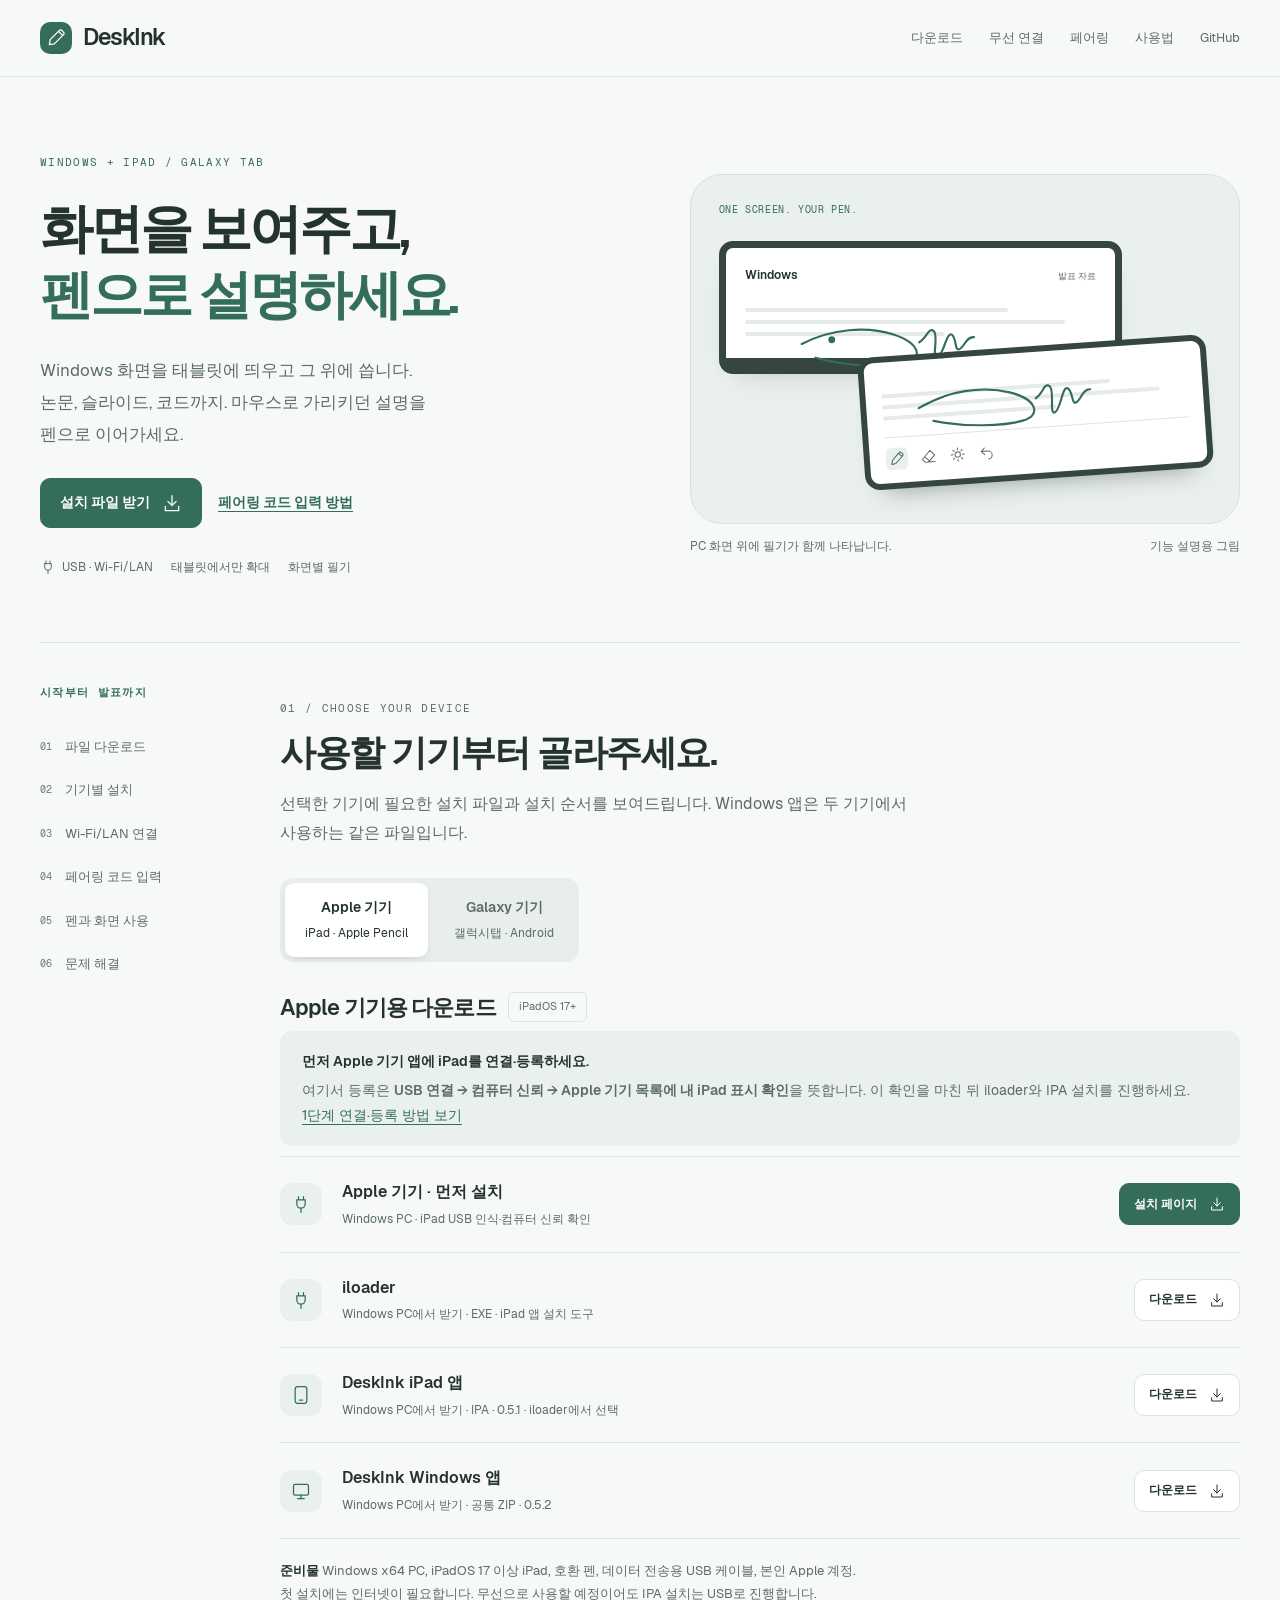
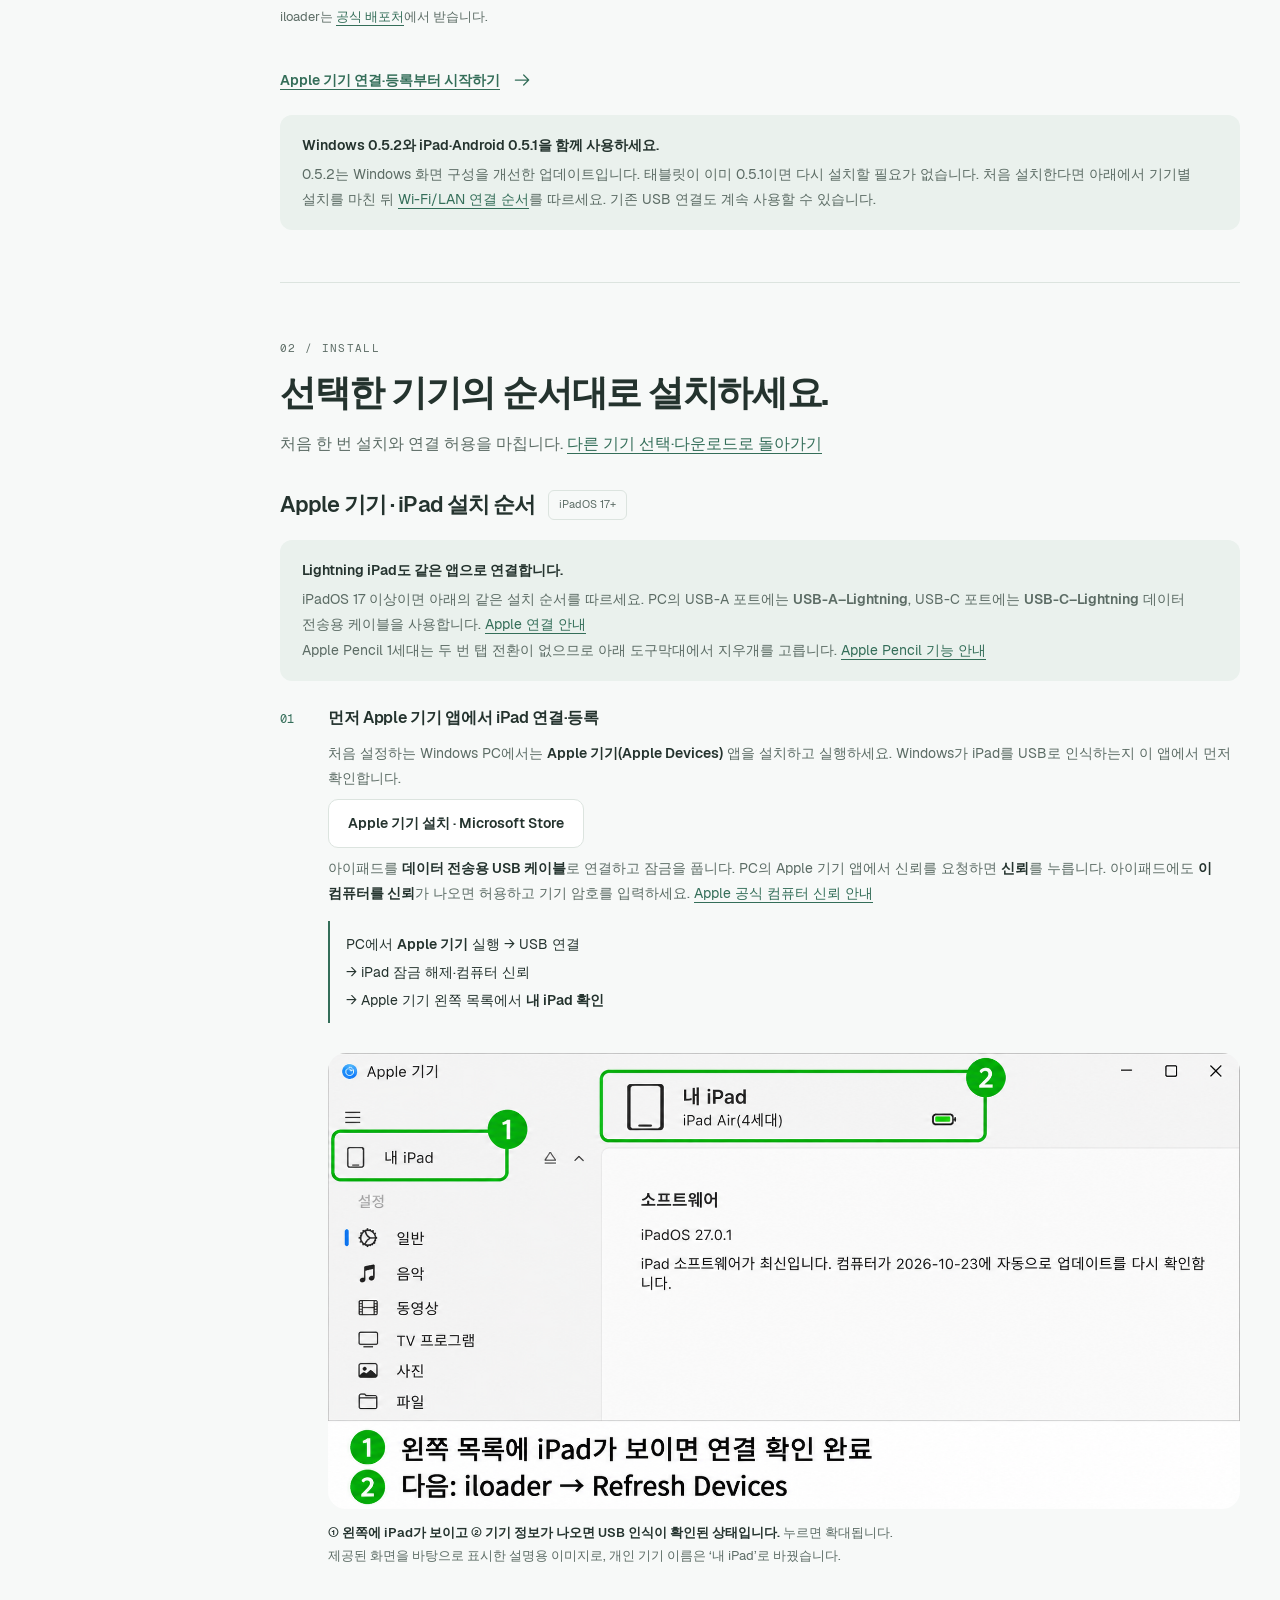
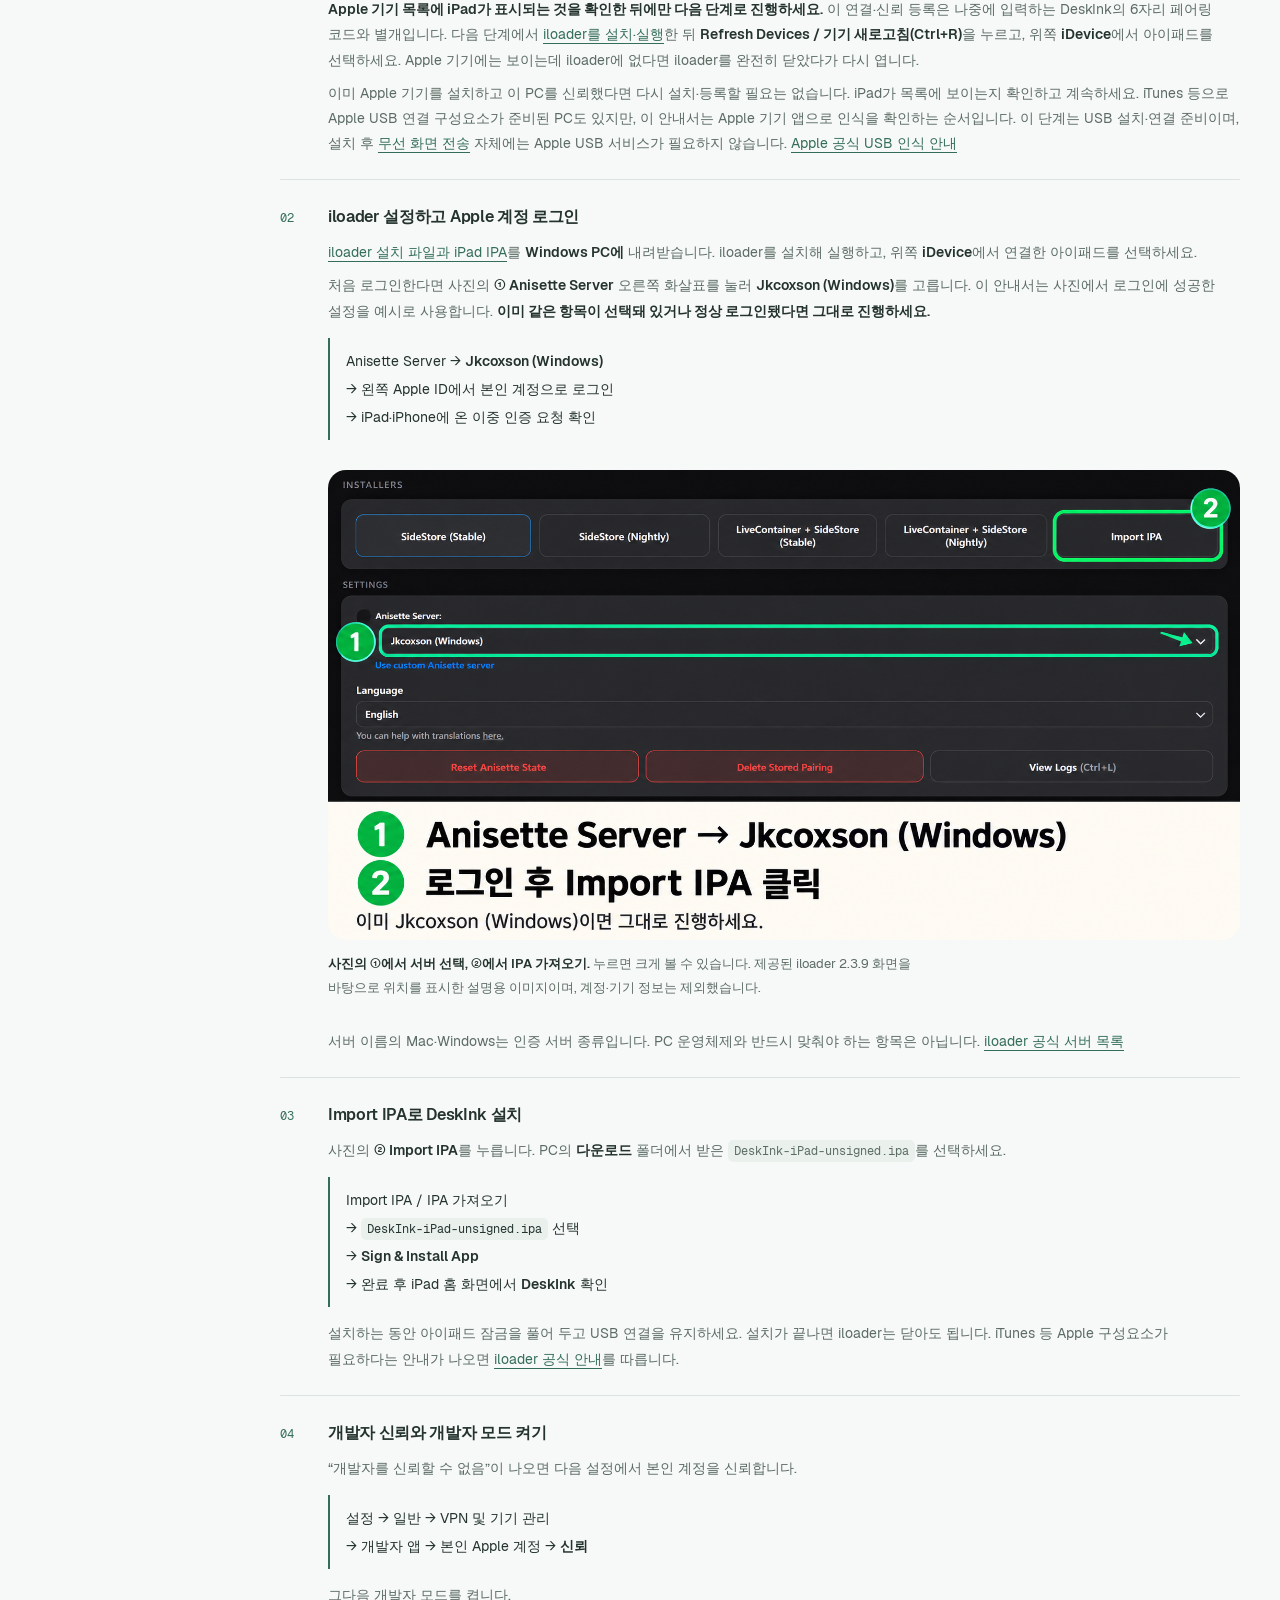
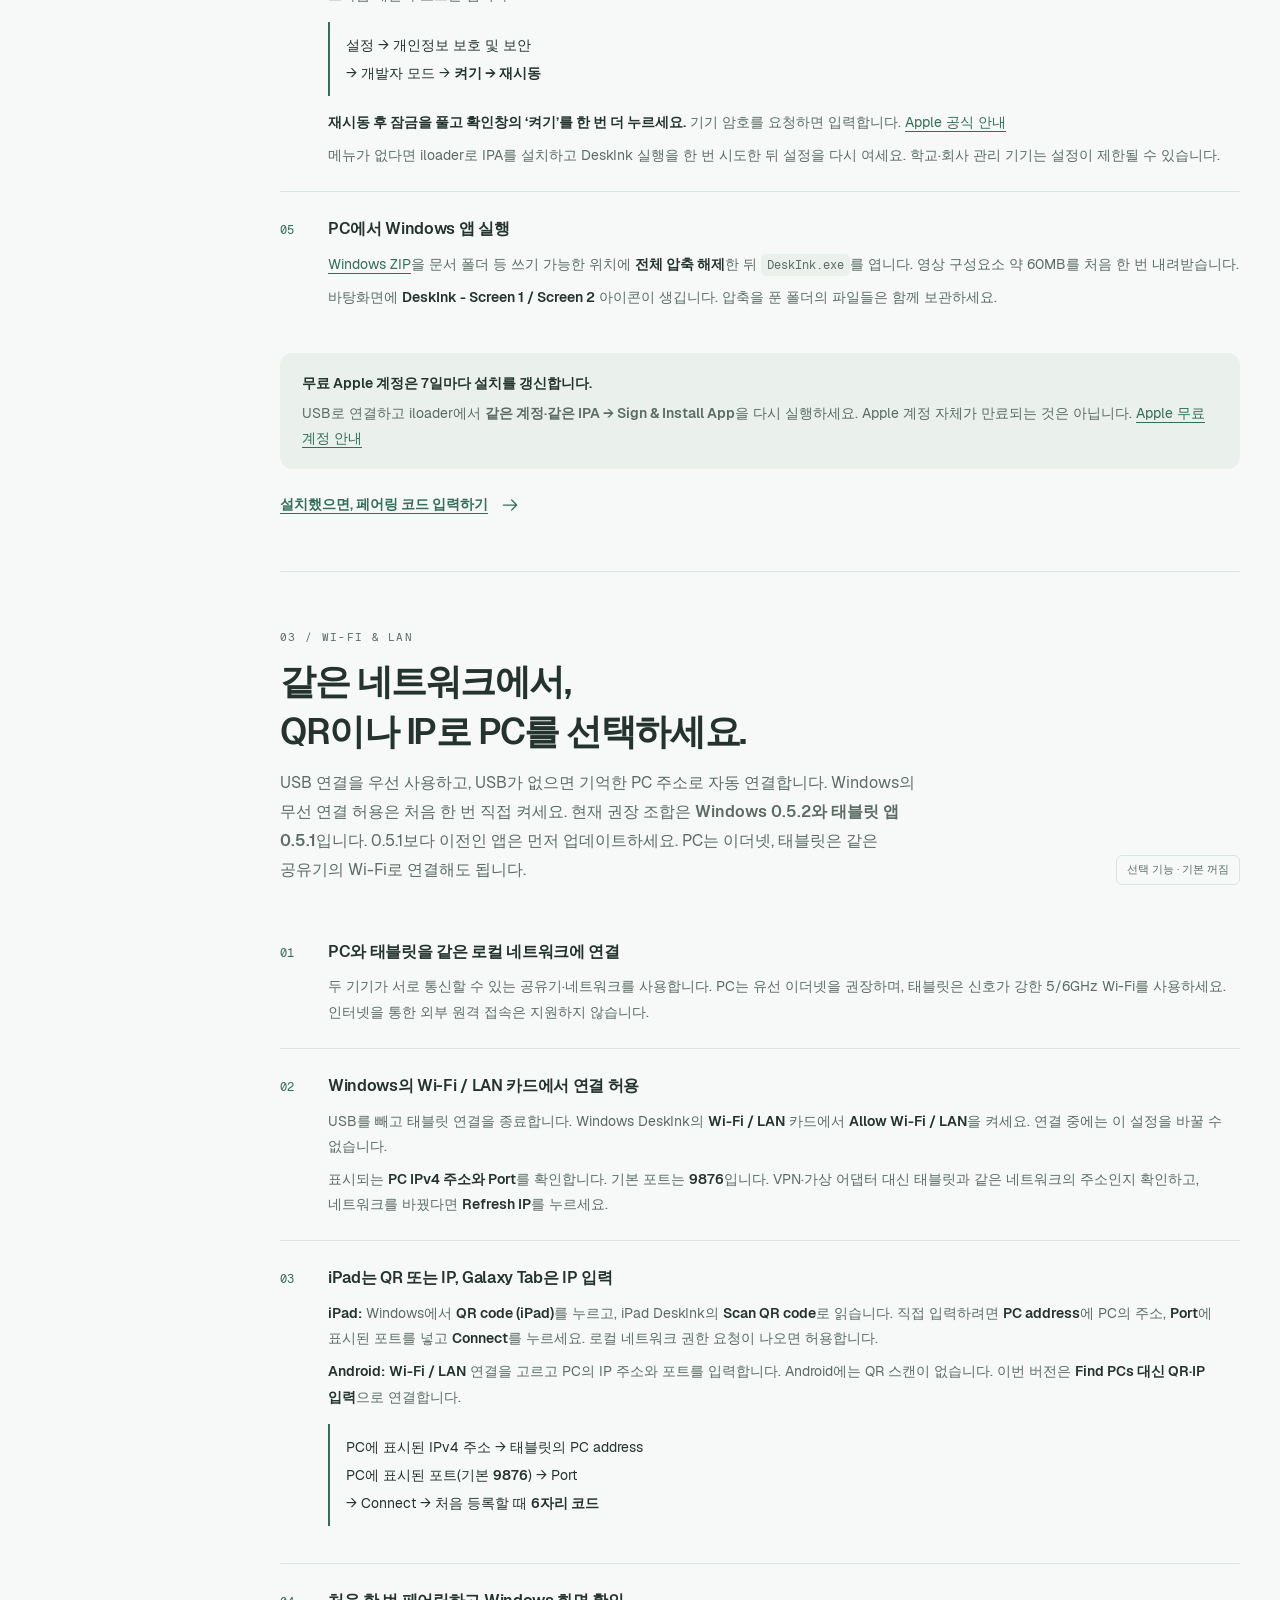
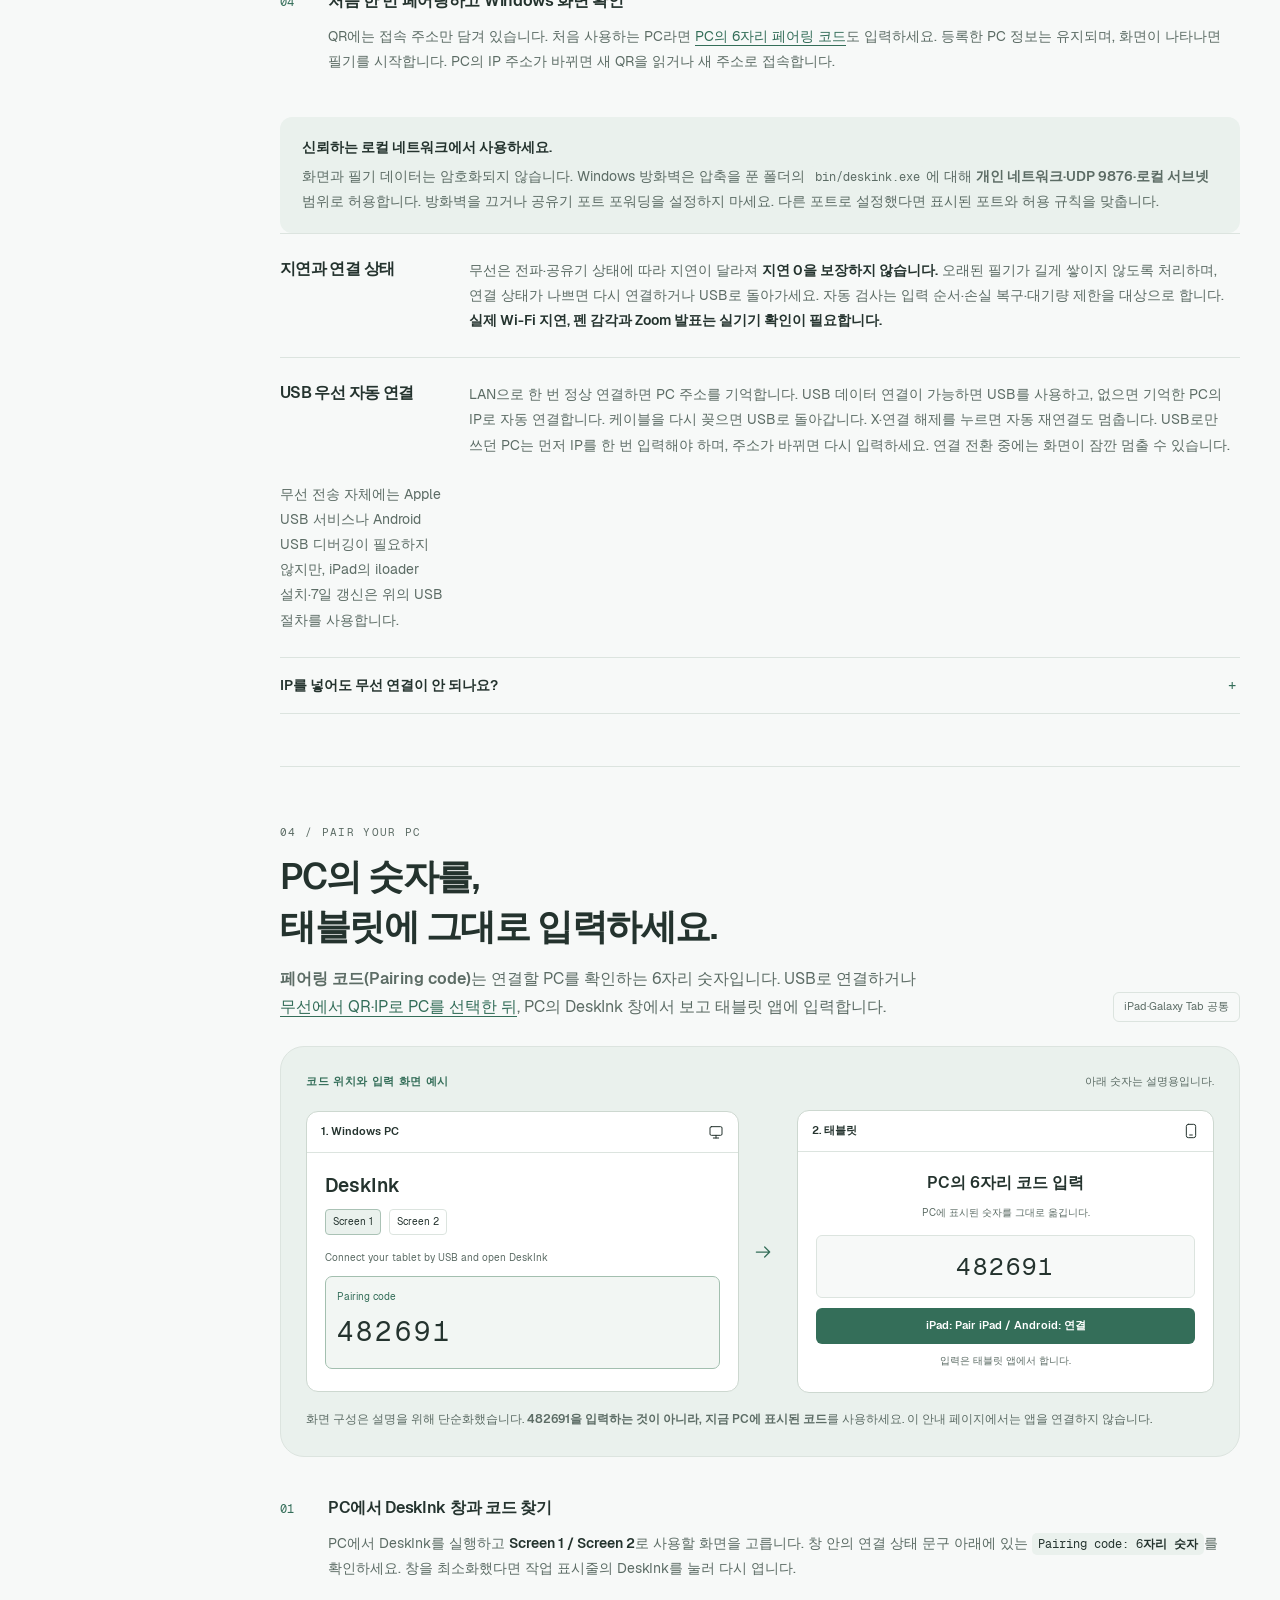
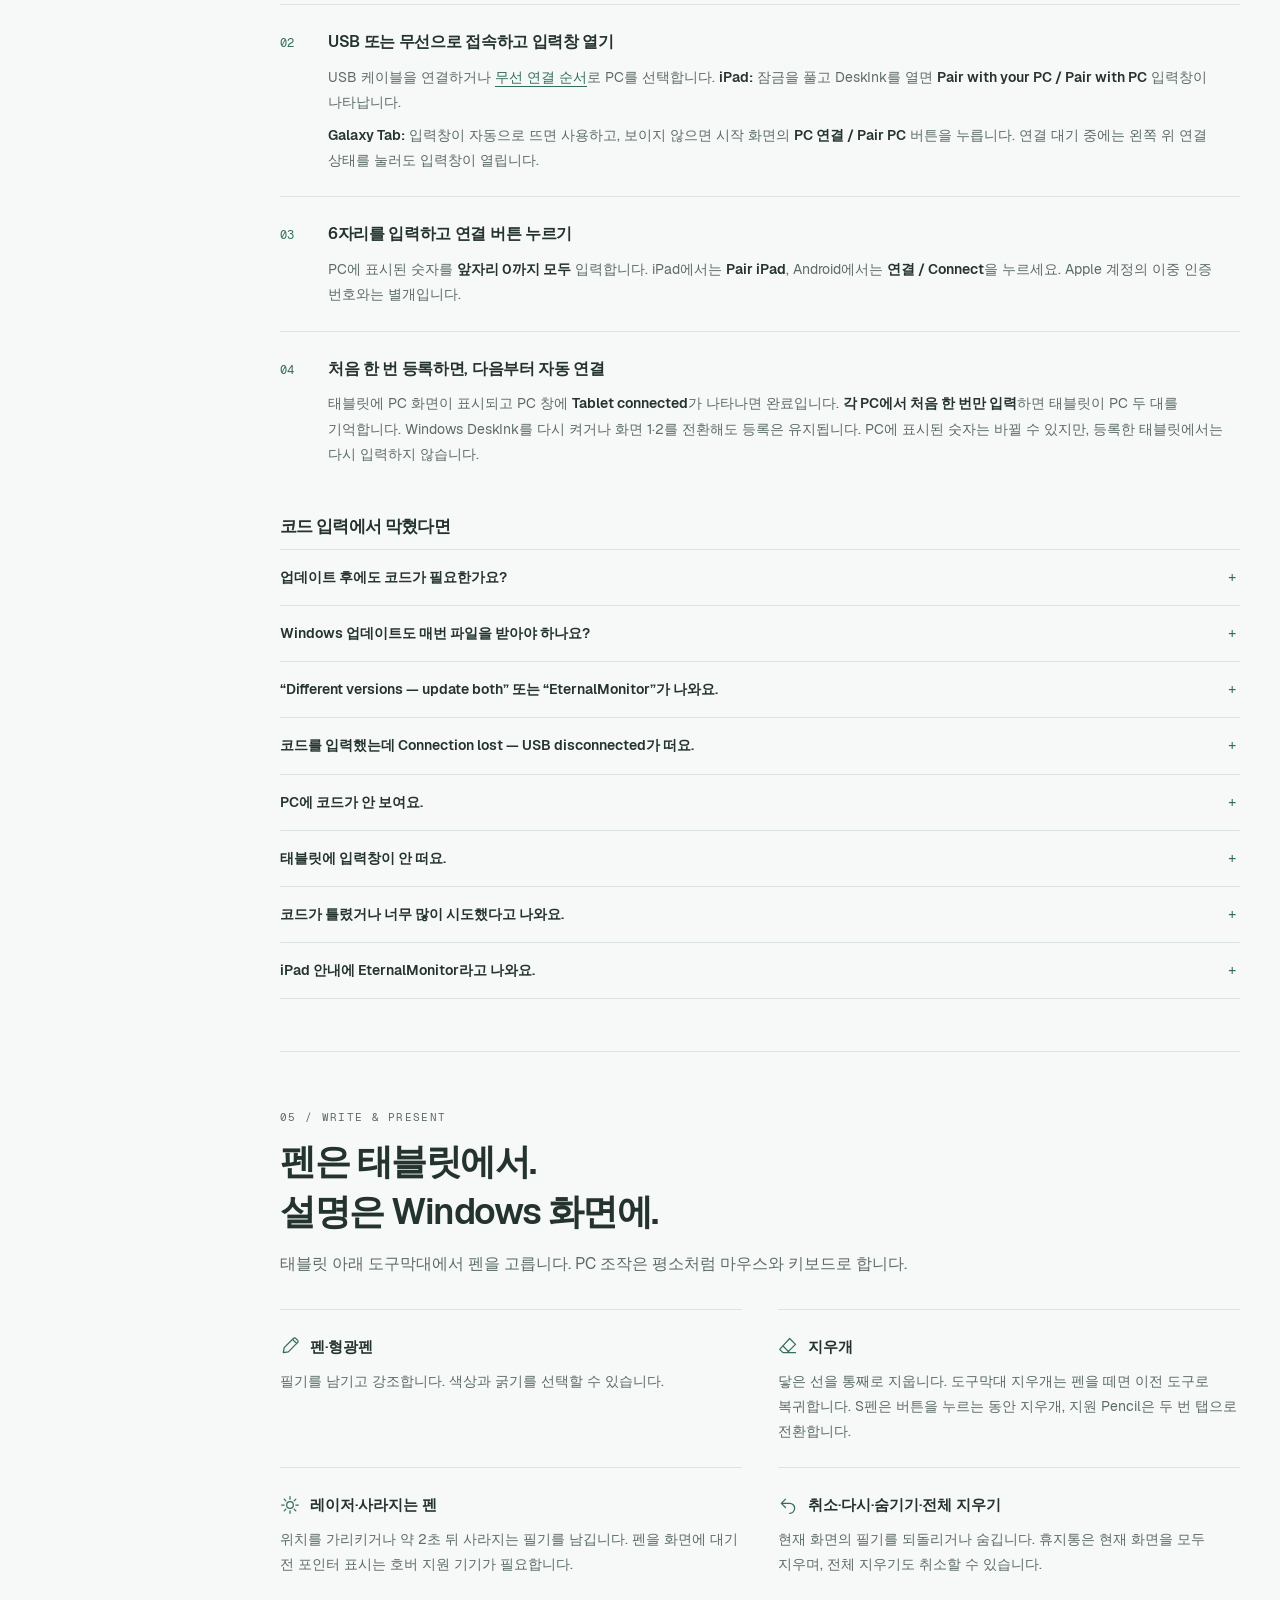
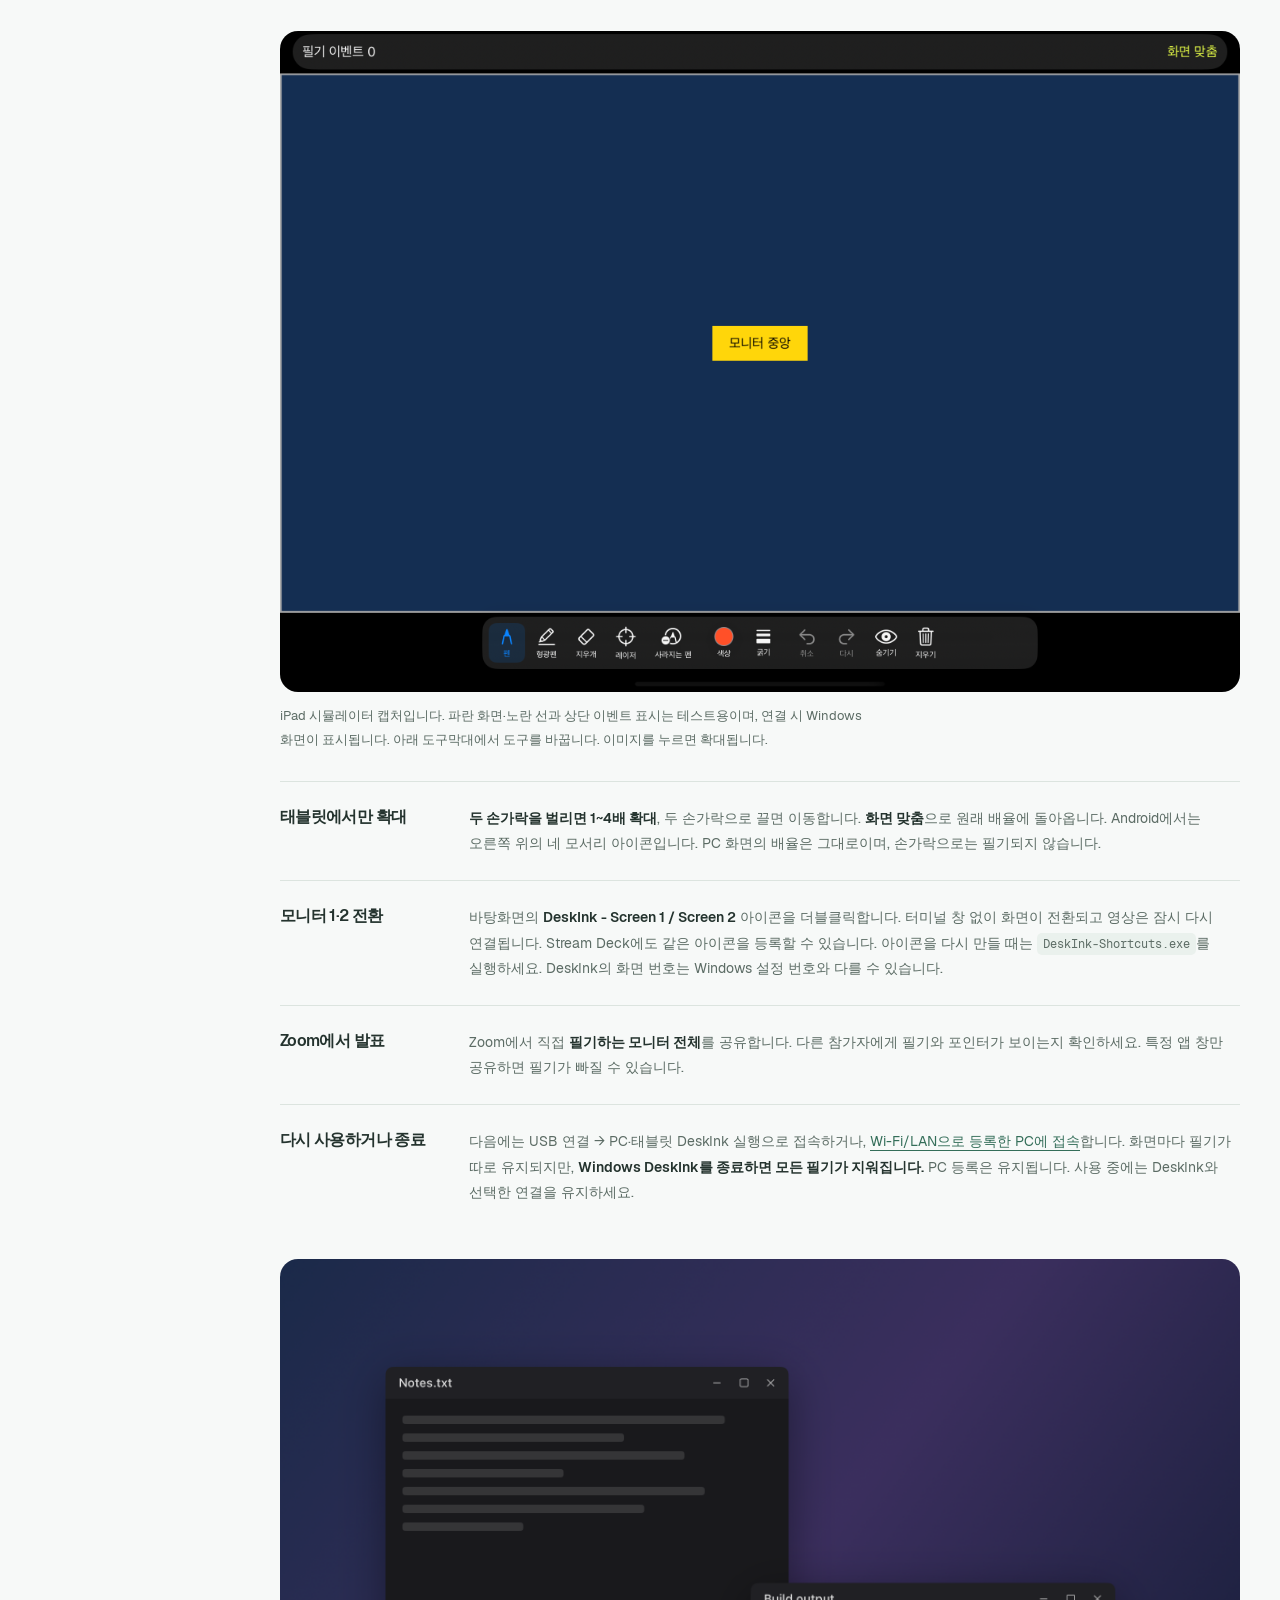
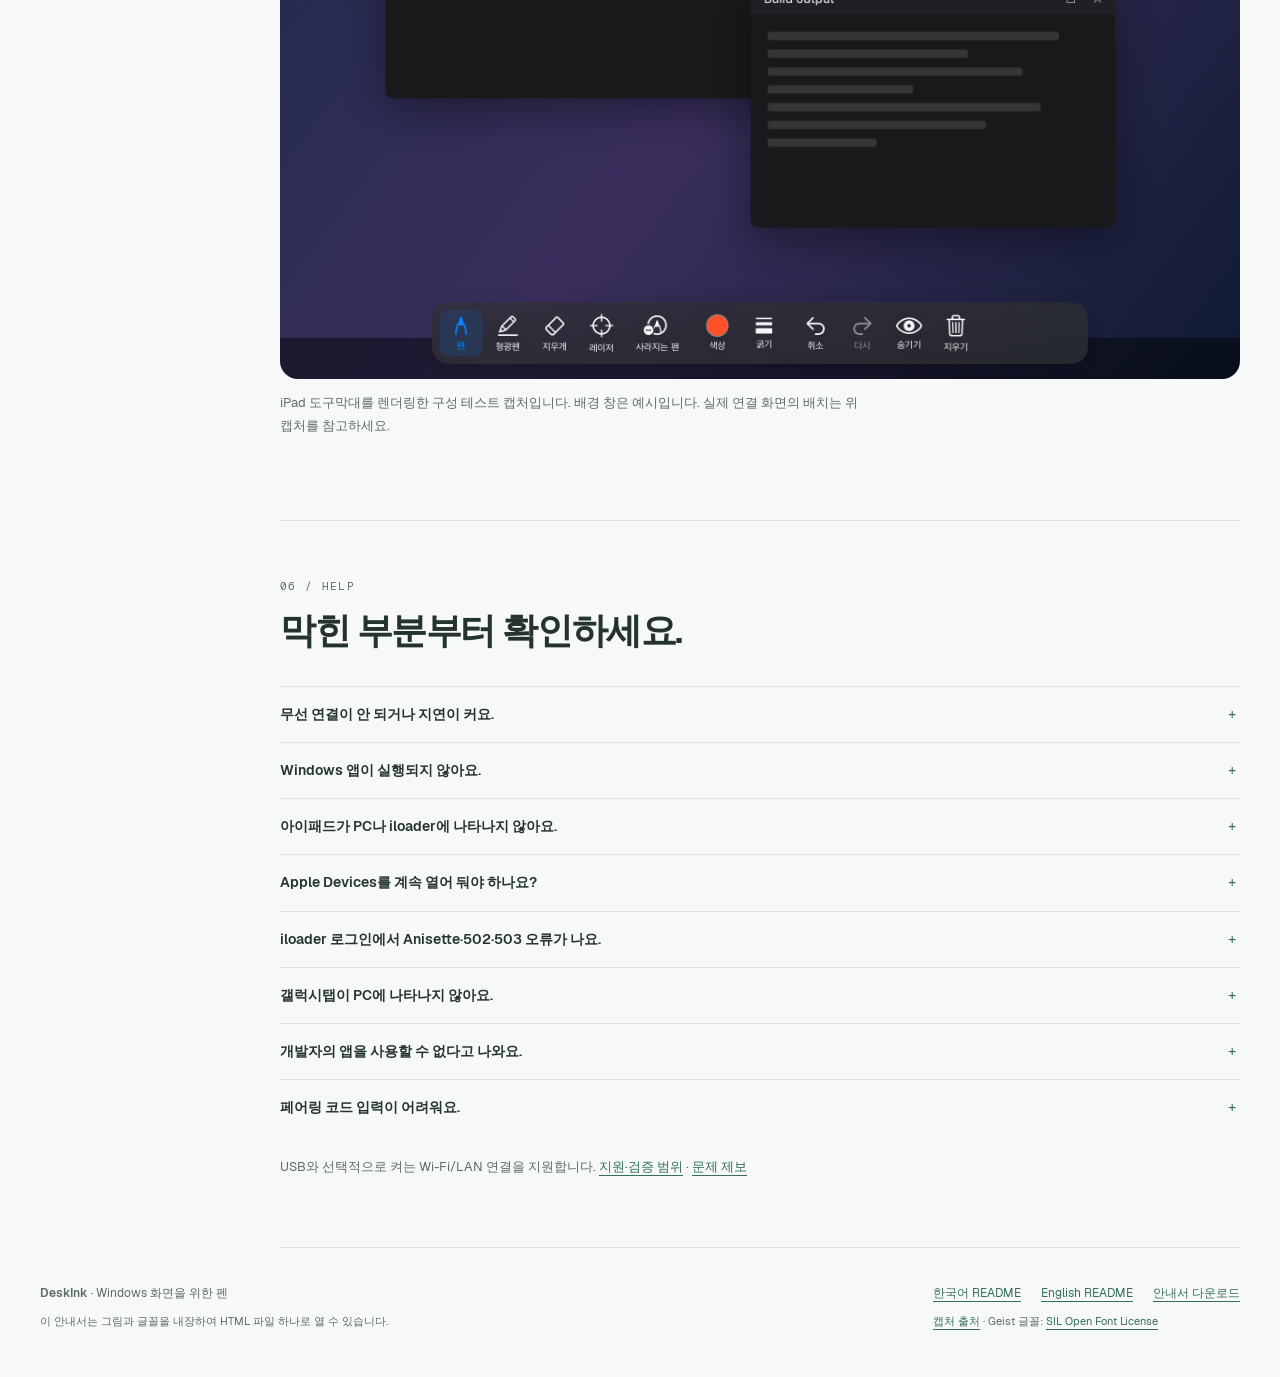
==== README.html @ dc4ff606 "Redesign the native Windows DeskInk controller" ====
<!doctype html>
<html lang="ko">
<head>
  <meta charset="utf-8">
  <meta name="viewport" content="width=device-width,initial-scale=1">
  <meta name="description" content="DeskInk 설치·사용 안내. Windows·iPad·Android 앱 다운로드, USB 또는 Wi-Fi/LAN 연결, QR·IP 주소와 6자리 페어링 코드, iloader 설치·개발자 모드, 펜 도구와 화면 전환 방법.">
  <title>DeskInk — 설치, 연결, 필기</title>
  <style>@font-face{font-family:Geist;src:url('[data-uri]') format('truetype');font-weight:400;font-display:swap}
@font-face{font-family:Geist;src:url('[data-uri]') format('truetype');font-weight:600 800;font-display:swap}
@font-face{font-family:'Geist Mono';src:url('[data-uri]') format('truetype');font-weight:400 700;font-display:swap}
:root{color-scheme:light;--paper:#f7f9f8;--surface:#fff;--ink:#24332e;--muted:#5c6c65;--line:#dce4df;--accent:#346e59;--wash:#eaf1ed;--ease:cubic-bezier(.16,1,.3,1)}
*{box-sizing:border-box}
html{scroll-behavior:smooth;scroll-padding-top:104px}
body{margin:0;background:var(--paper);color:var(--ink);font:16px/1.8 Geist,'Malgun Gothic','Apple SD Gothic Neo',sans-serif;word-break:keep-all;overflow-wrap:anywhere}
button,input{font:inherit}button,a{-webkit-tap-highlight-color:transparent;touch-action:manipulation}
button{cursor:pointer}a{color:var(--accent);text-underline-offset:4px}a:hover{text-decoration-thickness:2px}
button:focus-visible,a:focus-visible,summary:focus-visible{outline:3px solid var(--accent);outline-offset:5px}
[hidden]{display:none!important}svg{display:block}img{max-width:100%}.icon{width:20px;height:20px;fill:none;stroke:currentColor;stroke-width:1.5;stroke-linecap:round;stroke-linejoin:round;flex-shrink:0}.small-icon{width:16px;height:16px}
.wrap{width:min(1248px,calc(100% - 80px));margin-inline:auto}
.mono,code,.index,.eyebrow{font-family:'Geist Mono','Malgun Gothic',monospace}
code{font-size:.86em;background:var(--wash);border-radius:5px;padding:3px 6px;word-break:break-word}
p{margin:0 0 16px}h1,h2,h3{margin:0;line-height:1.4;letter-spacing:-.04em;font-weight:650}
h1{font-size:clamp(36px,4.15vw,58px);line-height:1.24;letter-spacing:-.06em}
h2{font-size:clamp(28px,3vw,36px)}h3{font-size:20px}
.muted,.small,figcaption{color:var(--muted)}.small,figcaption{font-size:13px;line-height:1.8}
.eyebrow{font-size:11px;font-weight:600;letter-spacing:.12em;text-transform:uppercase;color:var(--accent)}
.skip{position:absolute;transform:translateY(-180%);padding:10px;background:var(--surface);z-index:4}.skip:focus{transform:none}
.site-header{position:sticky;top:0;z-index:2;background:#f7f9f8f2;border-bottom:1px solid var(--line)}
.header-row{min-height:76px;display:flex;align-items:center;justify-content:space-between;gap:24px}
.wordmark{display:inline-flex;align-items:center;gap:11px;text-decoration:none;color:var(--ink);font-size:23px;font-weight:650;letter-spacing:-.055em}
.mark{display:grid;place-items:center;width:32px;height:32px;border-radius:10px;background:var(--accent);color:#fff}
.top-nav{display:flex;align-items:center;gap:26px;font-size:13px}.top-nav a{color:var(--muted);text-decoration:none}.top-nav a:hover{color:var(--accent)}
.hero{padding-block:76px 64px;display:grid;grid-template-columns:1.05fr 1fr;gap:72px;align-items:center}
.hero .eyebrow{margin-bottom:23px}.hero h1 em{color:var(--accent);font-style:normal}.hero .lead{font-size:17px;line-height:1.9;max-width:36ch;margin:26px 0 28px;color:var(--muted)}
.actions{display:flex;flex-wrap:wrap;align-items:center;gap:12px}
.button{display:inline-flex;align-items:center;justify-content:center;gap:12px;min-height:48px;padding:11px 19px;border:1px solid var(--line);border-radius:10px;background:var(--surface);color:var(--ink);font-size:14px;font-weight:600;text-decoration:none;transition:transform .3s var(--ease),background .3s var(--ease)}
.button.primary{background:var(--accent);border-color:var(--accent);color:#fff}.button:hover{transform:translateY(-2px)}.button:active{transform:scale(.98)}
.text-link{font-size:14px;font-weight:600;padding:10px 4px}
.hero-tags{display:flex;flex-wrap:wrap;gap:10px 18px;margin-top:29px;font-size:12px;color:var(--muted)}.hero-tags span{display:flex;align-items:center;gap:6px}
.hero-art{margin:0;min-width:0}.art-stage{position:relative;border:1px solid #d7e2da;background:#eaf0ec;border-radius:32px;min-height:350px;padding:26px 28px 31px;overflow:hidden}
.art-label{font-family:'Geist Mono',monospace;font-size:10px;letter-spacing:.06em;color:var(--accent);margin-bottom:22px}
.art-screen{position:relative;width:82%;background:#fff;border:7px solid #34463e;border-bottom-width:16px;border-radius:14px;padding:17px 19px 22px;box-shadow:0 12px 28px -20px #34463e66}
.art-screen-top{display:flex;justify-content:space-between;align-items:center;font-size:12px;font-weight:600;margin-bottom:22px}.art-screen-top span{font-size:9px;font-weight:400;color:var(--muted)}
.art-lines{display:grid;gap:8px}.art-lines i{height:4px;border-radius:2px;background:#e5ebe7;width:75%}.art-lines i:nth-child(2){width:91%}.art-lines i:nth-child(3){width:57%}
.ink-path{position:absolute;left:22px;top:72px;width:76%;height:60px;color:var(--accent)}
.art-tablet{position:relative;margin:-28px 0 0 29%;width:71%;background:#fff;border:6px solid #34463e;border-radius:15px;padding:17px 16px 13px;box-shadow:0 20px 25px -20px #34463e80;transform:rotate(-4deg)}
.art-tablet .art-lines{gap:7px;margin:15px 0 17px}.art-tablet .ink-path{top:24px;left:15px;width:78%;height:60px}
.art-toolbar{display:flex;align-items:center;gap:13px;padding-top:10px;border-top:1px solid var(--line);color:var(--muted)}.art-toolbar .selected{background:var(--wash);border-radius:5px;color:var(--accent);padding:3px}
.art-caption{display:flex;justify-content:space-between;gap:10px;margin-top:12px}.art-caption span{font-size:12px;color:var(--muted)}
.pen-dot{animation:pen-move 5s var(--ease) infinite;transform-origin:center;transform-box:fill-box}.usb-dot{display:inline-block;width:6px;height:6px;border-radius:50%;background:var(--accent);animation:breathe 3s var(--ease) infinite}
.motion-off *{animation-play-state:paused!important}
.guide-layout{display:grid;grid-template-columns:164px minmax(0,1fr);column-gap:76px;border-top:1px solid var(--line)}
.side-nav{align-self:start;position:sticky;top:108px;padding-block:40px 24px;font-size:13px}.side-nav .eyebrow{margin-bottom:22px}.side-nav a{display:flex;gap:13px;color:var(--muted);text-decoration:none;padding:10px 0}.side-nav a:hover{color:var(--accent)}.side-nav .index{font-size:10px;padding-top:3px;color:#6a7b72}
.guide-content{min-width:0}section{padding-block:44px 52px;border-bottom:1px solid var(--line)}
.section-heading{display:grid;grid-template-columns:minmax(0,1fr) auto;align-items:end;gap:20px;margin-bottom:30px}.section-heading .eyebrow{margin-bottom:9px}.section-heading p{margin:12px 0 0;color:var(--muted);max-width:60ch}
.label{display:inline-flex;align-items:center;gap:6px;padding:4px 10px;border:1px solid var(--line);border-radius:6px;font-size:11px;color:var(--muted);white-space:nowrap}
.download-list{border-top:1px solid var(--line)}.download-row{display:grid;grid-template-columns:45px minmax(0,1fr) auto;align-items:center;gap:17px;padding:21px 0;border-bottom:1px solid var(--line)}
.download-icon{width:42px;height:42px;display:grid;place-items:center;background:var(--wash);color:var(--accent);border-radius:12px}.download-name{font-size:16px;font-weight:650}.download-desc{font-size:12px;color:var(--muted);margin-top:2px}.download-row .button{min-height:42px;padding:8px 14px;font-size:12px}
.requirements{font-size:13px;color:var(--muted);margin-top:20px;max-width:65ch}.requirements strong{font-weight:600;color:var(--ink)}
.platform-controls{display:flex;gap:6px;padding:5px;background:#e8eeea;border-radius:13px;width:fit-content;margin-bottom:30px}
.device-tab{border:0;background:transparent;border-radius:9px;padding:12px 20px;font-weight:600;font-size:14px;color:var(--muted);transition:background .3s var(--ease),transform .3s var(--ease)}
.device-tab[aria-selected=true]{background:#fff;color:var(--ink);box-shadow:0 3px 8px -5px #34463e66}.device-tab:active{transform:scale(.98)}
.platform-panel{min-width:0}.platform-heading{display:flex;align-items:center;gap:12px;margin-bottom:8px}.platform-heading h3{font-size:22px}
.steps{margin:0;padding:0;list-style:none;counter-reset:step}.steps>li{counter-increment:step;display:grid;grid-template-columns:32px minmax(0,1fr);gap:16px;padding:23px 0;border-bottom:1px solid var(--line)}.steps>li:last-child{border-bottom:0}
.steps>li:before{content:counter(step,decimal-leading-zero);font-family:'Geist Mono',monospace;font-size:12px;color:var(--accent);padding-top:5px}
.steps h4{font-size:16px;margin:0 0 8px;font-weight:650;letter-spacing:-.02em}.steps p{font-size:14px;margin:8px 0;color:var(--muted)}.steps strong{font-weight:600;color:var(--ink)}.steps p:last-child{margin-bottom:0}
.setting-path{border-left:2px solid var(--accent);padding:9px 0 9px 16px;margin-block:14px!important;color:var(--ink)!important;line-height:2}
.callout{padding:18px 22px;background:var(--wash);border-radius:12px;margin-top:20px;font-size:14px}.callout strong{display:block;margin-bottom:4px}.callout p{margin:0;color:var(--muted)}
.next-link{display:inline-flex;align-items:center;gap:12px;margin-top:23px;font-size:14px;font-weight:600}
.pairing-section .section-heading{margin-bottom:24px}.pairing-demo{background:var(--wash);border:1px solid var(--line);padding:25px;border-radius:24px}
.demo-caption{display:flex;align-items:center;justify-content:space-between;gap:12px;font-size:11px;color:var(--muted);margin-bottom:18px}.demo-caption b{color:var(--accent);font-weight:600;letter-spacing:.06em}
.pairing-screens{display:grid;grid-template-columns:minmax(0,1.04fr) 30px minmax(0,1fr);gap:14px;align-items:center}.demo-window{background:#fff;border:1px solid #cdd8d0;border-radius:12px;overflow:hidden;min-width:0}
.window-bar{padding:10px 14px;border-bottom:1px solid var(--line);font-size:11px;display:flex;justify-content:space-between;align-items:center}.window-body{padding:20px 18px 22px}.window-title{font-size:19px;font-weight:650;margin-bottom:10px;line-height:1.4}.screen-chips{display:flex;gap:8px;margin-bottom:14px;font-size:10px}.screen-chips span{padding:3px 7px;border-radius:4px;border:1px solid var(--line)}.screen-chips span:first-child{background:var(--wash);border-color:#aac2b5}
.window-hint{font-size:10px;color:var(--muted);line-height:1.7;margin:0 0 10px}.pair-code{padding:11px;border:1px solid #a3bfaf;background:#f2f6f3;border-radius:7px}.pair-code span{font-size:10px;display:block;color:var(--accent);margin-bottom:2px}.pair-code b{font-family:'Geist Mono',monospace;font-size:27px;font-weight:500;letter-spacing:.12em;white-space:nowrap}
.transfer-arrow{color:var(--accent)}.demo-tablet .window-body{text-align:center}.demo-tablet .window-title{font-size:16px}.demo-digits{font-family:'Geist Mono',monospace;font-size:24px;letter-spacing:.1em;border:1px solid var(--line);border-radius:6px;padding:9px 5px;margin:14px 0 10px;background:var(--paper);white-space:nowrap}.demo-submit{background:var(--accent);color:#fff;font-size:11px;font-weight:600;padding:8px 4px;border-radius:6px}.demo-target-label{font-size:10px;color:var(--muted);margin-top:8px}
.pairing-demo>p{margin:16px 0 0;font-size:12px;color:var(--muted)}.pairing-steps{margin-top:14px}
.pairing-fixes{margin-top:25px}.pairing-fixes h3{font-size:17px;margin-bottom:10px}
details{border-top:1px solid var(--line);padding:15px 0}details:last-child{border-bottom:1px solid var(--line)}summary{cursor:pointer;list-style:none;position:relative;padding-right:28px;font-size:14px;font-weight:600}summary::-webkit-details-marker{display:none}summary:after{content:'+';position:absolute;right:4px;top:0;color:var(--accent);font-family:'Geist Mono',monospace}details[open]>summary:after{content:'−'}details p{font-size:14px;color:var(--muted);margin:12px 25px 2px 0;max-width:65ch}
.figure{margin:30px 0}.media-frame{position:relative;border-radius:18px;overflow:hidden;background:#e3eae5}.enlarge{display:block;border:0;background:transparent;padding:0;width:100%;cursor:zoom-in;transition:transform .35s var(--ease)}.enlarge img{display:block;width:100%;height:auto}.enlarge:active{transform:scale(.99)}
.figure figcaption{margin-top:12px;max-width:65ch}.media-frame.is-loading:before{content:'';position:absolute;inset:0;pointer-events:none;background:#e3eae5;animation:breathe 1.6s var(--ease) infinite}.image-error{display:none;padding:24px;font-size:14px}.media-frame.has-error .image-error{display:block}.media-frame.has-error .enlarge{display:none}.image-error p{margin-bottom:12px}.retry-image{border:1px solid var(--line);border-radius:7px;background:#fff;padding:7px 12px;font-size:12px}
.tool-list{display:grid;grid-template-columns:1fr 1fr;gap:0 36px}.tool{padding:23px 0;border-top:1px solid var(--line)}.tool-title{display:flex;align-items:center;gap:10px;font-size:15px;font-weight:650}.tool-title svg{color:var(--accent);flex-shrink:0}.tool p{font-size:14px;color:var(--muted);margin:9px 0 0}
.usage-row{display:grid;grid-template-columns:165px minmax(0,1fr);gap:24px;border-top:1px solid var(--line);padding:24px 0}.usage-row h3{font-size:16px}.usage-row p{font-size:14px;color:var(--muted);margin:0}.usage-row strong{color:var(--ink);font-weight:600}
.site-footer{display:grid;grid-template-columns:1fr auto;gap:24px;padding-block:35px 45px;font-size:12px;color:var(--muted)}.footer-links{display:flex;gap:20px;flex-wrap:wrap}.site-footer p{margin:8px 0 0;font-size:11px}
dialog{width:min(1120px,calc(100vw - 32px));max-height:94dvh;border:1px solid var(--line);border-radius:18px;padding:15px;background:var(--paper);color:var(--ink)}dialog::backdrop{background:#192a23d9}dialog img{display:block;margin:auto;max-height:77dvh;max-width:100%;width:auto;height:auto}.viewer-top{display:flex;align-items:center;justify-content:space-between;gap:16px;margin-bottom:14px}.viewer-top p{font-size:12px;margin:0;color:var(--muted)}.viewer-top button{border:1px solid var(--line);border-radius:7px;background:#fff;padding:6px 12px;font-size:12px;white-space:nowrap}
.reveal{animation:enter .8s var(--ease) both;animation-delay:calc(var(--index,0)*90ms)}
@keyframes enter{from{opacity:0;transform:translateY(12px)}to{opacity:1;transform:none}}
@keyframes breathe{0%,100%{opacity:1}50%{opacity:.45}}
@keyframes pen-move{0%,15%,100%{transform:translate(0,0);opacity:0}25%,75%{opacity:1}80%{transform:translate(100px,-5px);opacity:0}}
@media(min-width:1400px){.hero{gap:96px;padding-block:86px 74px}.guide-layout{column-gap:96px}}
@media(max-width:1023px){.wrap{width:calc(100% - 48px)}.hero{gap:32px;padding-block:52px}.hero h1{font-size:40px}.art-stage{padding:22px;min-height:318px}.guide-layout{grid-template-columns:minmax(0,1fr)}.side-nav{display:none}.hero .lead{font-size:16px}.top-nav{gap:18px}.pairing-demo{max-width:760px}}
@media(max-width:767px){html{scroll-padding-top:85px}.wrap{width:calc(100% - 32px)}.header-row{min-height:65px;gap:14px}.wordmark{font-size:21px;gap:8px}.mark{width:29px;height:29px}.top-nav{gap:15px;font-size:12px}.top-nav .desktop-link{display:none}.hero{grid-template-columns:minmax(0,1fr);padding-block:40px 32px;gap:32px}.hero h1{font-size:38px}.hero .lead{font-size:15px;max-width:36ch;margin-block:21px}.hero .eyebrow{margin-bottom:17px}.hero-tags{margin-top:22px;font-size:11px}.art-stage{min-height:330px;max-width:460px;margin:auto;padding:24px}.art-caption{max-width:460px;margin:10px auto 0}.hero-art{max-width:100%}.section-heading{grid-template-columns:minmax(0,1fr);gap:12px;margin-bottom:22px}.section-heading .label{justify-self:start}.section-heading p{font-size:14px}.section-heading h2{font-size:28px}section{padding-block:32px 36px}.download-row{grid-template-columns:36px minmax(0,1fr) auto;gap:11px;padding-block:19px}.download-icon{width:35px;height:35px;border-radius:10px}.download-name{font-size:14px}.download-desc{font-size:11px}.download-row .button{padding:8px 10px;font-size:11px;gap:6px}.requirements{font-size:12px}.platform-controls{width:100%}.device-tab{flex:1;padding:11px 7px;font-size:13px}.steps>li{grid-template-columns:24px minmax(0,1fr);gap:12px;padding-block:21px}.steps p{font-size:14px}.callout{padding:16px;font-size:13px}.pairing-demo{padding:18px;border-radius:18px}.demo-caption{align-items:start;font-size:10px;gap:6px}.pairing-screens{grid-template-columns:minmax(0,1fr);gap:13px;max-width:320px;margin:auto}.transfer-arrow{transform:rotate(90deg);justify-self:center}.window-body{padding:17px}.demo-tablet .window-body{padding:18px 25px}.pair-code b{font-size:27px}.pairing-demo>p{font-size:11px}.tool-list{grid-template-columns:minmax(0,1fr)}.tool{padding-block:18px}.usage-row{grid-template-columns:minmax(0,1fr);gap:9px}.figure{margin-block:24px}.figure figcaption{font-size:12px}.site-footer{grid-template-columns:minmax(0,1fr);padding-block:28px 35px;gap:14px}.footer-links{gap:16px}.viewer-top p{display:none}.viewer-top{justify-content:end}}
@media(max-width:374px){.hero h1{font-size:33px}.top-nav{gap:10px;font-size:11px}.art-stage{padding:18px;min-height:300px}.art-screen{width:89%}.art-tablet{margin-left:22%;width:78%}.download-row{grid-template-columns:minmax(0,1fr) auto}.download-icon{display:none}.demo-caption{flex-direction:column}}
@media(prefers-reduced-motion:reduce){html{scroll-behavior:auto}*,*:before,*:after{animation:none!important;transition:none!important}}
@media print{.site-header,.side-nav,.actions,.platform-controls,dialog,.next-link,.download-row .button{display:none!important}.wrap{width:100%}.hero,.guide-layout,.site-footer{display:block}.hero-art{max-width:420px}.hero{padding-block:16px}body{background:#fff;font-size:10pt}.platform-panel[hidden]{display:block!important}section{padding-block:20px;break-inside:avoid}.figure img{max-height:320px;object-fit:contain}.pairing-demo{max-width:650px}*{animation:none!important}}

/* One device choice controls both downloads and installation instructions. */
.device-tab span{display:block;font-size:12px;font-weight:400;margin-top:3px}.download-panel .platform-heading{margin-top:8px}.download-panel .callout{margin:0 0 10px}.category-intro{font-size:14px;color:var(--muted)}
@media print{[data-device-panel][hidden]{display:block!important}}
</style>
</head>
<body>
<svg width="0" height="0" aria-hidden="true" style="position:absolute;pointer-events:none"><defs>
  <symbol id="i-pen" viewBox="0 0 24 24"><path d="m15 4 5 5M4 20l1-6L16 3a2 2 0 0 1 3 0l2 2a2 2 0 0 1 0 3L10 19l-6 1Z"/></symbol>
  <symbol id="i-screen" viewBox="0 0 24 24"><rect x="3" y="4" width="18" height="13" rx="2"/><path d="M8 21h8m-4-4v4"/></symbol>
  <symbol id="i-tablet" viewBox="0 0 24 24"><rect x="5" y="2" width="14" height="20" rx="3"/><path d="M10 18h4"/></symbol>
  <symbol id="i-down" viewBox="0 0 24 24"><path d="M12 3v12m-5-5 5 5 5-5M4 16v5h16v-5"/></symbol>
  <symbol id="i-arrow" viewBox="0 0 24 24"><path d="M4 12h16m-6-6 6 6-6 6"/></symbol>
  <symbol id="i-usb" viewBox="0 0 24 24"><path d="M9 3v4m6-4v4M7 7h10v5a5 5 0 0 1-10 0V7Zm5 10v5"/></symbol>
  <symbol id="i-erase" viewBox="0 0 24 24"><path d="m14 3 7 7-10 10H6l-4-4L14 3Zm-8 9 7 7m-2 1h10"/></symbol>
  <symbol id="i-laser" viewBox="0 0 24 24"><circle cx="12" cy="12" r="4"/><path d="M12 2v3m0 14v3M2 12h3m14 0h3M5 5l2 2m10 10 2 2M5 19l2-2M17 7l2-2"/></symbol>
  <symbol id="i-undo" viewBox="0 0 24 24"><path d="M4 10h10a6 6 0 0 1 0 12M4 10l5-5m-5 5 5 5"/></symbol>
</defs></svg>
<a class="skip" href="#main">본문으로 이동</a>
<header class="site-header">
  <div class="wrap header-row">
    <a class="wordmark" href="#top" aria-label="DeskInk 처음으로"><span class="mark"><svg class="icon" aria-hidden="true"><use href="#i-pen"/></svg></span>DeskInk</a>
    <nav class="top-nav" aria-label="주요 메뉴"><a href="#downloads">다운로드</a><a href="#wireless">무선 연결</a><a href="#pairing">페어링</a><a class="desktop-link" href="#use">사용법</a><a class="desktop-link" href="https://github.com/zkdlwuthwo1-hash/deskink">GitHub</a></nav>
  </div>
</header>
<main id="main">
  <div class="wrap hero" id="top">
    <div class="reveal">
      <p class="eyebrow">Windows + iPad / Galaxy Tab</p>
      <h1>화면을 보여주고,<br><em>펜으로 설명하세요.</em></h1>
      <p class="lead">Windows 화면을 태블릿에 띄우고 그 위에 씁니다. 논문, 슬라이드, 코드까지. 마우스로 가리키던 설명을 펜으로 이어가세요.</p>
      <div class="actions"><a class="button primary" href="#downloads">설치 파일 받기<svg class="icon" aria-hidden="true"><use href="#i-down"/></svg></a><a class="text-link" href="#pairing">페어링 코드 입력 방법</a></div>
      <div class="hero-tags"><span><svg class="icon small-icon" aria-hidden="true"><use href="#i-usb"/></svg>USB · Wi-Fi/LAN</span><span>태블릿에서만 확대</span><span>화면별 필기</span></div>
    </div>
    <figure class="hero-art reveal" style="--index:2" aria-label="Windows 화면과 태블릿에 같은 필기가 나타나는 기능 설명 그림">
      <div class="art-stage" aria-hidden="true">
        <div class="art-label">ONE SCREEN. YOUR PEN.</div>
        <div class="art-screen"><div class="art-screen-top">Windows<span>발표 자료</span></div><div class="art-lines"><i></i><i></i><i></i></div><svg class="ink-path" viewBox="0 0 240 70" fill="none" stroke="currentColor" stroke-width="2.5" stroke-linecap="round"><path d="M10 28C45 10 86 7 117 17S153 46 130 51 63 54 26 44M147 26c9-5 11-18 17-13s-3 33 4 31 11-31 17-27 3 20 9 17 8-15 17-14"/><circle class="pen-dot" cx="45" cy="23" r="4" fill="currentColor" stroke="none"/></svg></div>
        <div class="art-tablet"><div class="art-lines"><i></i><i></i><i></i></div><svg class="ink-path" viewBox="0 0 240 70" fill="none" stroke="currentColor" stroke-width="2.5" stroke-linecap="round"><path d="M10 28C45 10 86 7 117 17S153 46 130 51 63 54 26 44M147 26c9-5 11-18 17-13s-3 33 4 31 11-31 17-27 3 20 9 17 8-15 17-14"/></svg><div class="art-toolbar"><span class="selected"><svg class="icon small-icon"><use href="#i-pen"/></svg></span><svg class="icon small-icon"><use href="#i-erase"/></svg><svg class="icon small-icon"><use href="#i-laser"/></svg><svg class="icon small-icon"><use href="#i-undo"/></svg></div></div>
      </div>
      <figcaption class="art-caption"><span>PC 화면 위에 필기가 함께 나타납니다.</span><span>기능 설명용 그림</span></figcaption>
    </figure>
  </div>

  <div class="wrap guide-layout">
    <aside class="side-nav" aria-label="안내 목차">
      <p class="eyebrow">시작부터 발표까지</p>
      <a href="#downloads"><span class="index">01</span>파일 다운로드</a>
      <a href="#setup"><span class="index">02</span>기기별 설치</a>
      <a href="#wireless"><span class="index">03</span>Wi-Fi/LAN 연결</a>
      <a href="#pairing"><span class="index">04</span>페어링 코드 입력</a>
      <a href="#use"><span class="index">05</span>펜과 화면 사용</a>
      <a href="#help"><span class="index">06</span>문제 해결</a>
    </aside>
    <div class="guide-content">
      <section id="downloads">
        <div class="section-heading"><div><p class="eyebrow">01 / Choose your device</p><h2>사용할 기기부터 골라주세요.</h2><p>선택한 기기에 필요한 설치 파일과 설치 순서를 보여드립니다. Windows 앱은 두 기기에서 사용하는 같은 파일입니다.</p></div></div>
        <div class="platform-controls" role="tablist" aria-label="기기별 다운로드와 설치 안내" hidden>
          <button type="button" class="device-tab" id="tab-ipad" role="tab" aria-selected="true" aria-controls="downloads-ipad install" data-device-tab="ipad">Apple 기기<span>iPad · Apple Pencil</span></button>
          <button type="button" class="device-tab" id="tab-android" role="tab" aria-selected="false" aria-controls="downloads-android android" data-device-tab="android" tabindex="-1">Galaxy 기기<span>갤럭시탭 · Android</span></button>
        </div>
        <div class="download-panel" id="downloads-ipad" role="tabpanel" aria-labelledby="tab-ipad" data-device-panel="ipad">
          <div class="platform-heading"><h3>Apple 기기용 다운로드</h3><span class="label">iPadOS 17+</span></div>
          <div class="callout"><strong>먼저 Apple 기기 앱에 iPad를 연결·등록하세요.</strong><p>여기서 등록은 <b>USB 연결 → 컴퓨터 신뢰 → Apple 기기 목록에 내 iPad 표시 확인</b>을 뜻합니다. 이 확인을 마친 뒤 iloader와 IPA 설치를 진행하세요. <a href="#apple-devices">1단계 연결·등록 방법 보기</a></p></div>
          <div class="download-list">
            <div class="download-row"><span class="download-icon"><svg class="icon" aria-hidden="true"><use href="#i-usb"/></svg></span><div><div class="download-name">Apple 기기 · 먼저 설치</div><div class="download-desc">Windows PC · iPad USB 인식·컴퓨터 신뢰 확인</div></div><a class="button primary" aria-label="Apple 기기 Microsoft Store 설치 페이지" href="https://apps.microsoft.com/detail/9np83lwlpz9k?hl=ko-KR&amp;gl=KR">설치 페이지<svg class="icon small-icon" aria-hidden="true"><use href="#i-down"/></svg></a></div>
            <div class="download-row"><span class="download-icon"><svg class="icon" aria-hidden="true"><use href="#i-usb"/></svg></span><div><div class="download-name">iloader</div><div class="download-desc">Windows PC에서 받기 · EXE · iPad 앱 설치 도구</div></div><a class="button" aria-label="iloader 다운로드" href="https://github.com/nab138/iloader/releases/latest/download/iloader-windows-x64.exe">다운로드<svg class="icon small-icon" aria-hidden="true"><use href="#i-down"/></svg></a></div>
            <div class="download-row"><span class="download-icon"><svg class="icon" aria-hidden="true"><use href="#i-tablet"/></svg></span><div><div class="download-name">DeskInk iPad 앱</div><div class="download-desc">Windows PC에서 받기 · IPA · 0.5.1 · iloader에서 선택</div></div><a class="button" aria-label="DeskInk iPad 앱 다운로드" href="https://github.com/zkdlwuthwo1-hash/deskink/releases/download/v0.5.1/DeskInk-iPad-unsigned.ipa?v=0.5.1">다운로드<svg class="icon small-icon" aria-hidden="true"><use href="#i-down"/></svg></a></div>
            <div class="download-row"><span class="download-icon"><svg class="icon" aria-hidden="true"><use href="#i-screen"/></svg></span><div><div class="download-name">DeskInk Windows 앱</div><div class="download-desc">Windows PC에서 받기 · 공통 ZIP · 0.5.2</div></div><a class="button" aria-label="DeskInk Windows 앱 다운로드" href="https://github.com/zkdlwuthwo1-hash/deskink/releases/download/v0.5.2/DeskInk-Windows-x64.zip?v=0.5.2">다운로드<svg class="icon small-icon" aria-hidden="true"><use href="#i-down"/></svg></a></div>
          </div>
          <p class="requirements"><strong>준비물</strong> Windows x64 PC, iPadOS 17 이상 iPad, 호환 펜, 데이터 전송용 USB 케이블, 본인 Apple 계정. 첫 설치에는 인터넷이 필요합니다. 무선으로 사용할 예정이어도 IPA 설치는 USB로 진행합니다. iloader는 <a href="https://iloader.app/">공식 배포처</a>에서 받습니다.</p>
          <a class="next-link" href="#apple-devices">Apple 기기 연결·등록부터 시작하기<svg class="icon" aria-hidden="true"><use href="#i-arrow"/></svg></a>
        </div>
        <div class="download-panel" id="downloads-android" role="tabpanel" aria-labelledby="tab-android" data-device-panel="android">
          <div class="platform-heading"><h3>Galaxy 기기용 다운로드</h3><span class="label">Android 8+</span></div>
          <p class="category-intro">갤럭시탭에는 APK를, Windows PC에는 ZIP을 받으세요. 다른 Android 태블릿도 같은 설치 파일을 사용합니다.</p>
          <div class="download-list">
            <div class="download-row"><span class="download-icon"><svg class="icon" aria-hidden="true"><use href="#i-tablet"/></svg></span><div><div class="download-name">DeskInk Android 앱</div><div class="download-desc">갤럭시탭에서 받기 · APK · 0.5.1 · 열어서 설치</div></div><a class="button primary" aria-label="DeskInk Android 앱 다운로드" href="https://github.com/zkdlwuthwo1-hash/deskink/releases/download/v0.5.1/DeskInk-Android.apk?v=0.5.1">다운로드<svg class="icon small-icon" aria-hidden="true"><use href="#i-down"/></svg></a></div>
            <div class="download-row"><span class="download-icon"><svg class="icon" aria-hidden="true"><use href="#i-screen"/></svg></span><div><div class="download-name">DeskInk Windows 앱</div><div class="download-desc">Windows PC에서 받기 · 공통 ZIP · 0.5.2</div></div><a class="button" aria-label="DeskInk Windows 앱 다운로드" href="https://github.com/zkdlwuthwo1-hash/deskink/releases/download/v0.5.2/DeskInk-Windows-x64.zip?v=0.5.2">다운로드<svg class="icon small-icon" aria-hidden="true"><use href="#i-down"/></svg></a></div>
          </div>
          <p class="requirements"><strong>준비물</strong> Windows x64 PC, Android 8 이상 태블릿, S펜 또는 호환 펜. USB로 연결할 때는 데이터 케이블과 USB 디버깅 허용이 필요합니다. 무선만 사용한다면 같은 공유기에 연결하세요. 첫 PC 설정에는 인터넷이 필요합니다.</p>
          <a class="next-link" href="#android">Galaxy 기기 설치 순서 보기<svg class="icon" aria-hidden="true"><use href="#i-arrow"/></svg></a>
        </div>
        <div class="callout"><strong>Windows 0.5.2와 iPad·Android 0.5.1을 함께 사용하세요.</strong><p>0.5.2는 Windows 화면 구성을 개선한 업데이트입니다. 태블릿이 이미 0.5.1이면 다시 설치할 필요가 없습니다. 처음 설치한다면 아래에서 기기별 설치를 마친 뒤 <a href="#wireless">Wi-Fi/LAN 연결 순서</a>를 따르세요. 기존 USB 연결도 계속 사용할 수 있습니다.</p></div>
      </section>

      <section id="setup">
        <div class="section-heading"><div><p class="eyebrow">02 / Install</p><h2>선택한 기기의 순서대로 설치하세요.</h2><p>처음 한 번 설치와 연결 허용을 마칩니다. <a href="#downloads">다른 기기 선택·다운로드로 돌아가기</a></p></div></div>
        <div class="platform-panel" id="install" role="tabpanel" aria-labelledby="tab-ipad" data-device-panel="ipad">
          <div class="platform-heading"><h3>Apple 기기 · iPad 설치 순서</h3><span class="label">iPadOS 17+</span></div>
          <div class="callout" id="lightning"><strong>Lightning iPad도 같은 앱으로 연결합니다.</strong><p>iPadOS 17 이상이면 아래의 같은 설치 순서를 따르세요. PC의 USB-A 포트에는 <b>USB-A–Lightning</b>, USB-C 포트에는 <b>USB-C–Lightning</b> 데이터 전송용 케이블을 사용합니다. <a href="https://support.apple.com/ko-kr/guide/ipad/ipad756c56a8/17.0/ipados/17.0">Apple 연결 안내</a></p><p>Apple Pencil 1세대는 두 번 탭 전환이 없으므로 아래 도구막대에서 지우개를 고릅니다. <a href="https://support.apple.com/ko-kr/guide/ipad/ipad63913965/ipados">Apple Pencil 기능 안내</a></p></div>
          <ol class="steps">
            <li id="apple-devices"><div>
              <h4>먼저 Apple 기기 앱에서 iPad 연결·등록</h4>
              <p>처음 설정하는 Windows PC에서는 <strong>Apple 기기(Apple Devices)</strong> 앱을 설치하고 실행하세요. Windows가 iPad를 USB로 인식하는지 이 앱에서 먼저 확인합니다.</p>
              <p><a class="button" href="https://apps.microsoft.com/detail/9np83lwlpz9k?hl=ko-KR&amp;gl=KR">Apple 기기 설치 · Microsoft Store</a></p>
              <p>아이패드를 <strong>데이터 전송용 USB 케이블</strong>로 연결하고 잠금을 풉니다. PC의 Apple 기기 앱에서 신뢰를 요청하면 <strong>신뢰</strong>를 누릅니다. 아이패드에도 <strong>이 컴퓨터를 신뢰</strong>가 나오면 허용하고 기기 암호를 입력하세요. <a href="https://support.apple.com/ko-kr/109054">Apple 공식 컴퓨터 신뢰 안내</a></p>
              <p class="setting-path">PC에서 <strong>Apple 기기</strong> 실행 → USB 연결<br>→ iPad 잠금 해제·컴퓨터 신뢰<br>→ Apple 기기 왼쪽 목록에서 <strong>내 iPad 확인</strong></p>
              <figure class="figure" id="apple-devices-image"><div class="media-frame"><button type="button" class="enlarge" aria-label="Apple 기기 앱에서 연결된 iPad 확인 위치 확대"><img src="[data-uri]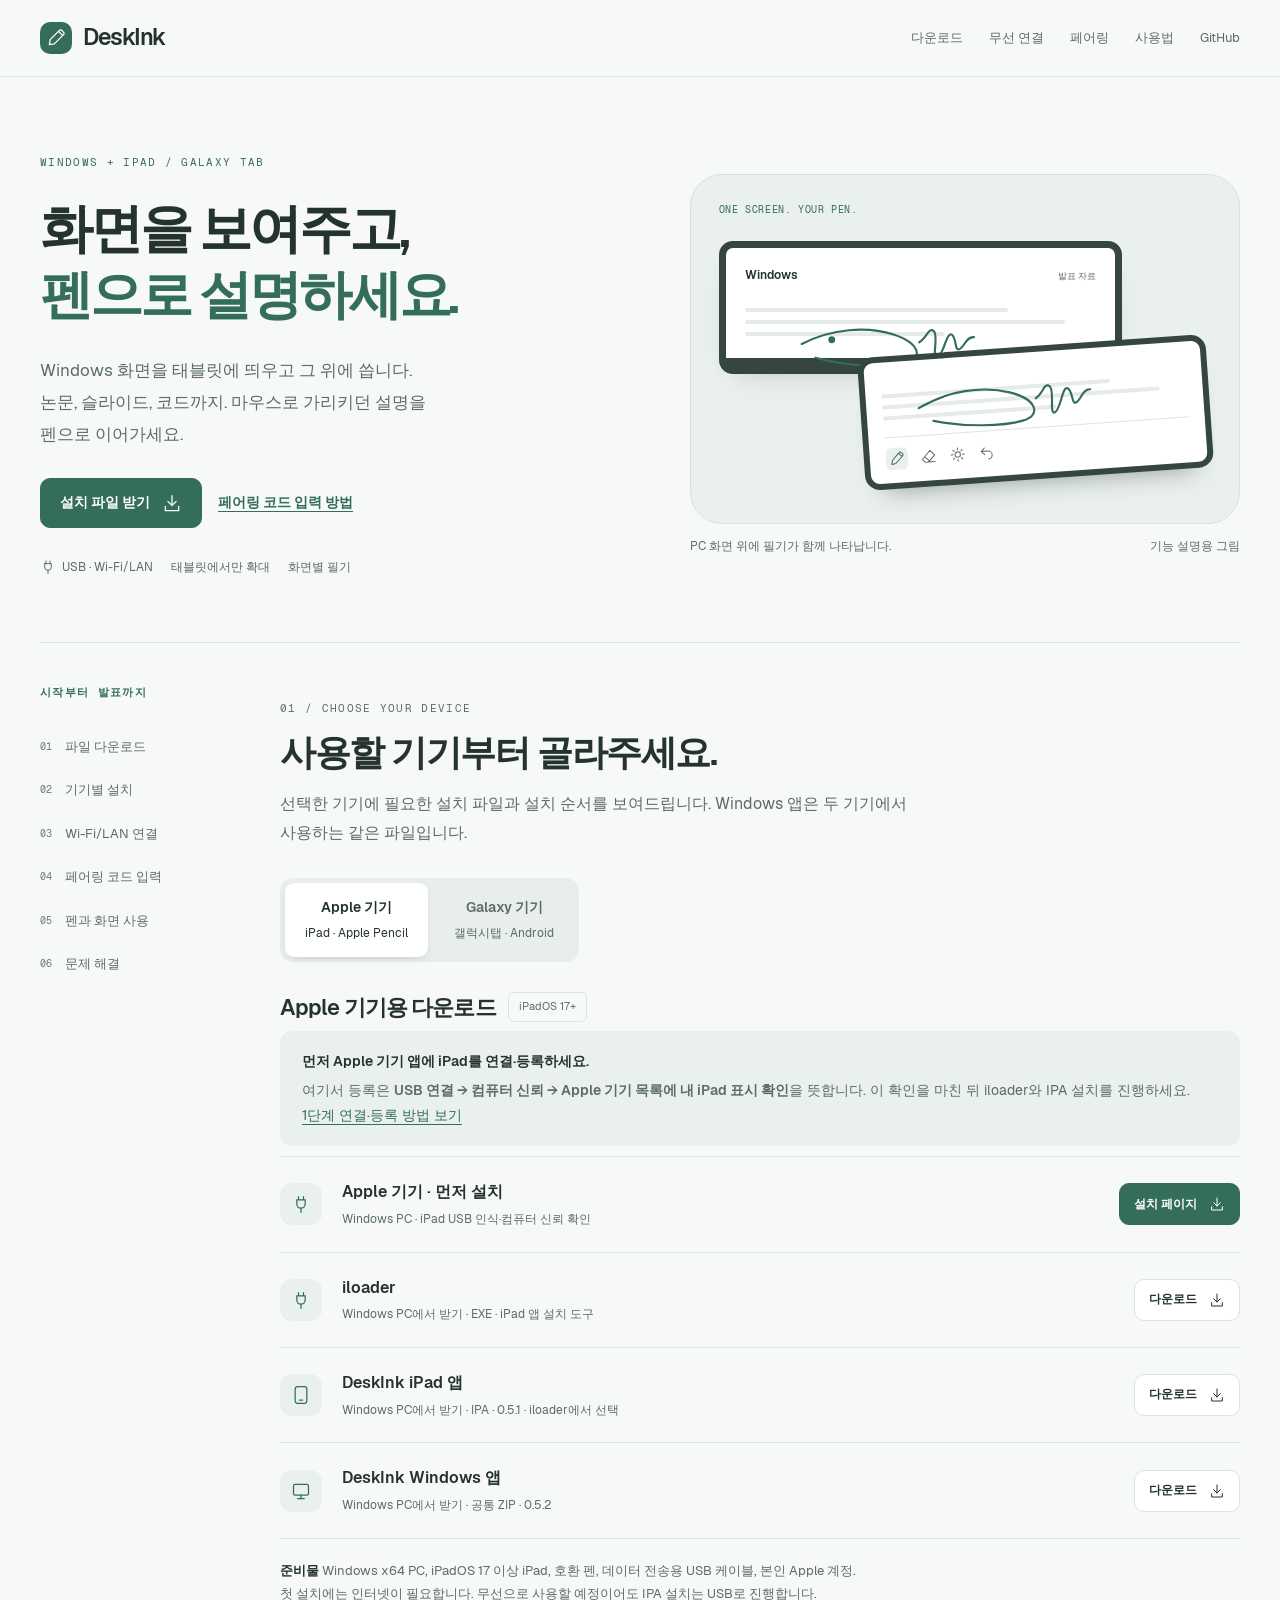
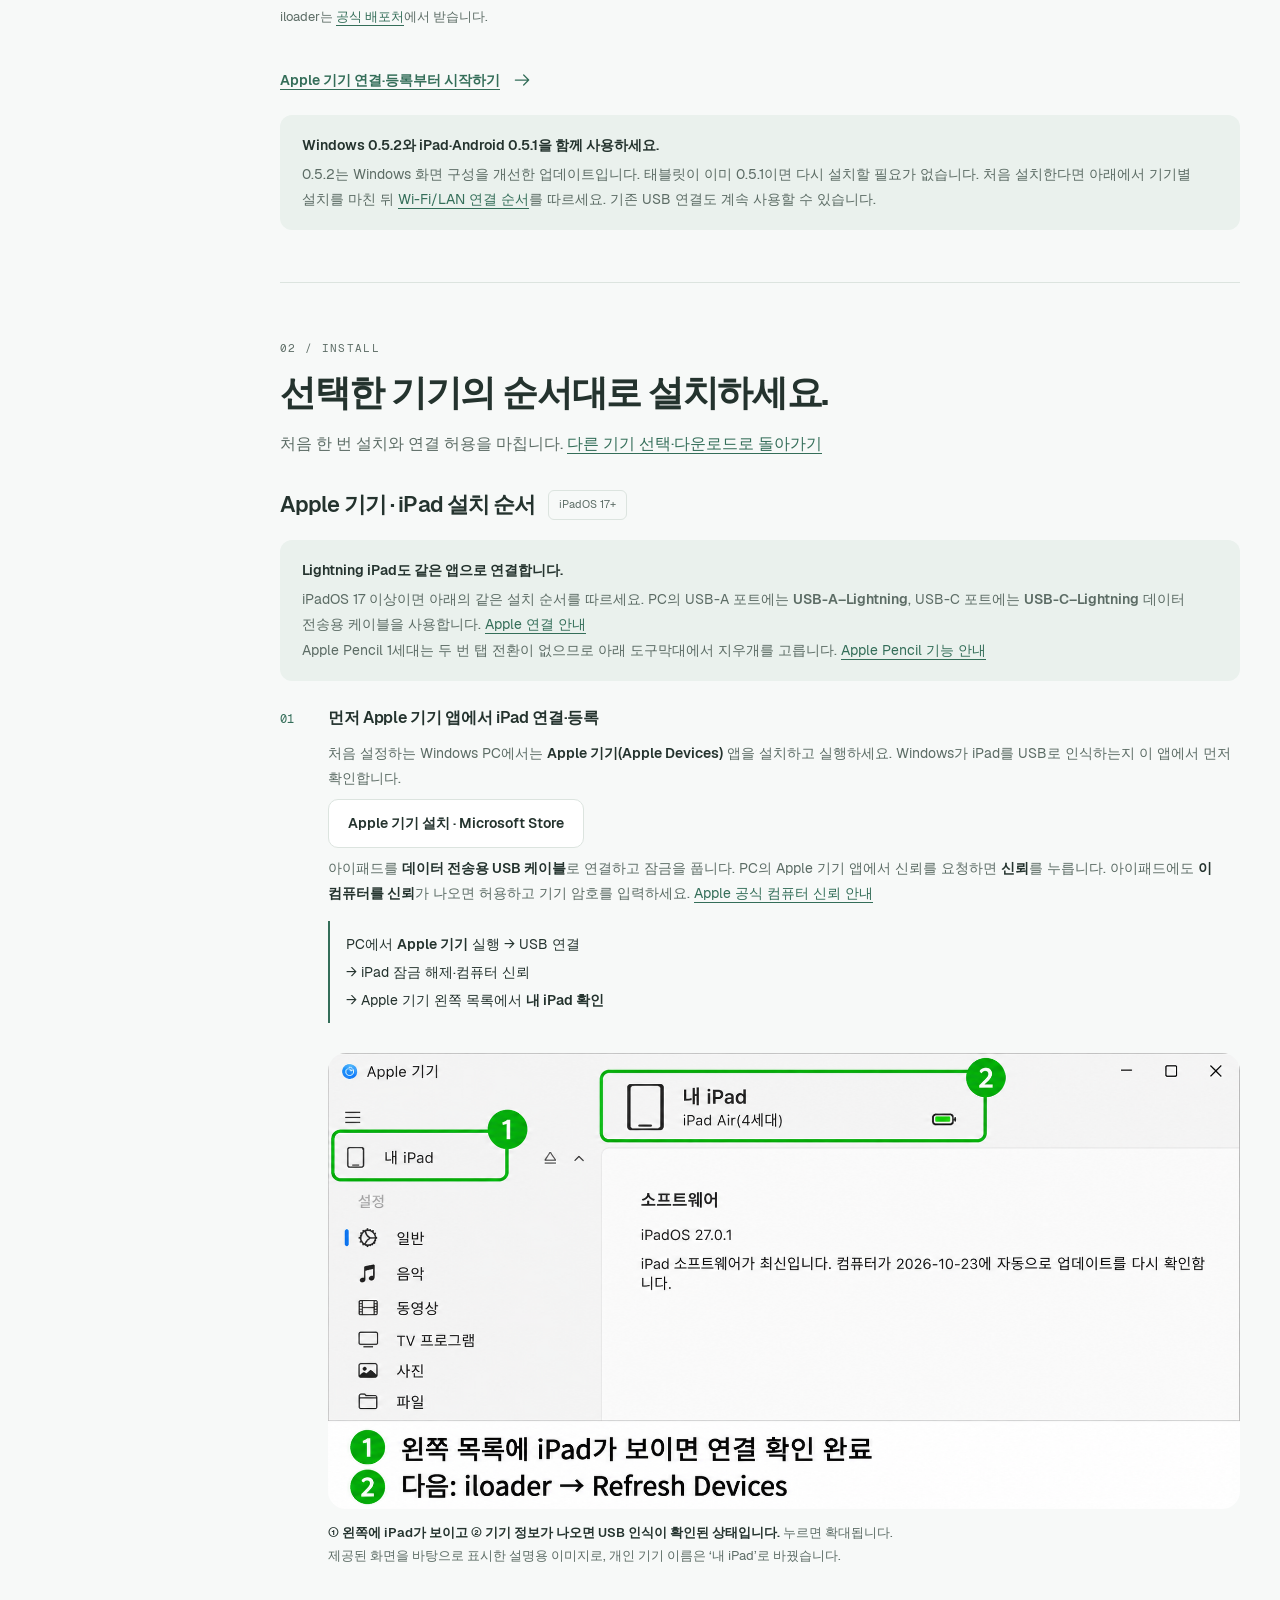
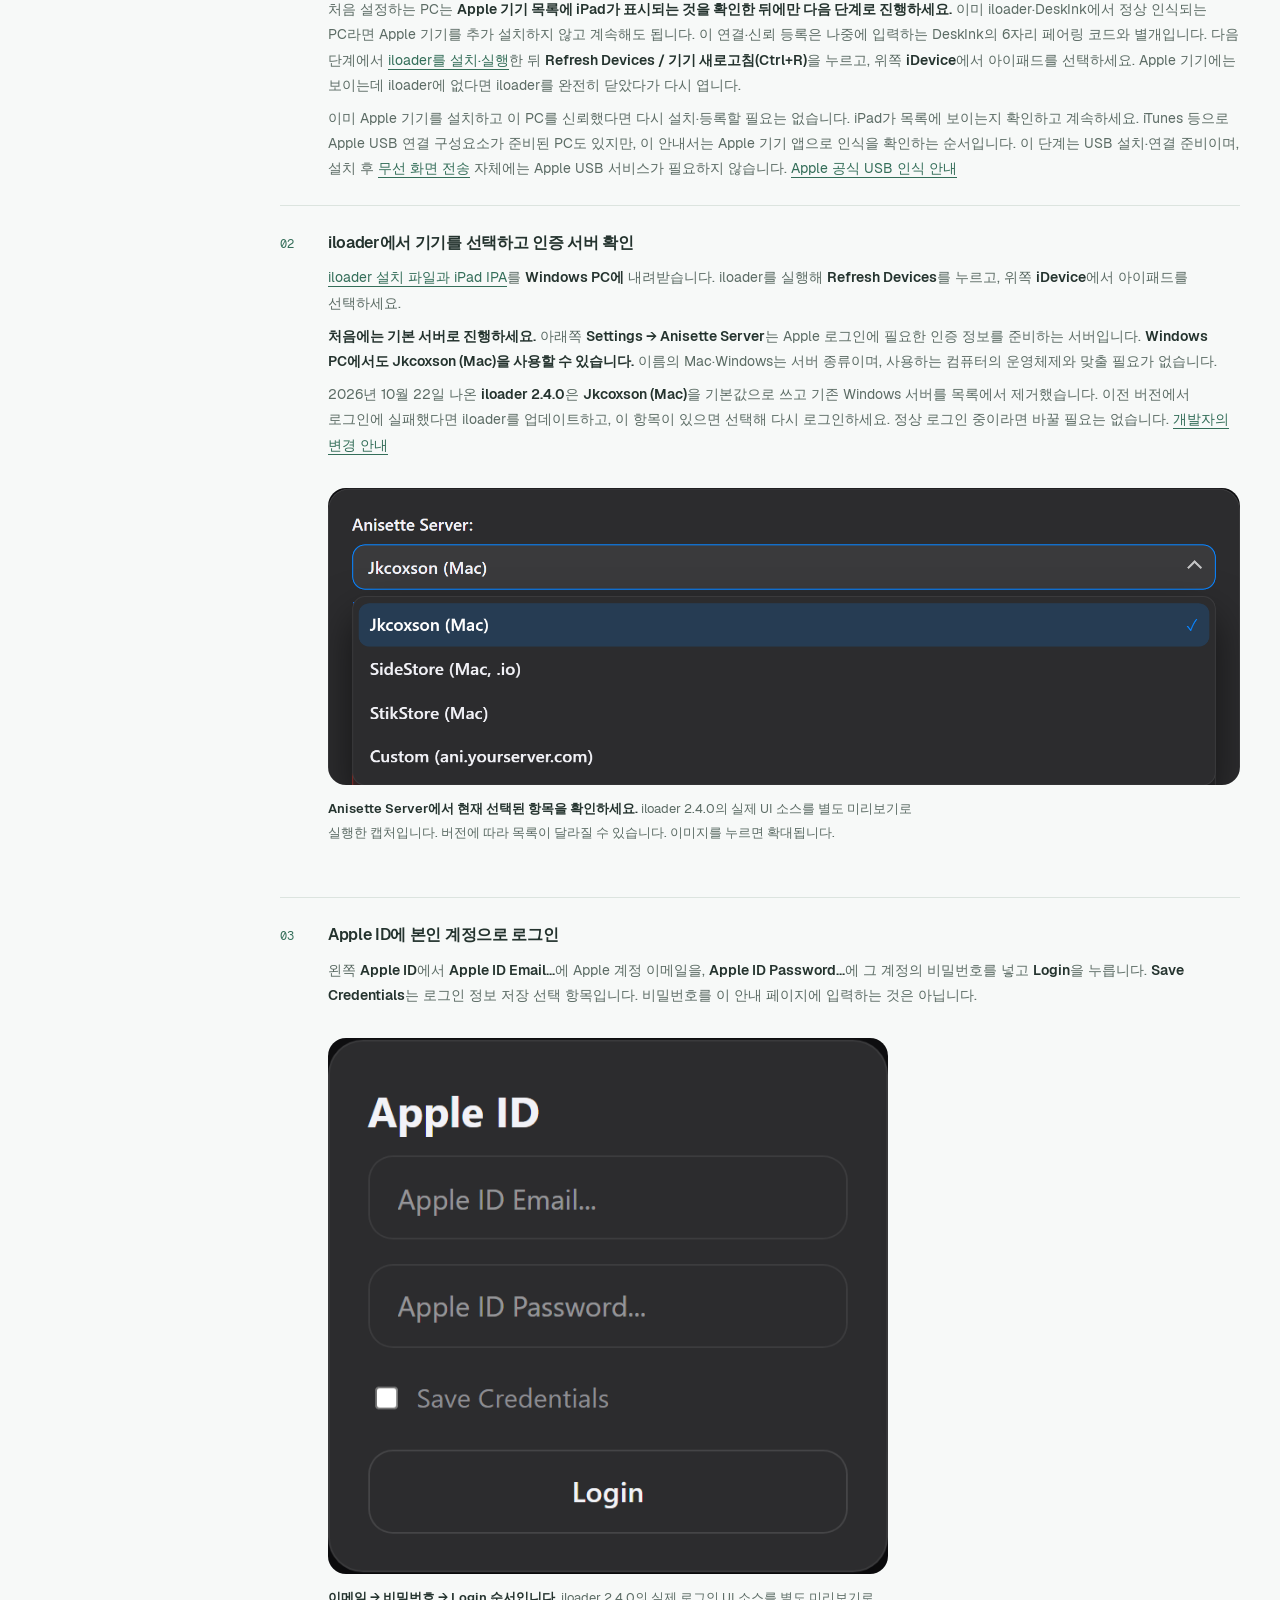
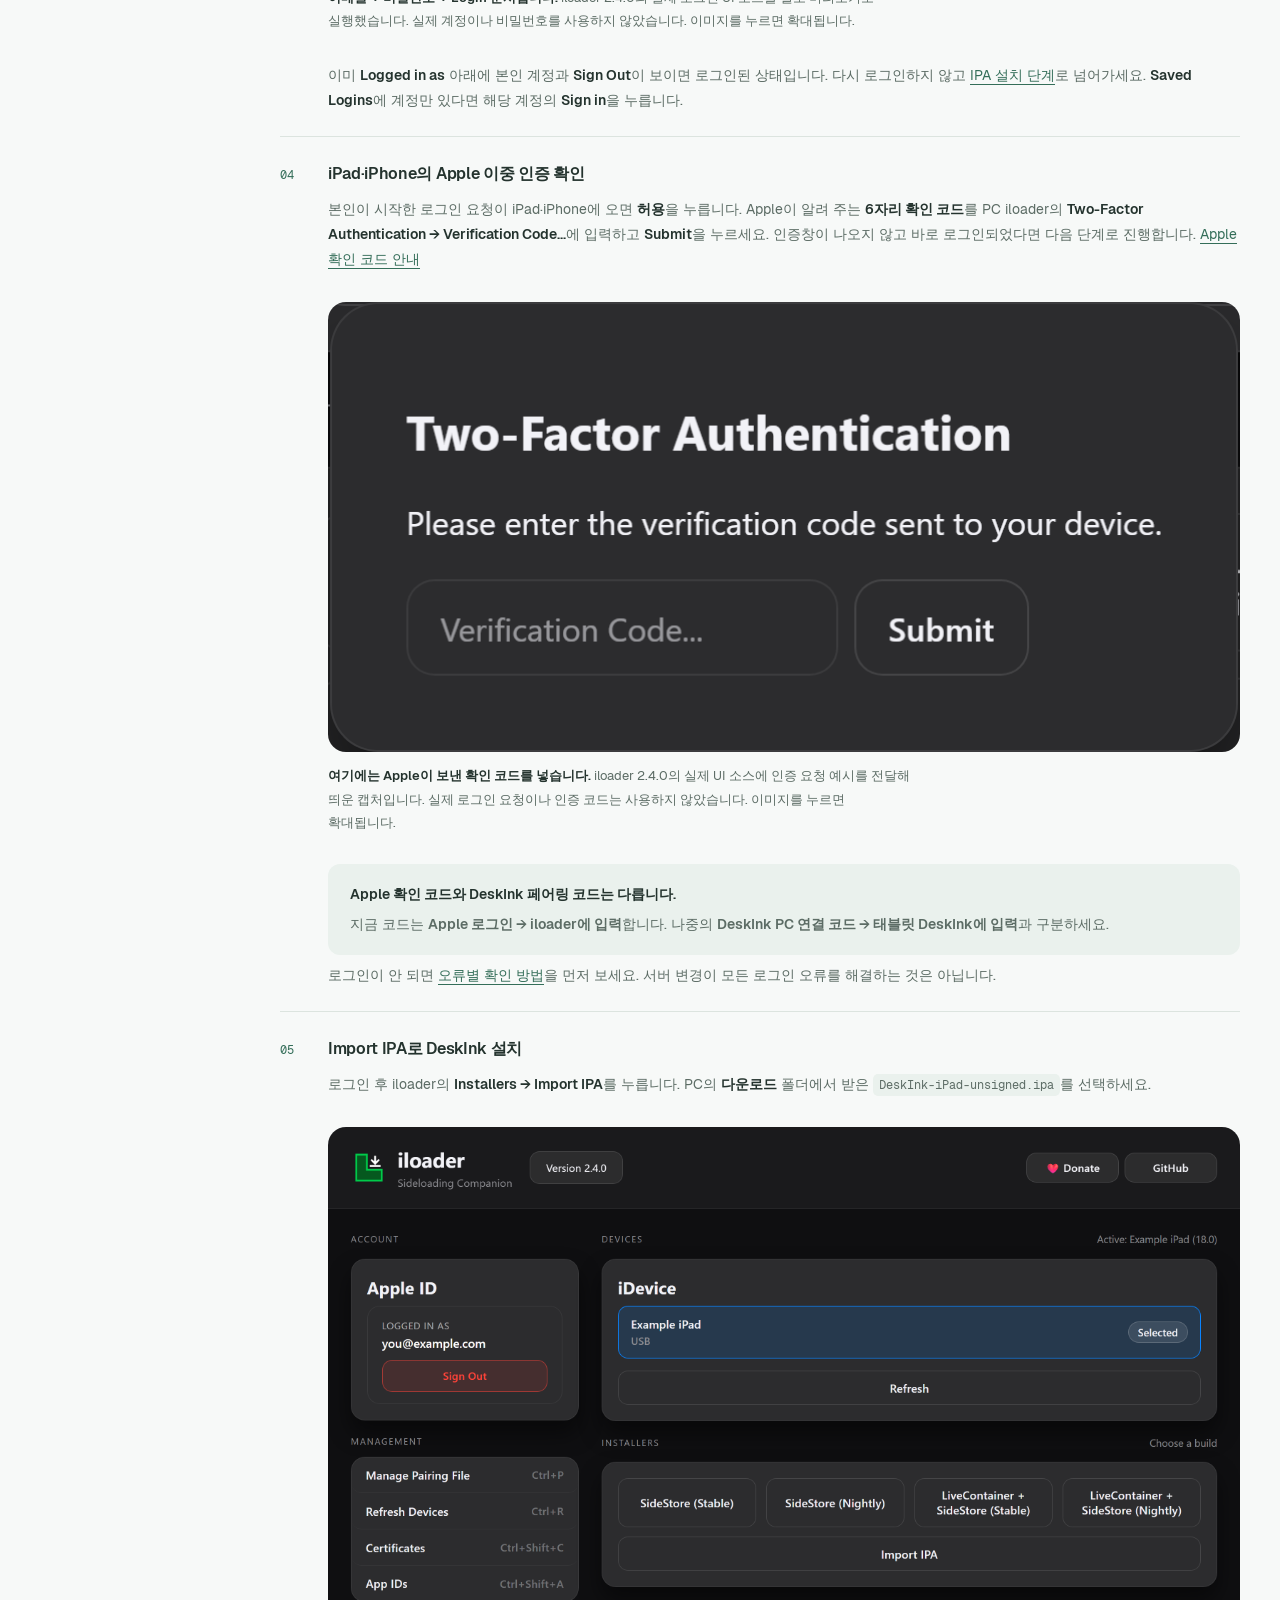
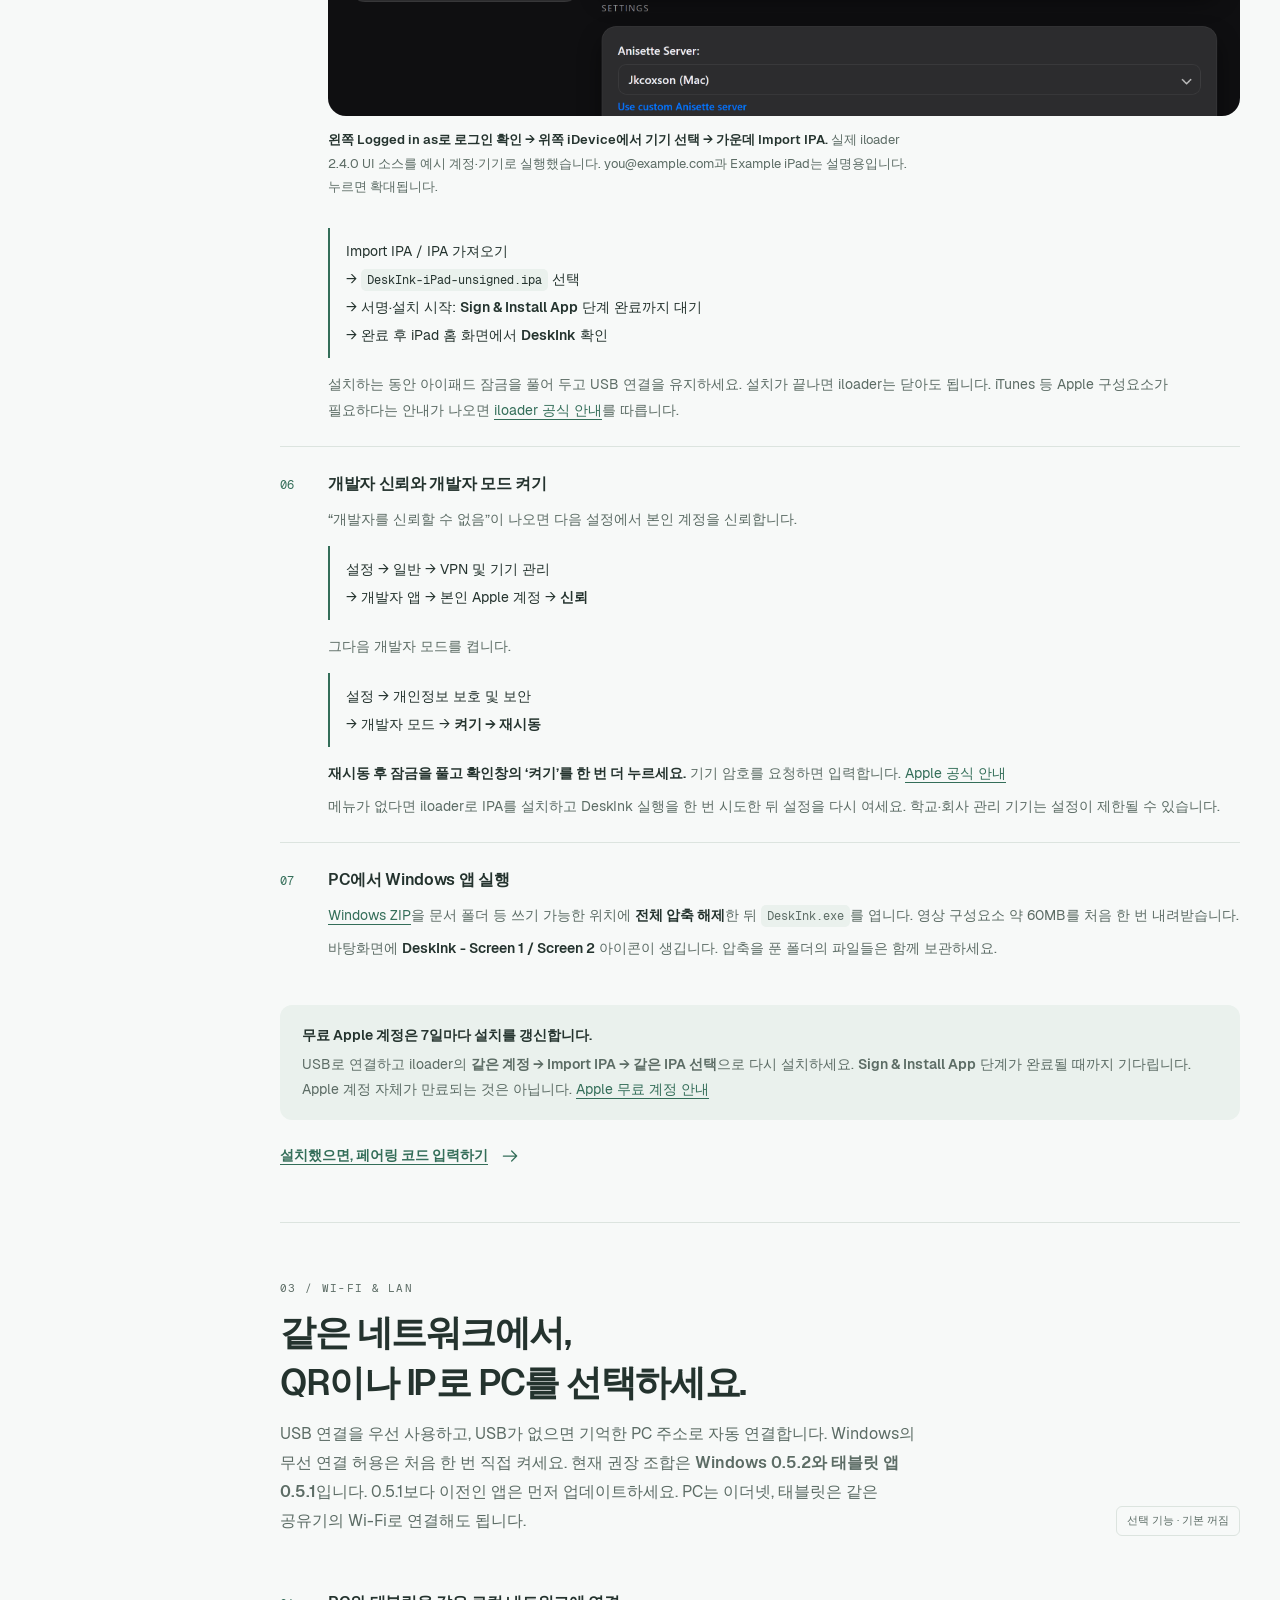
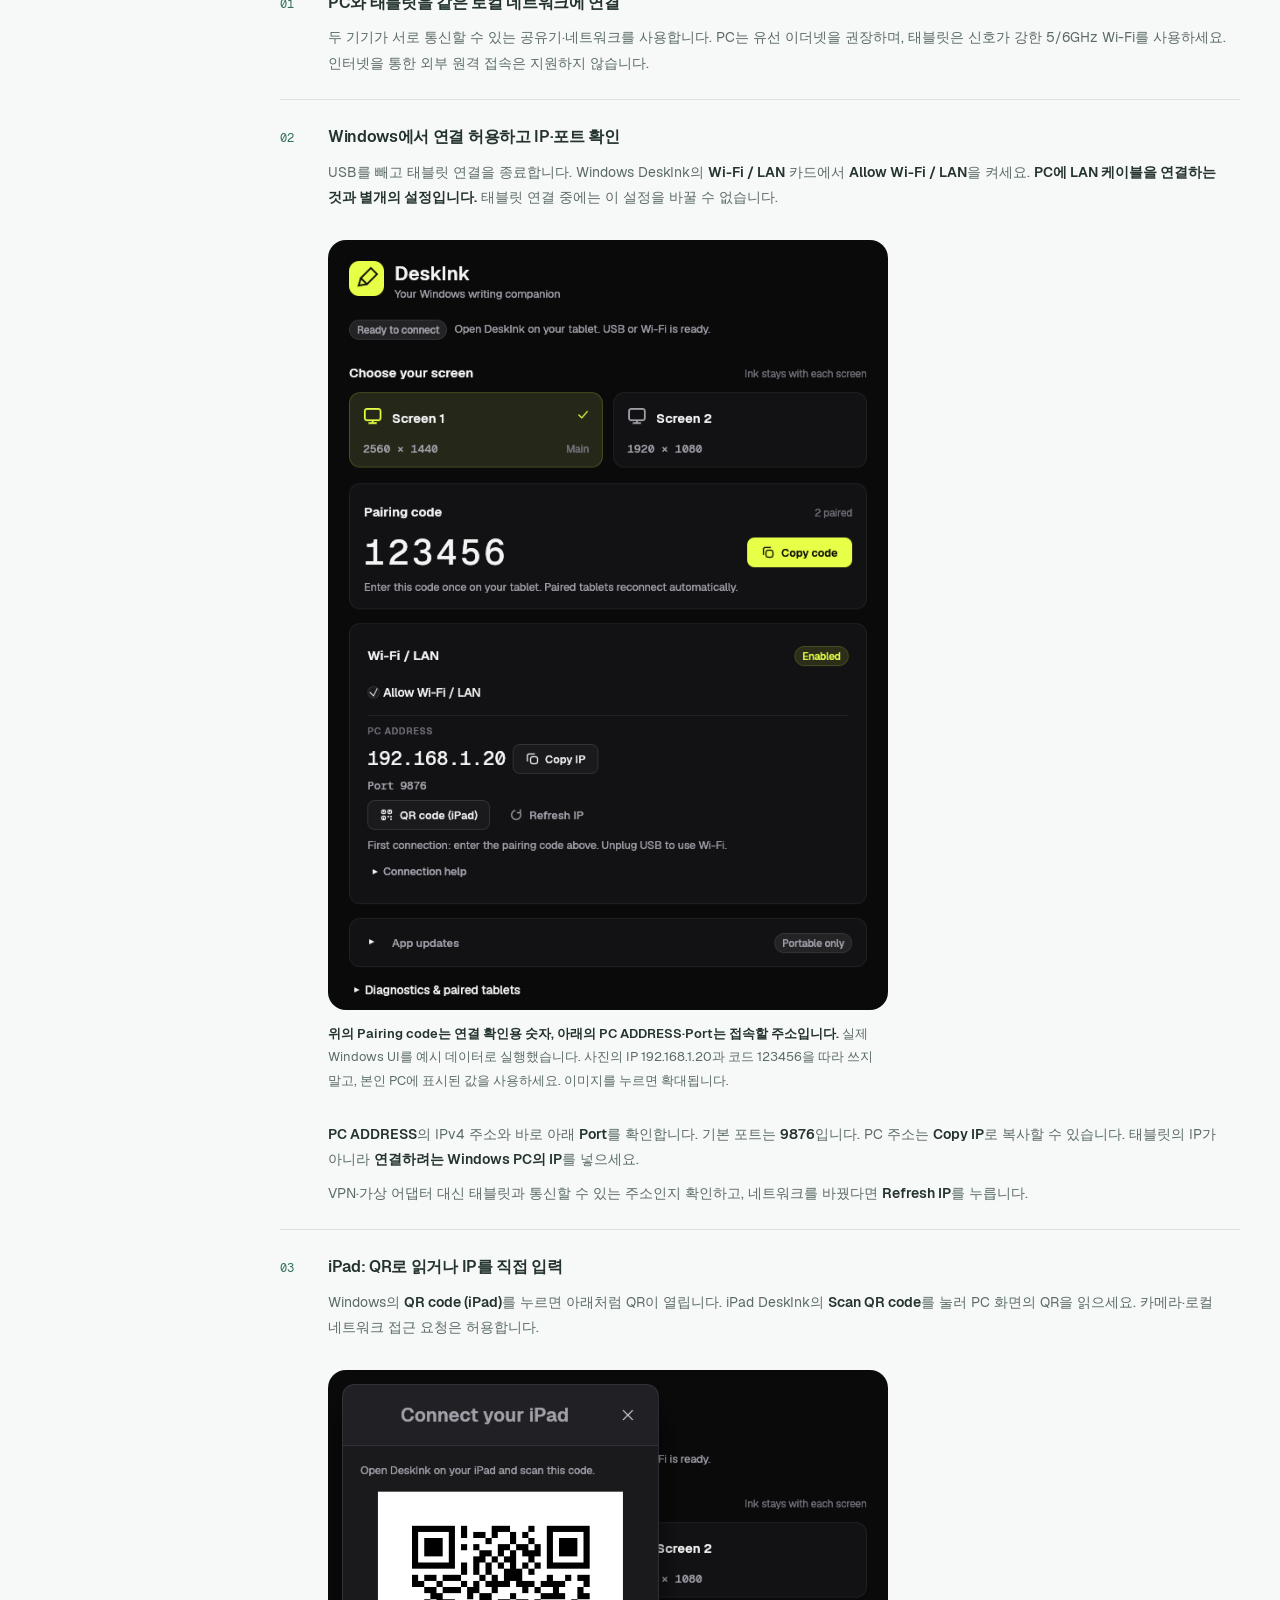
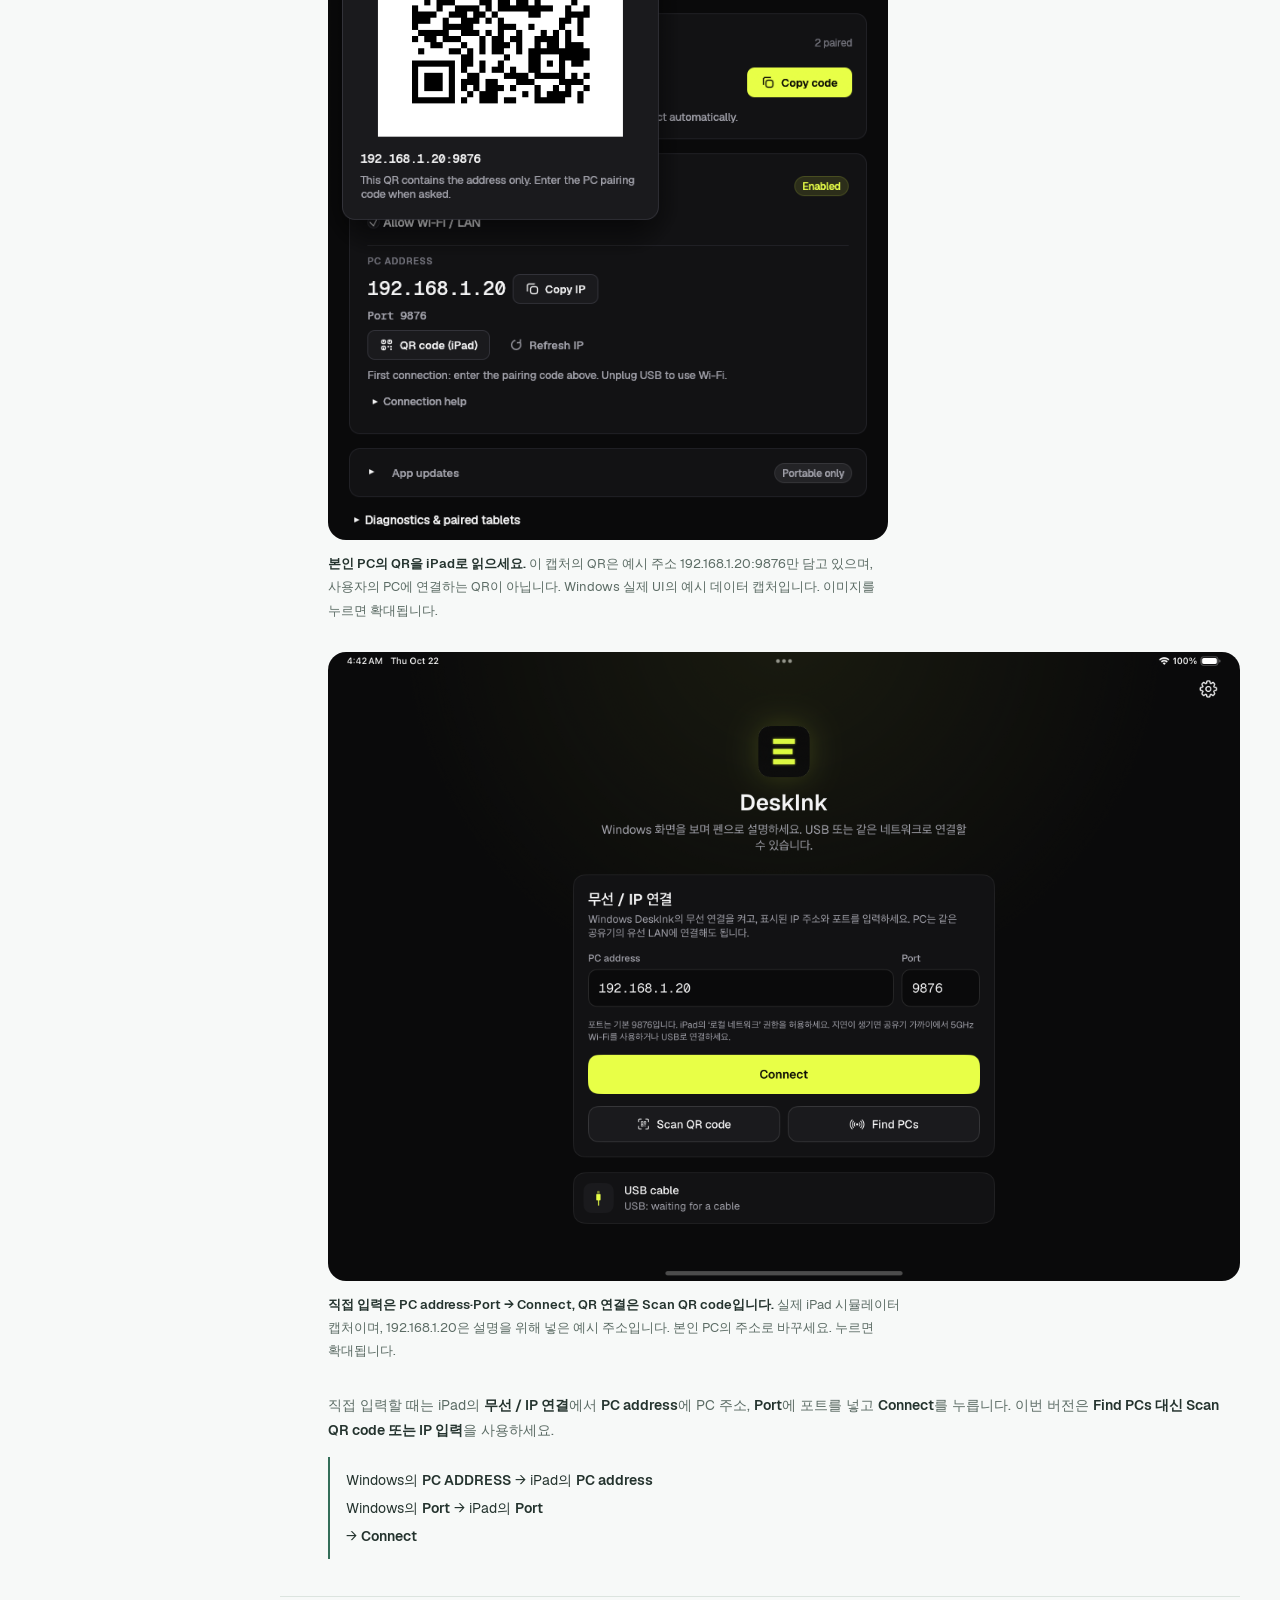
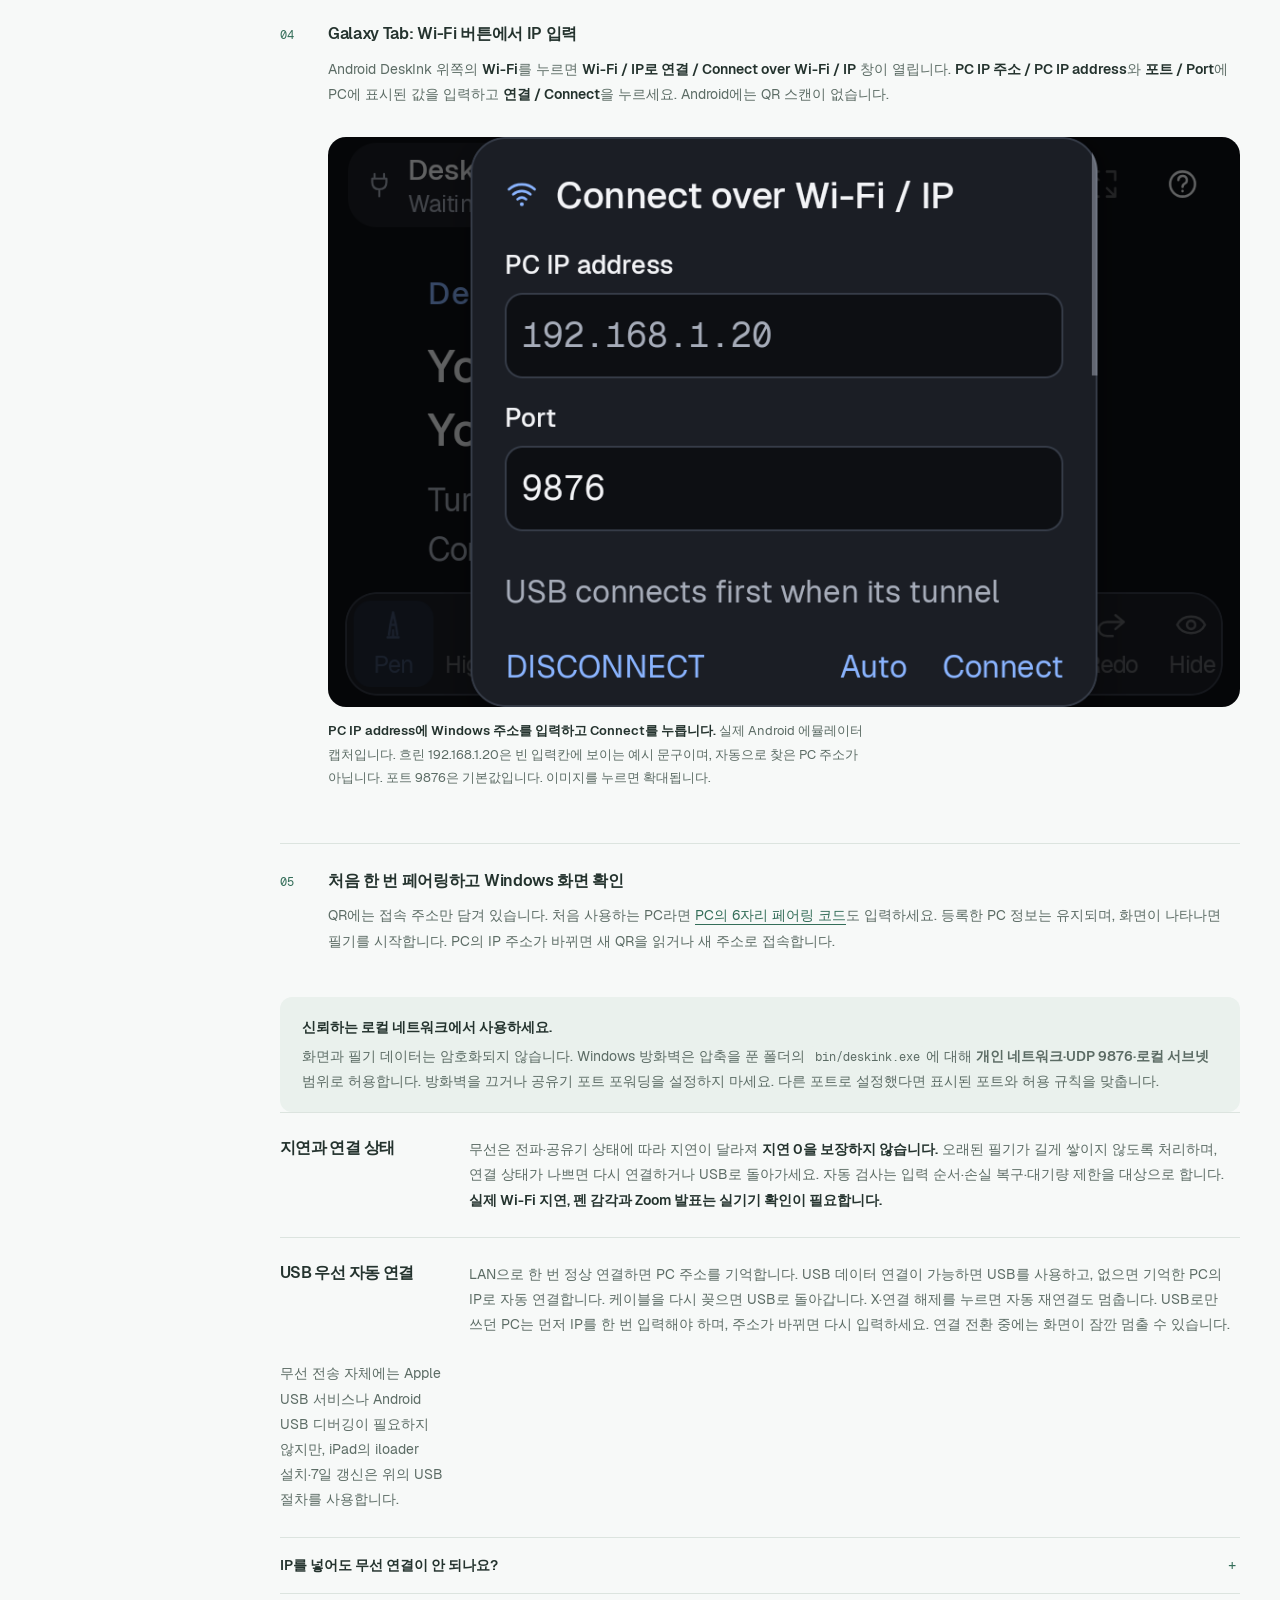
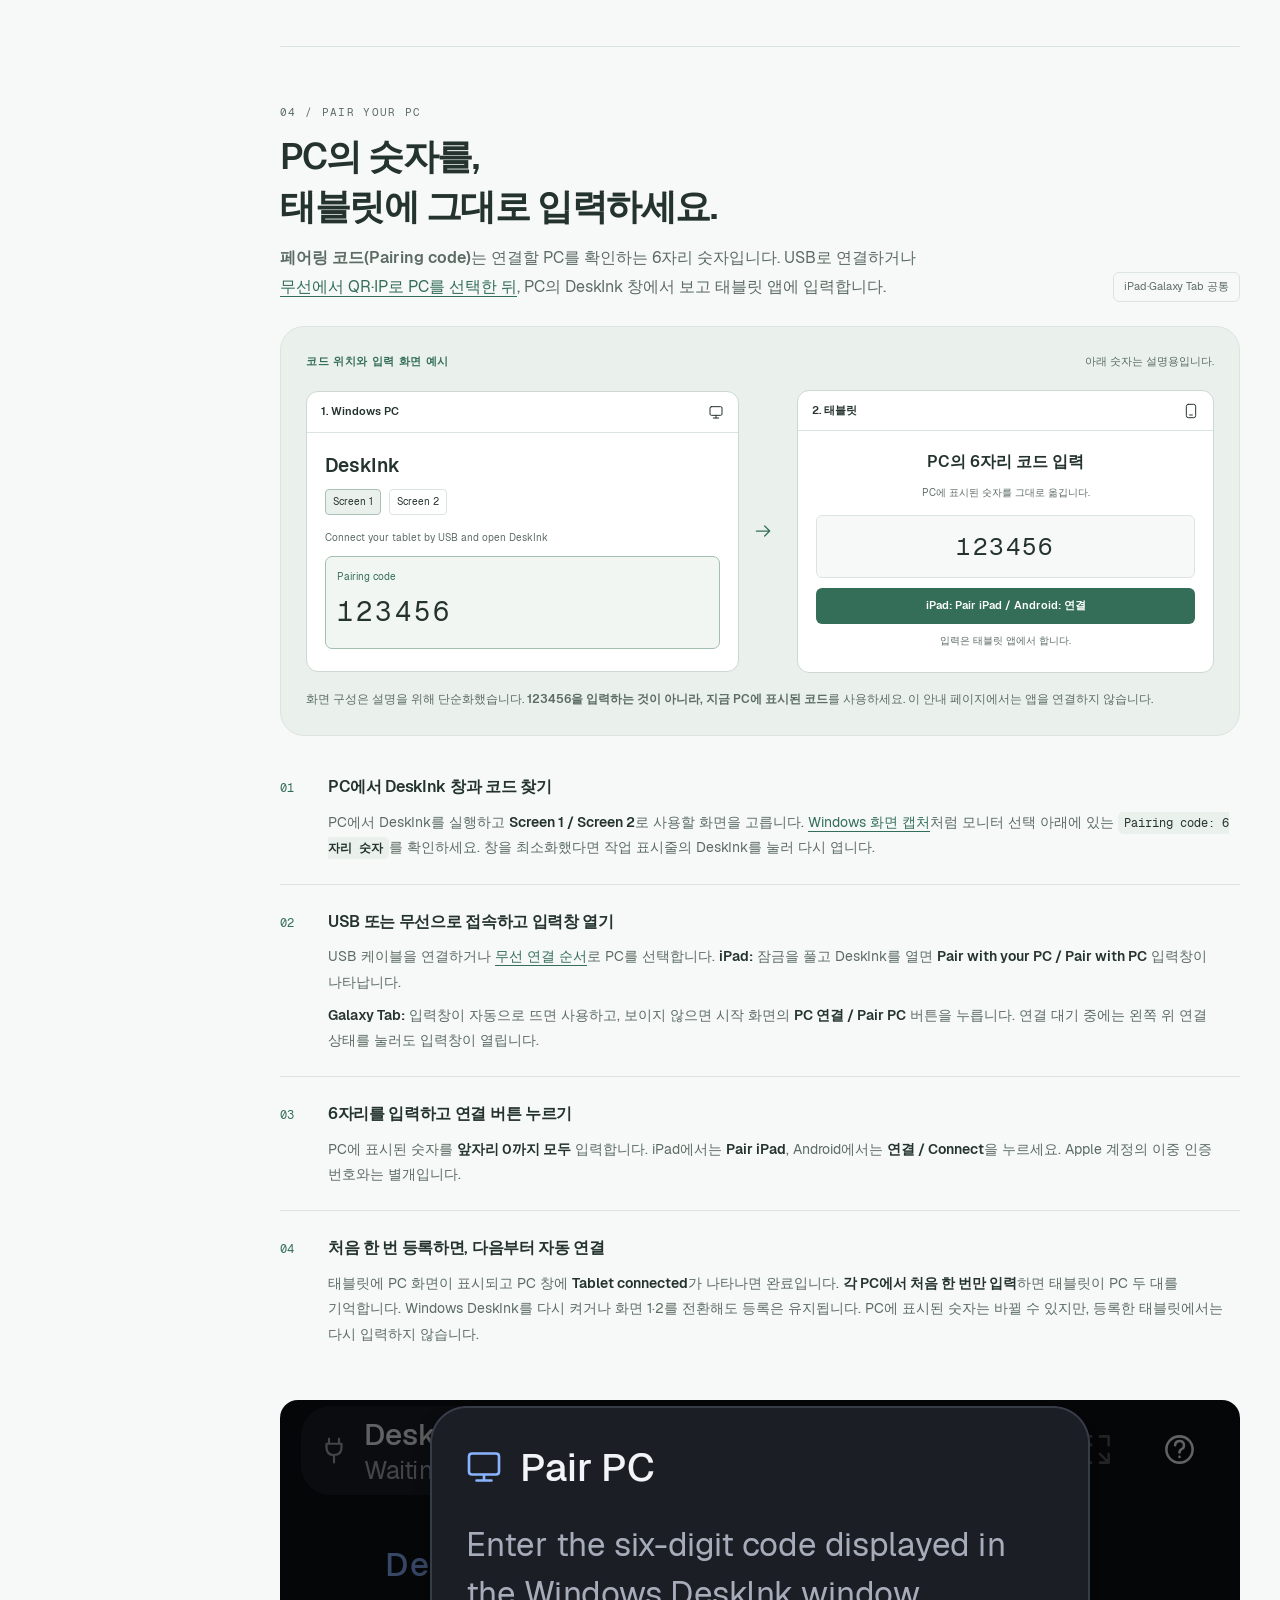
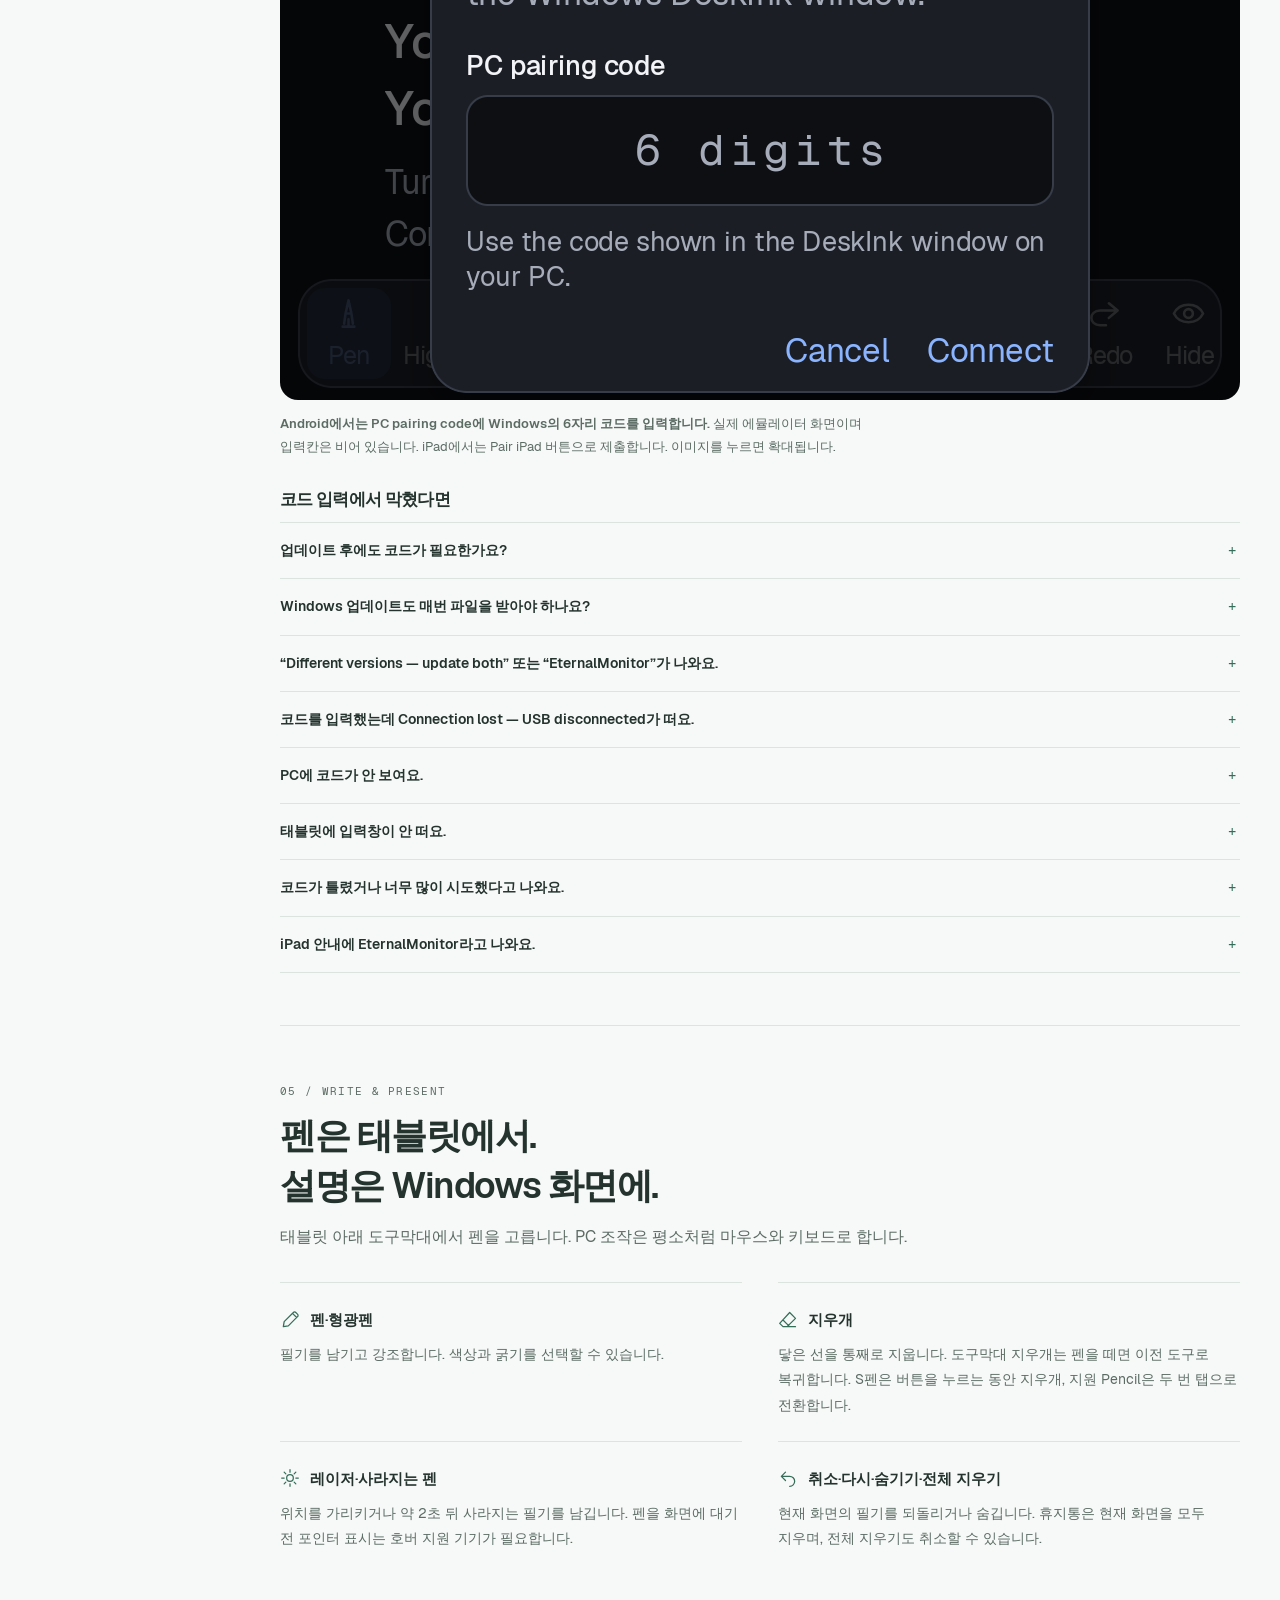
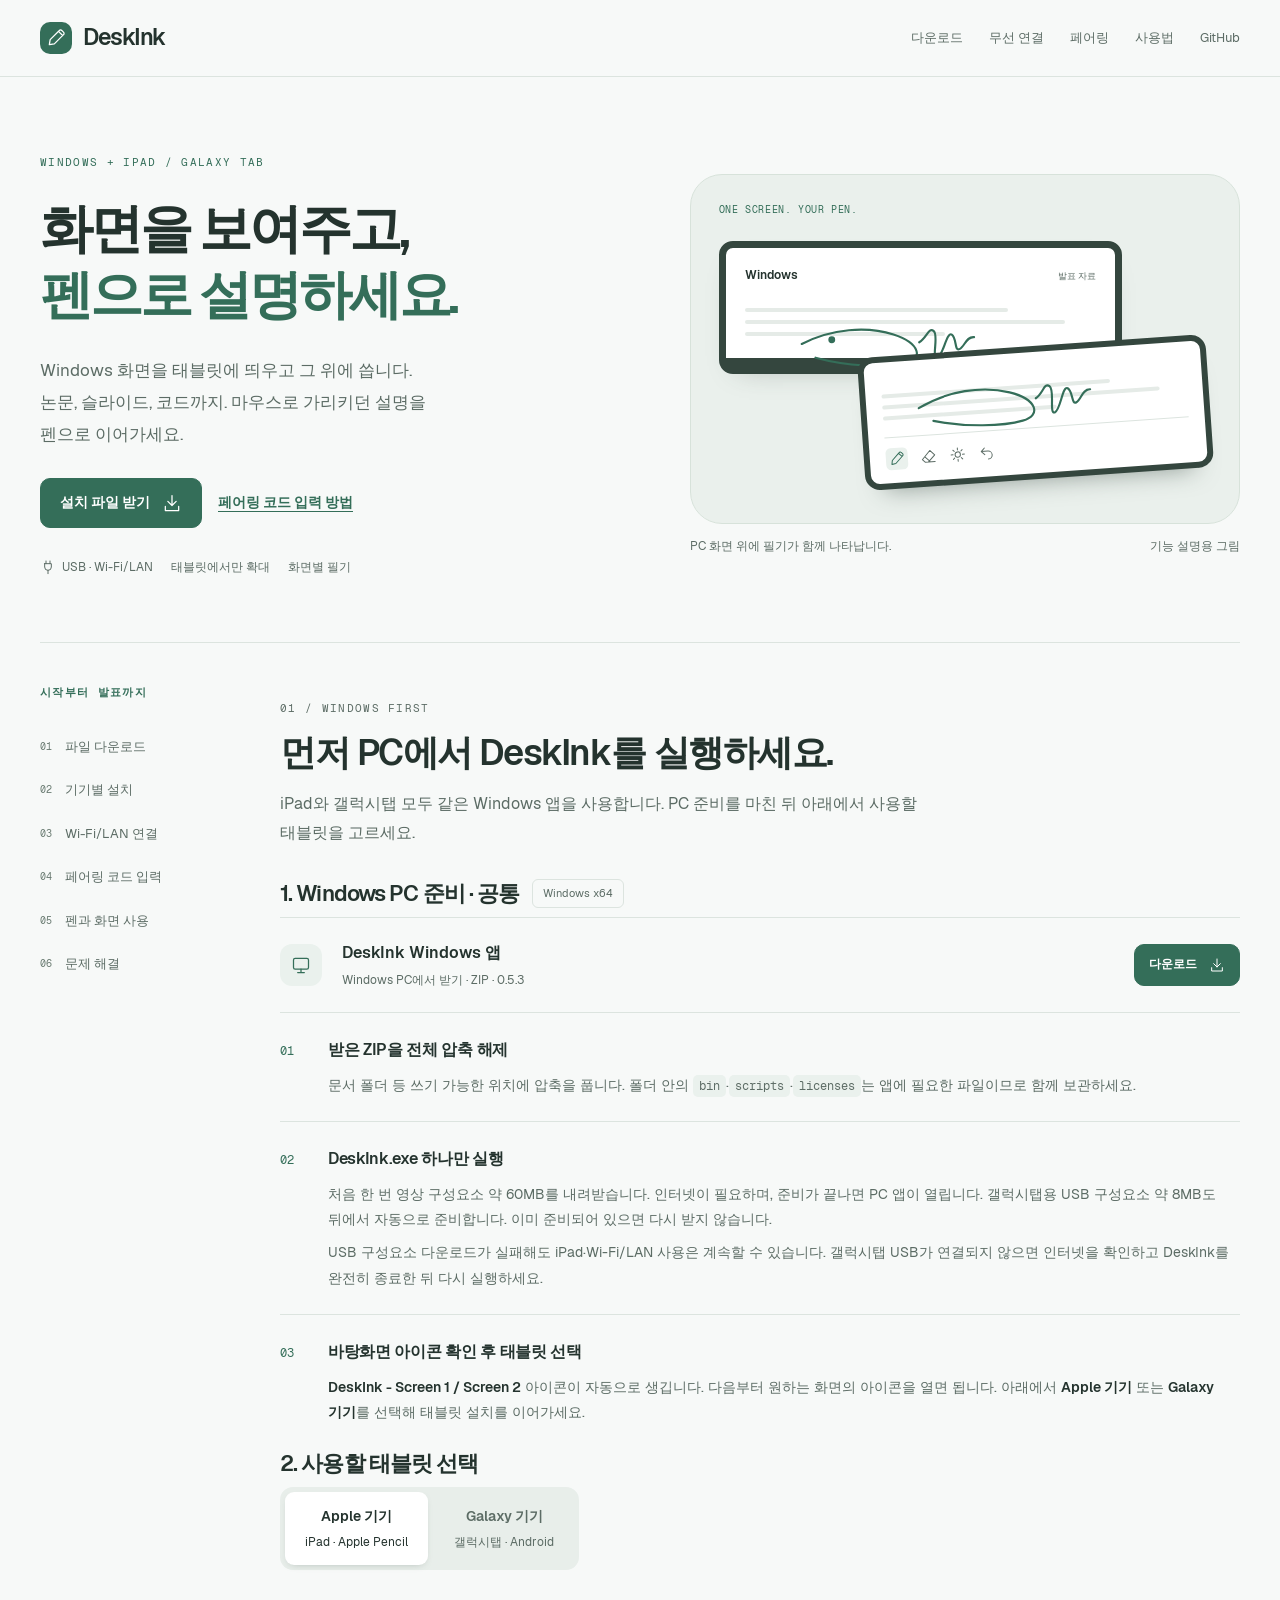
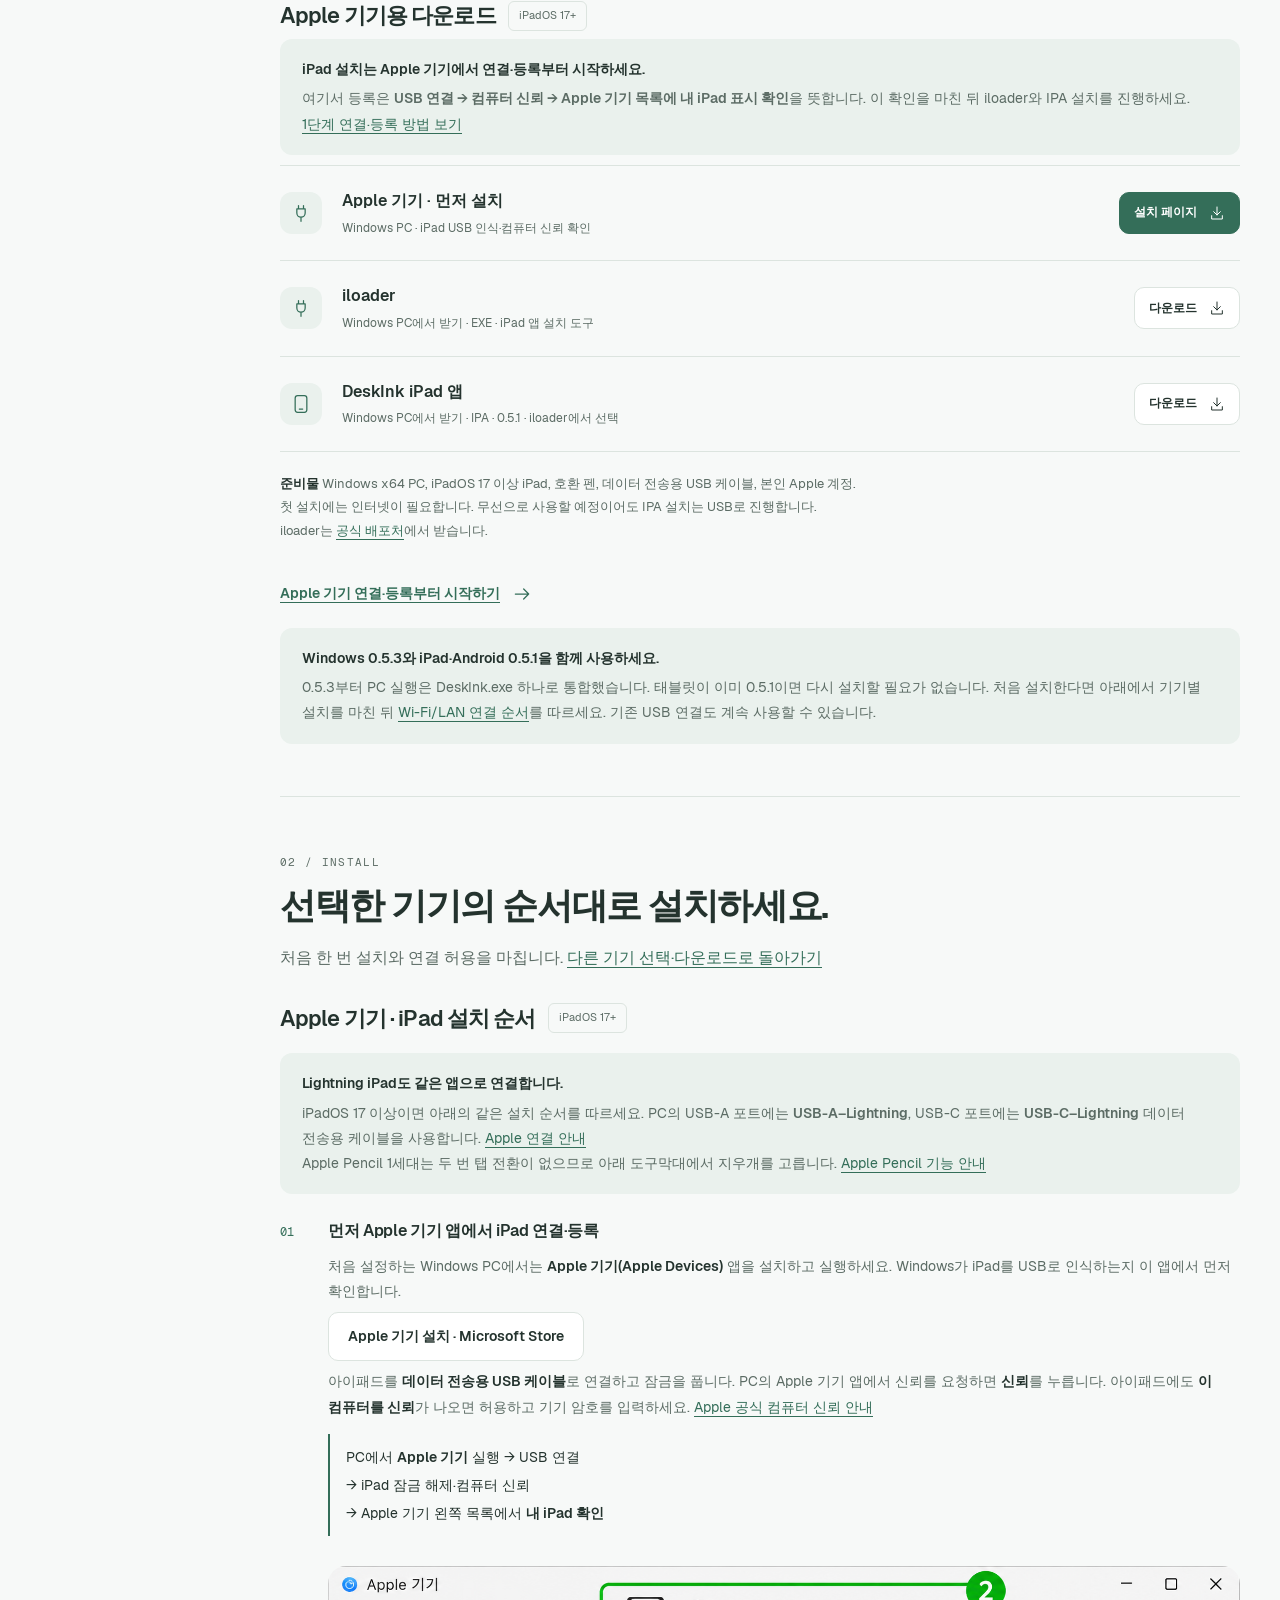
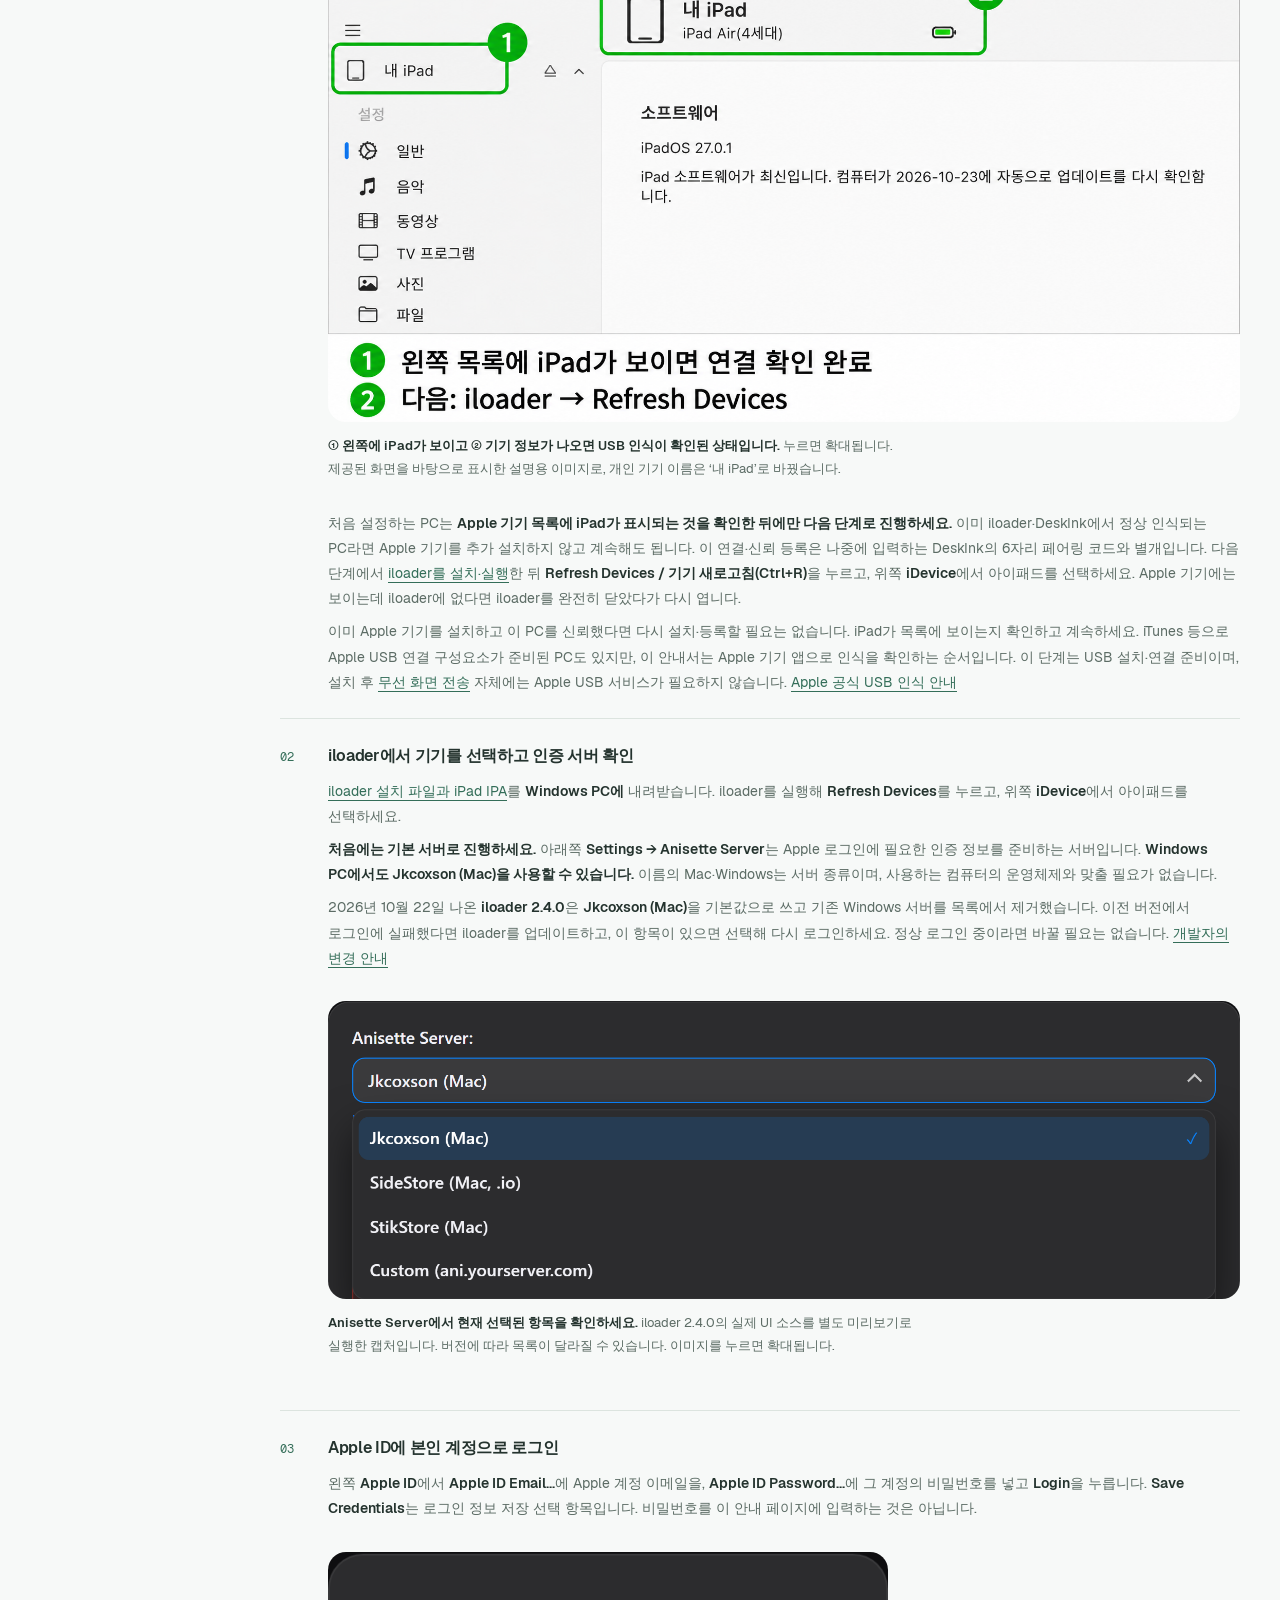
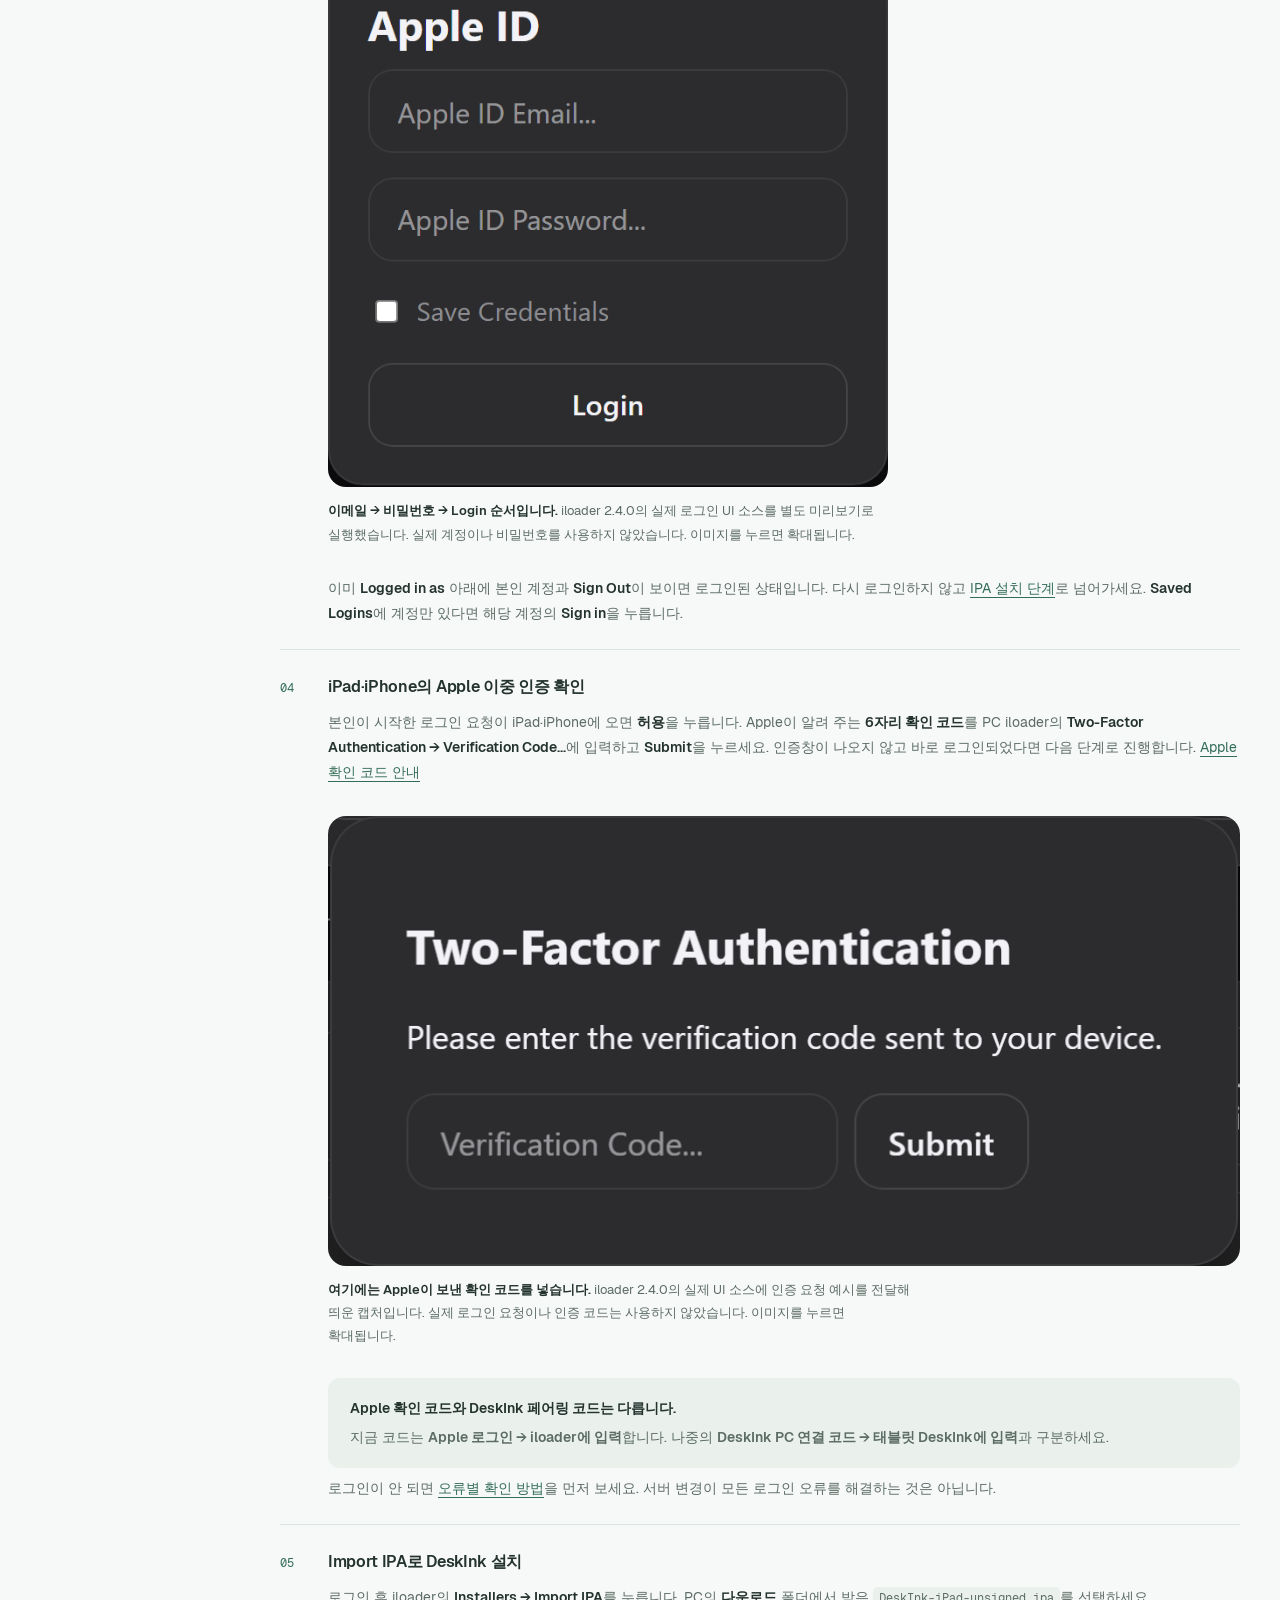
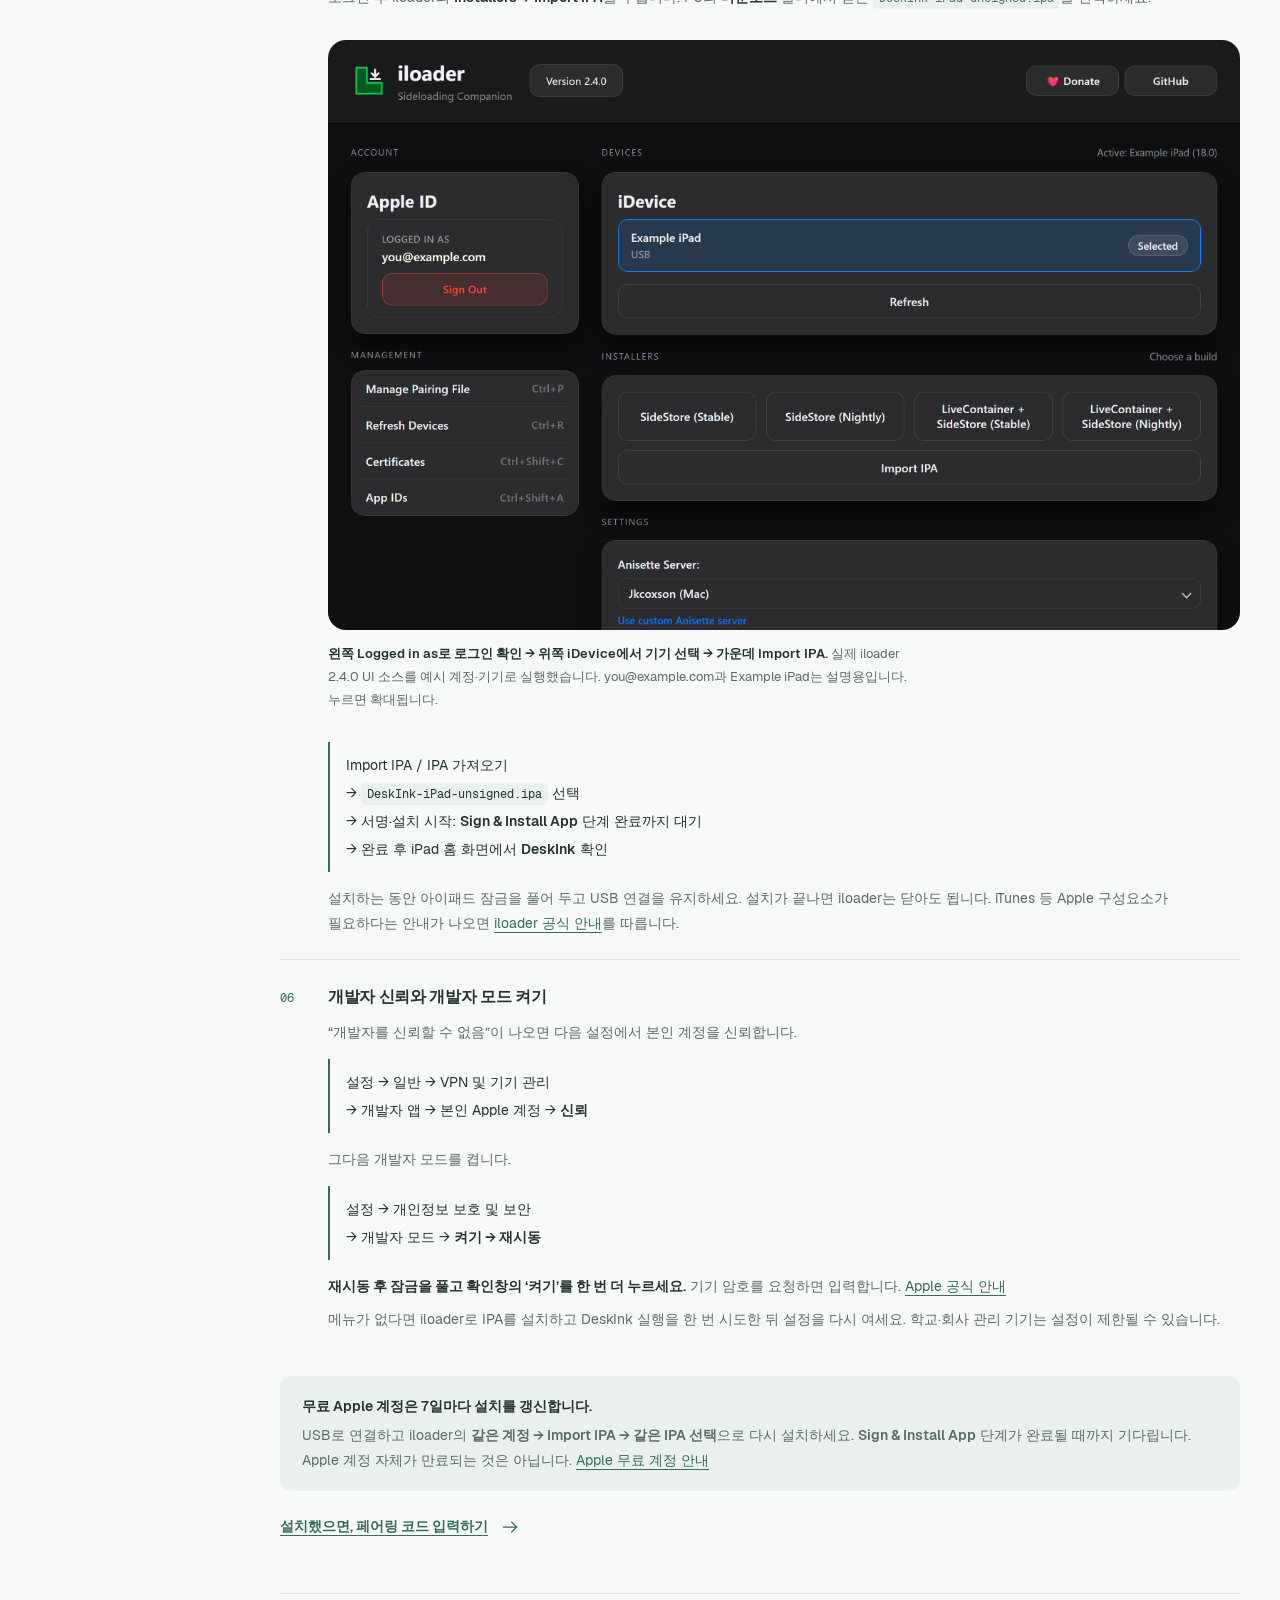
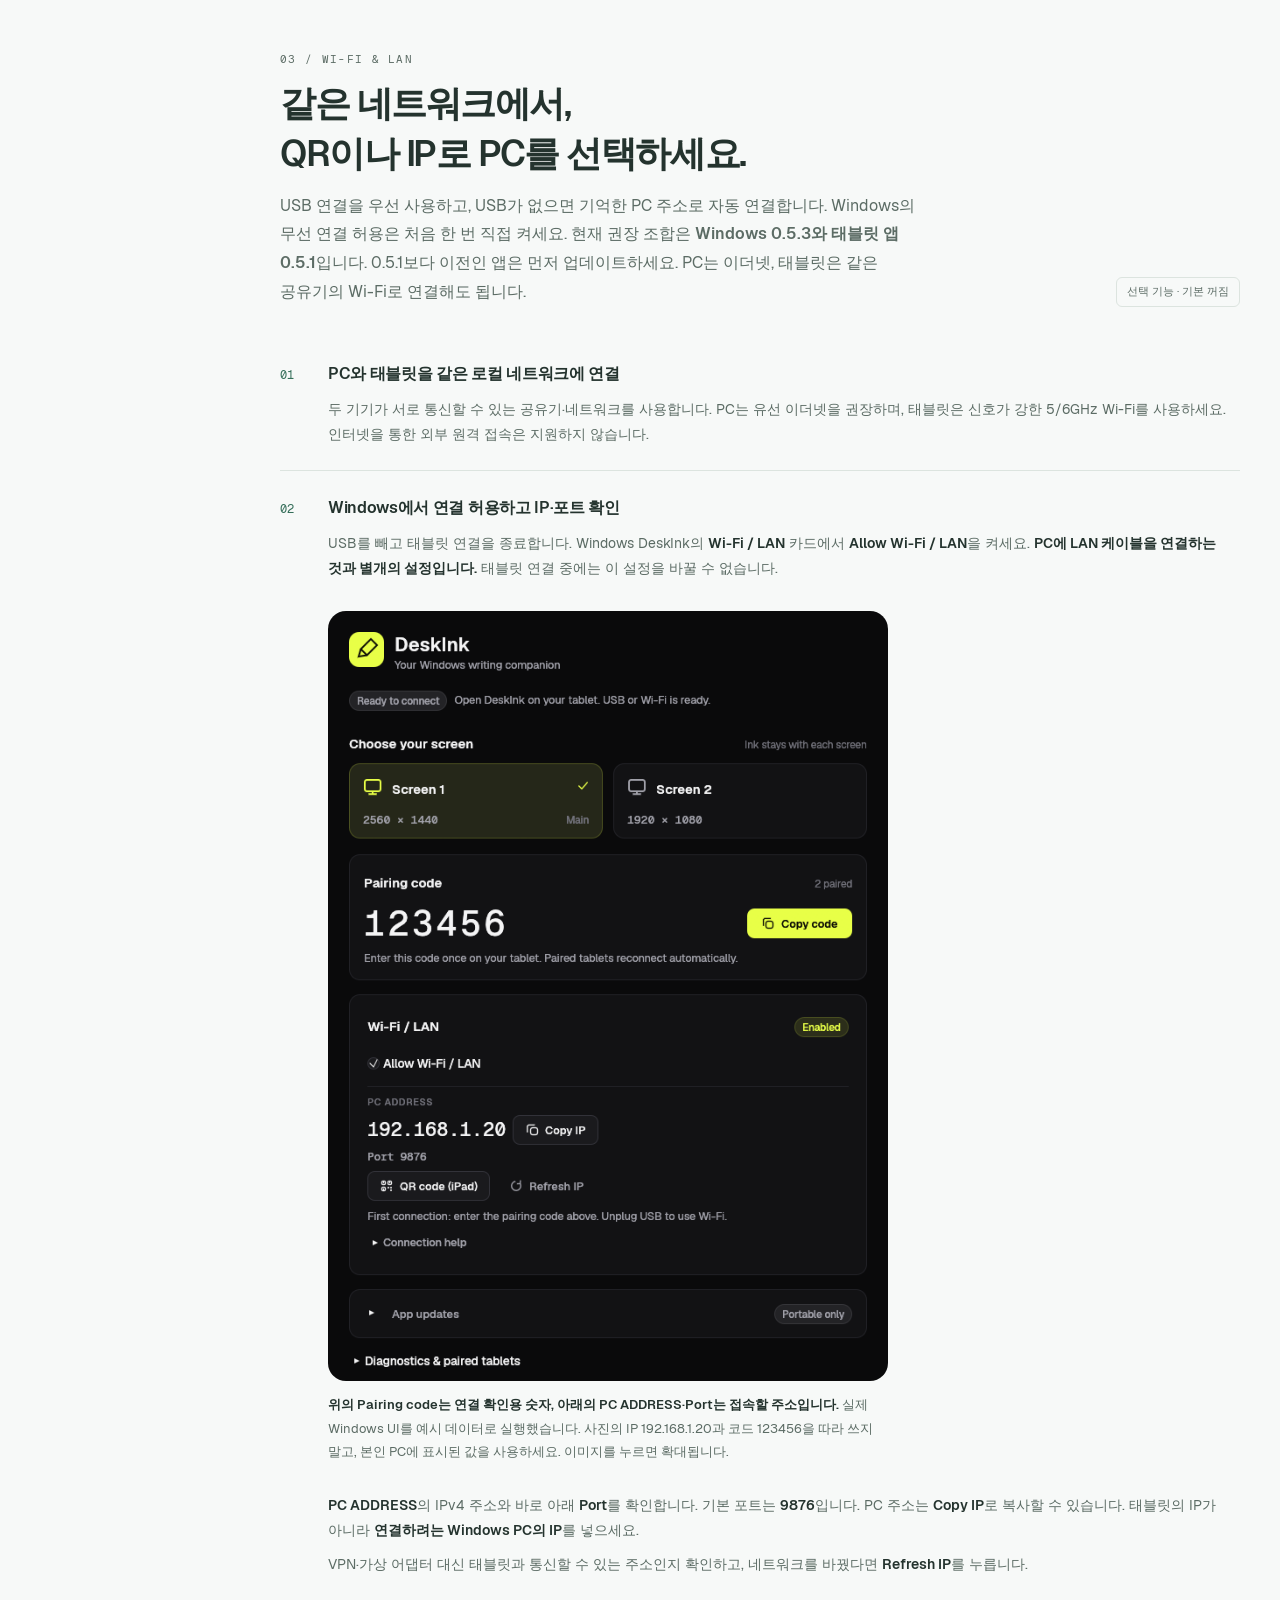
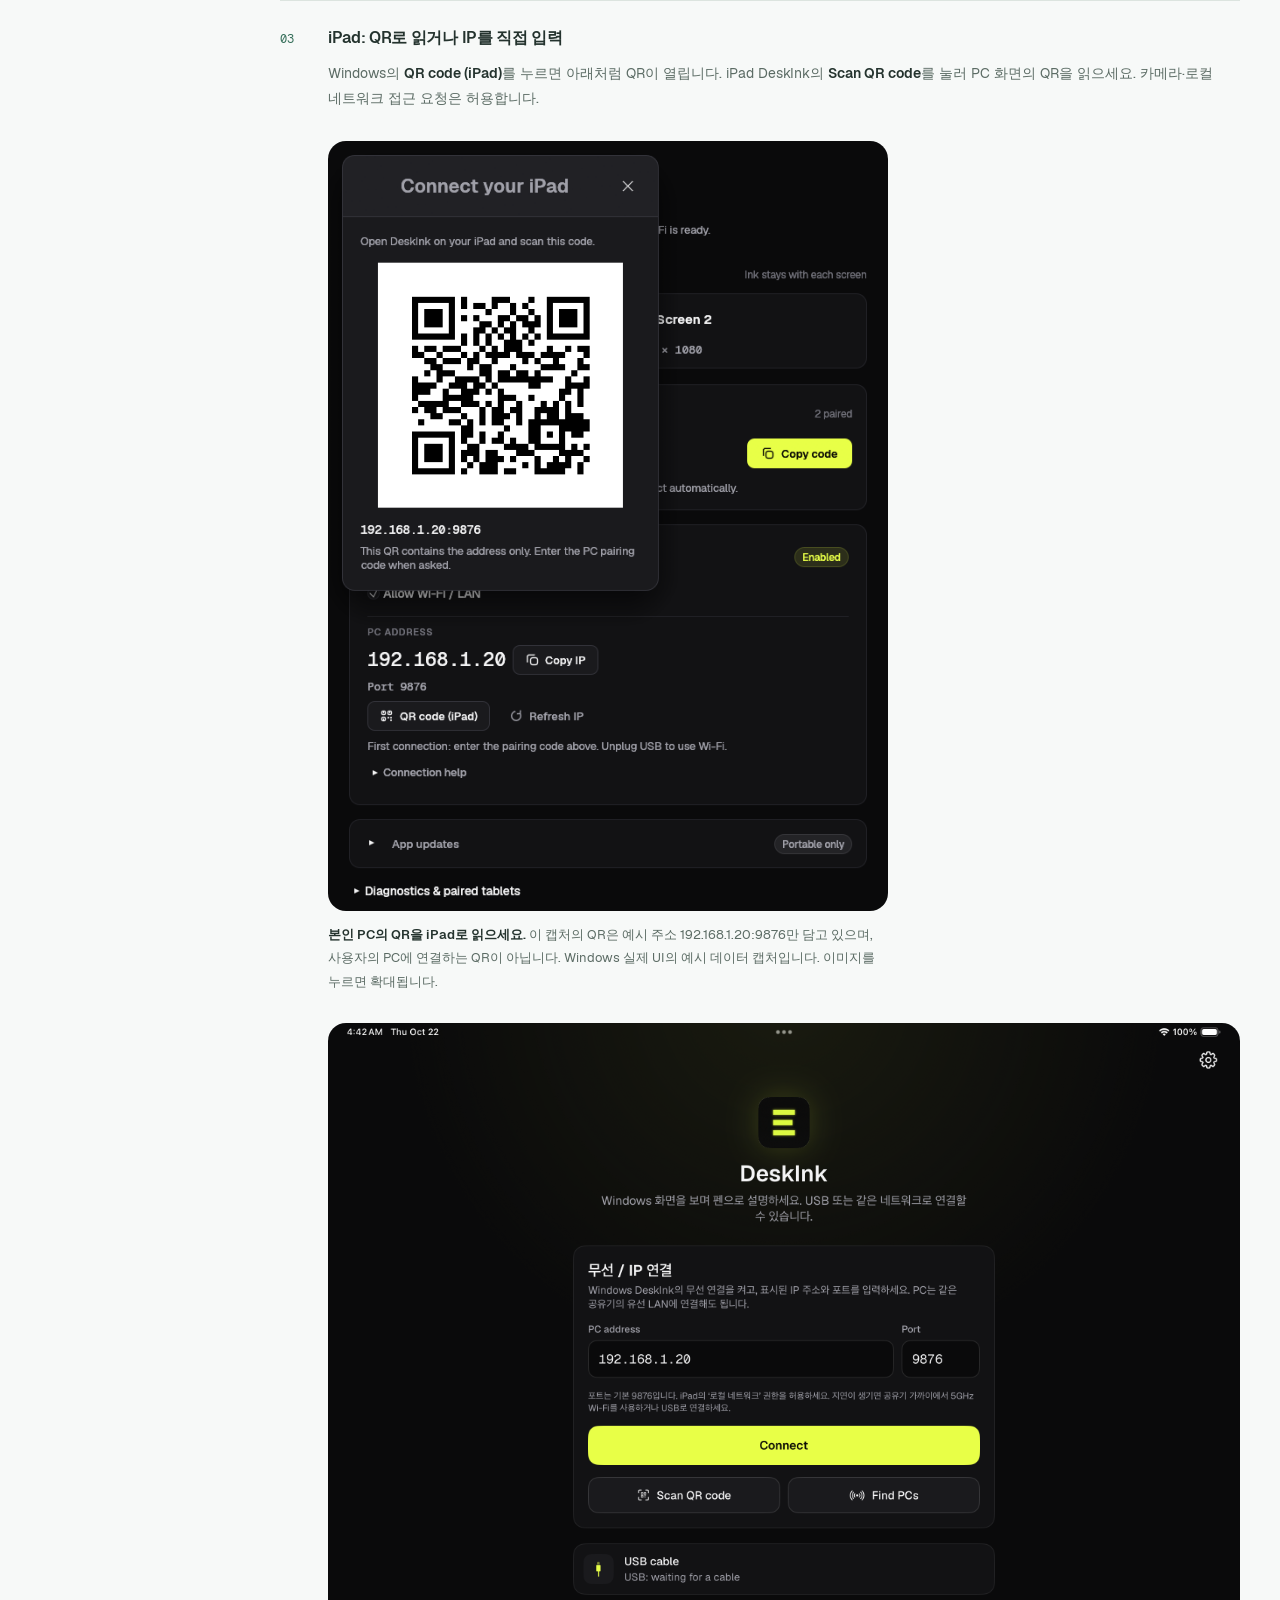
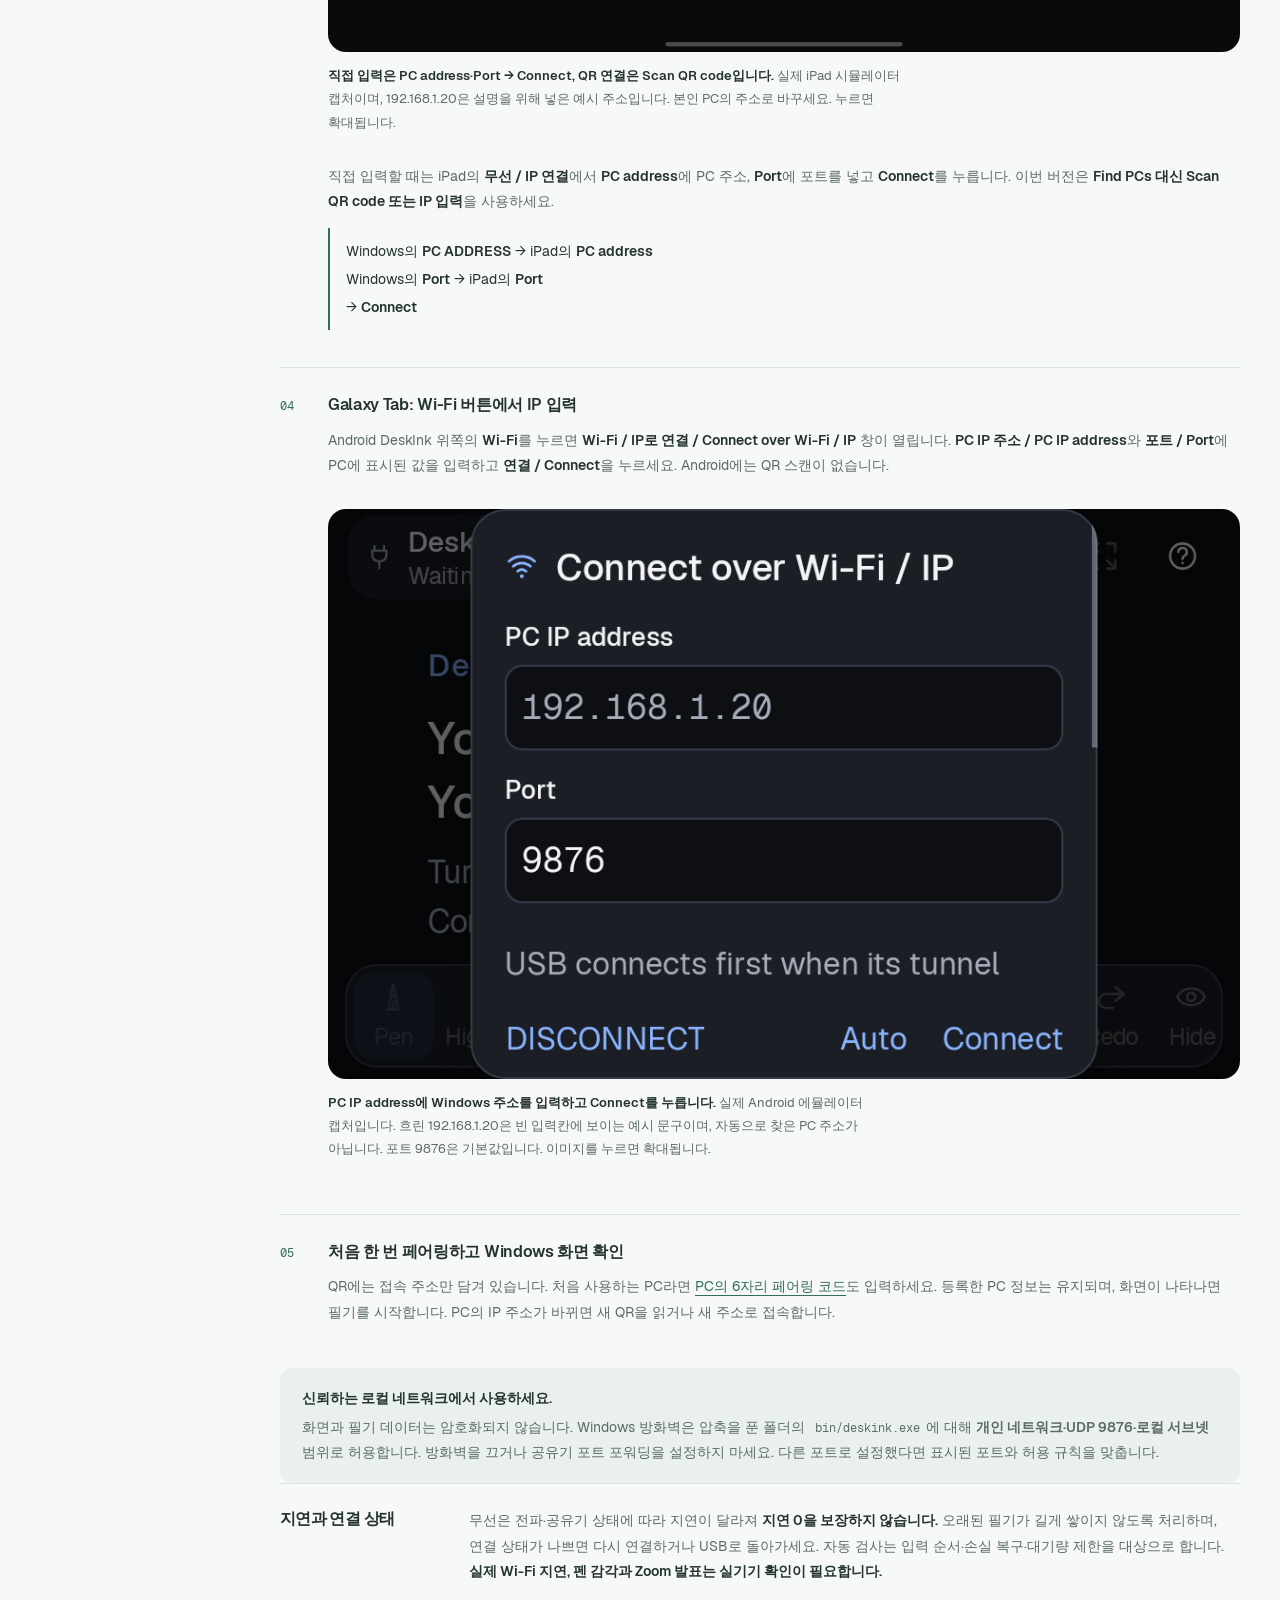
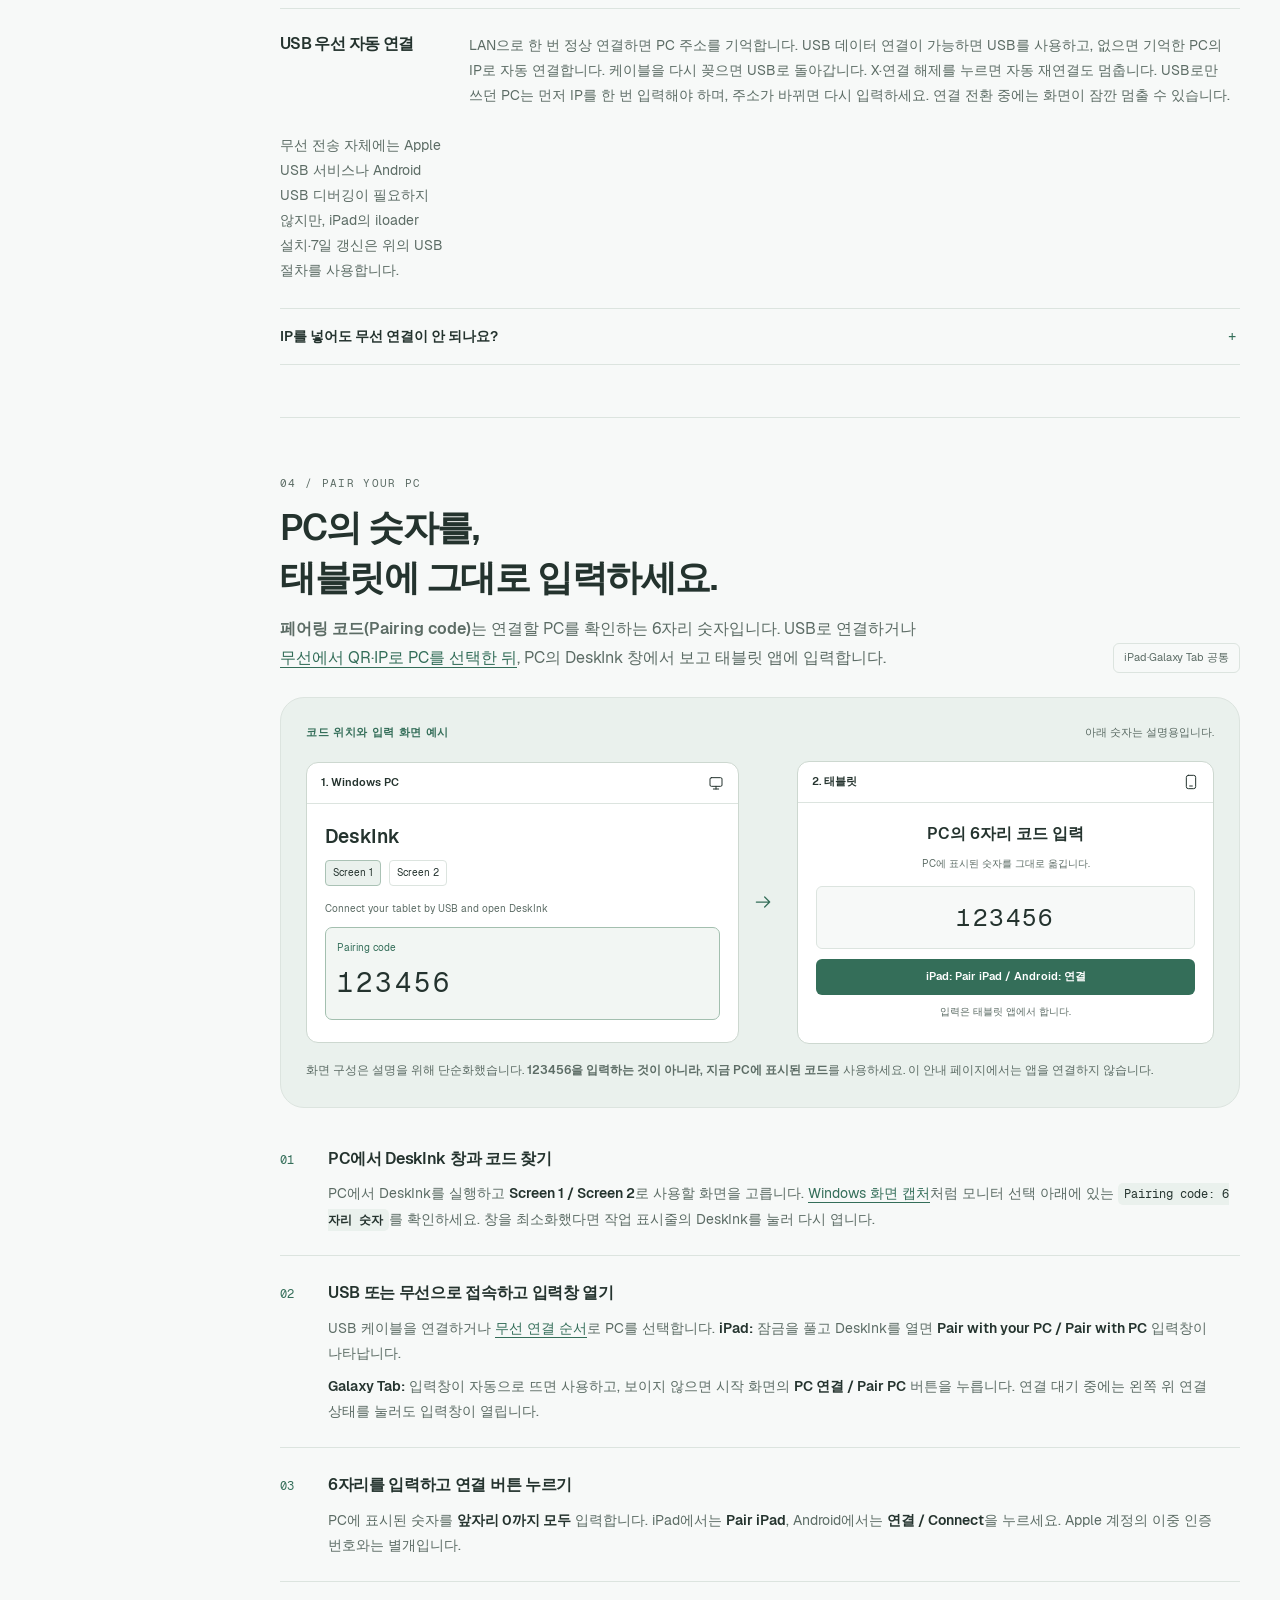
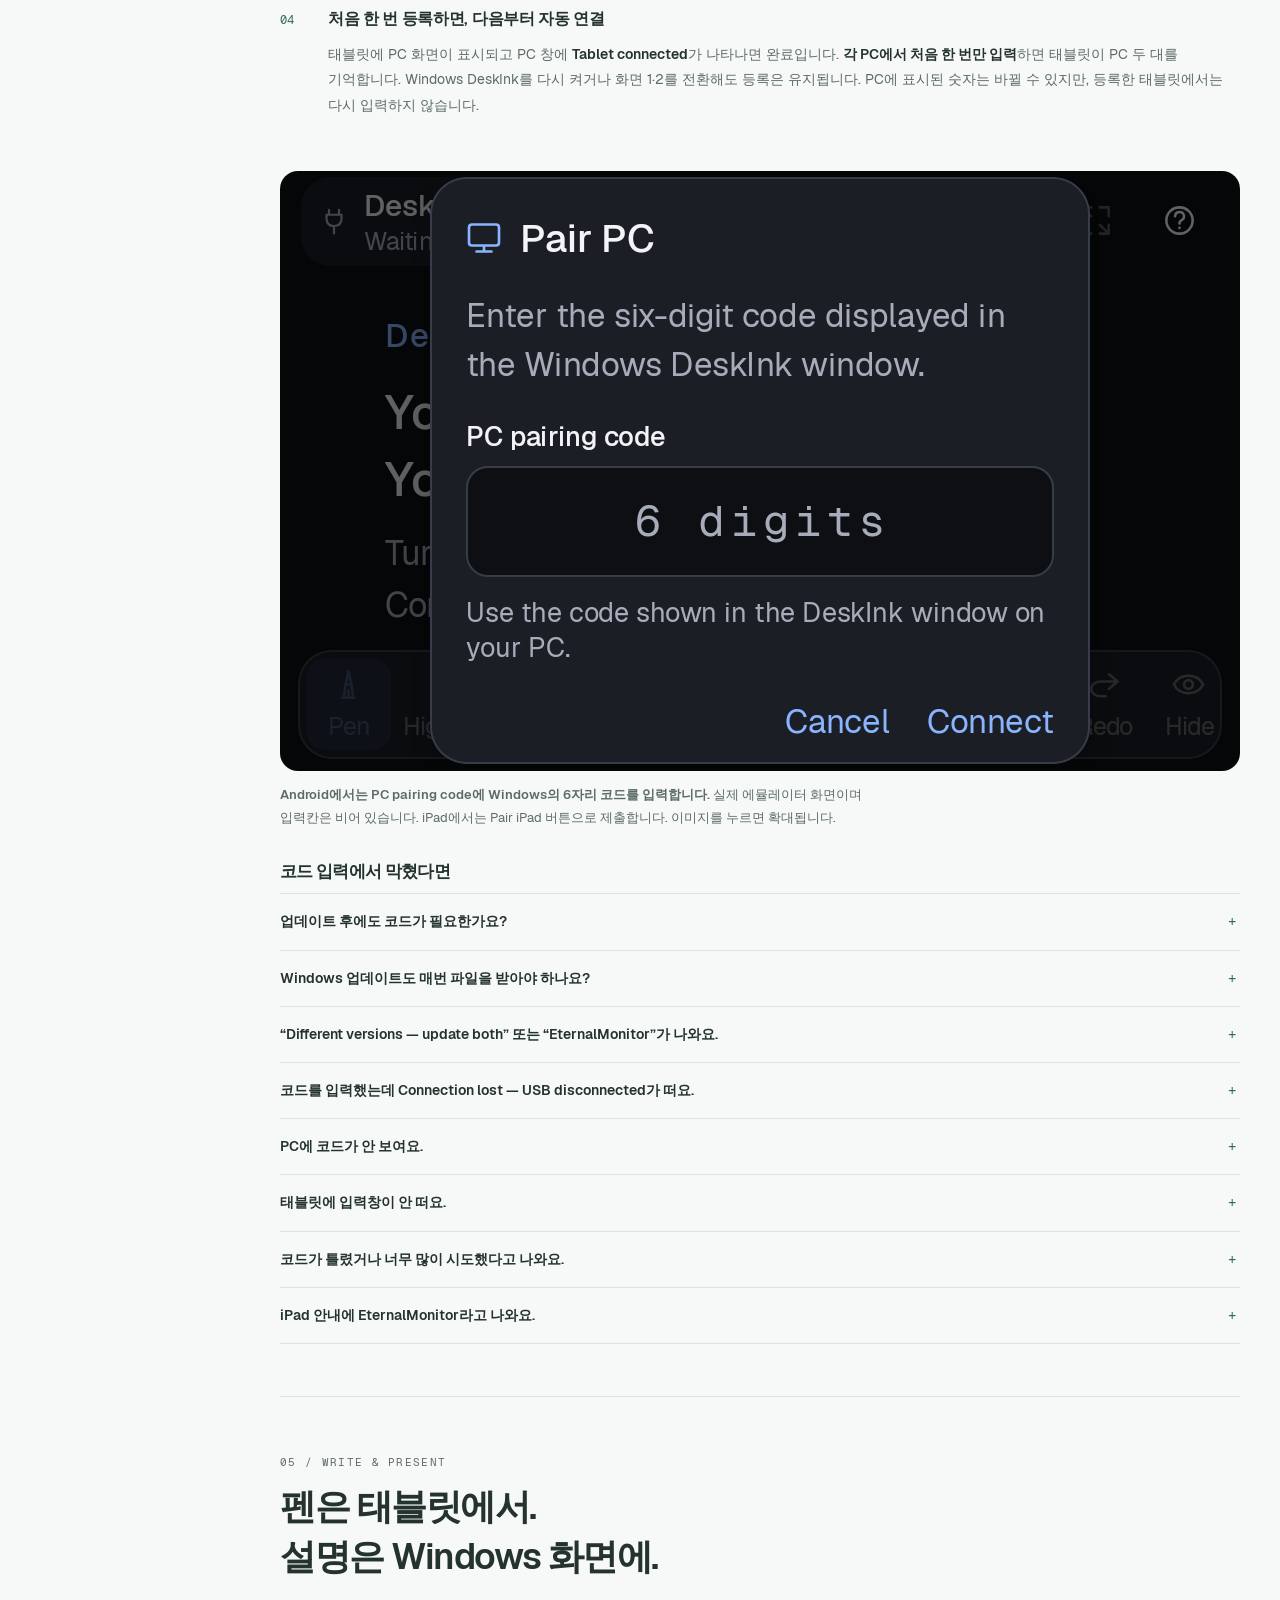
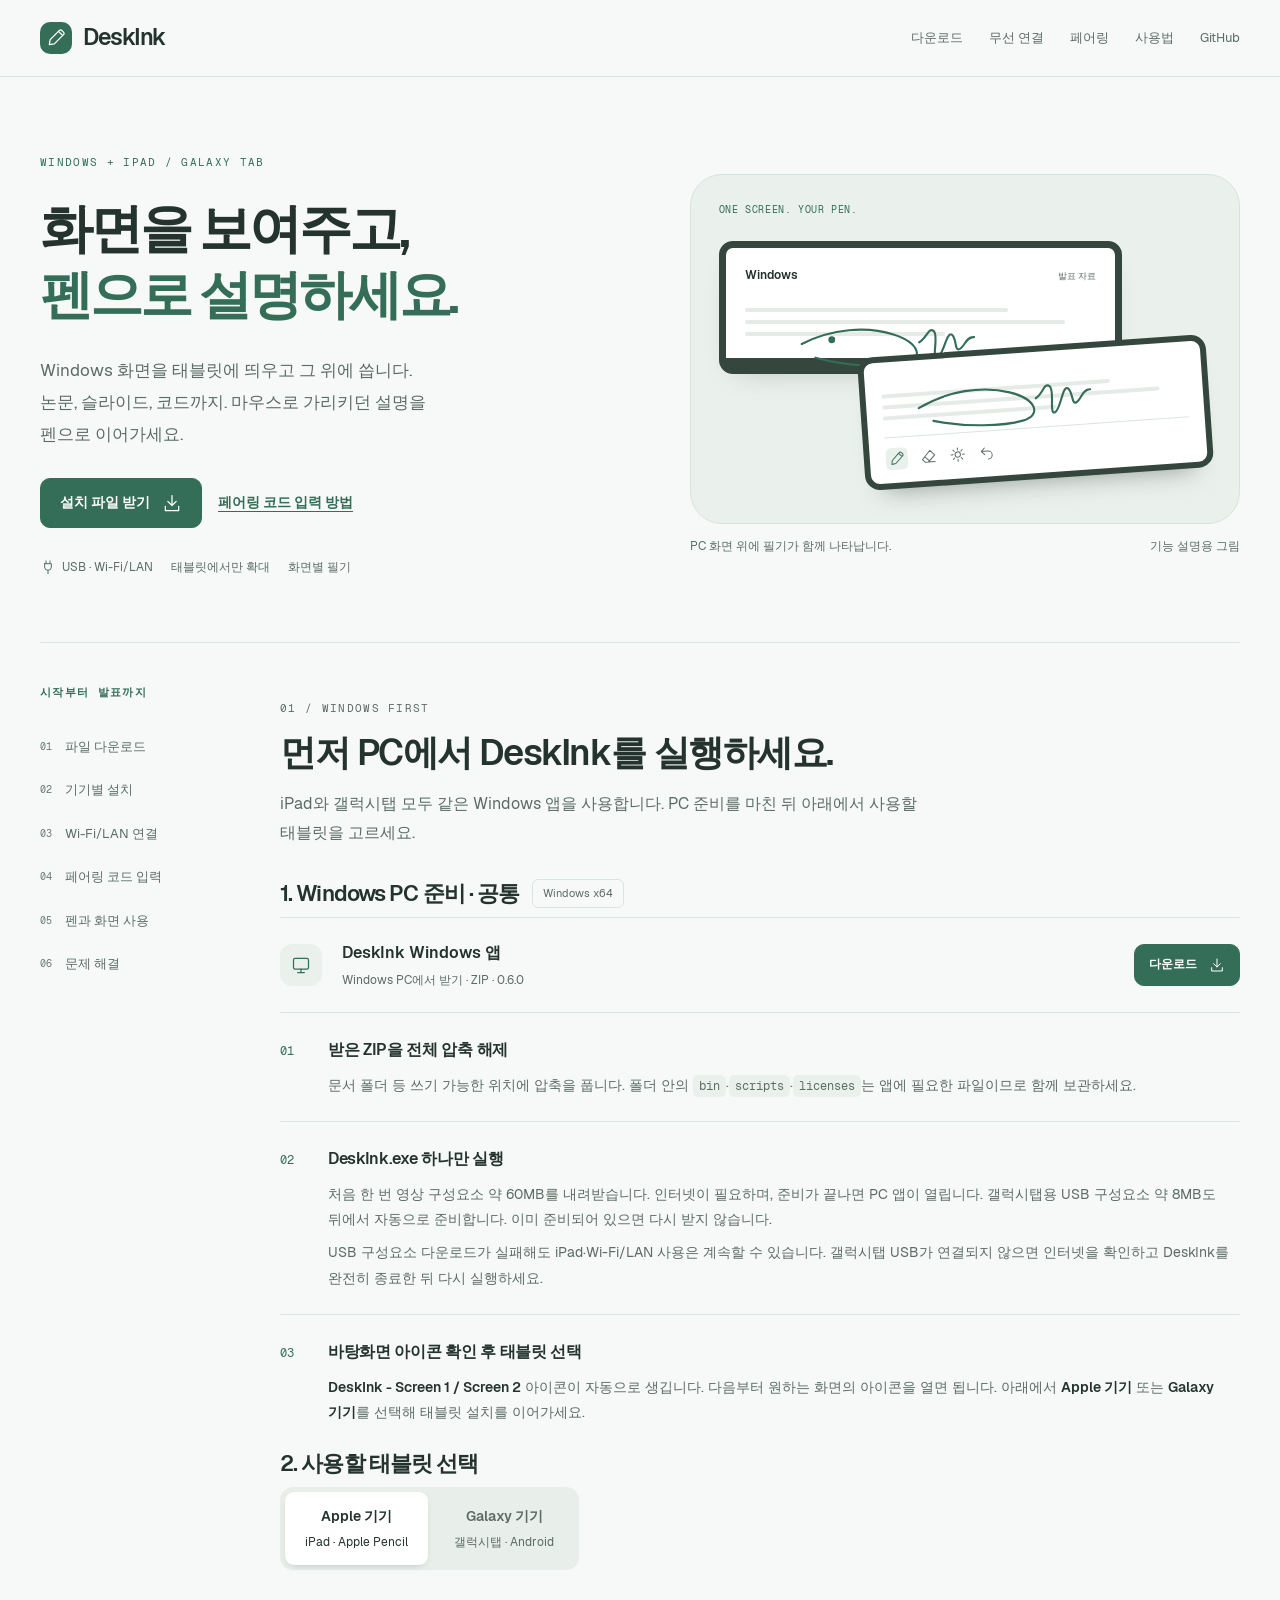
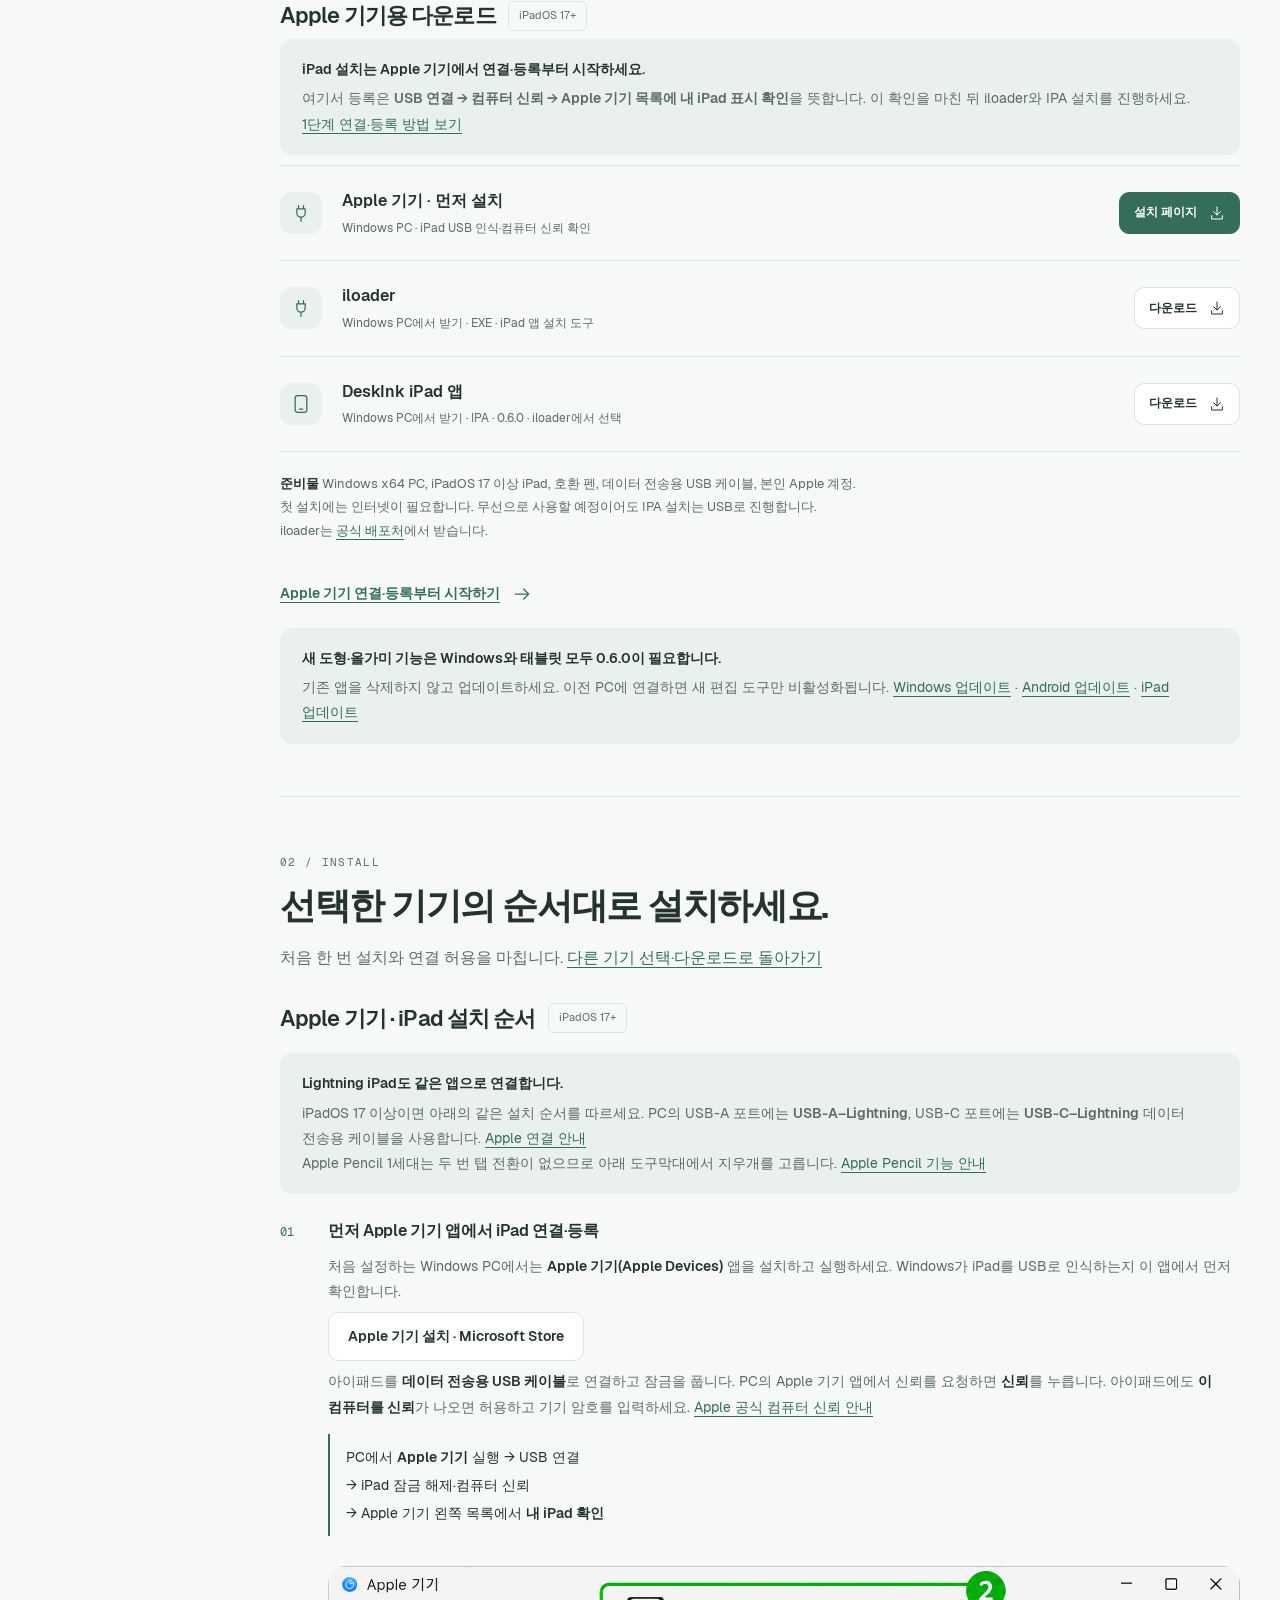
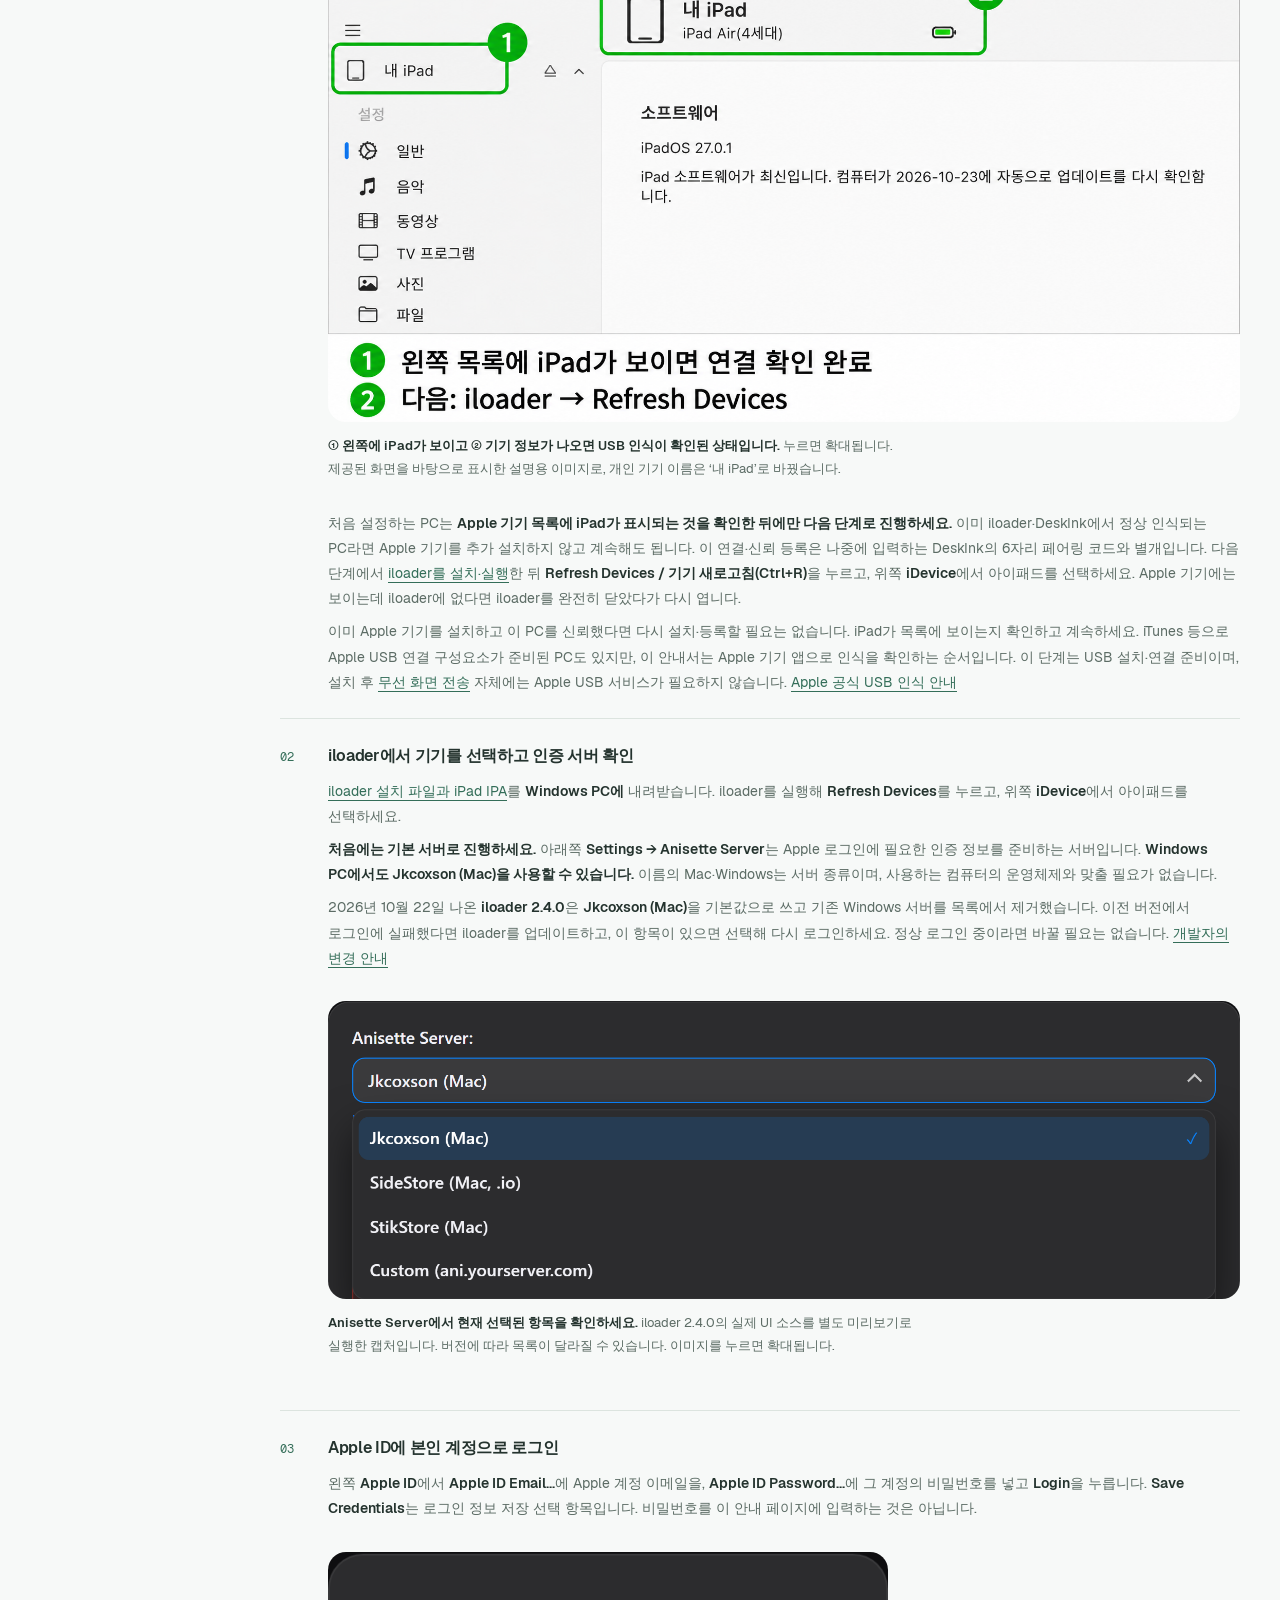
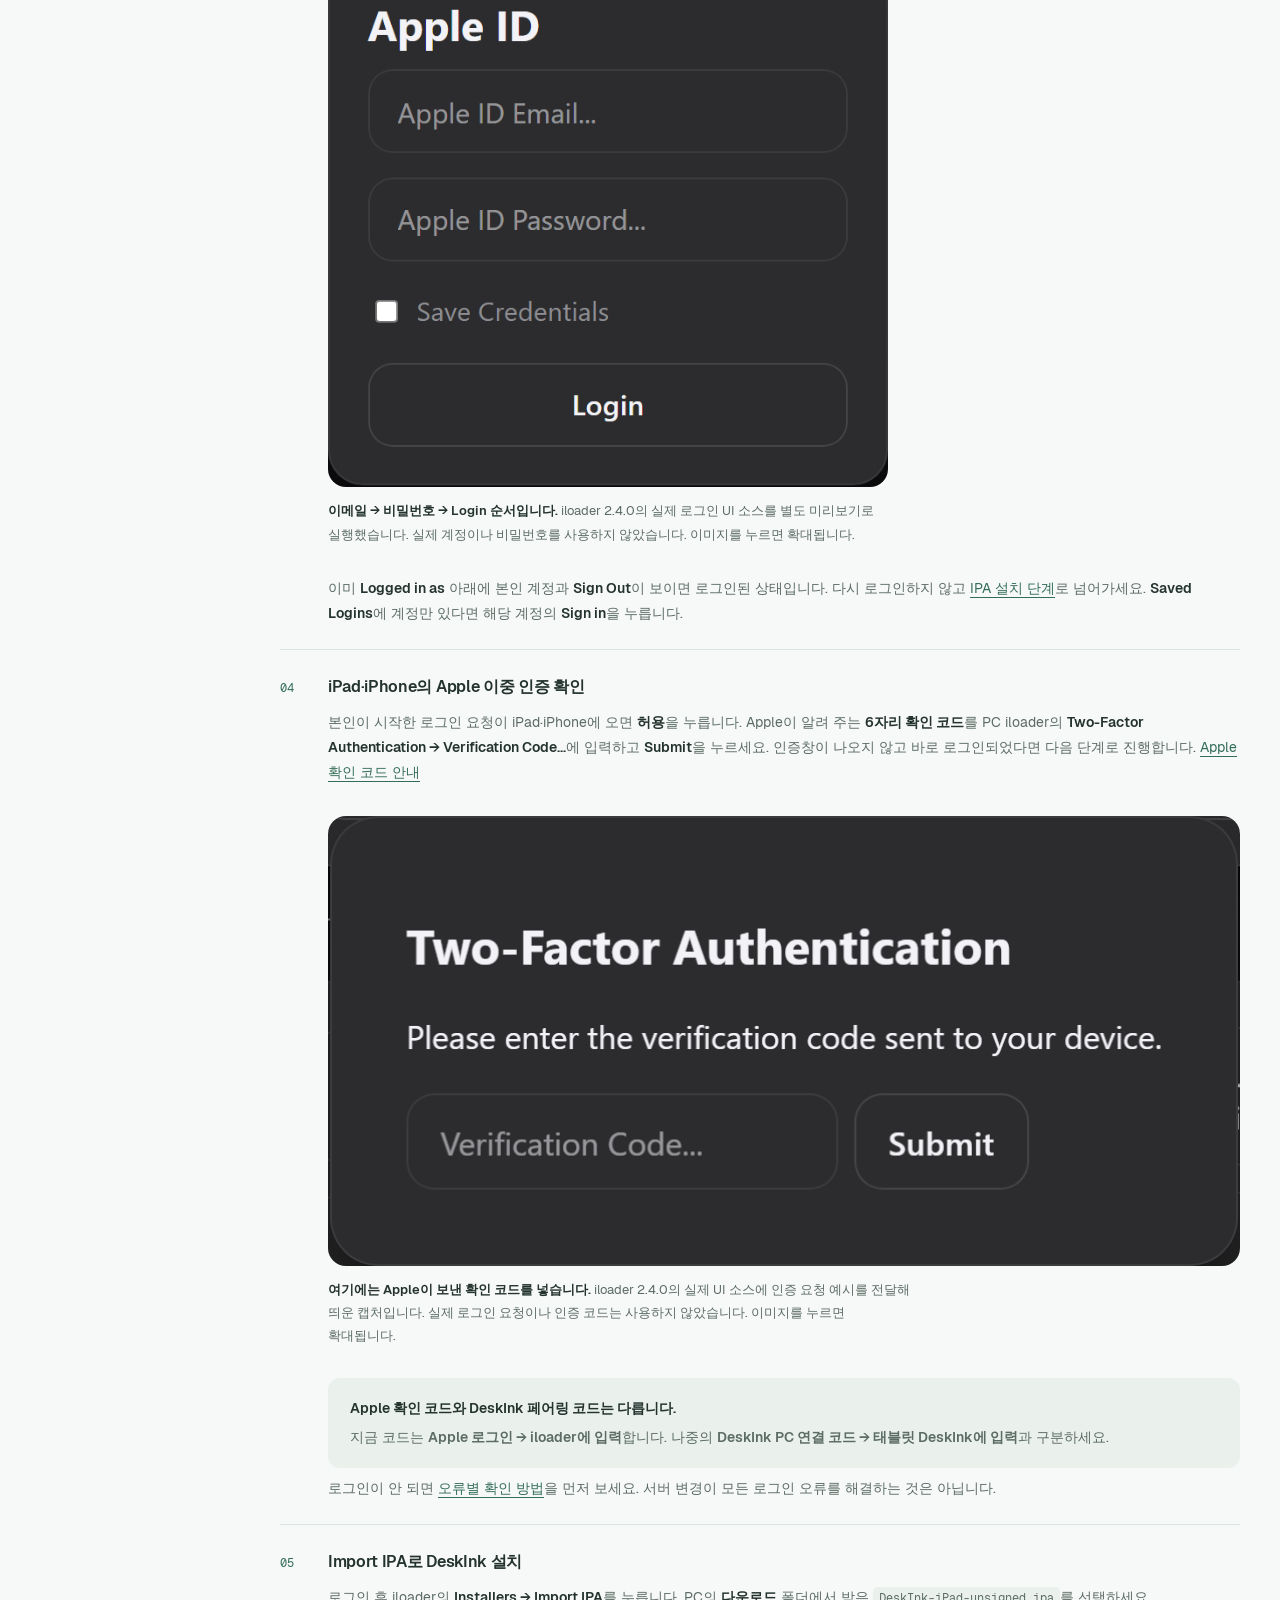
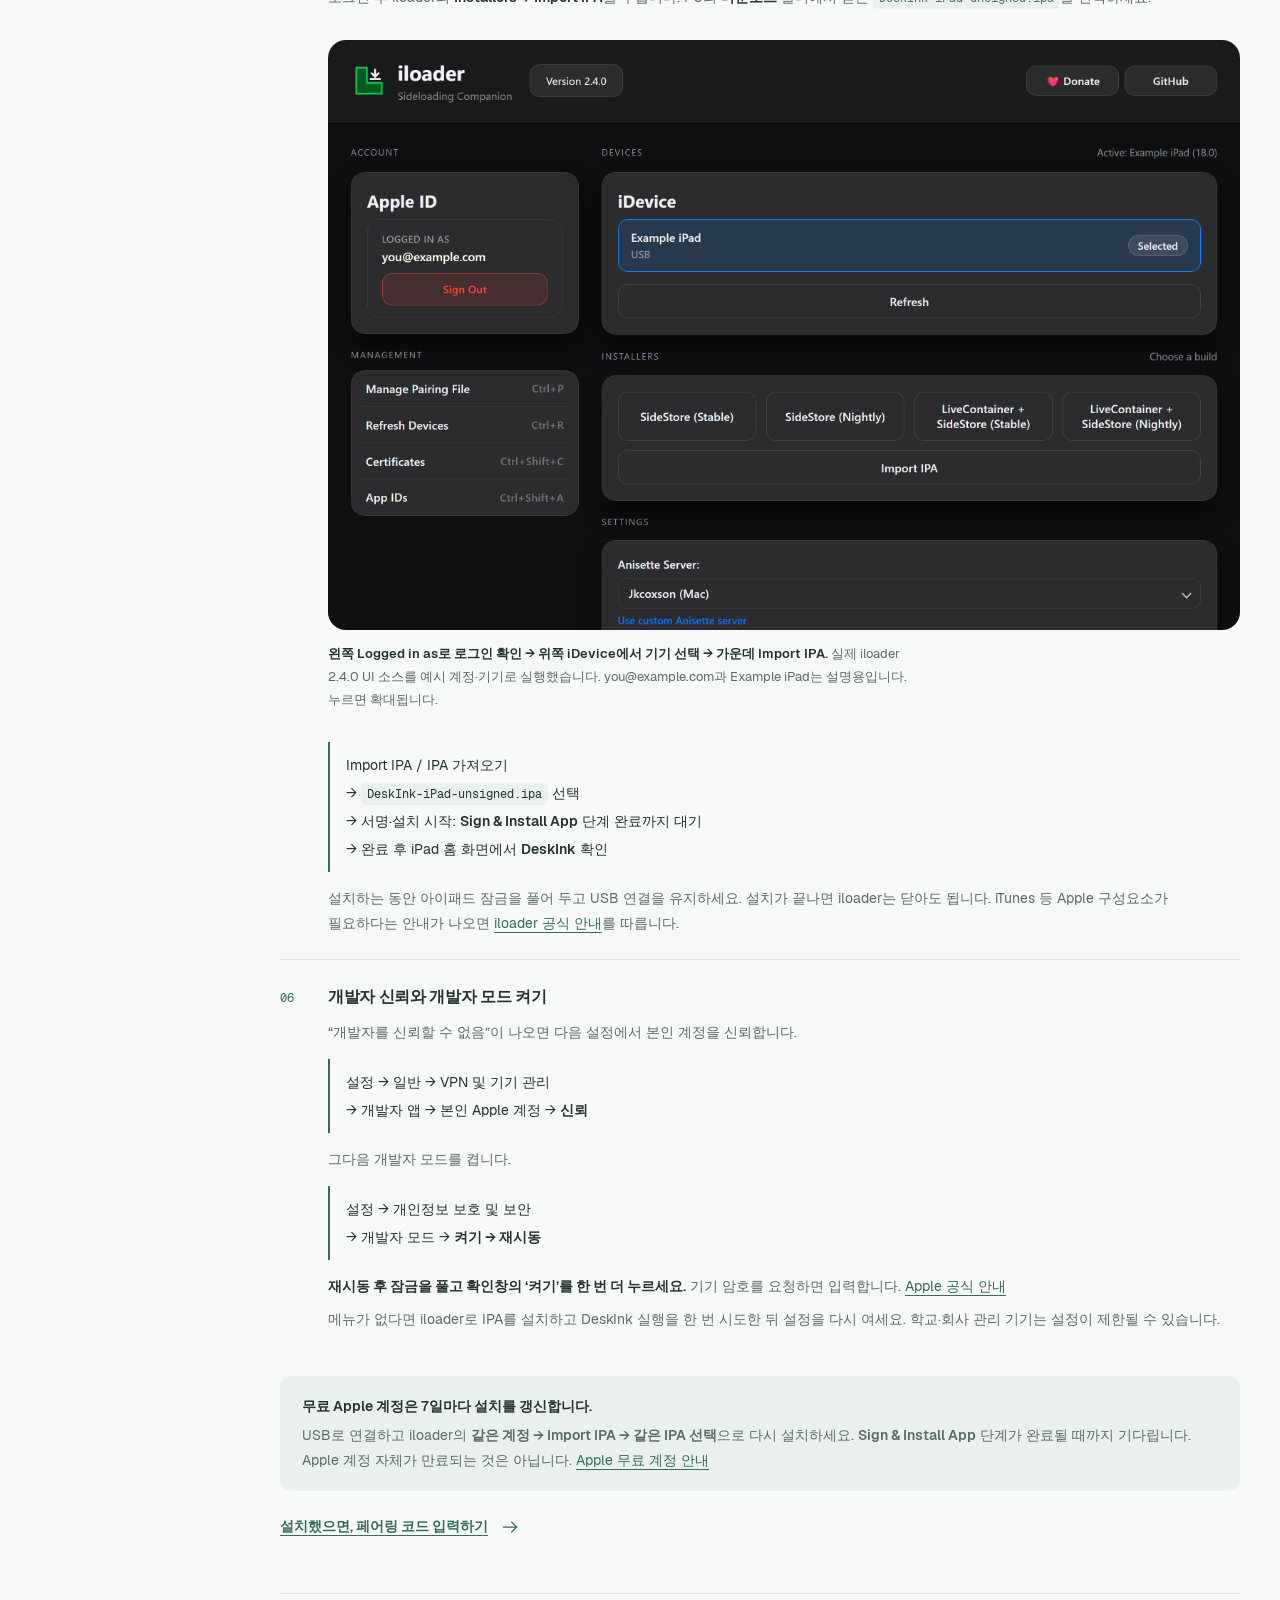
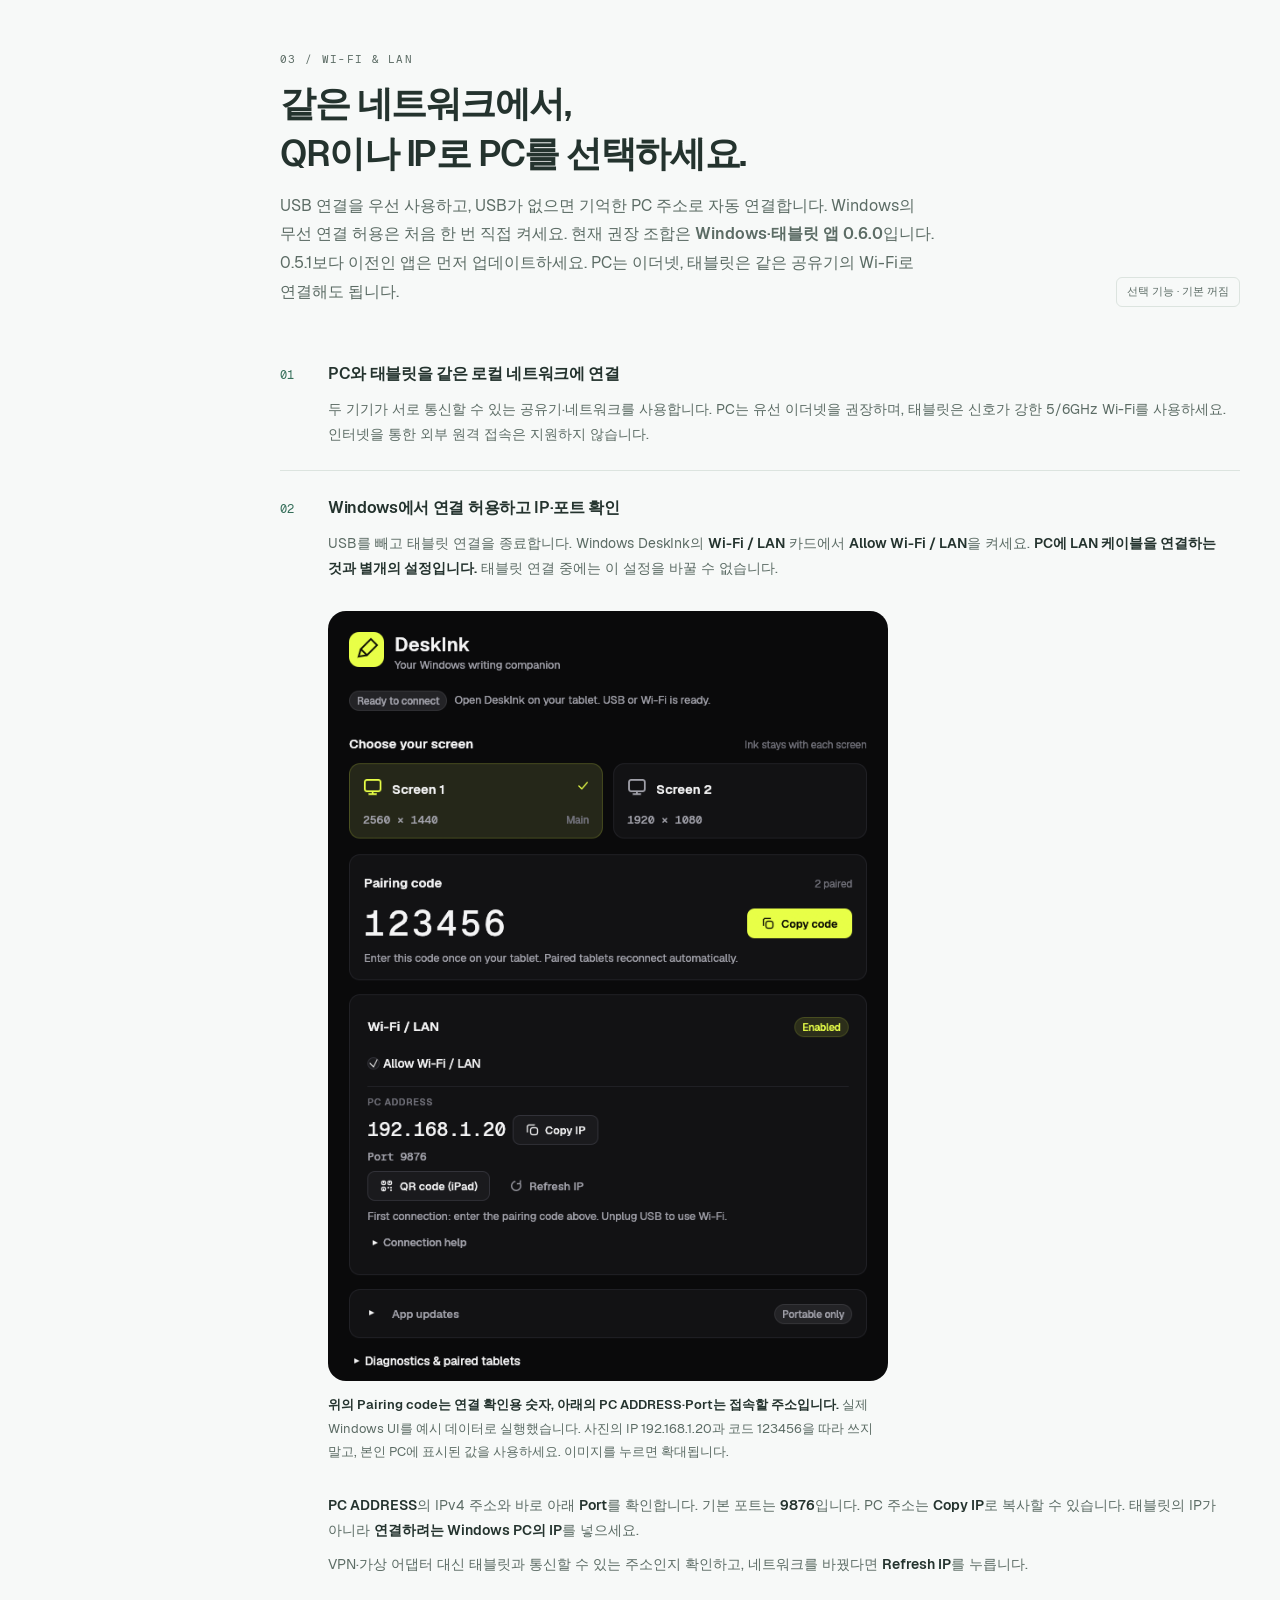
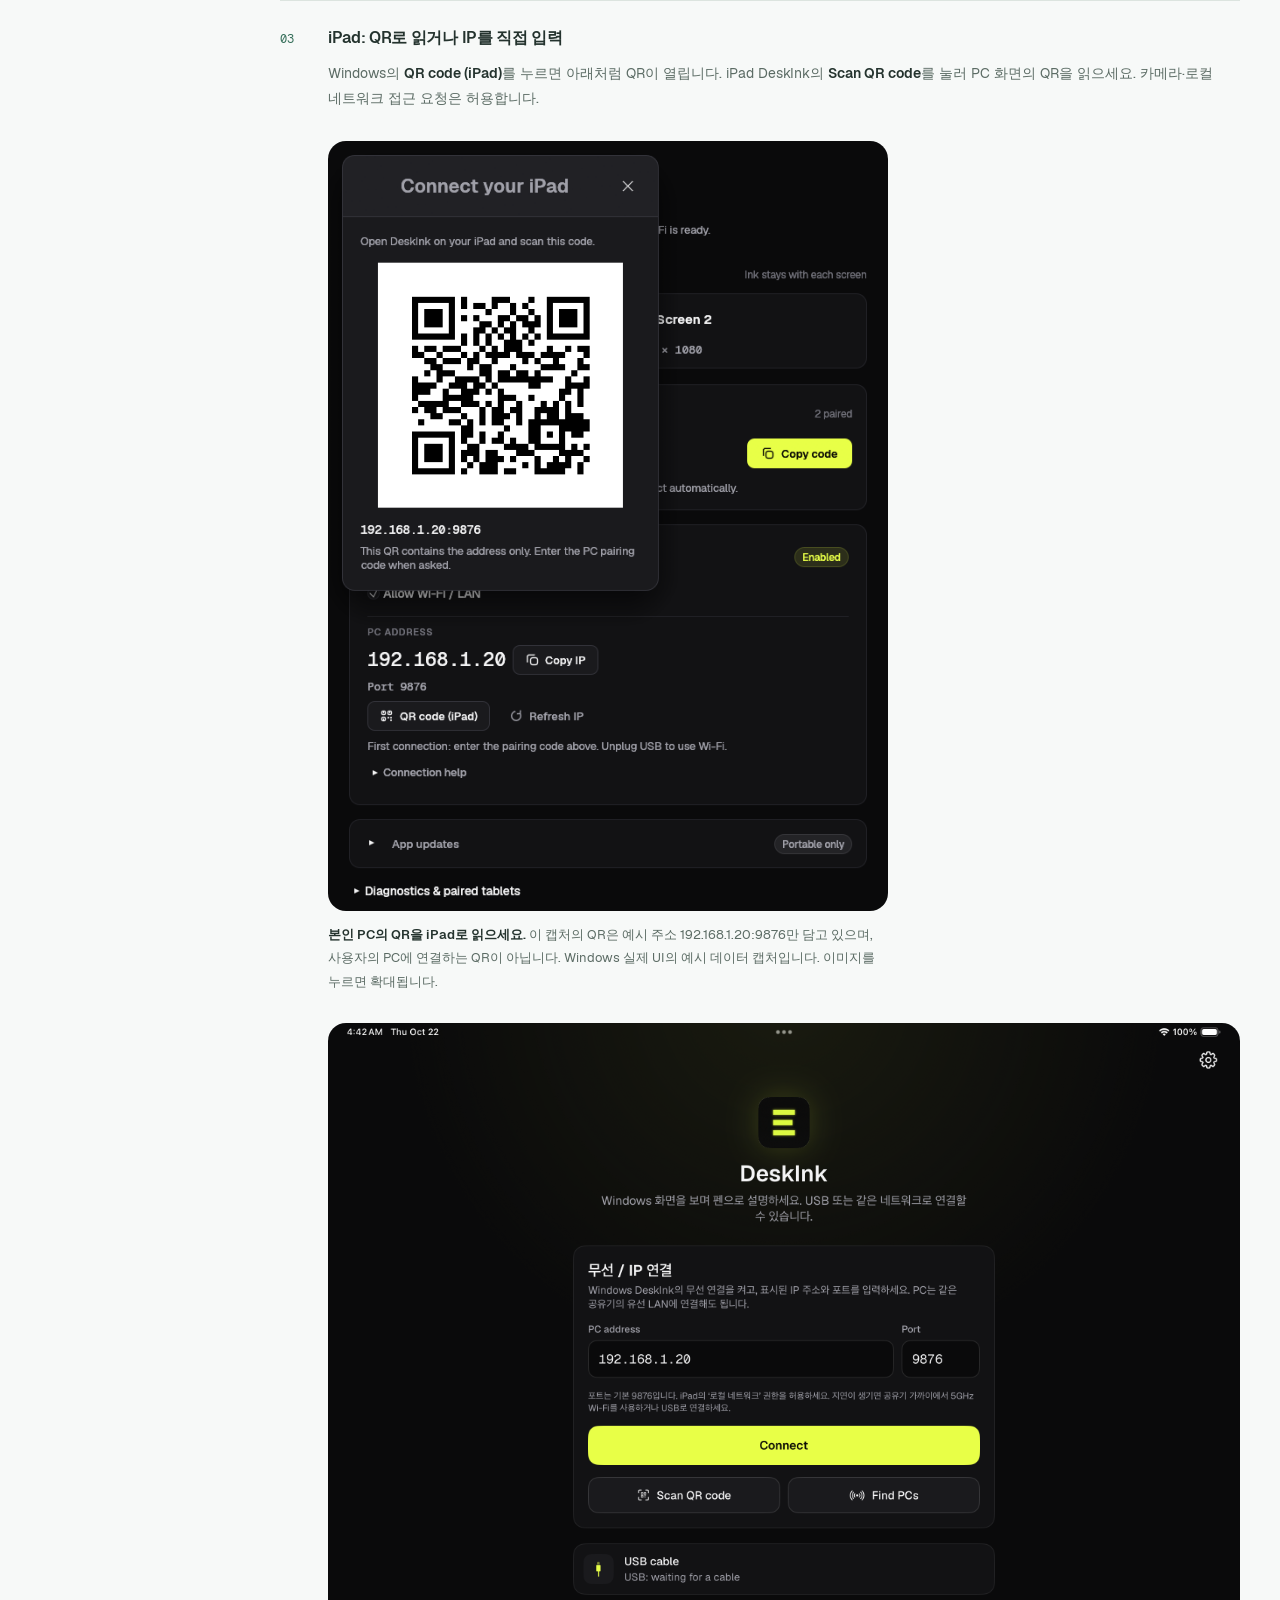
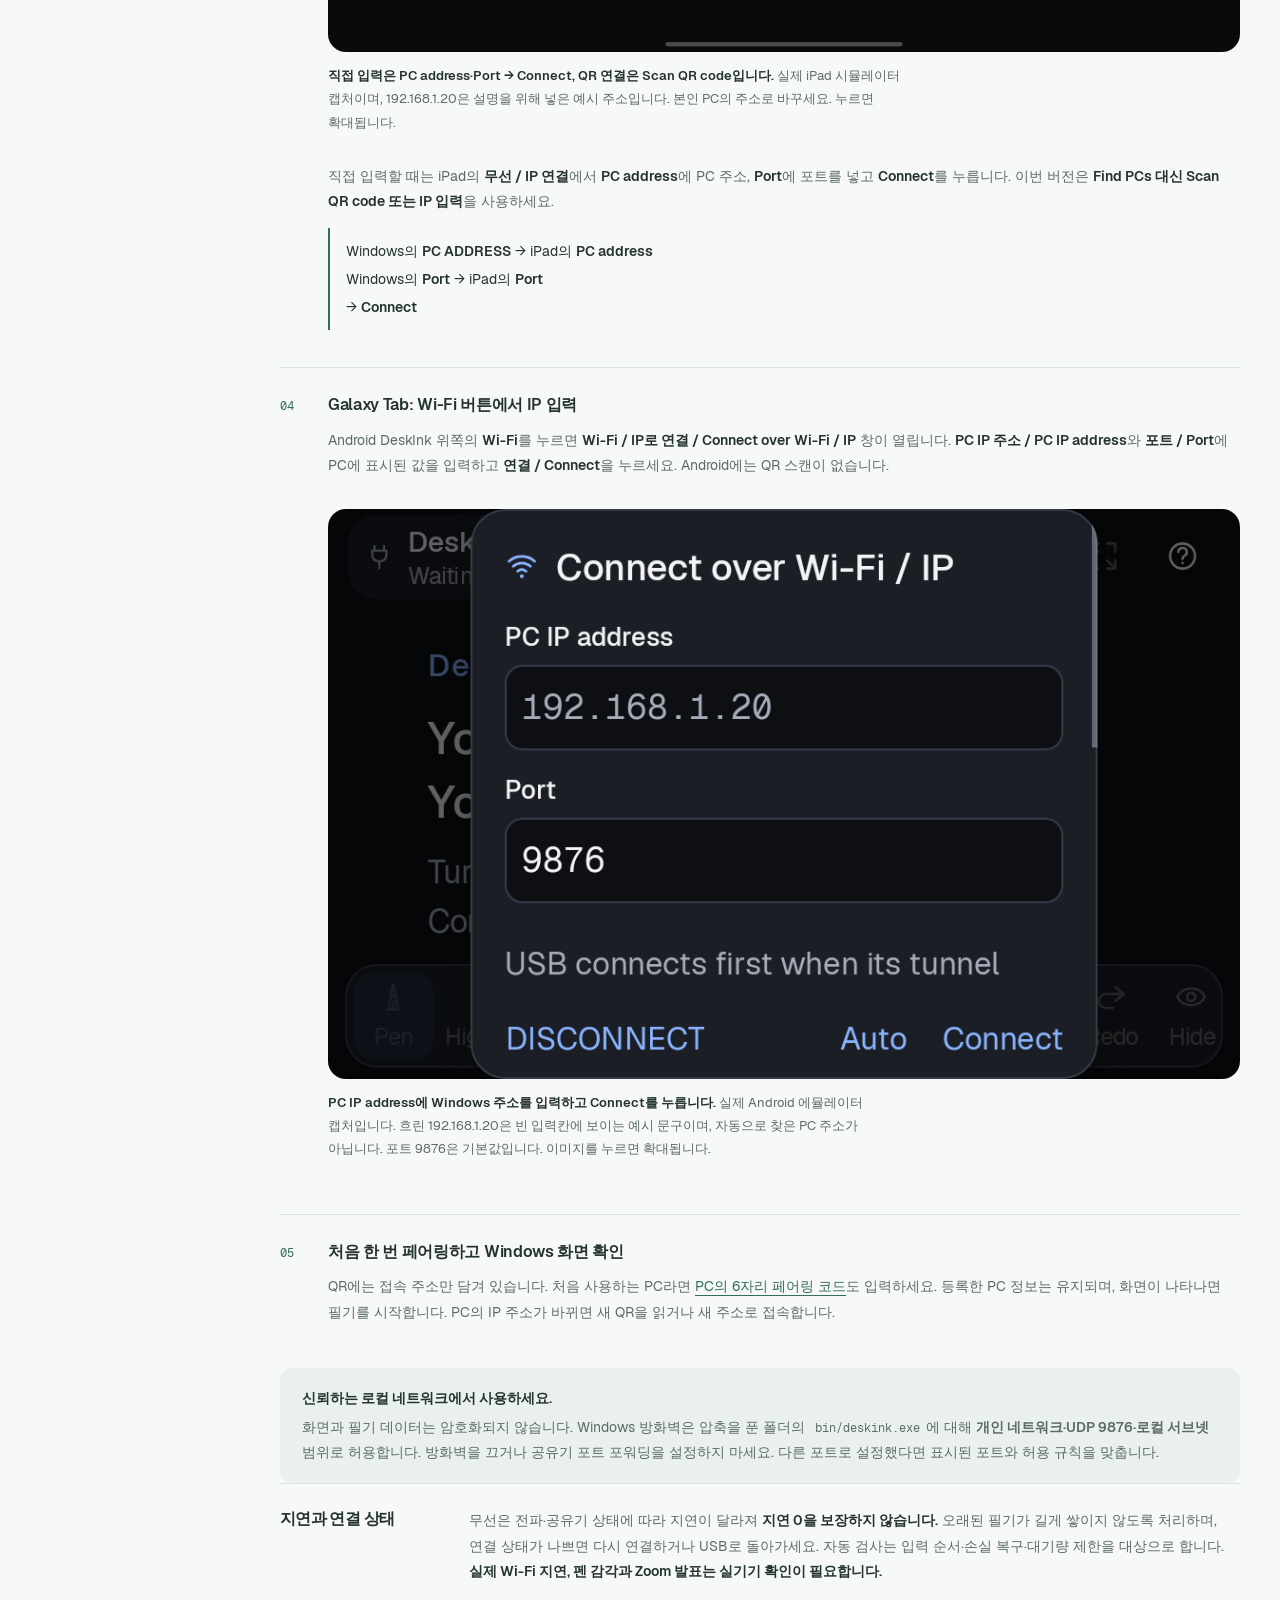
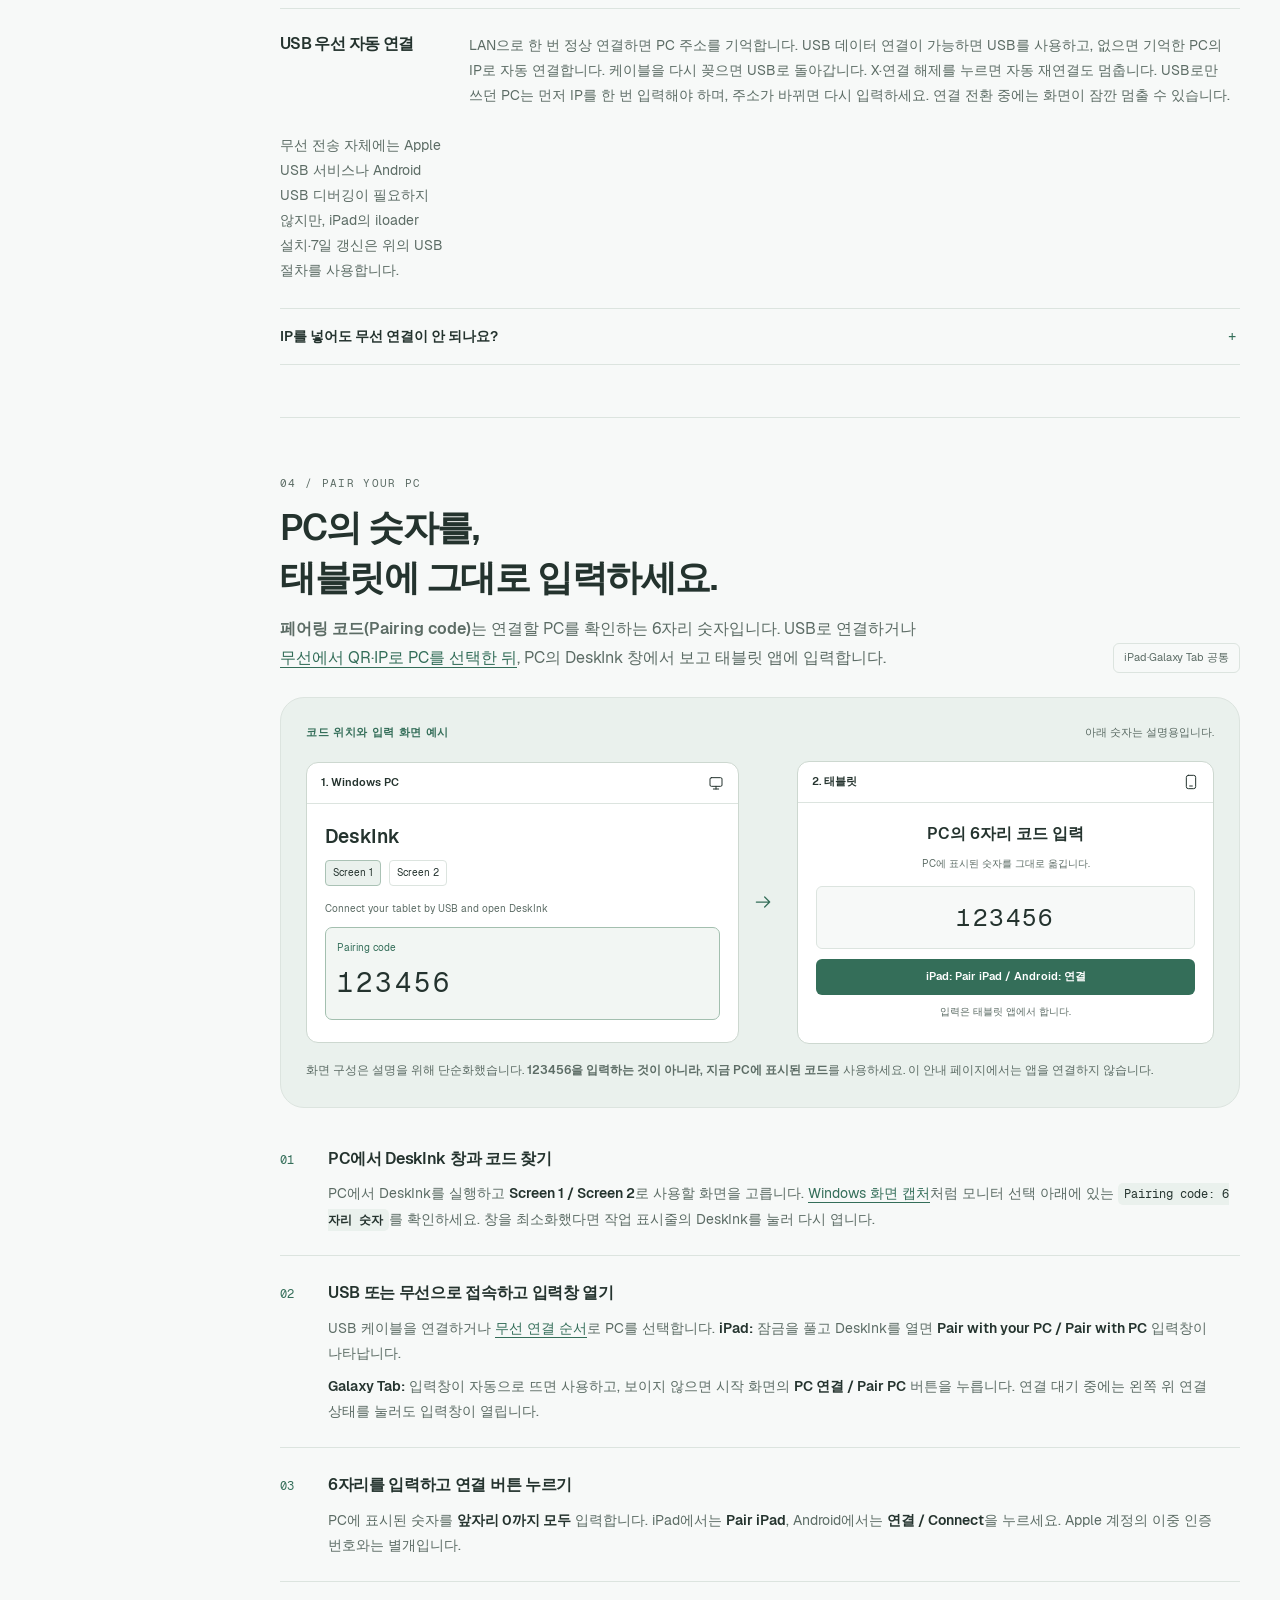
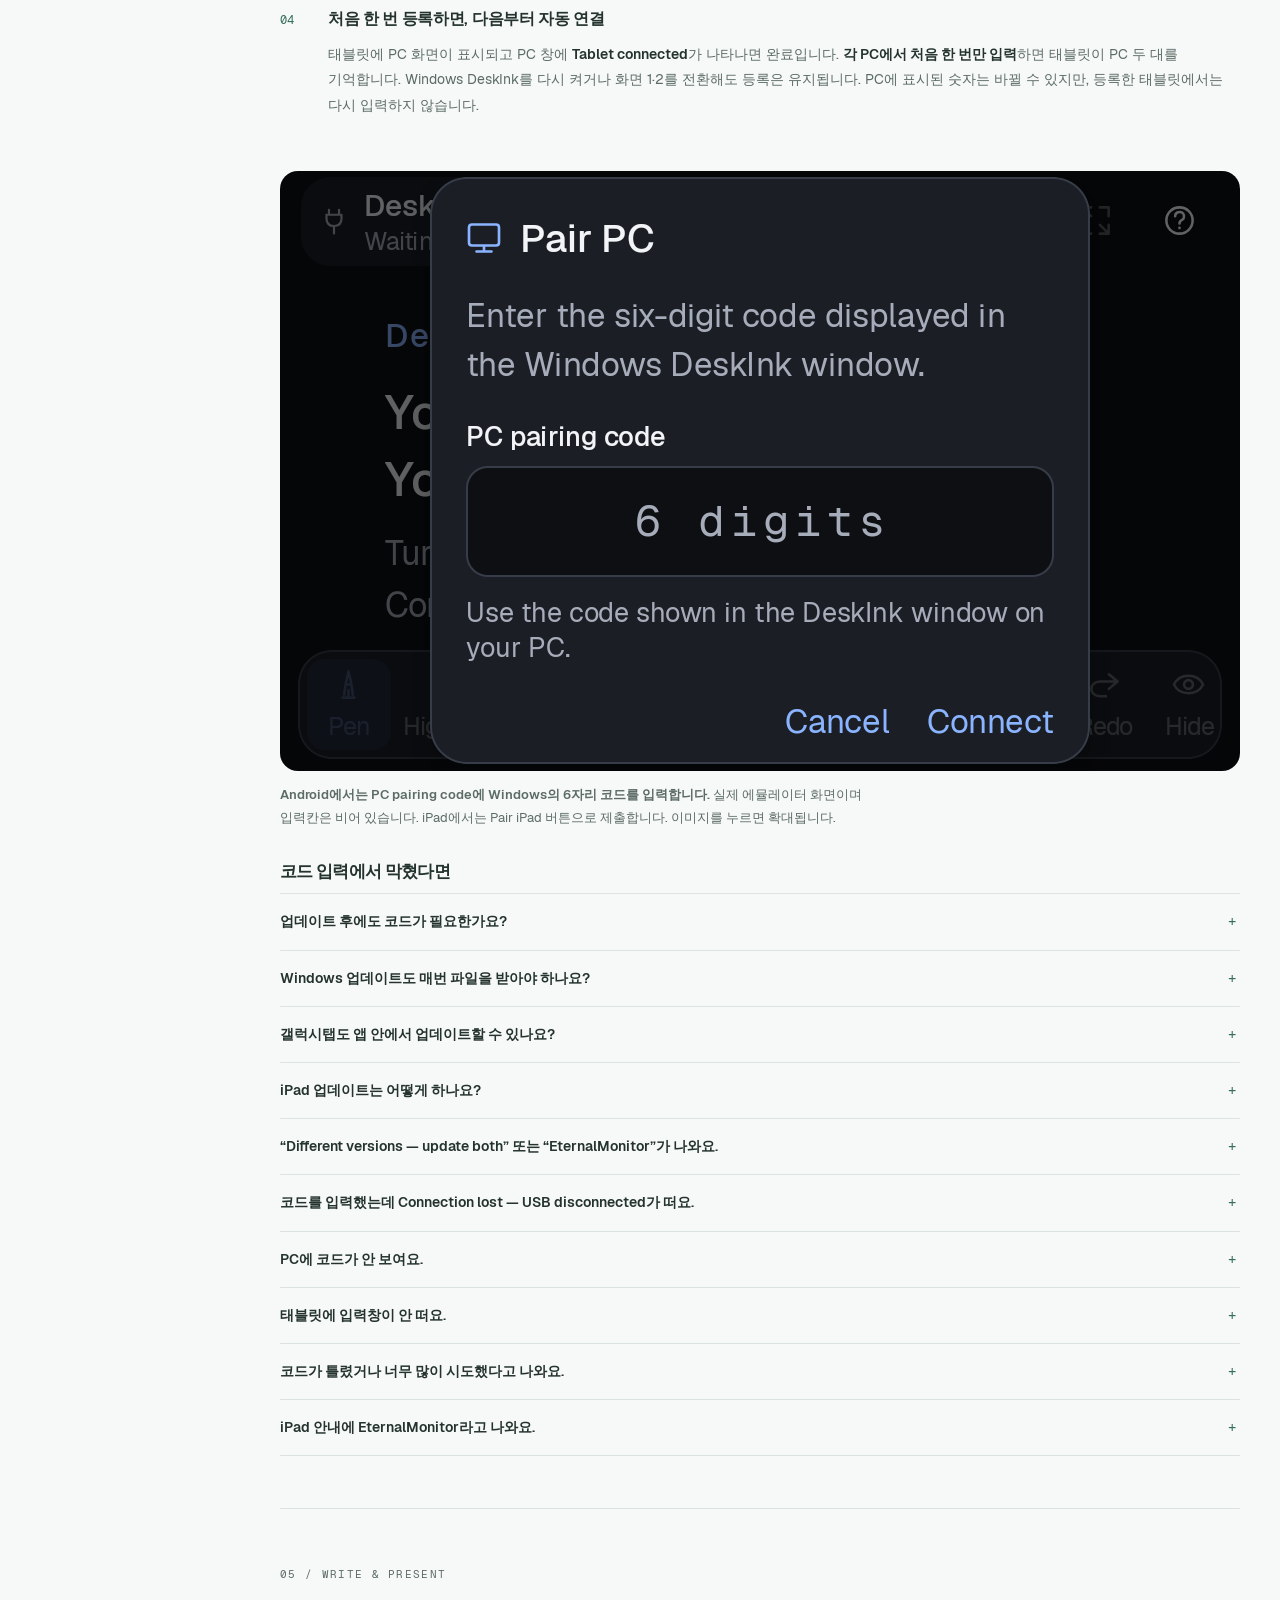
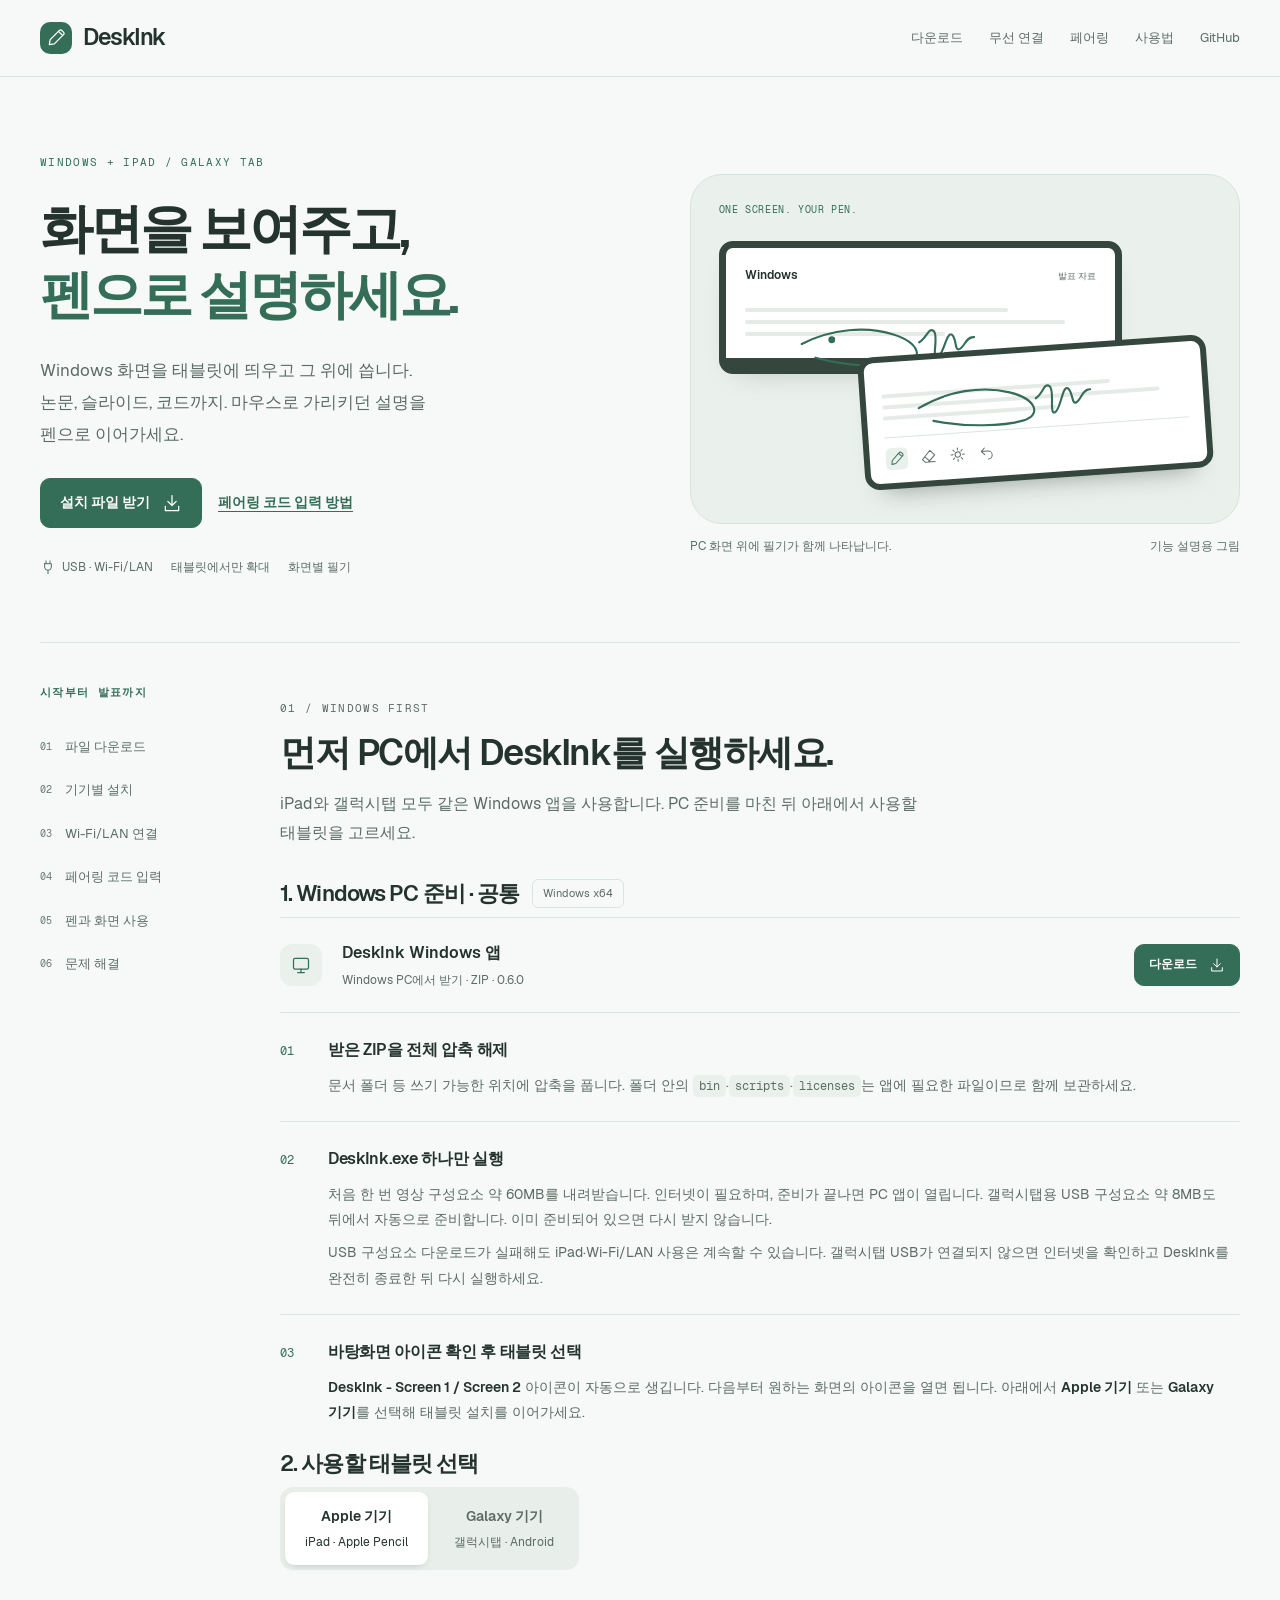
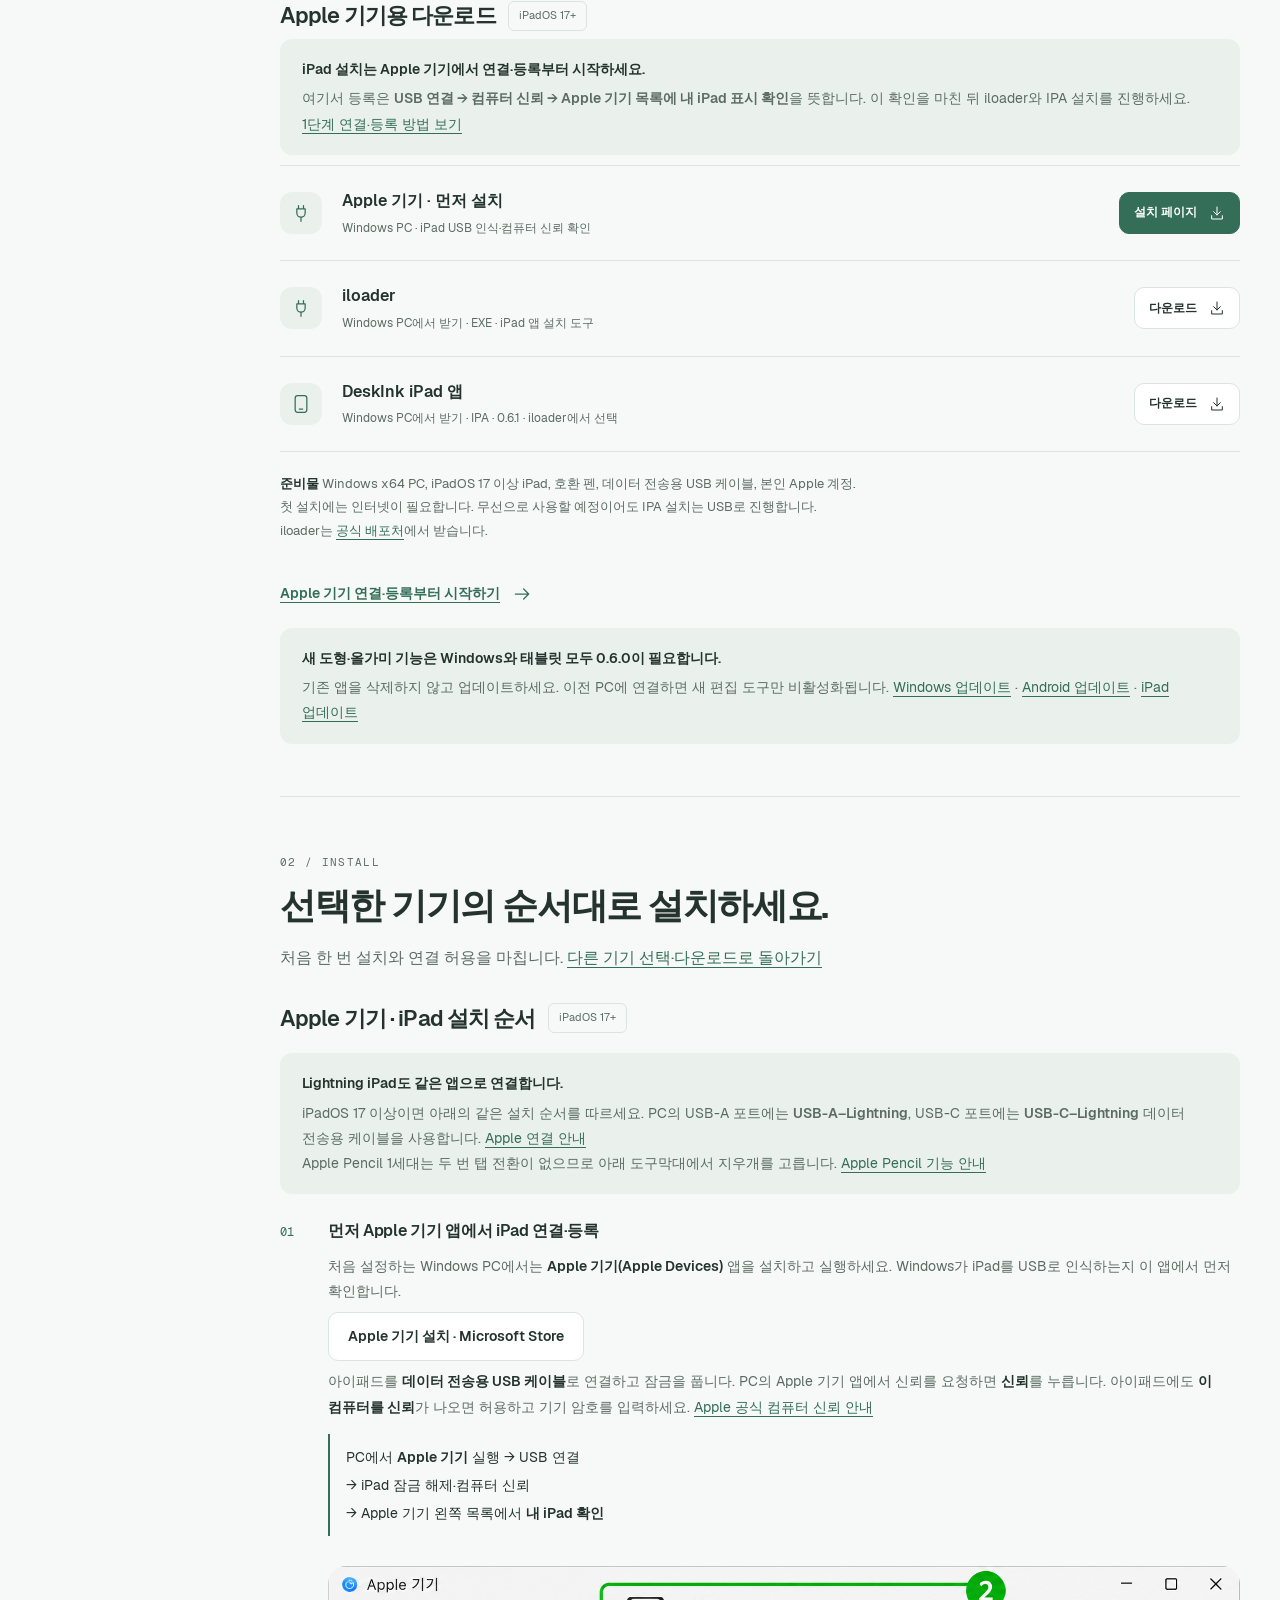
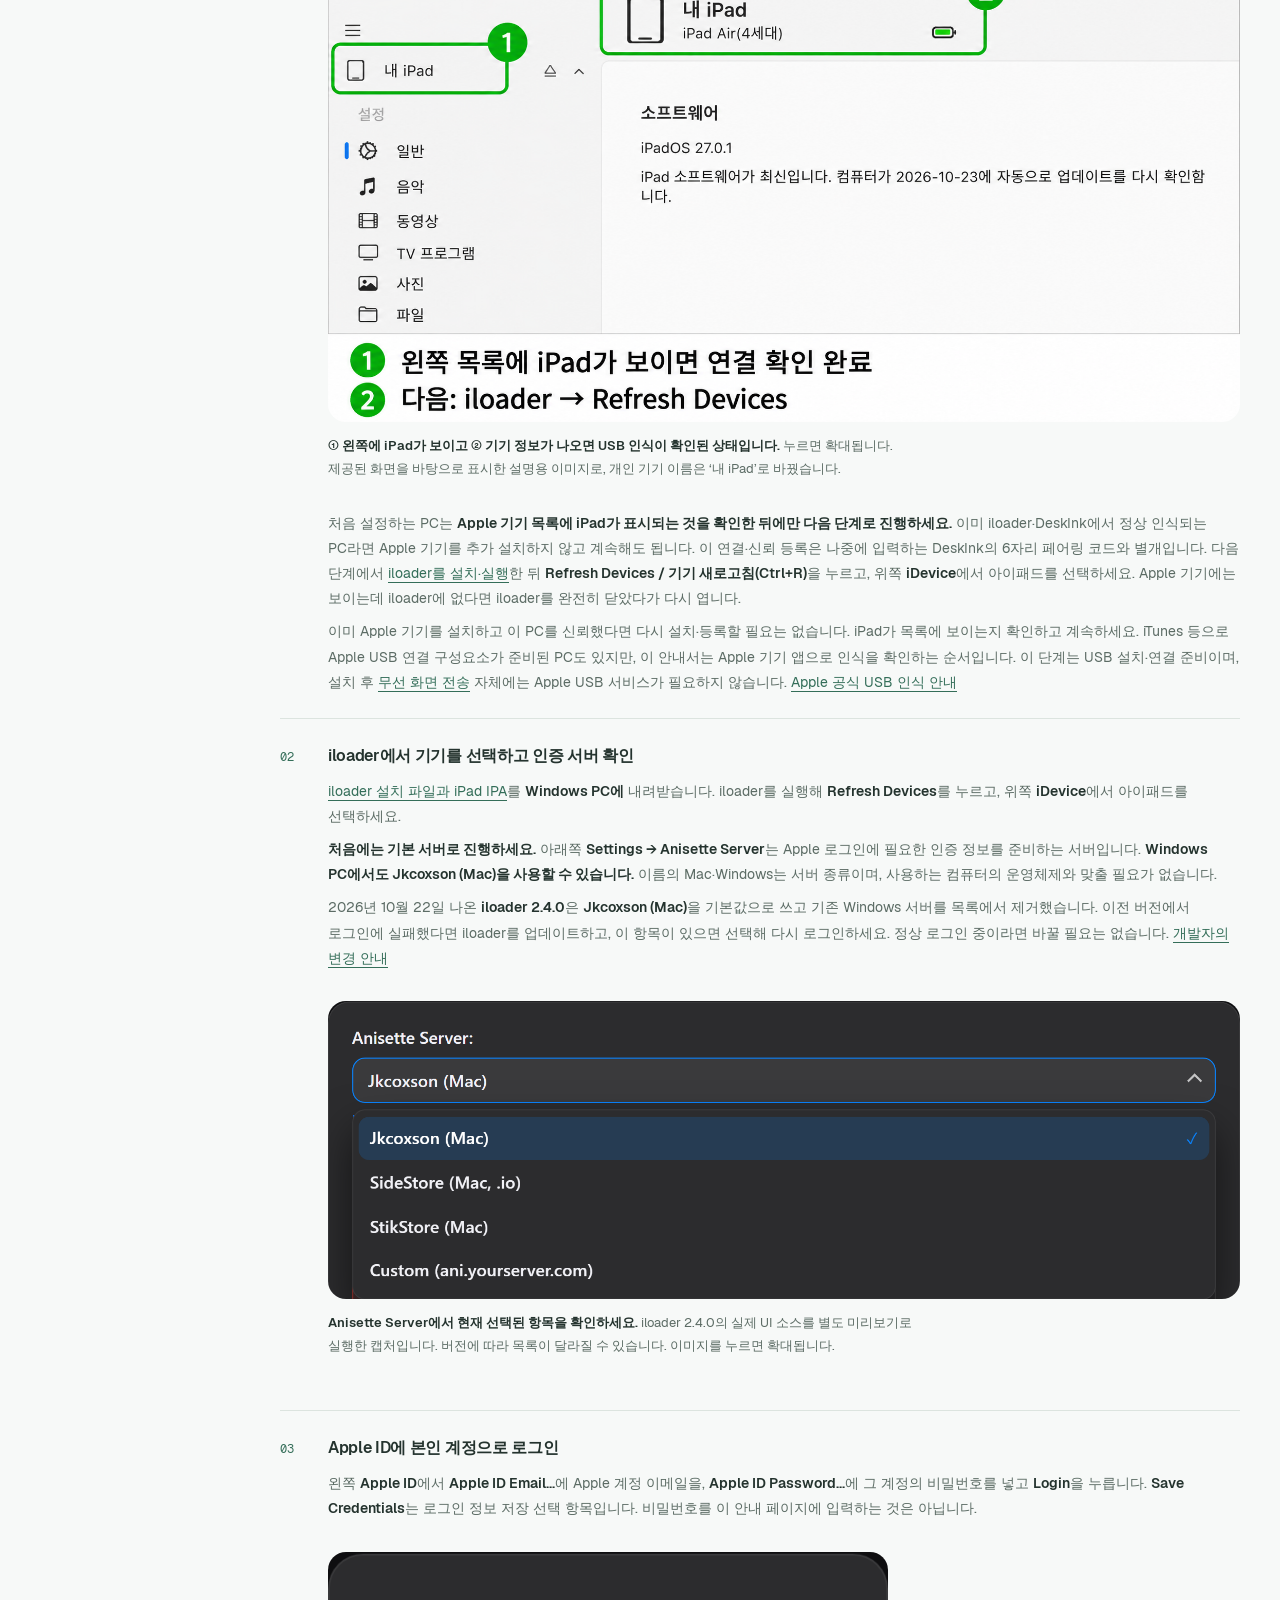
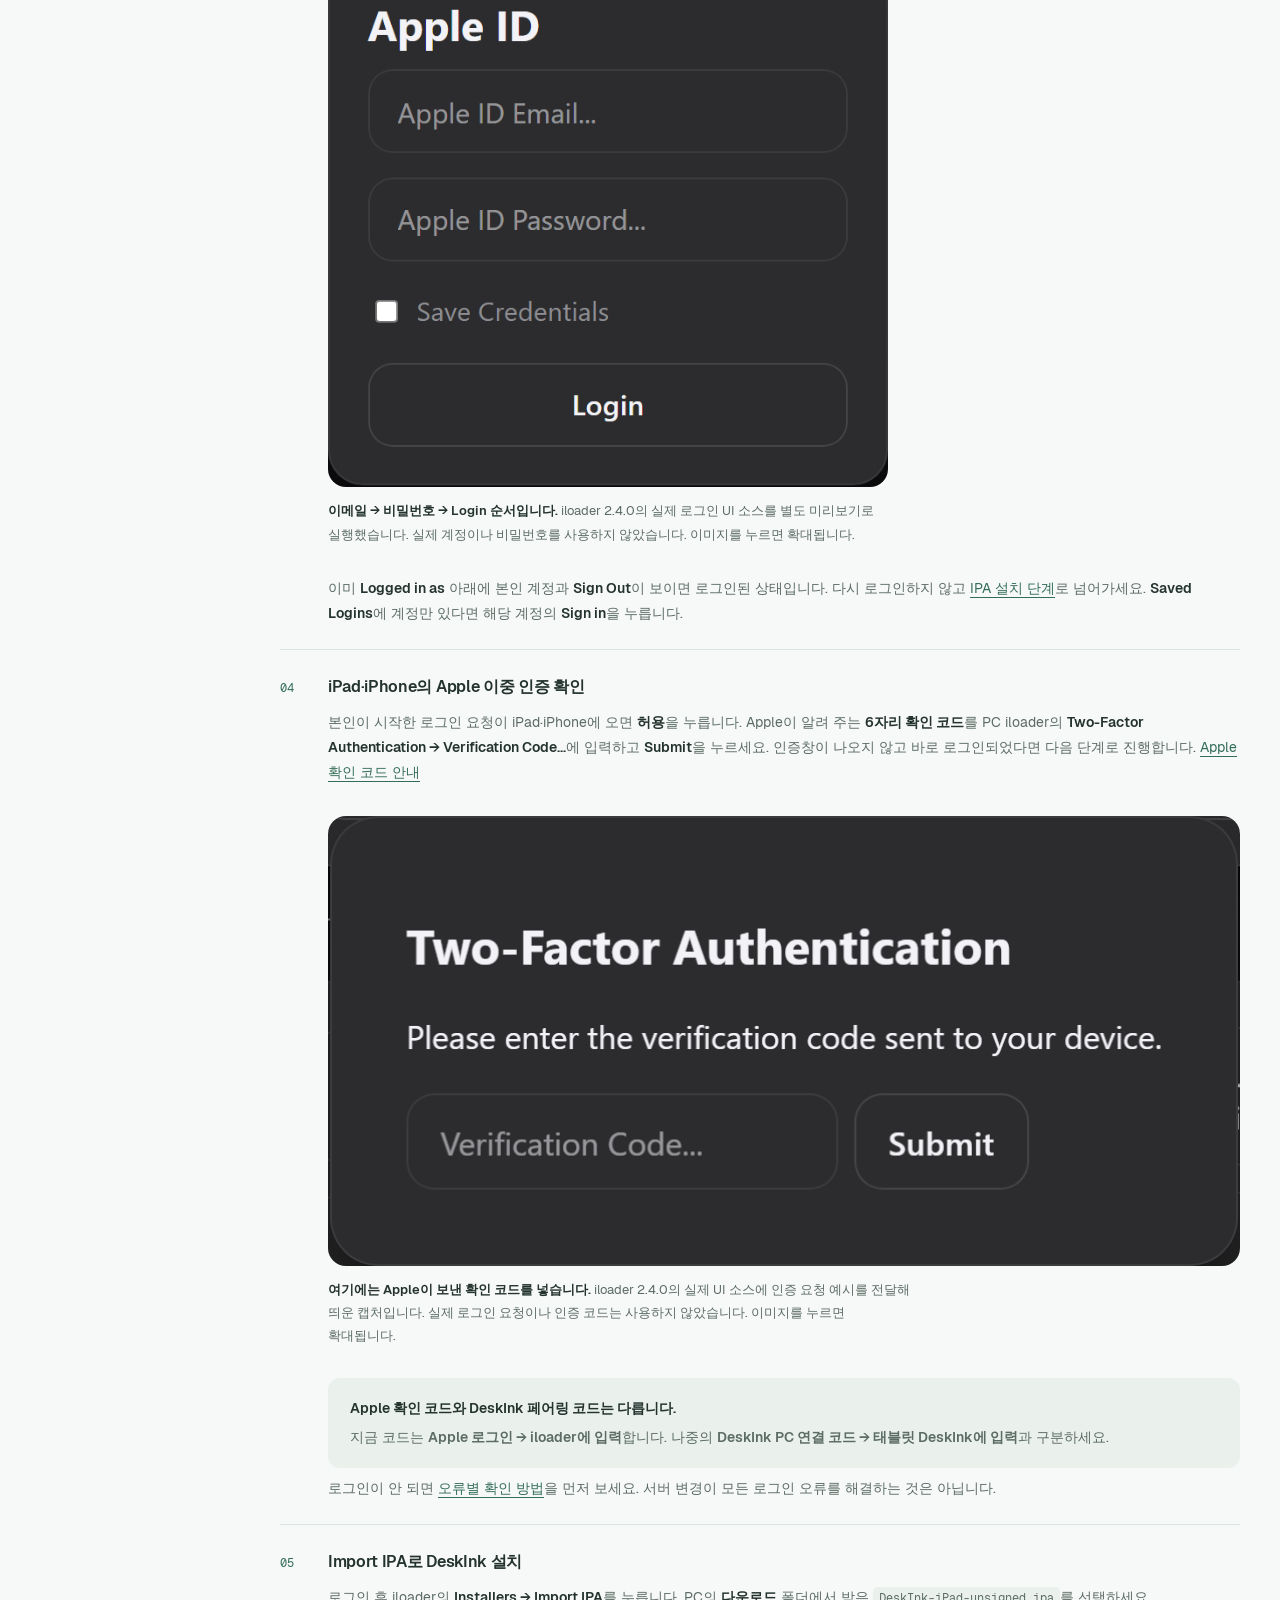
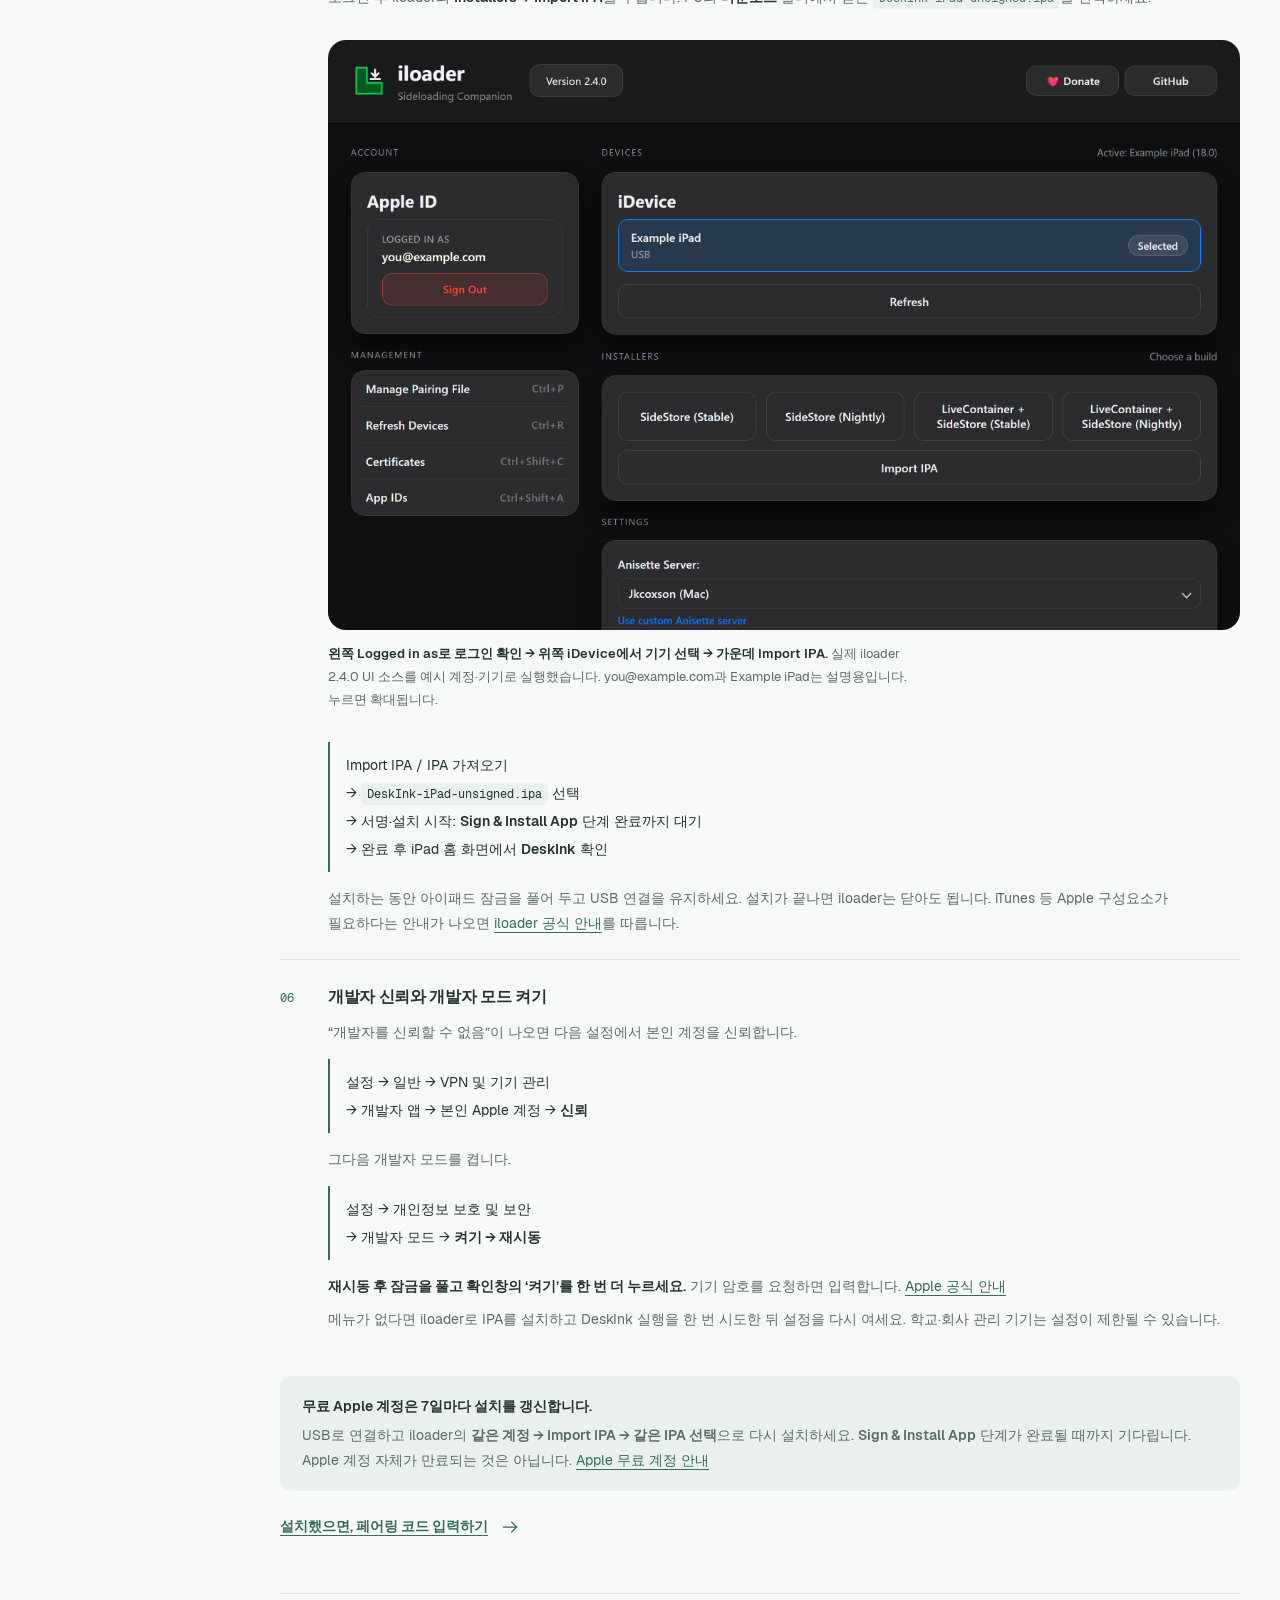
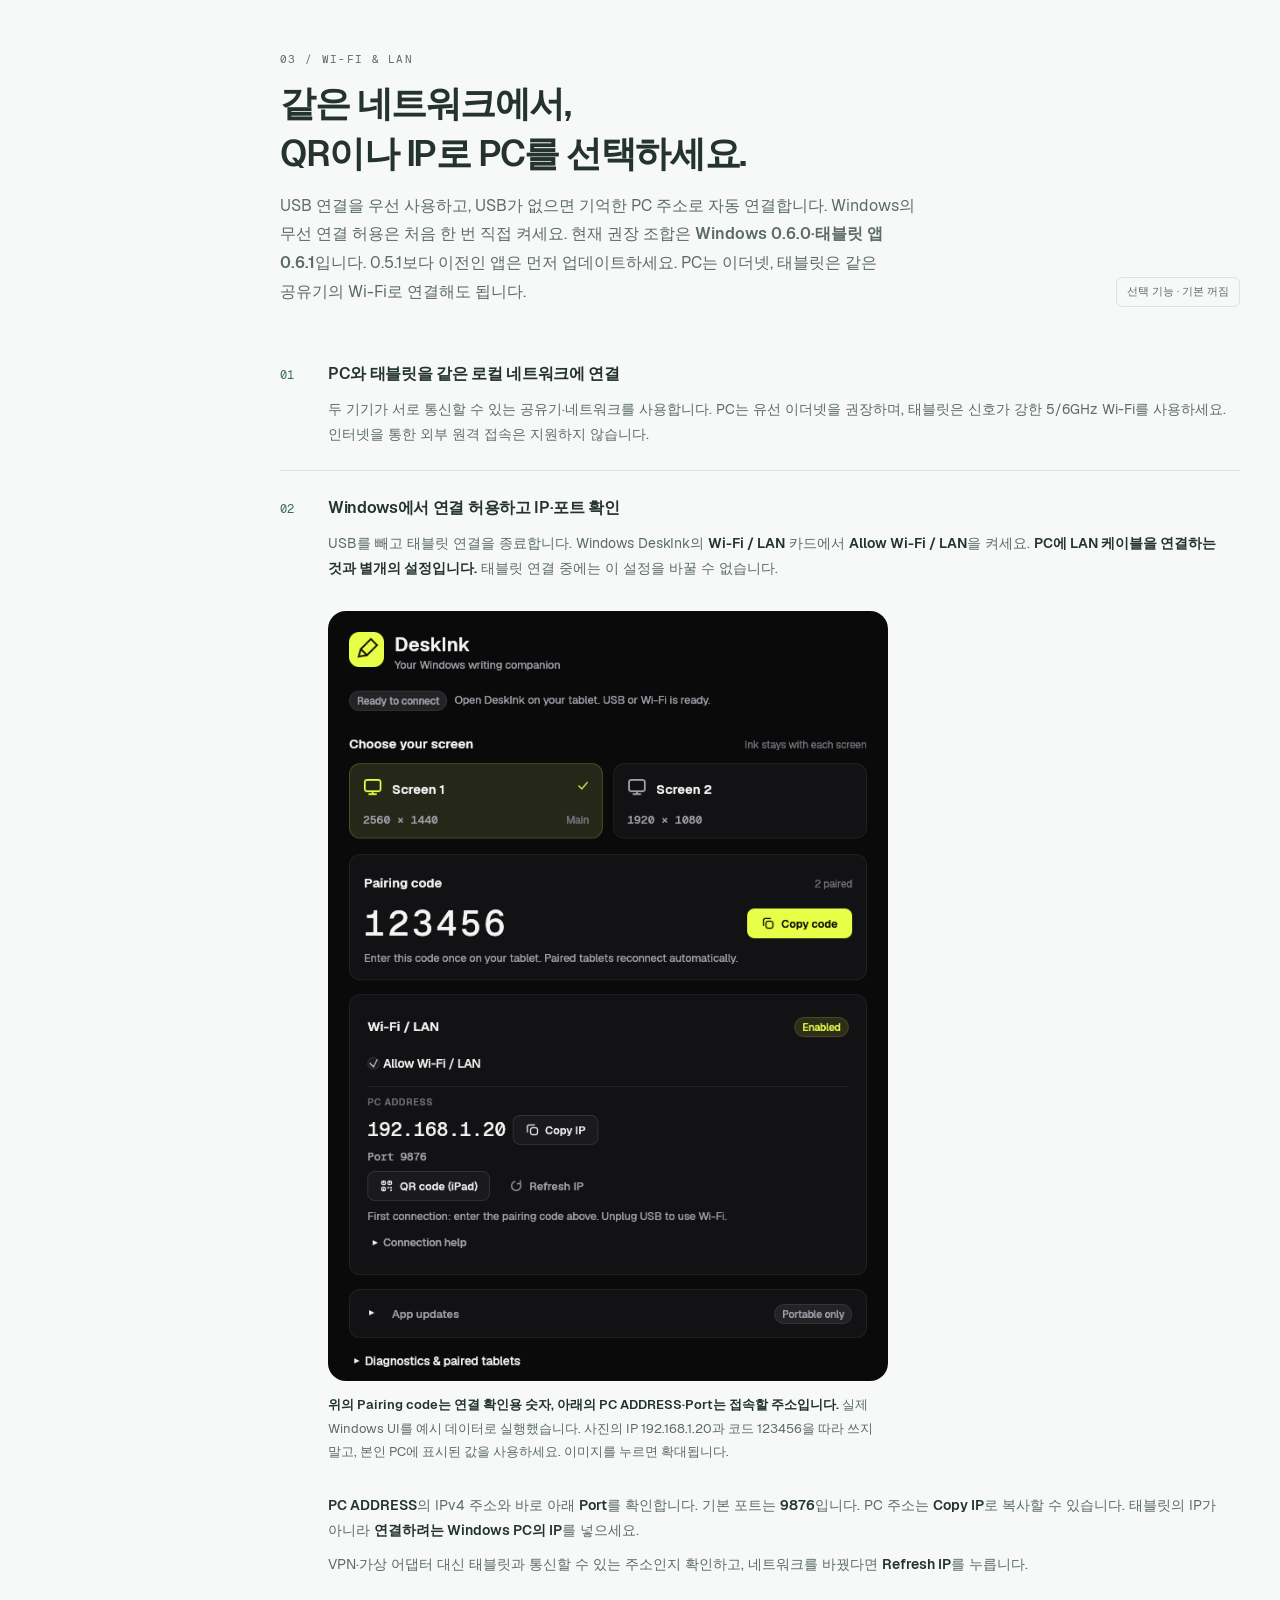
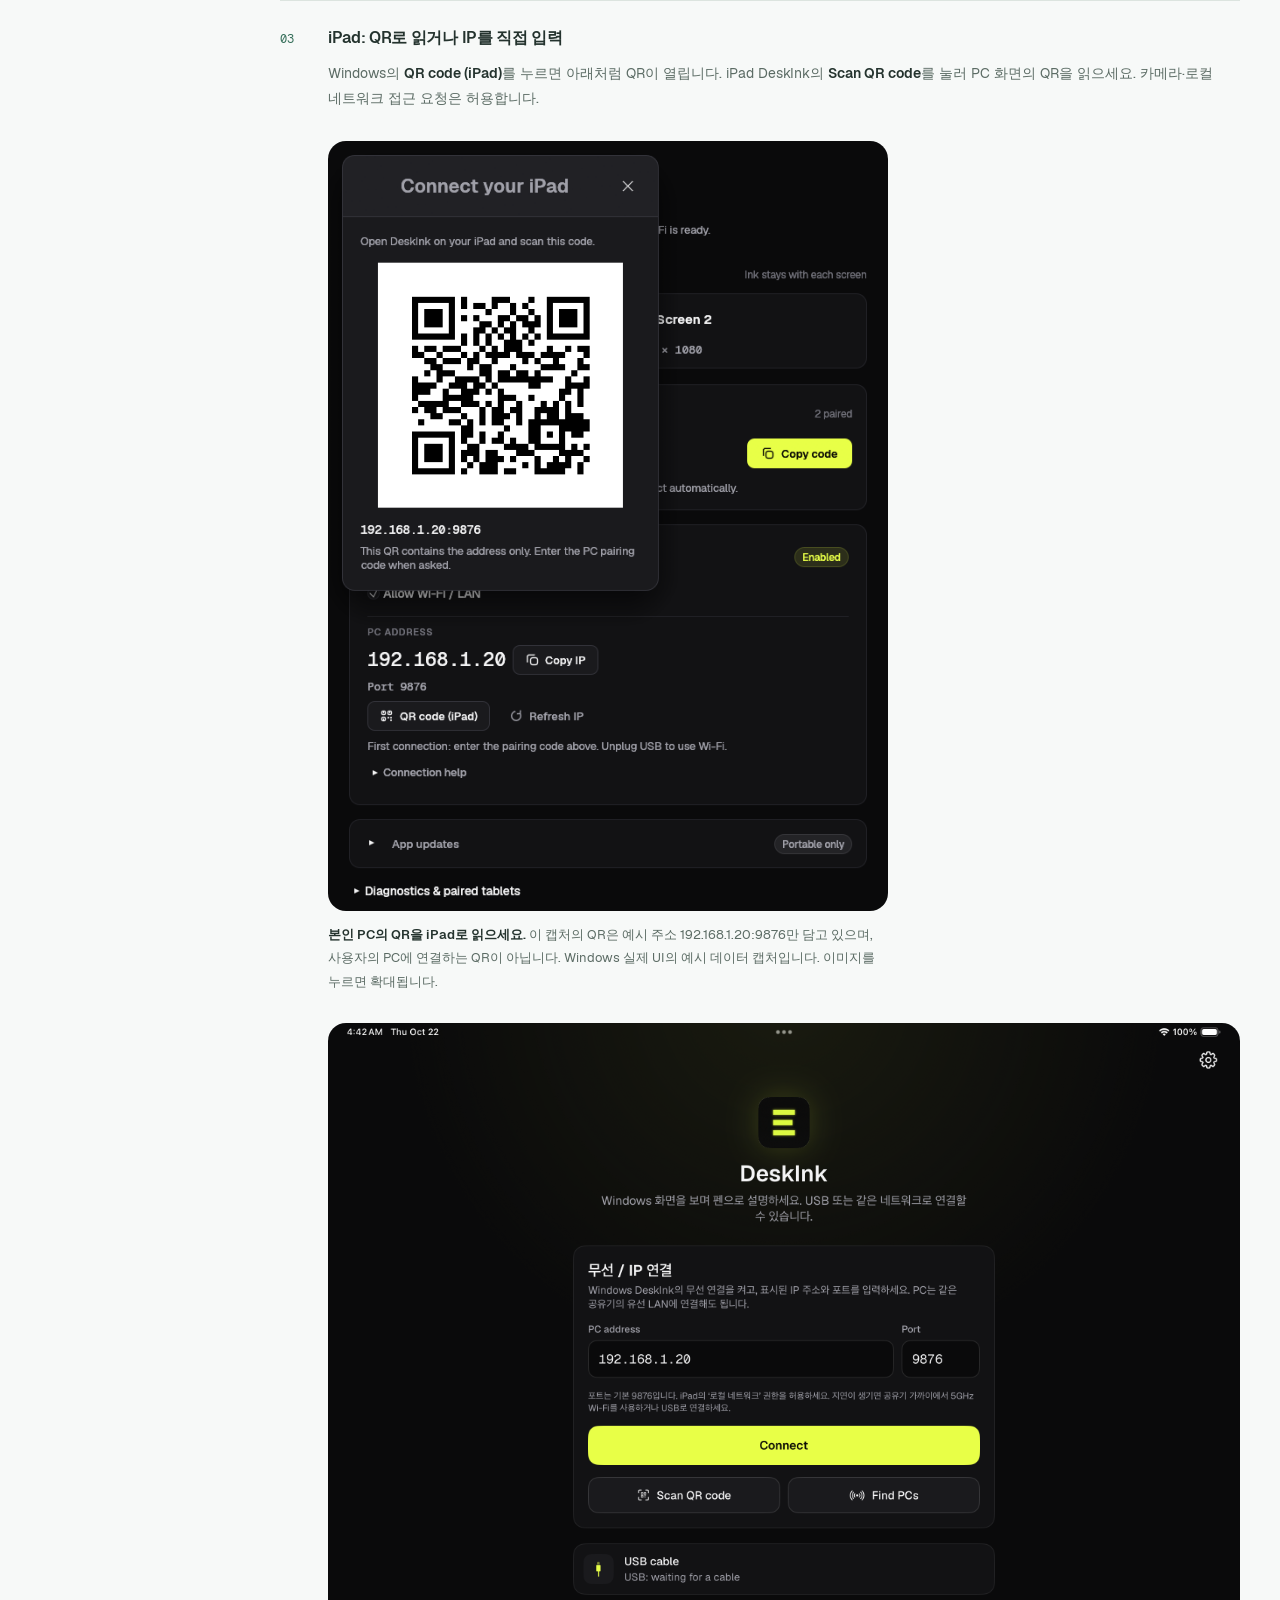
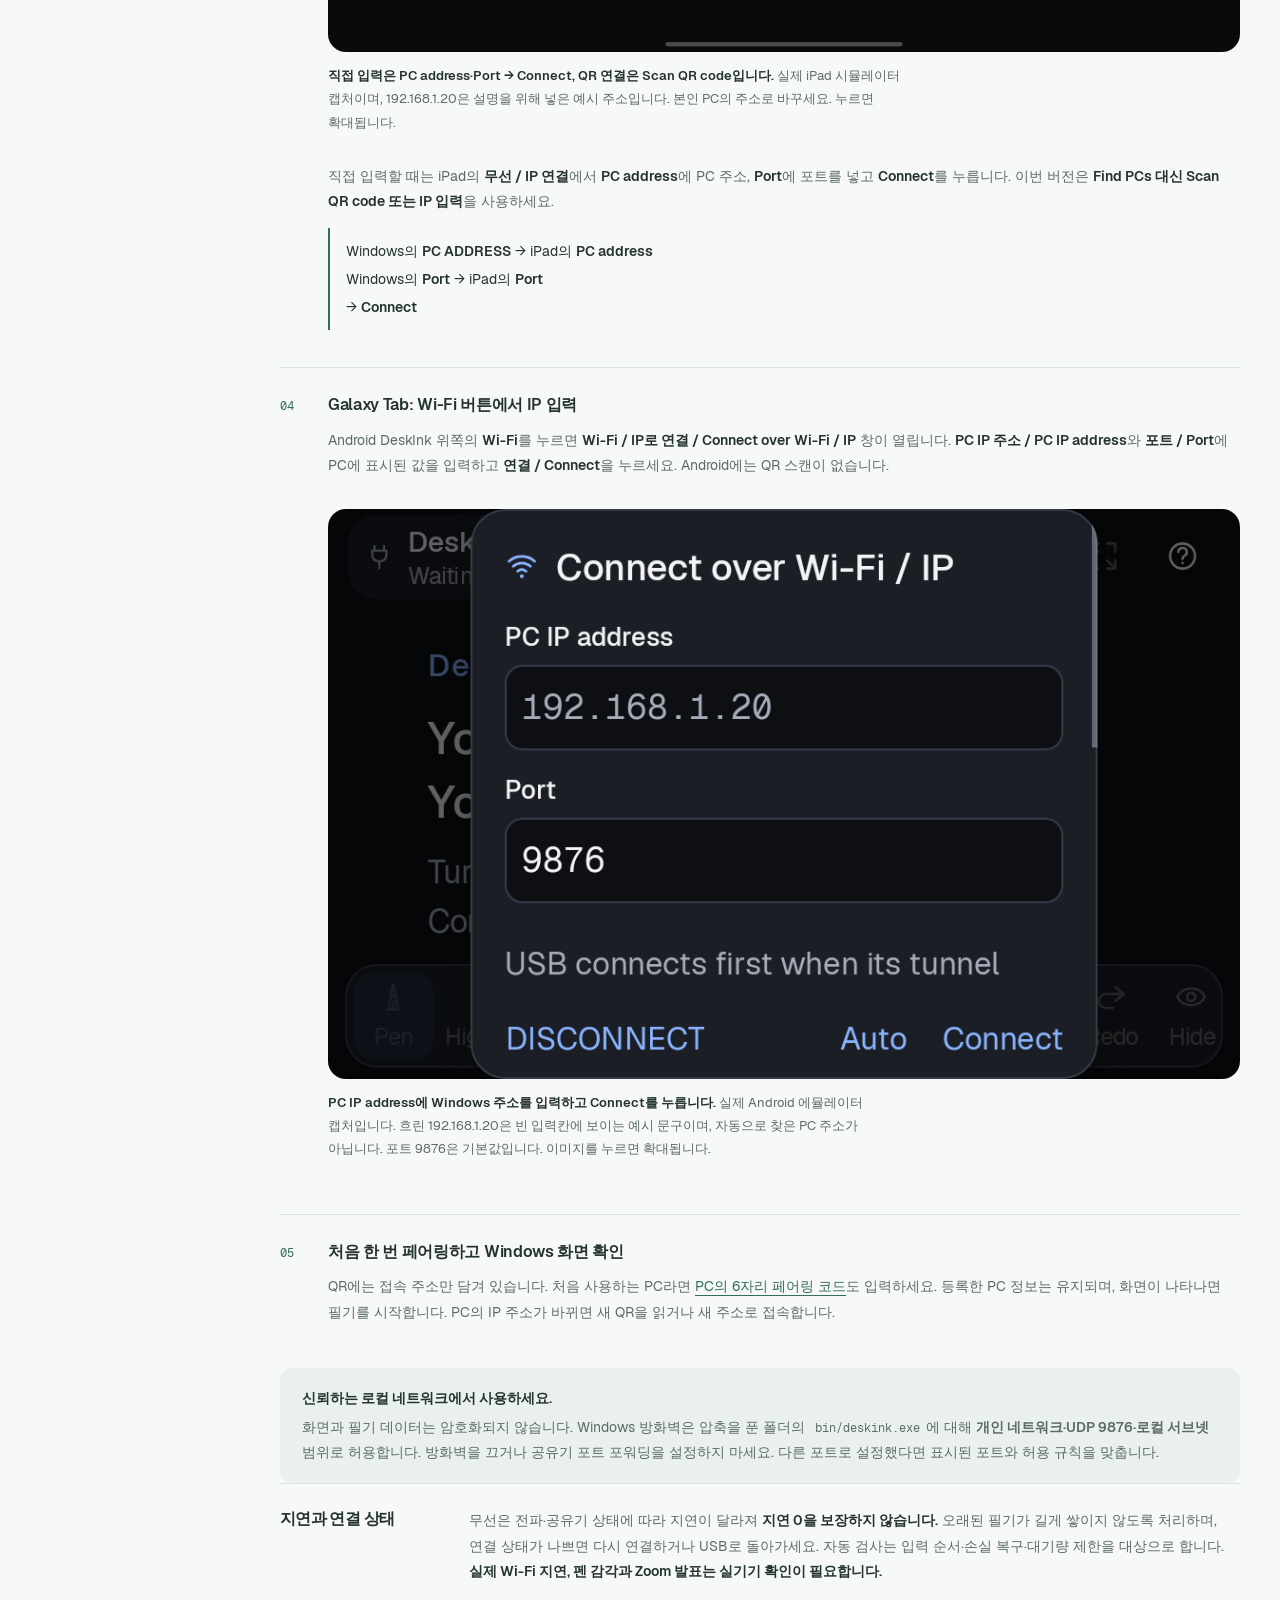
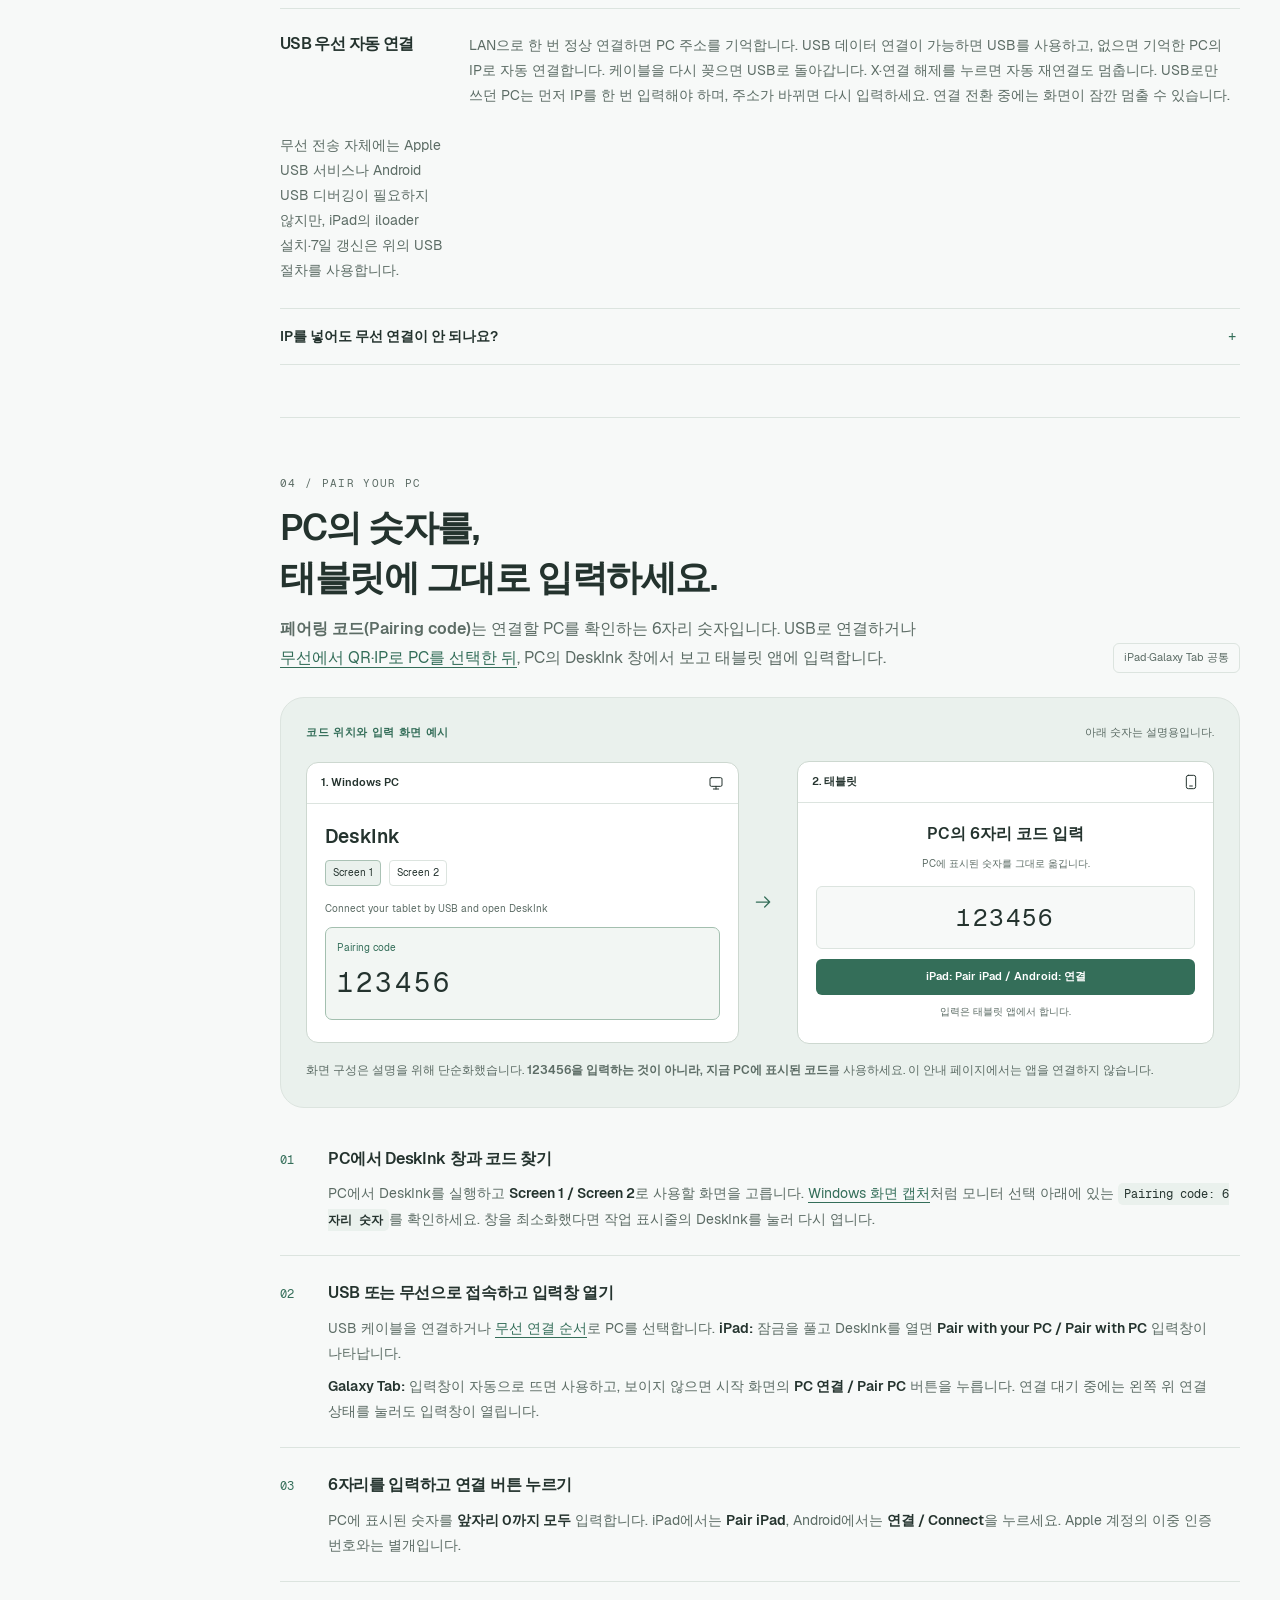
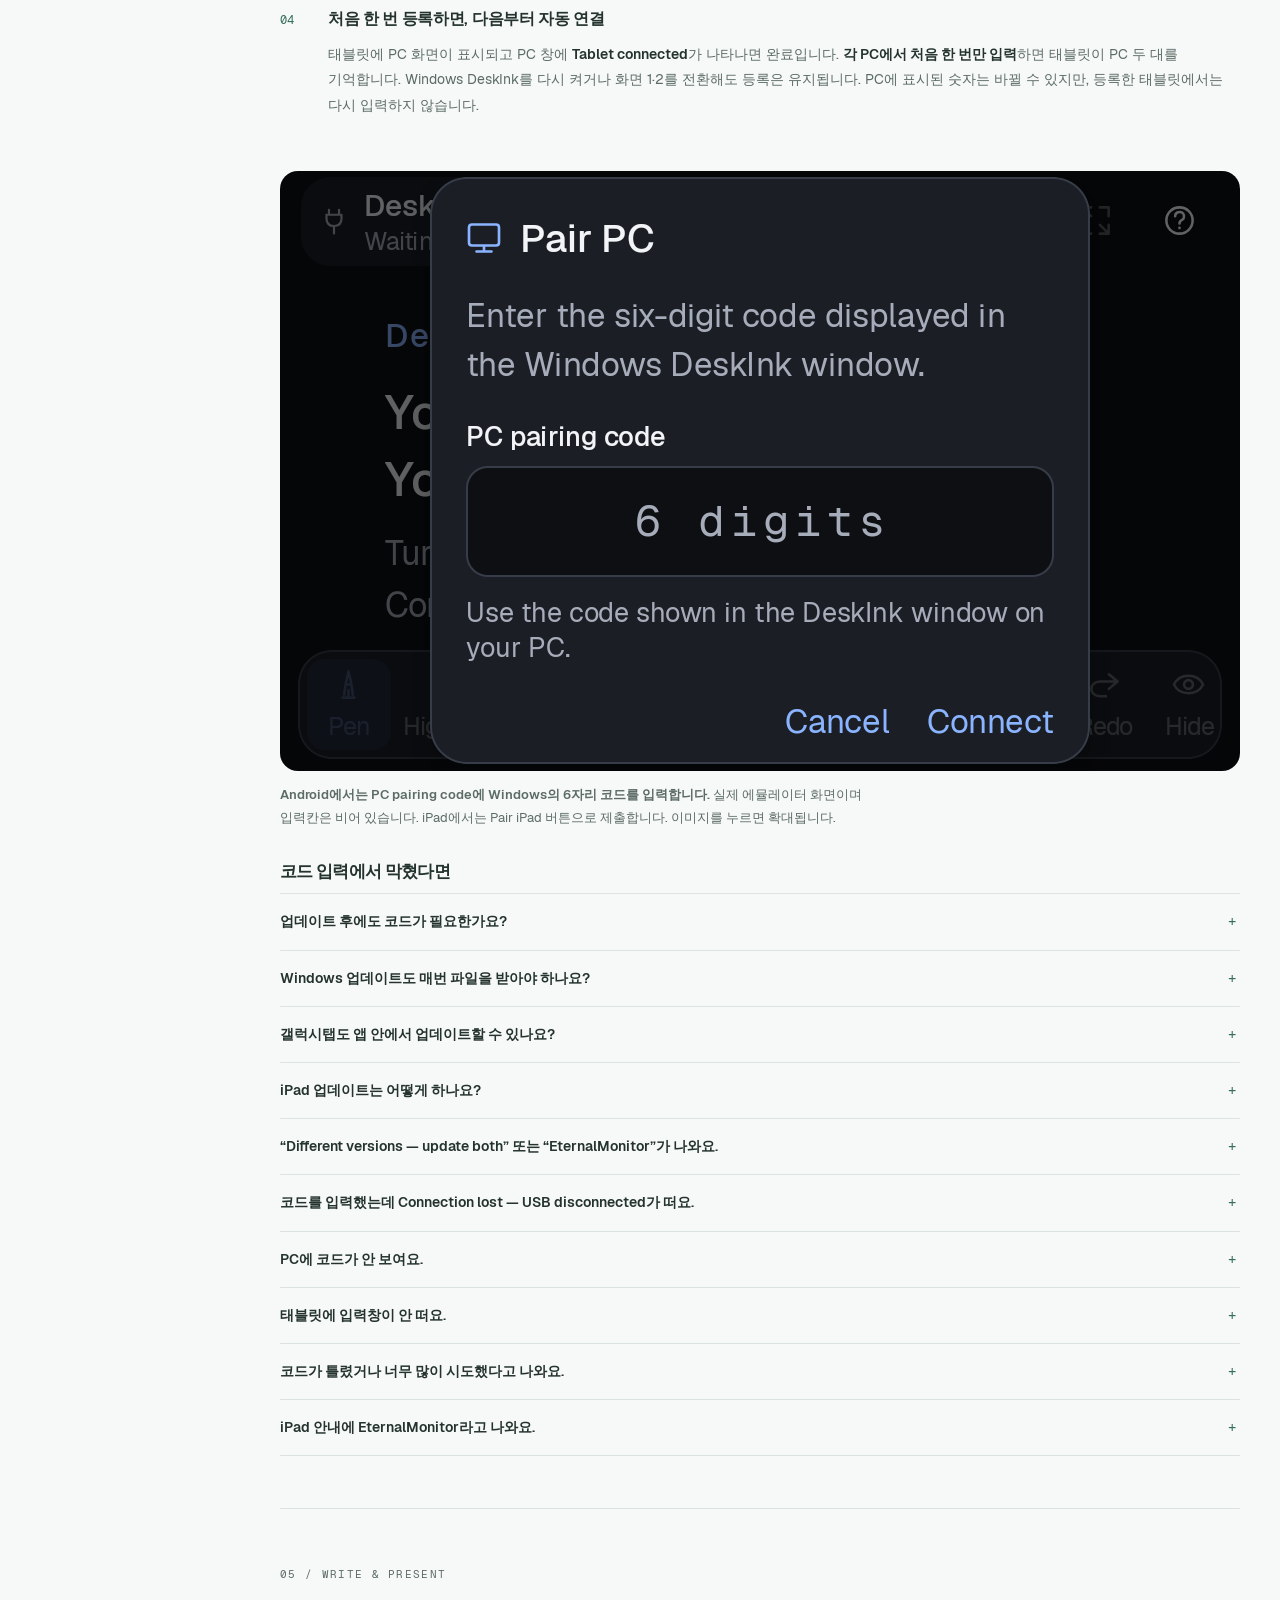
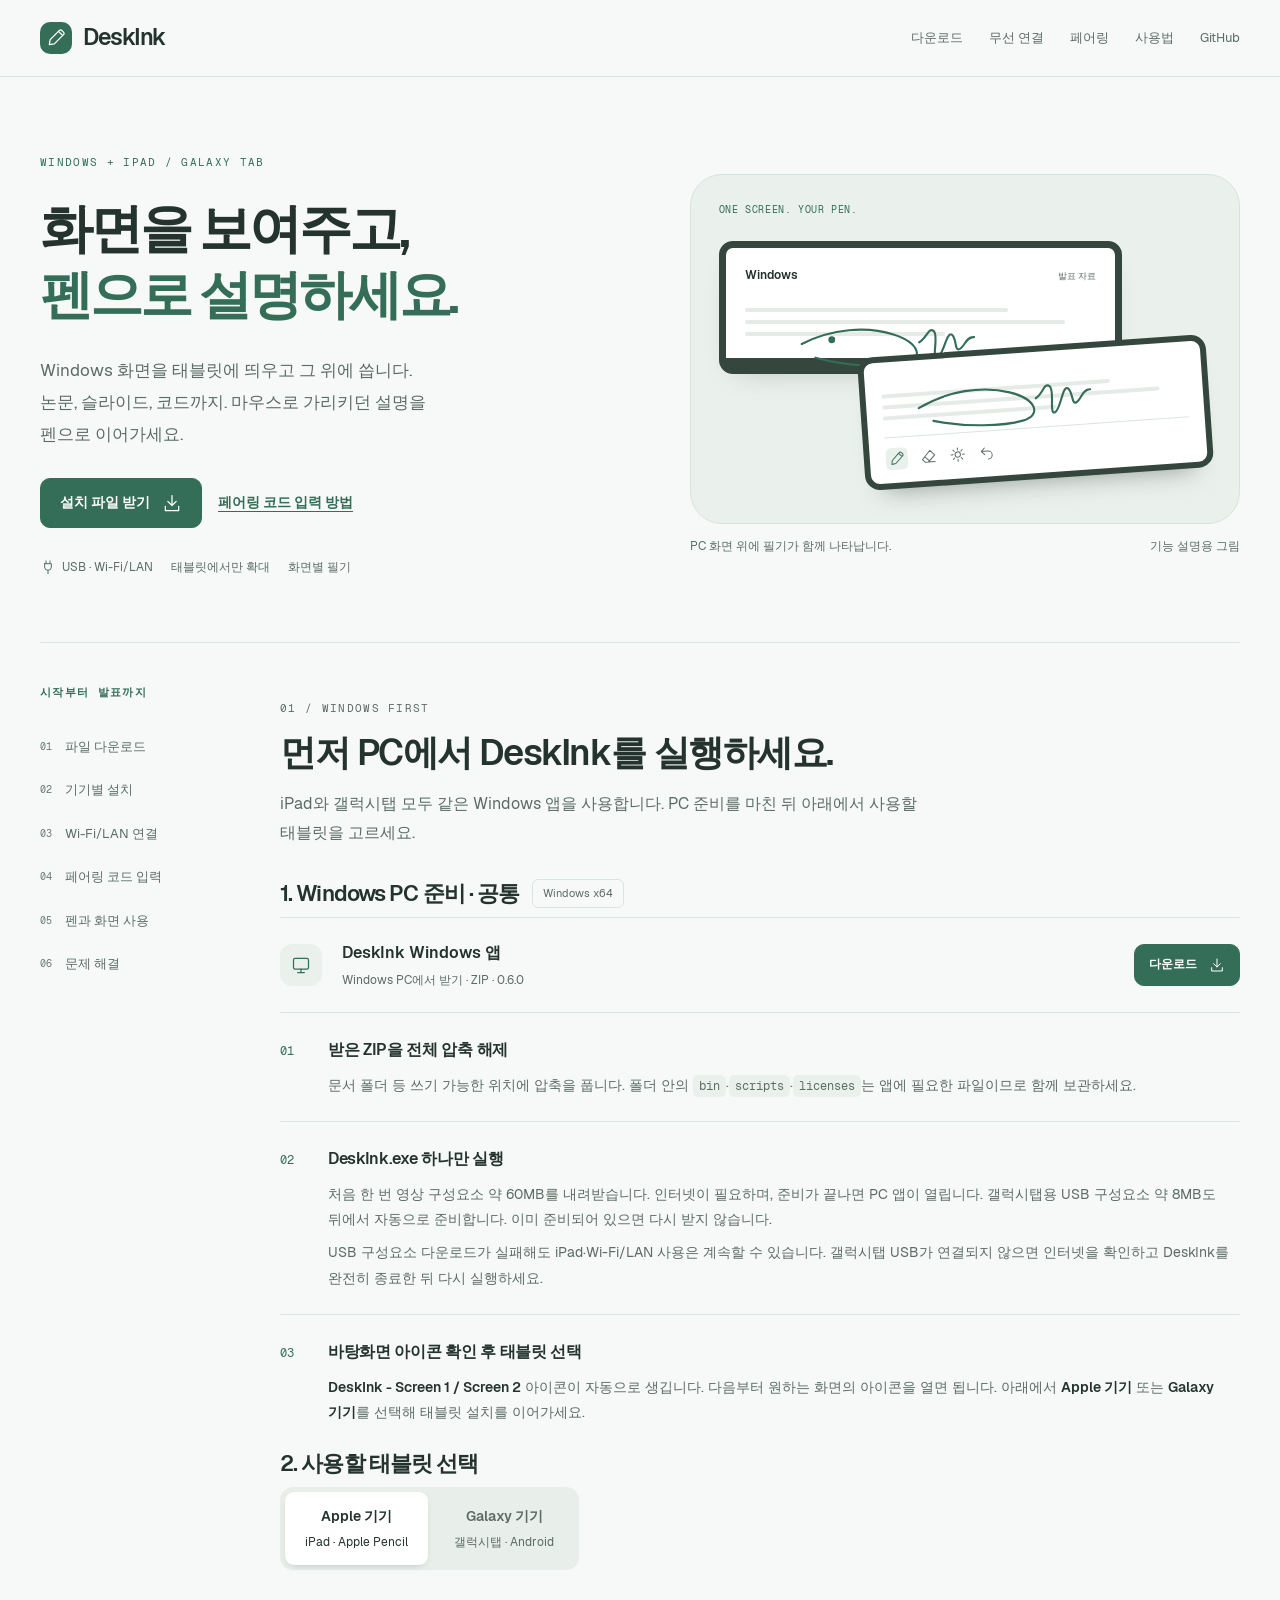
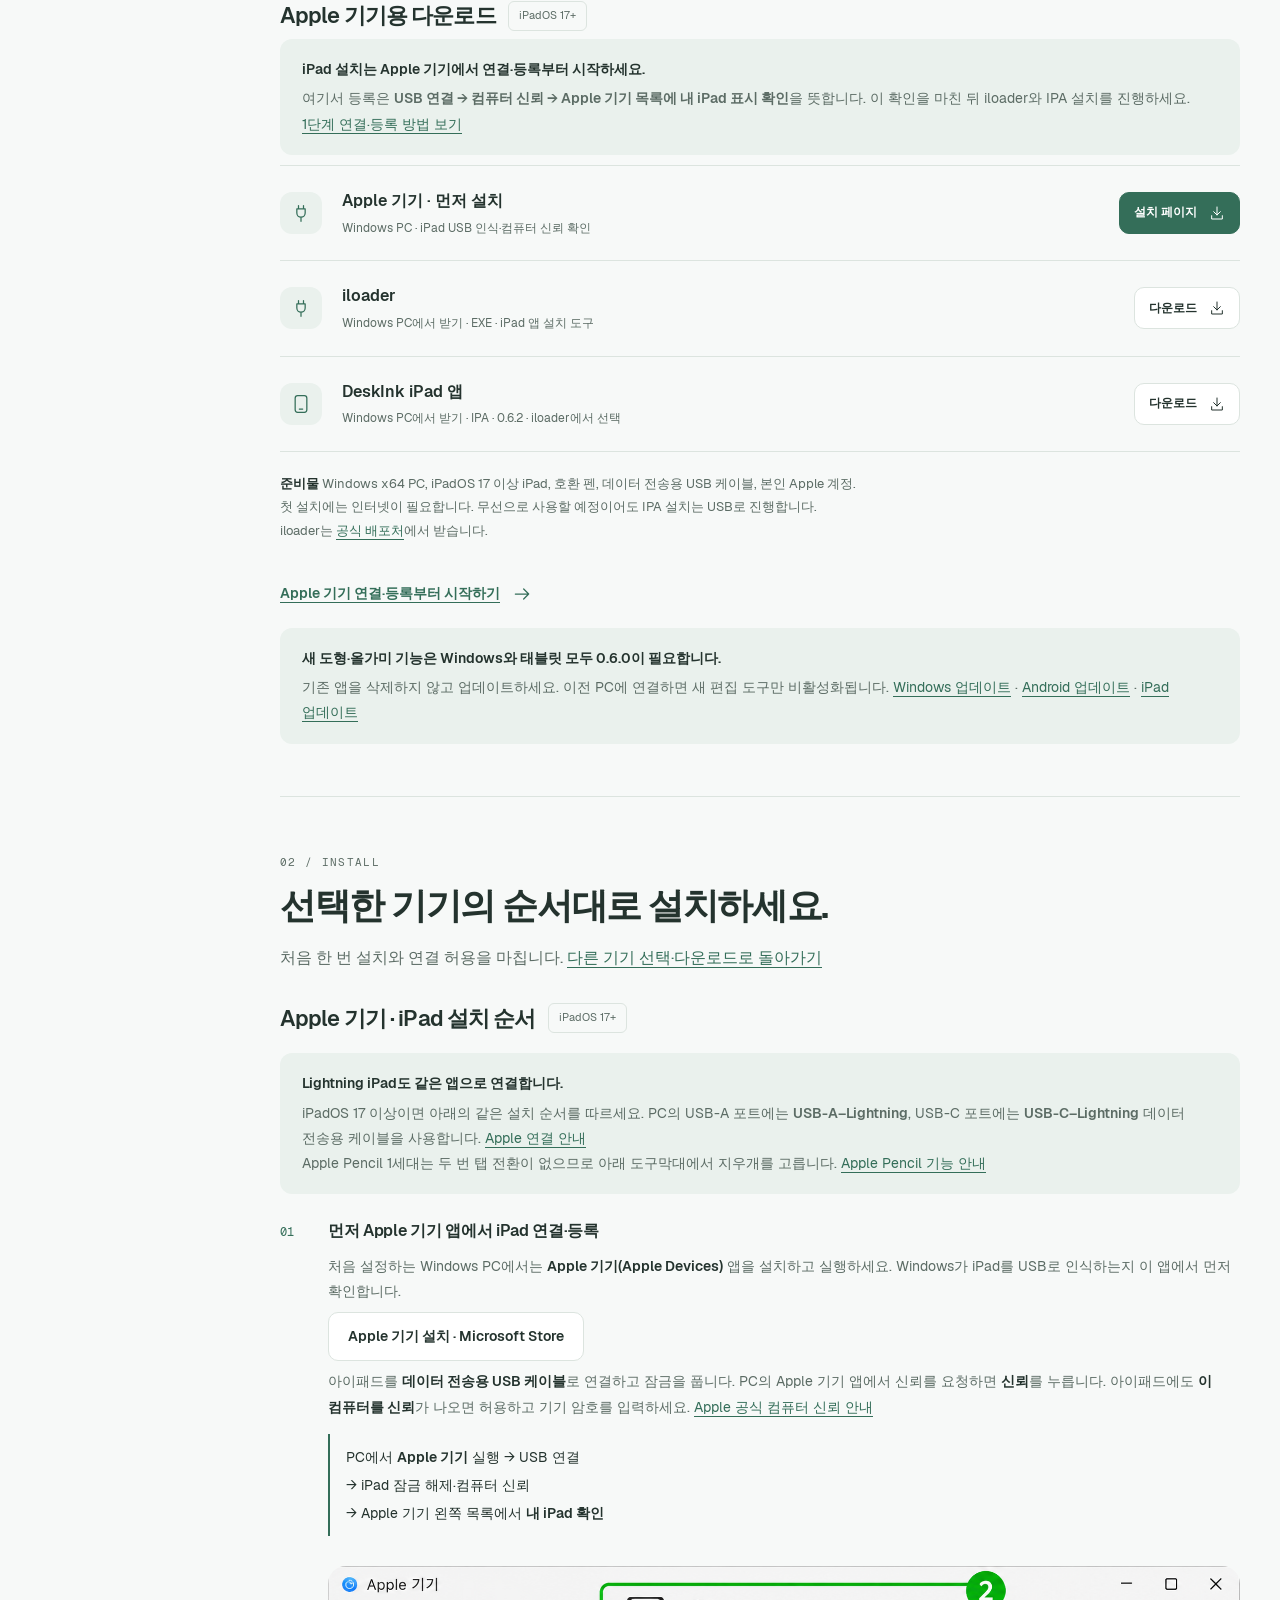
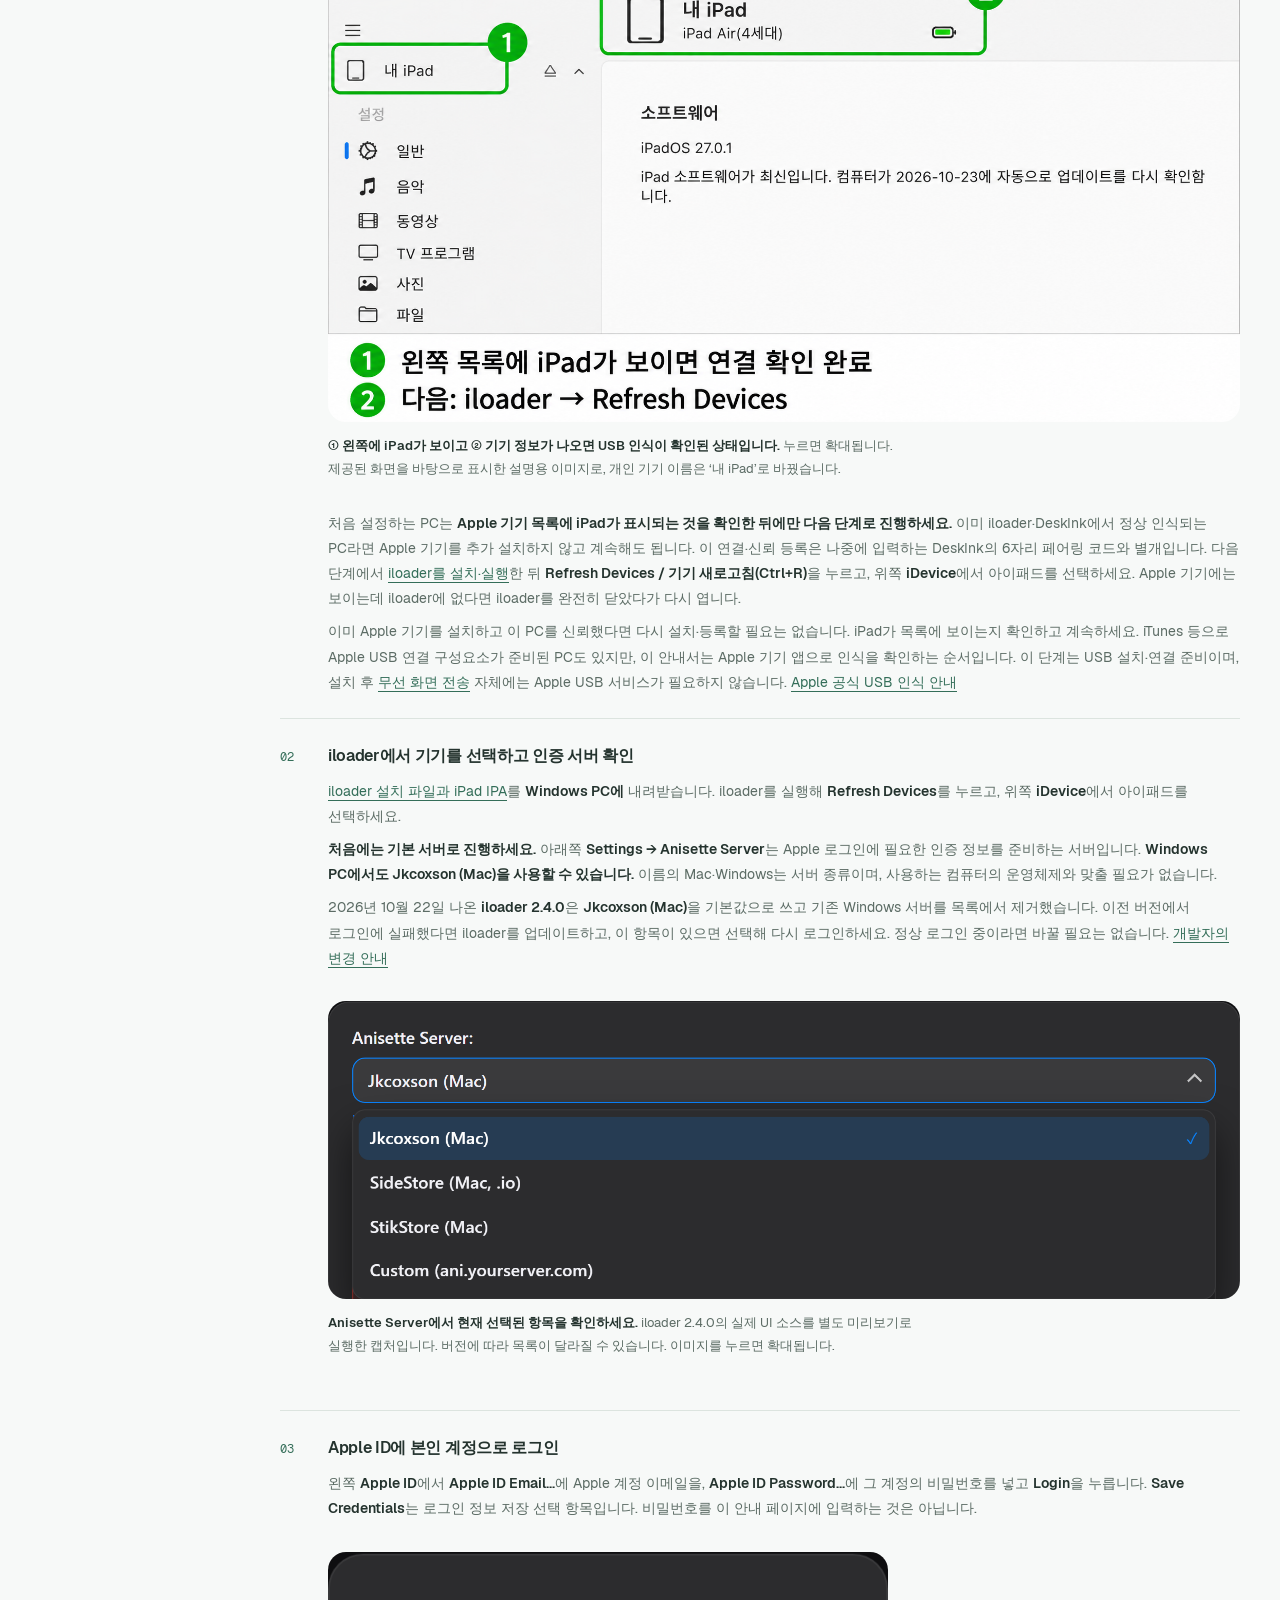
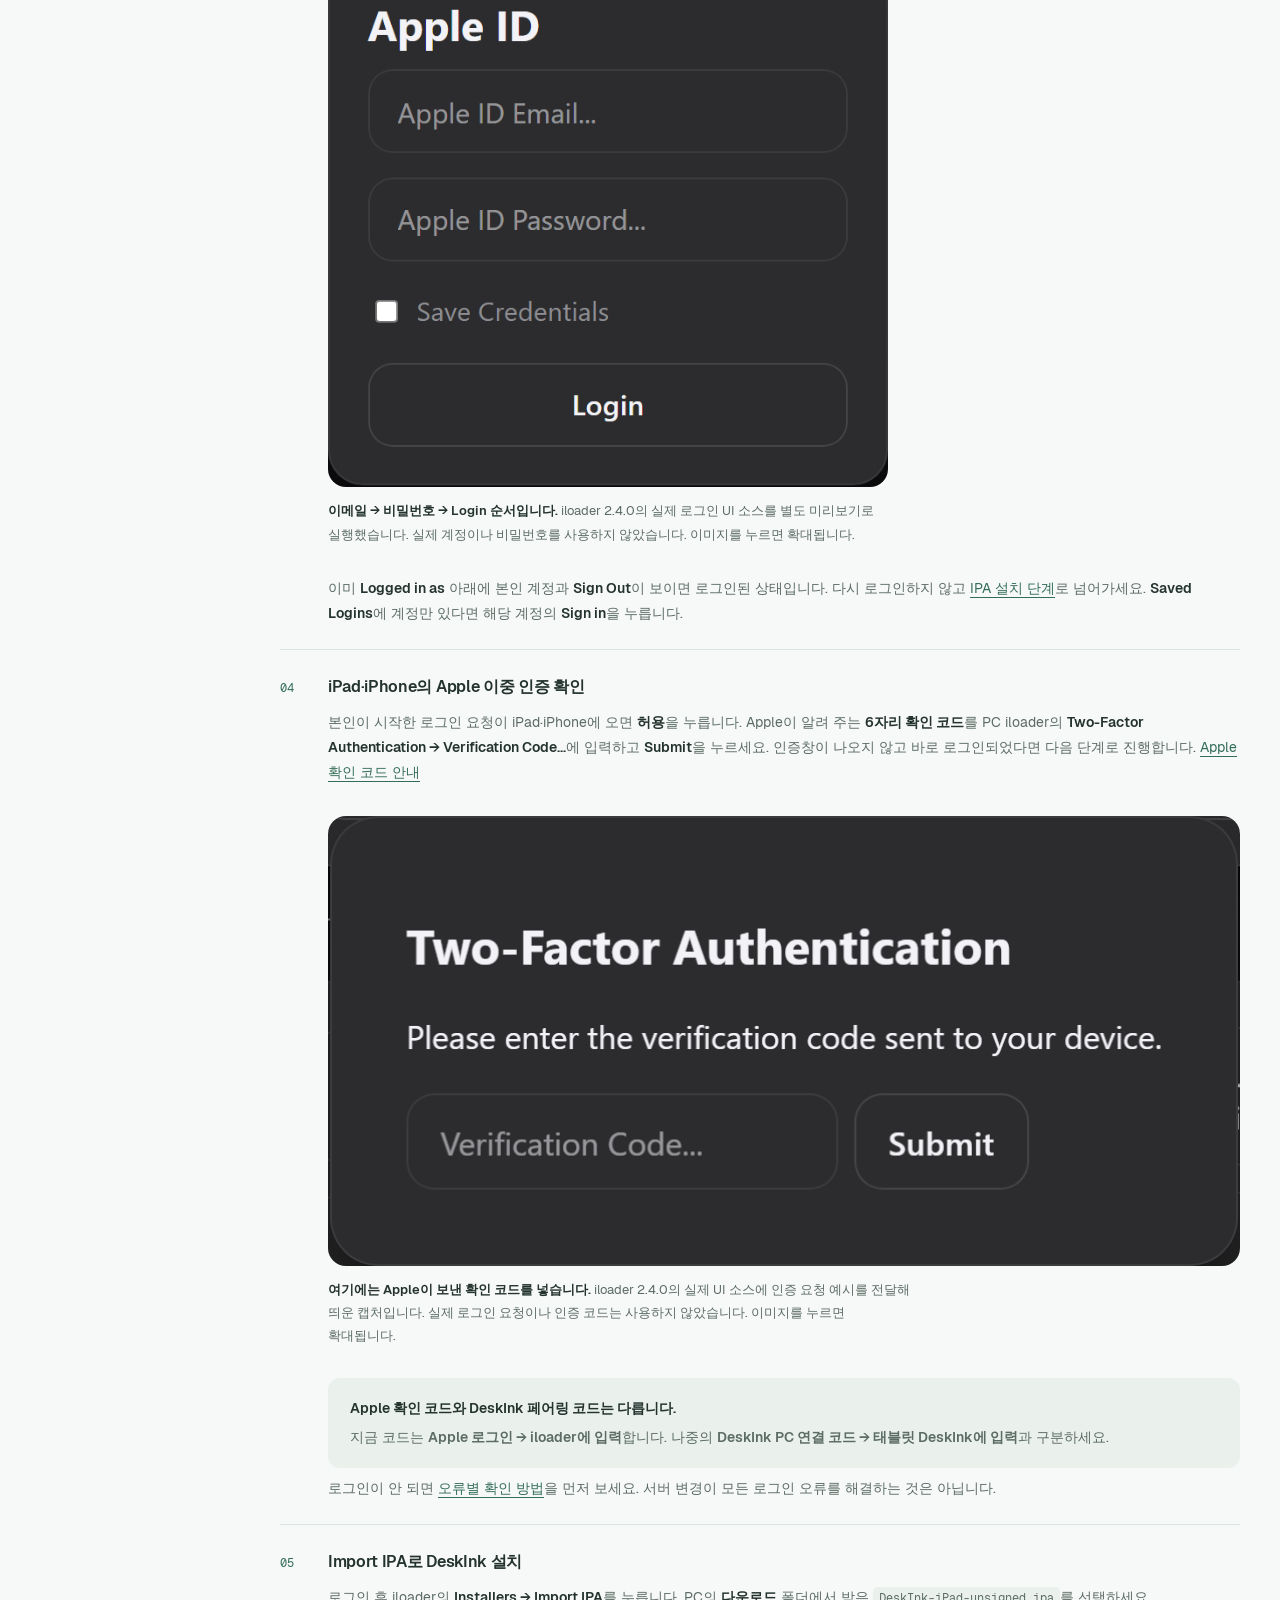
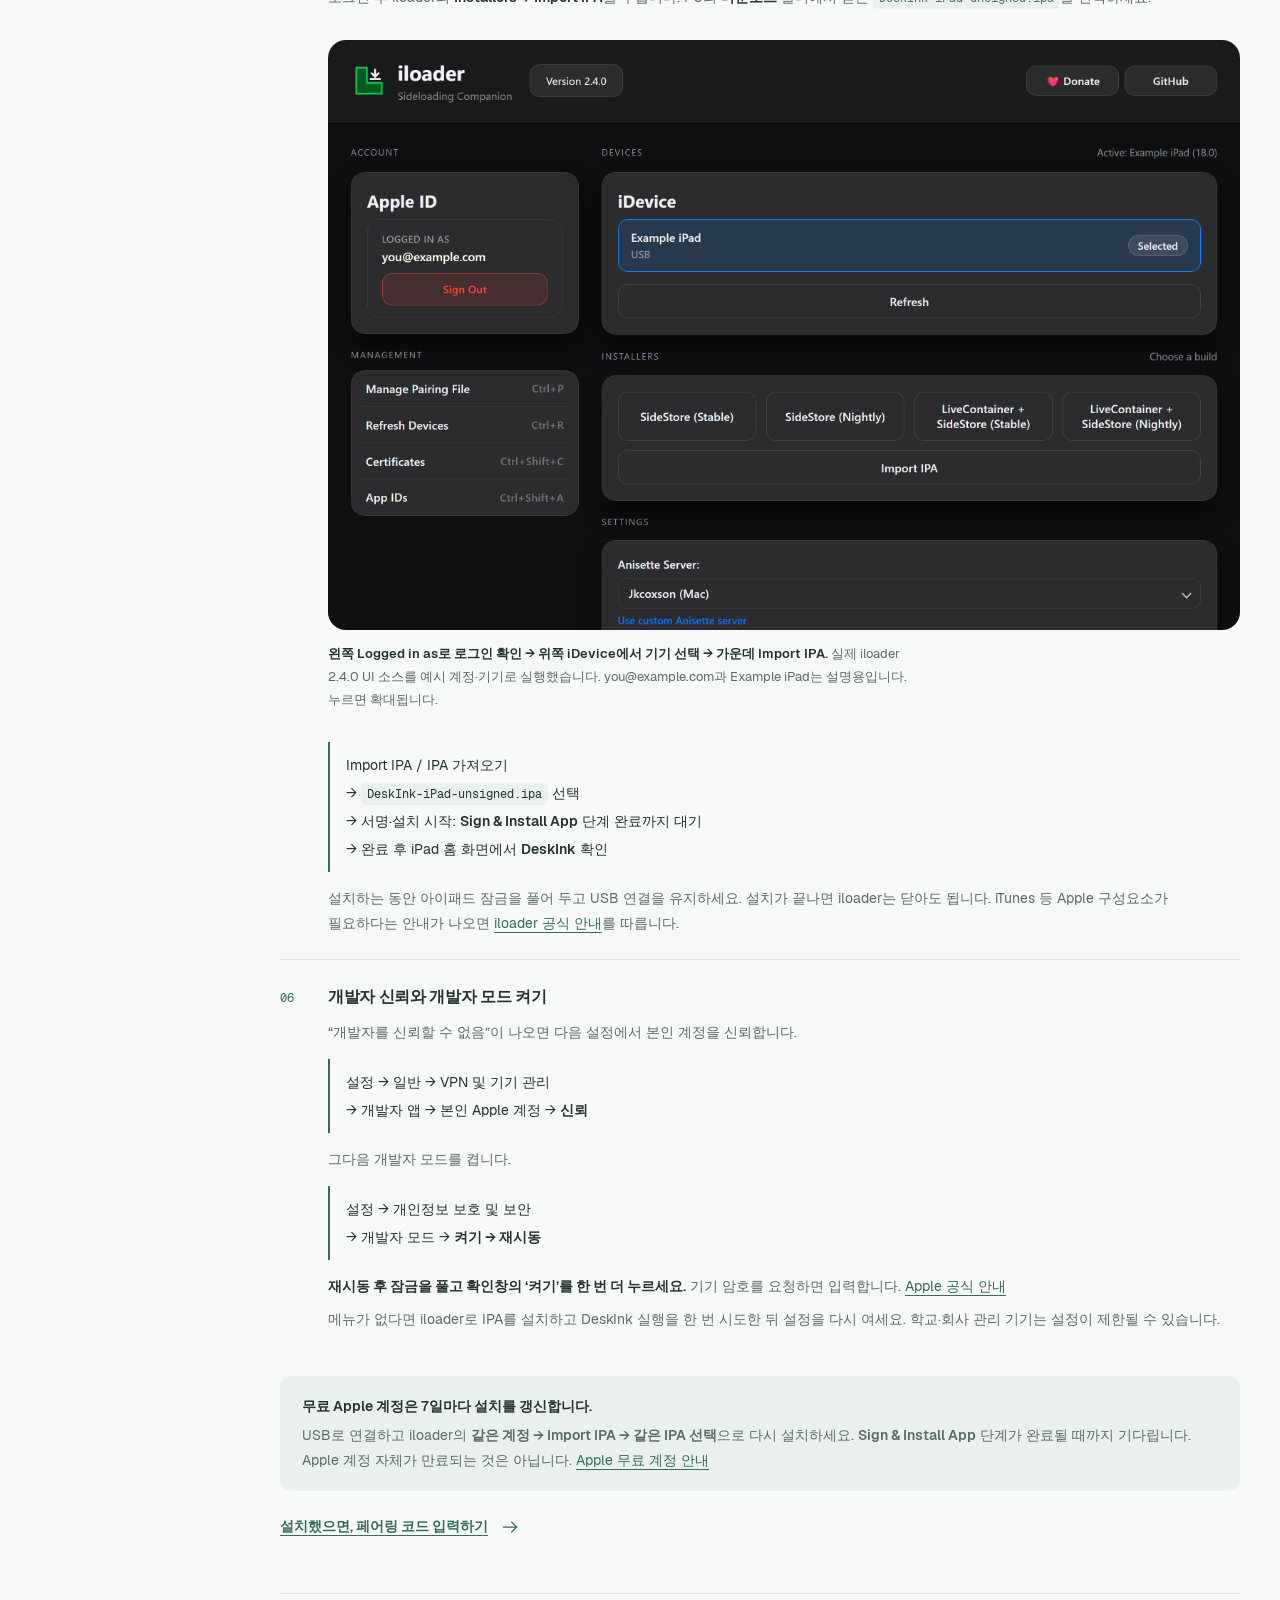
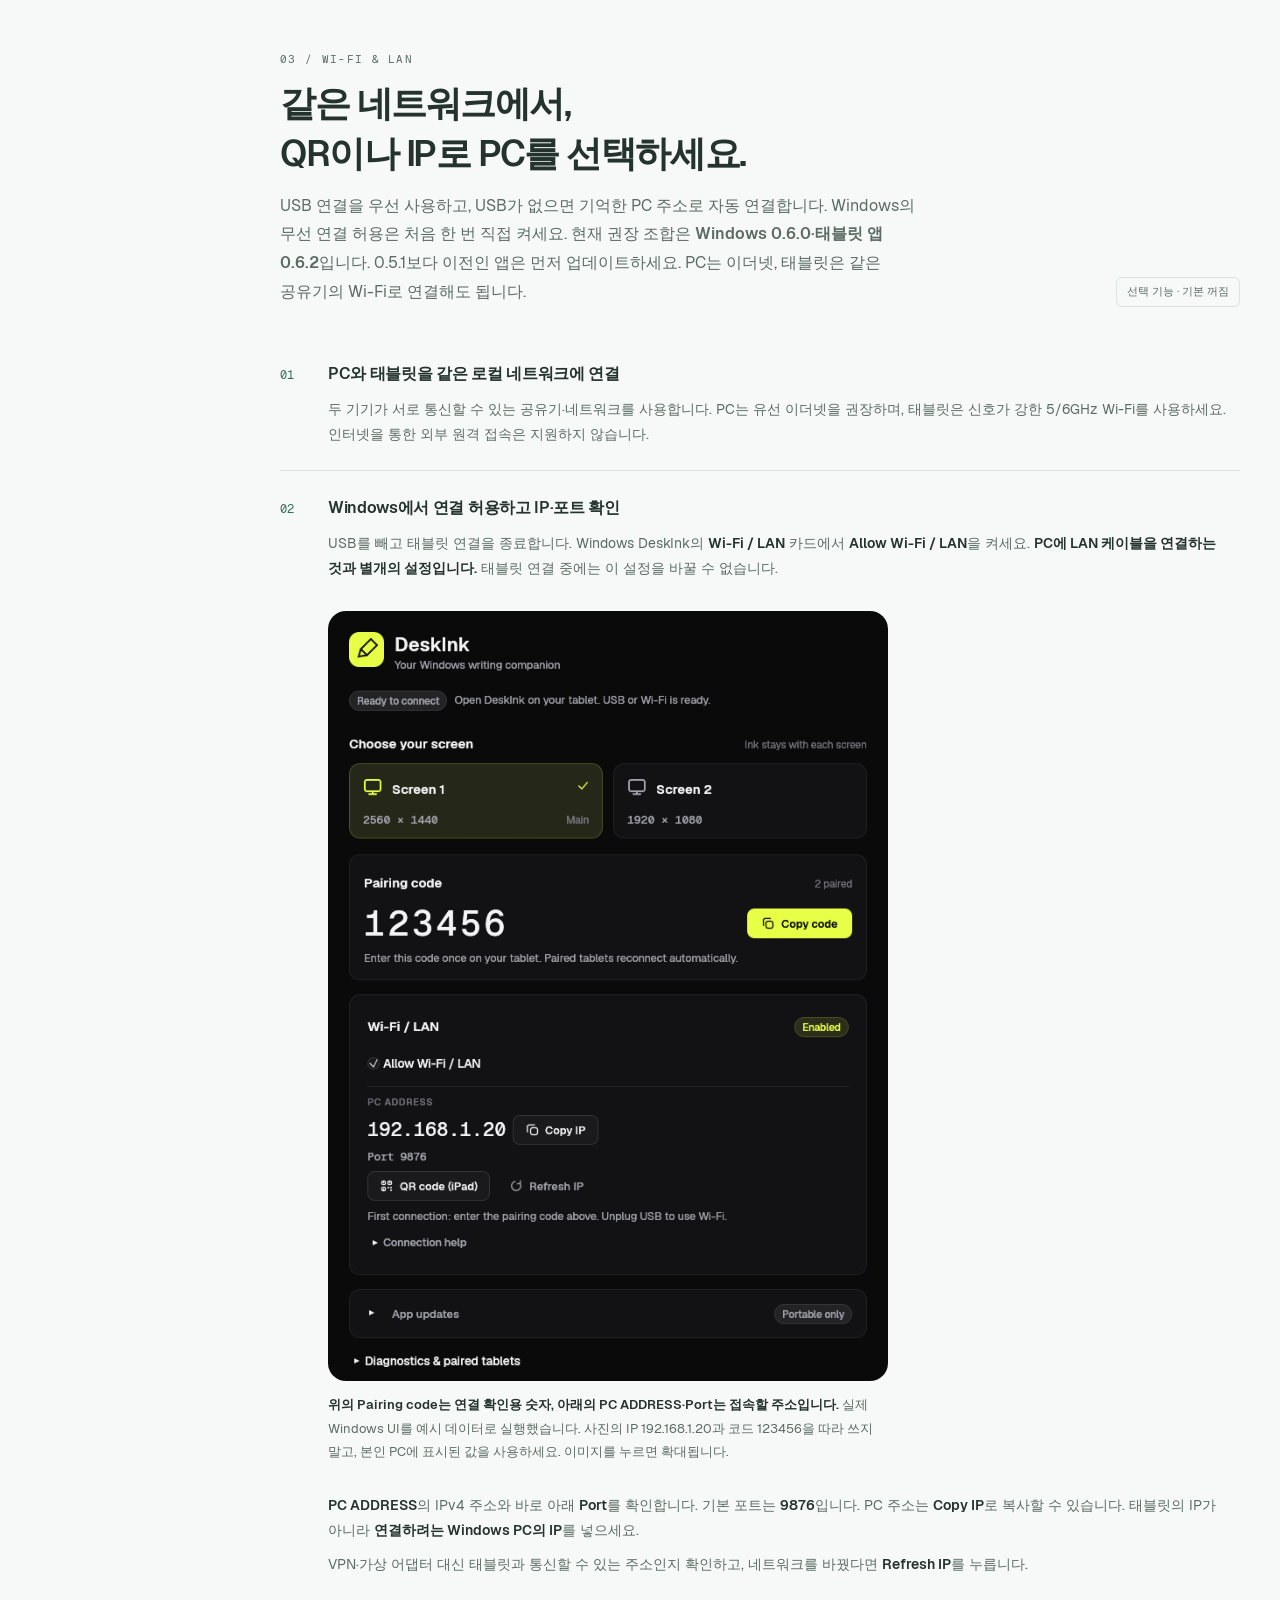
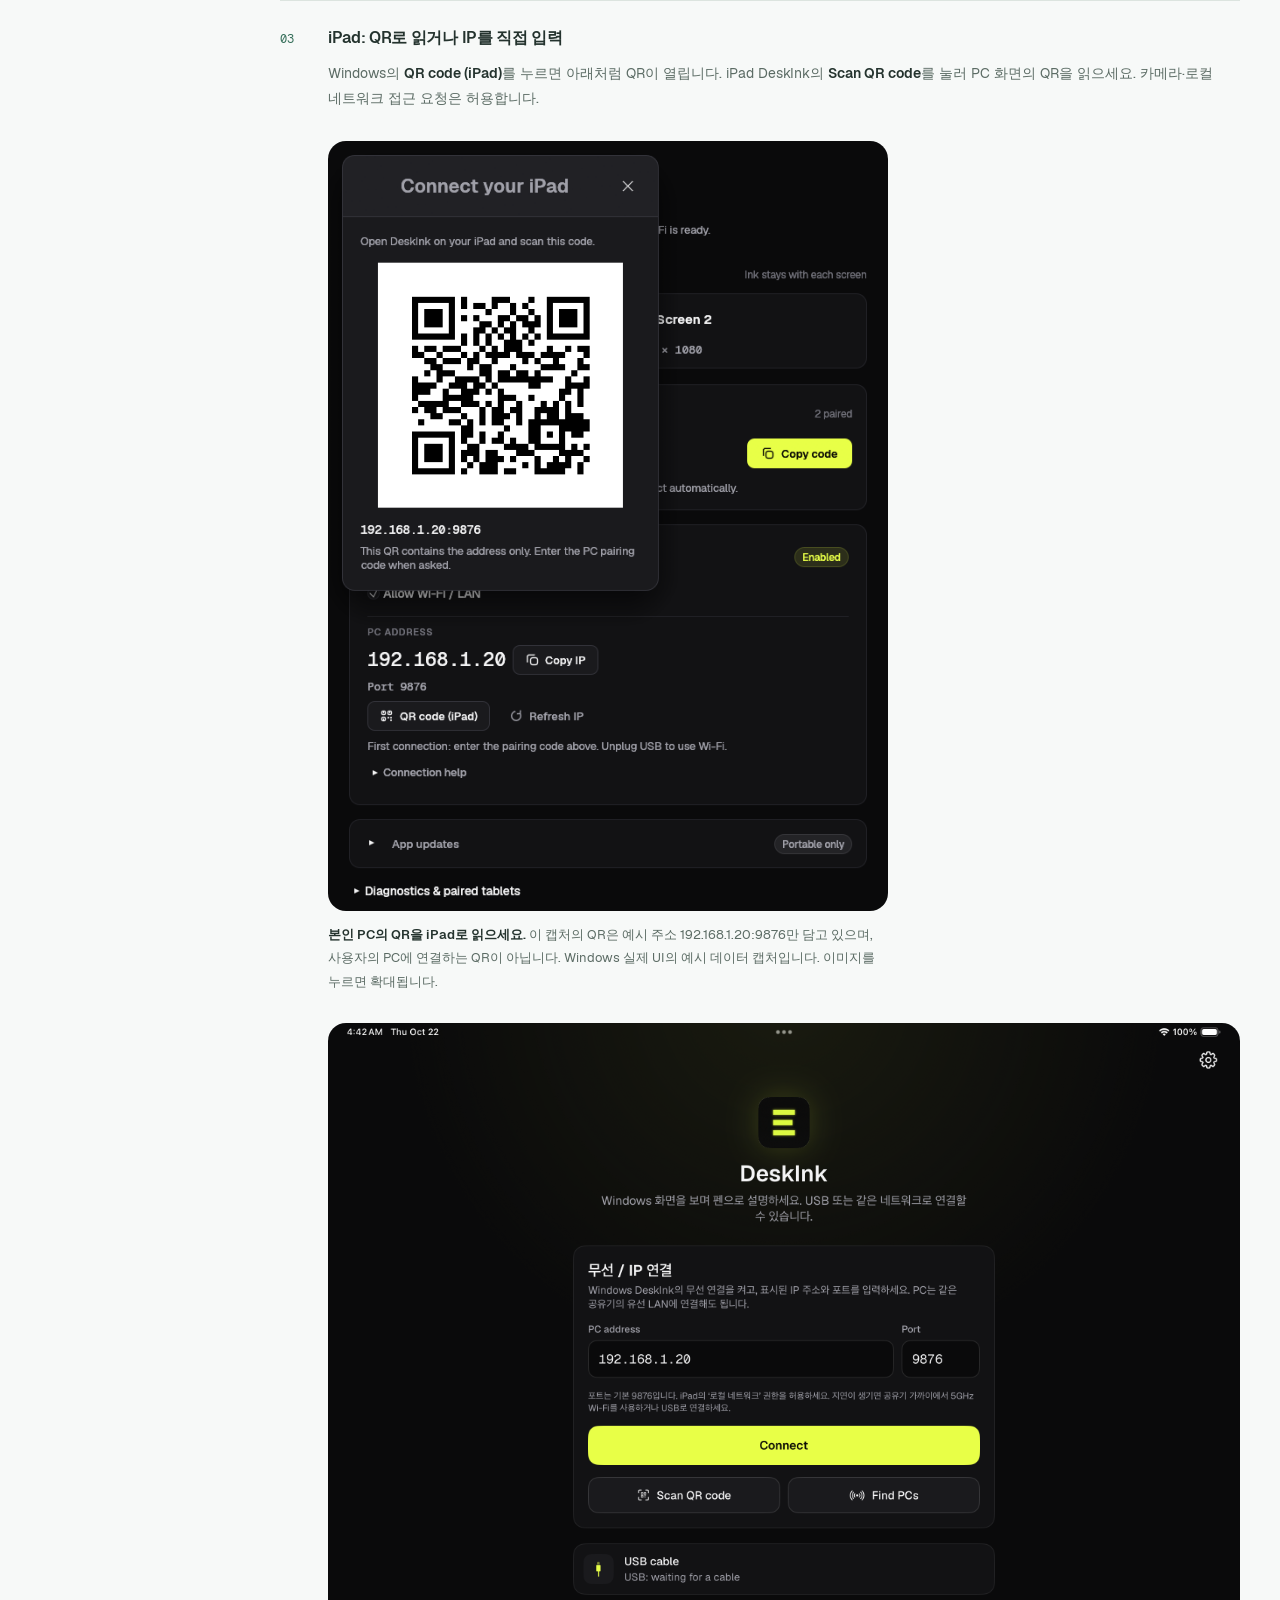
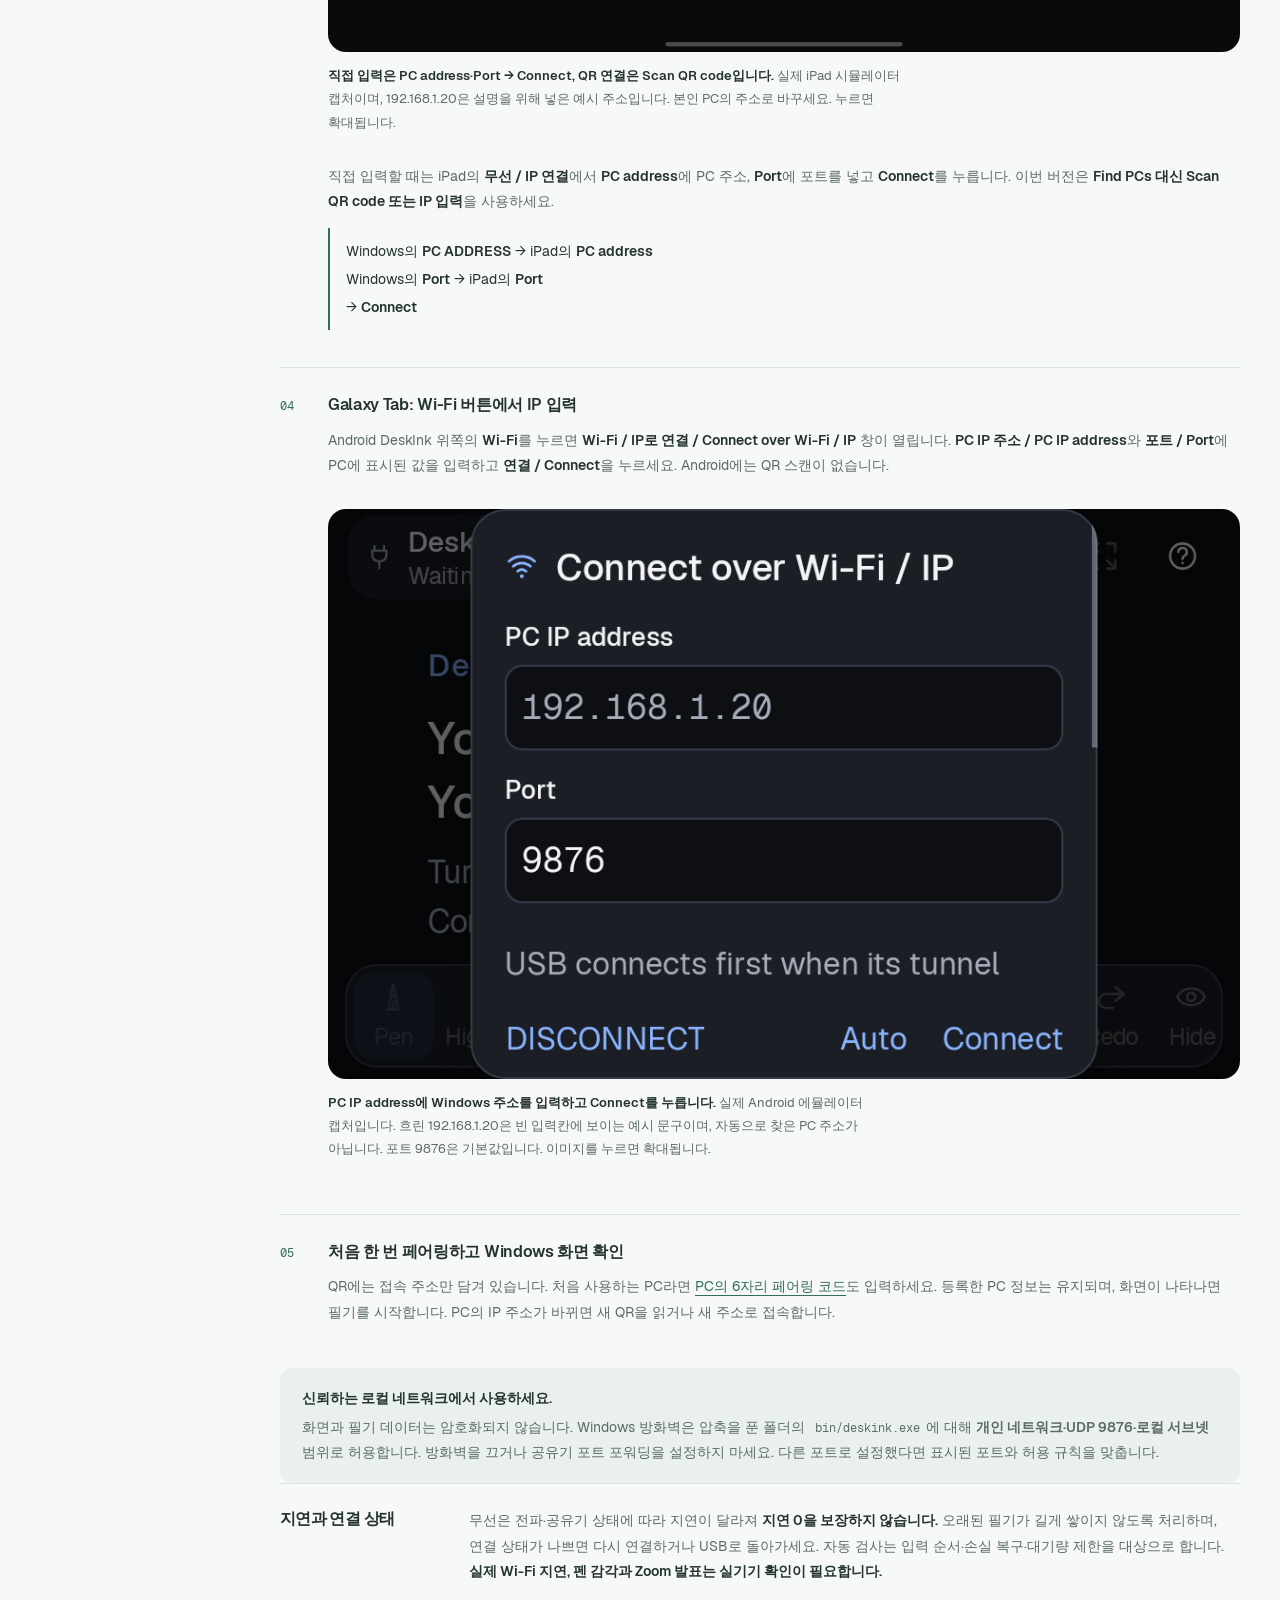
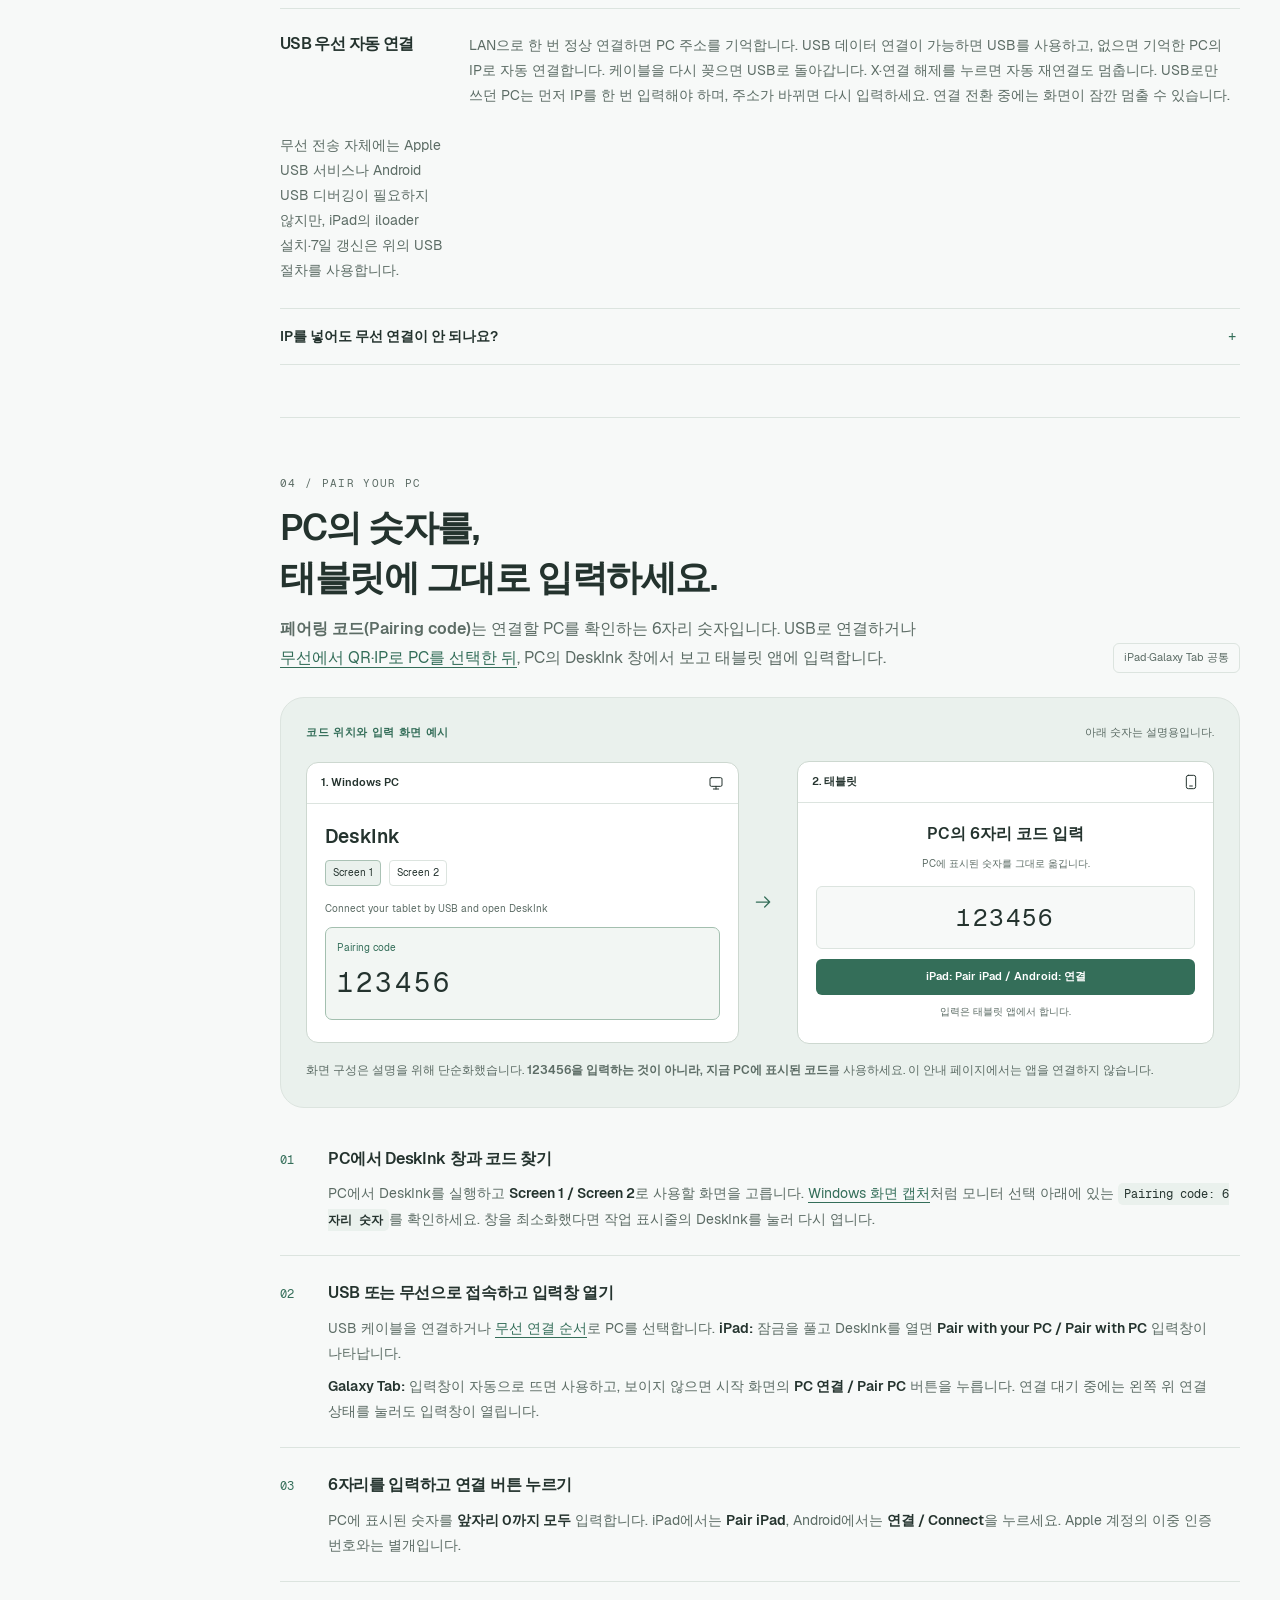
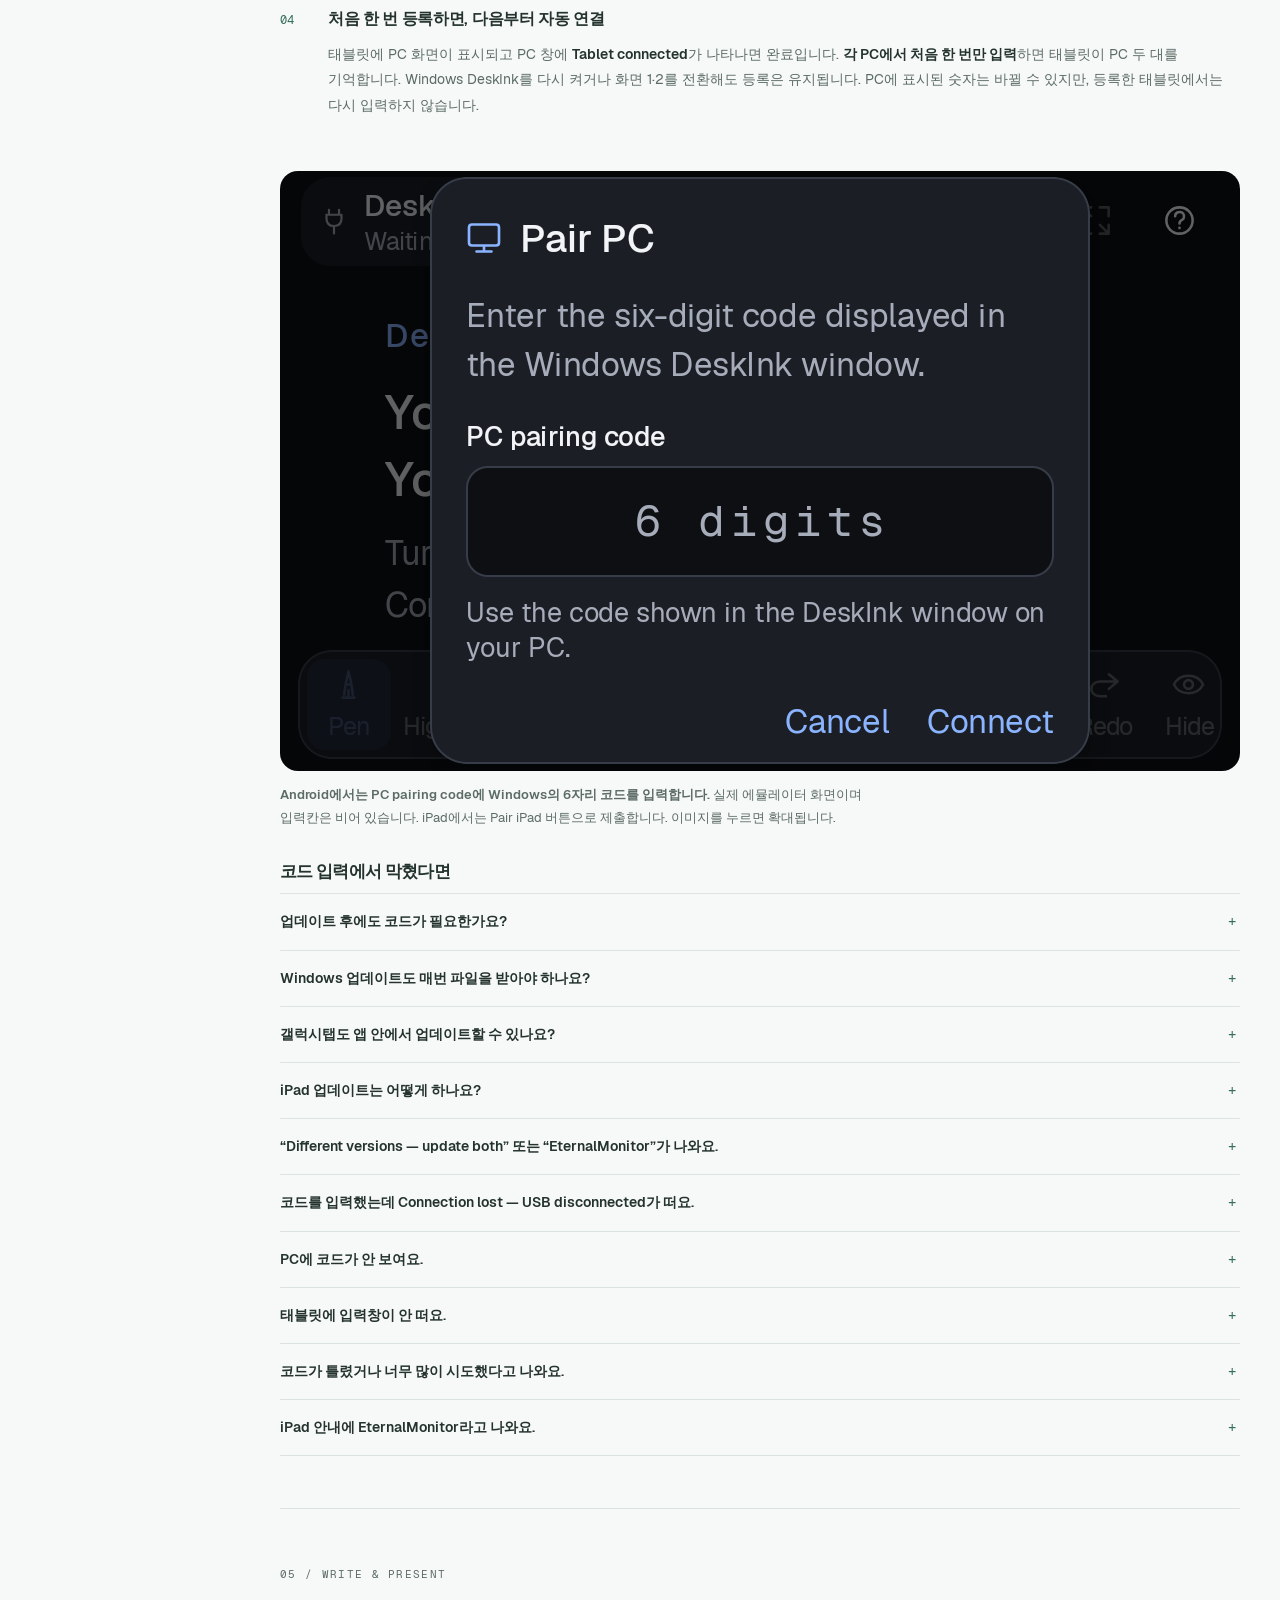
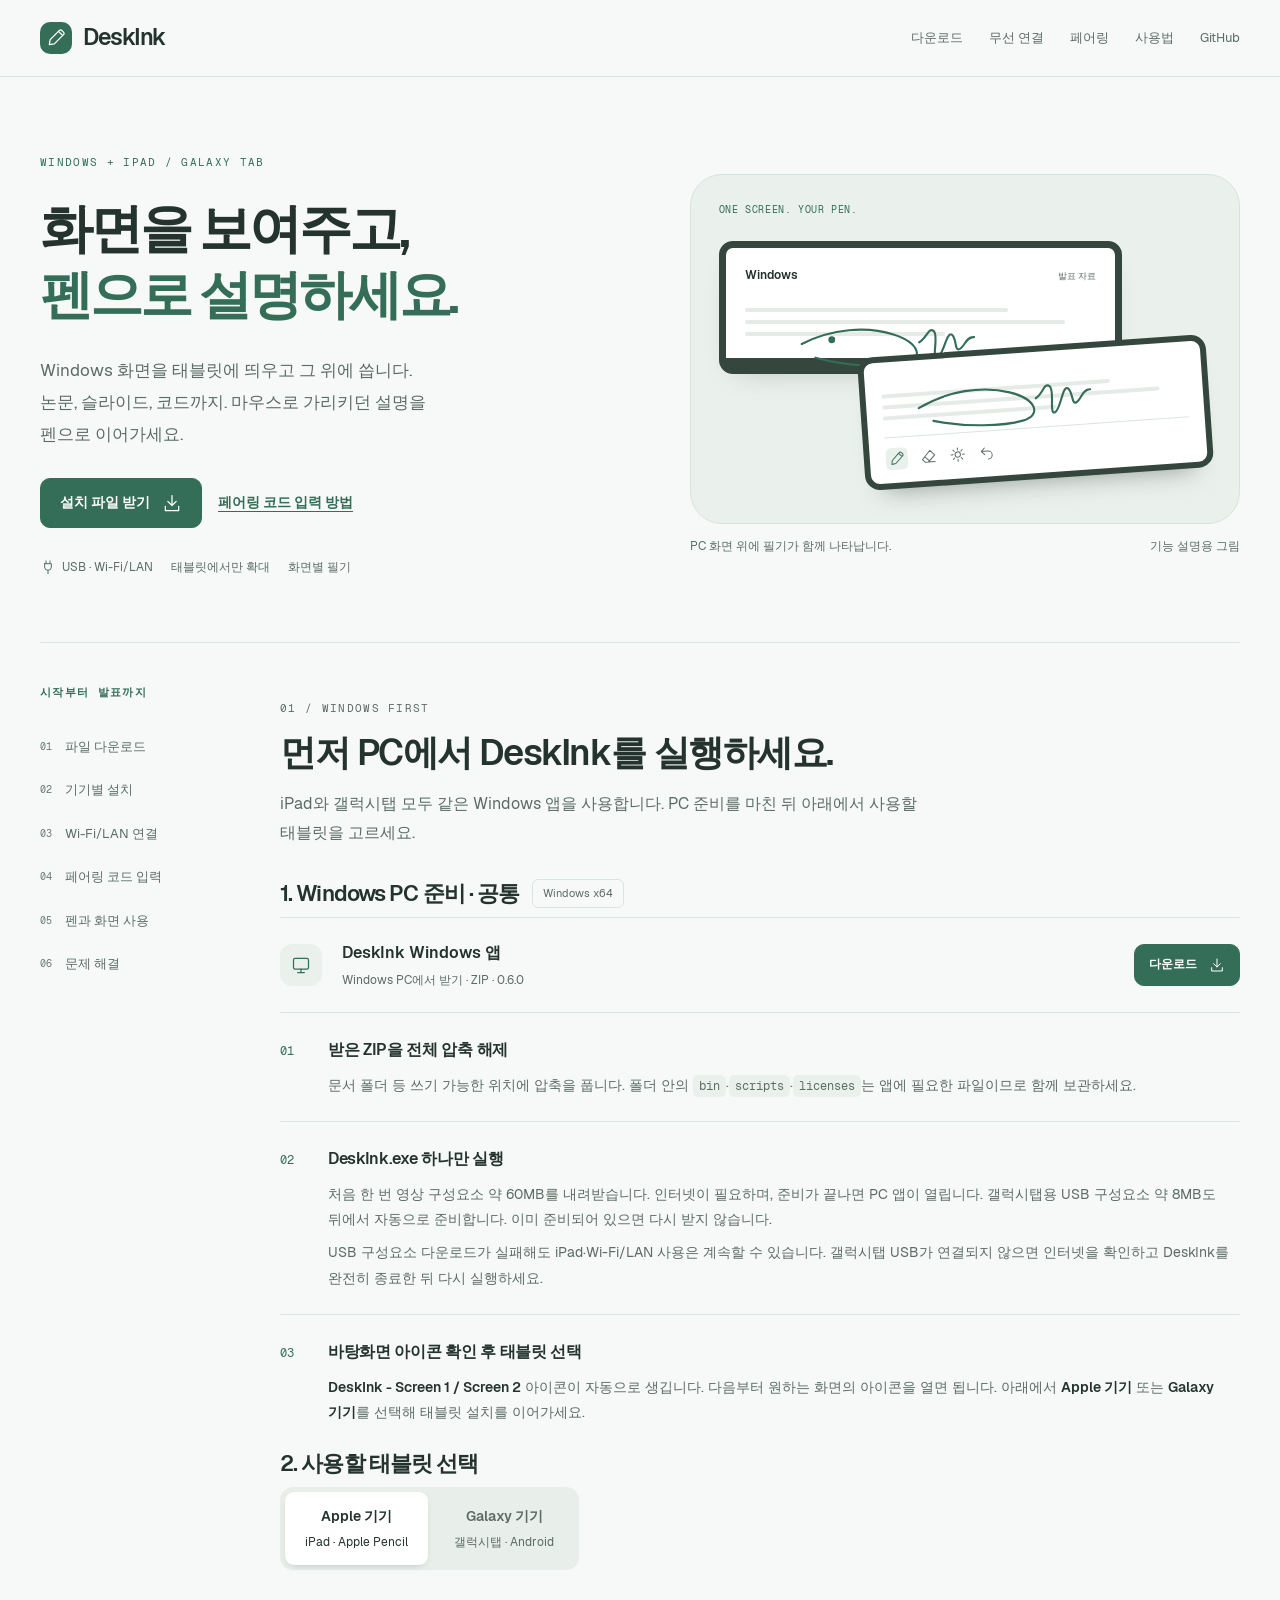
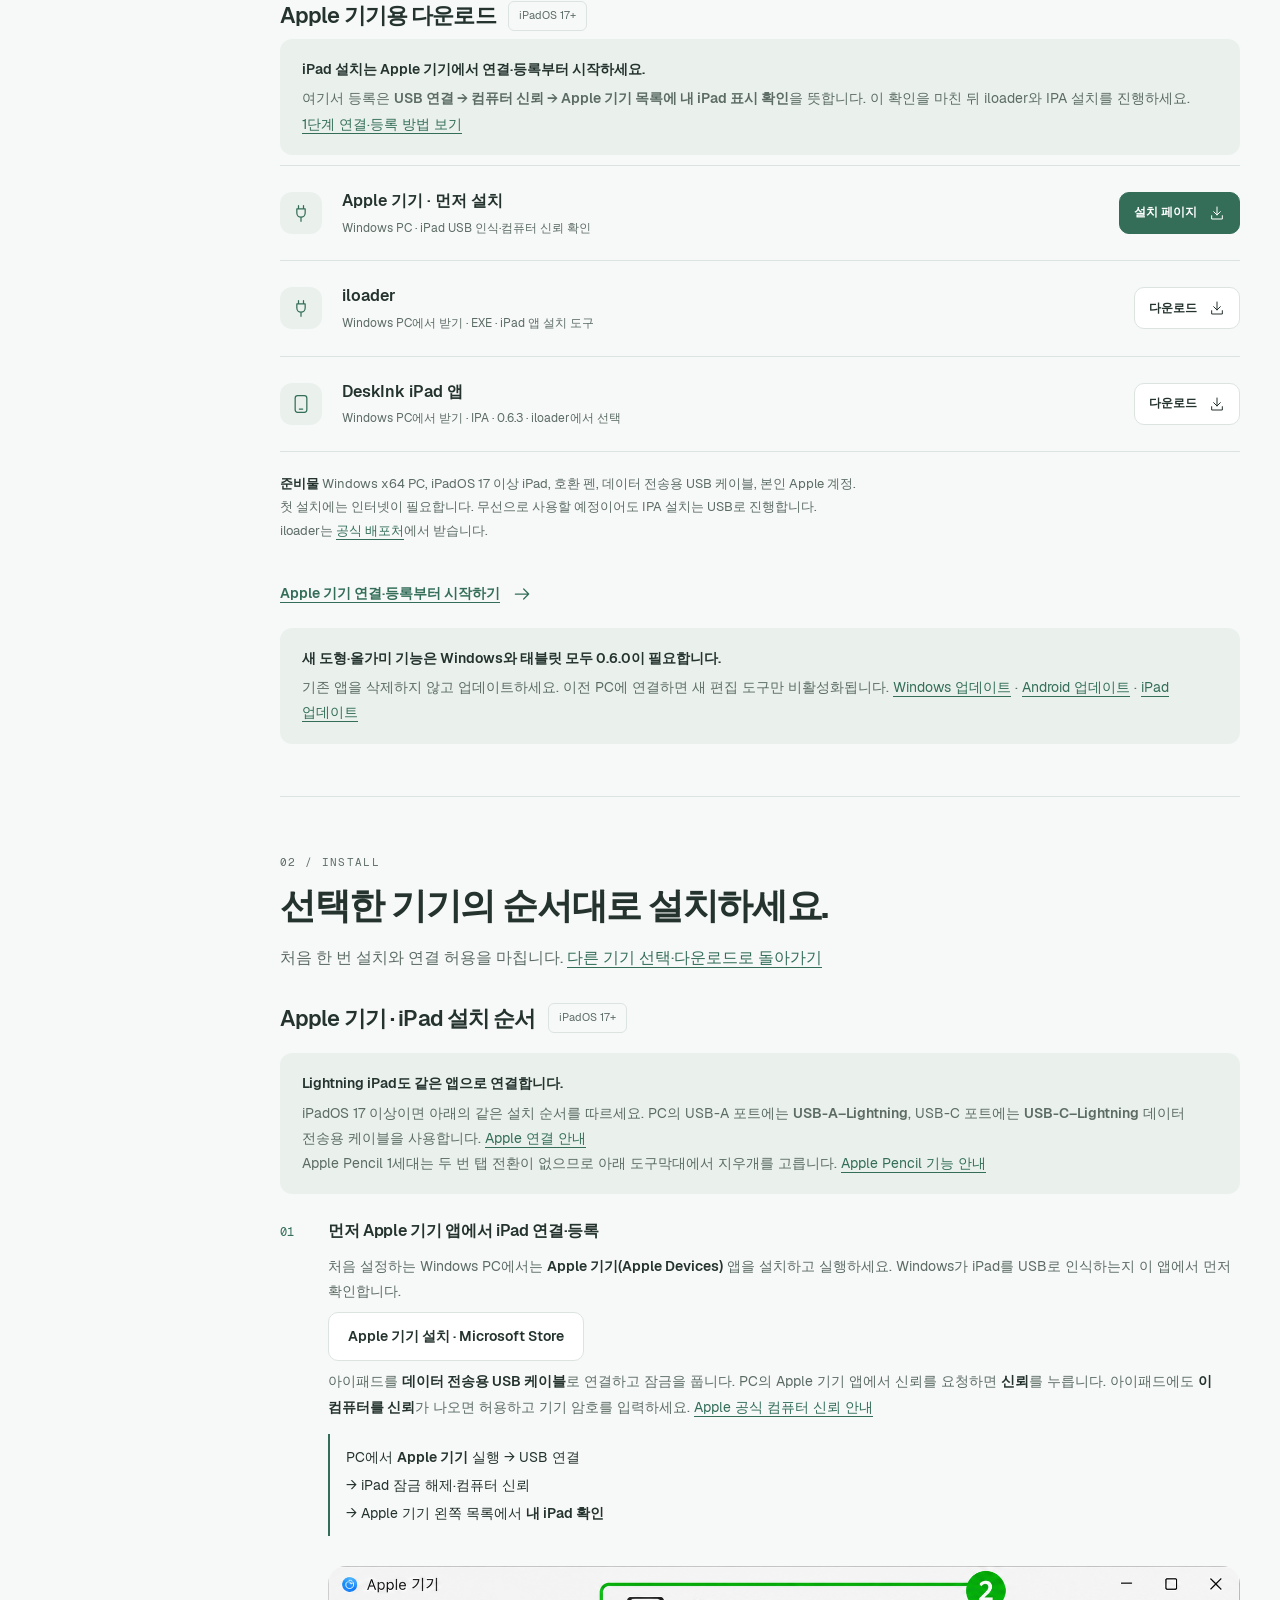
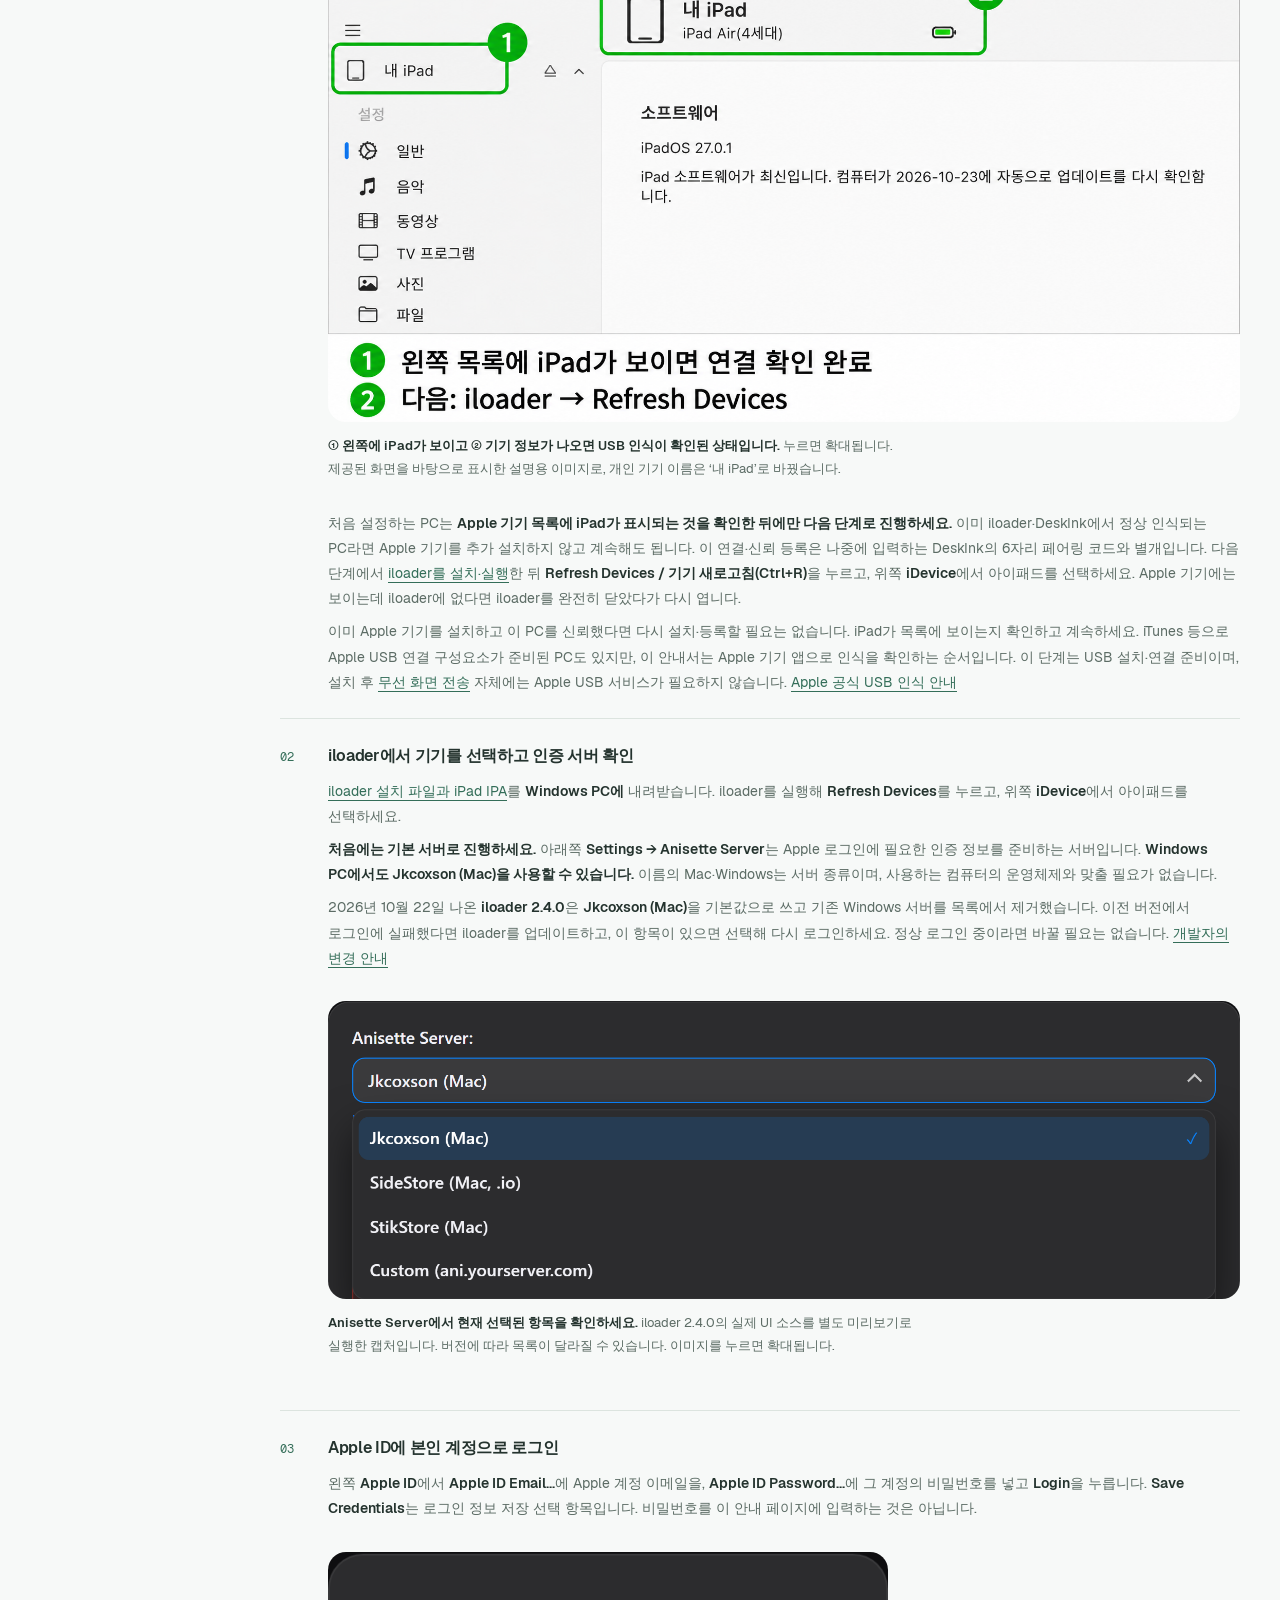
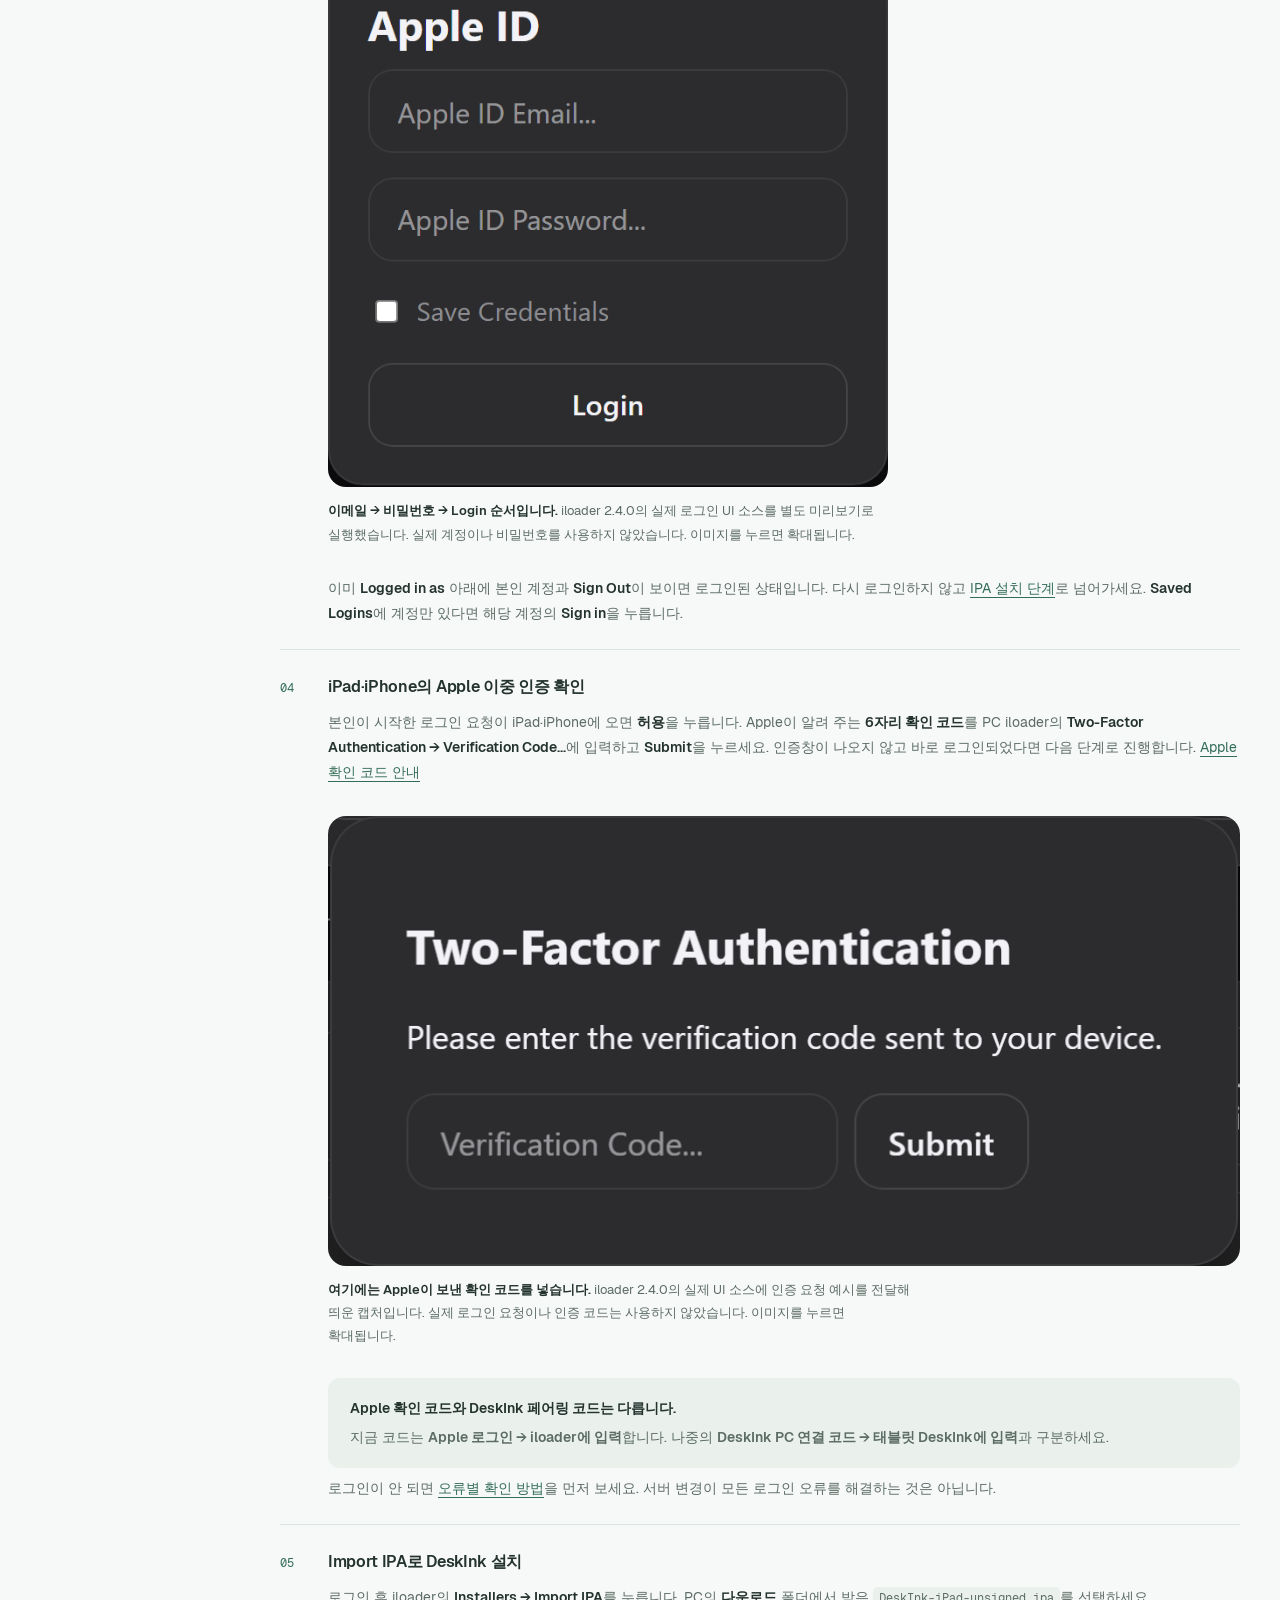
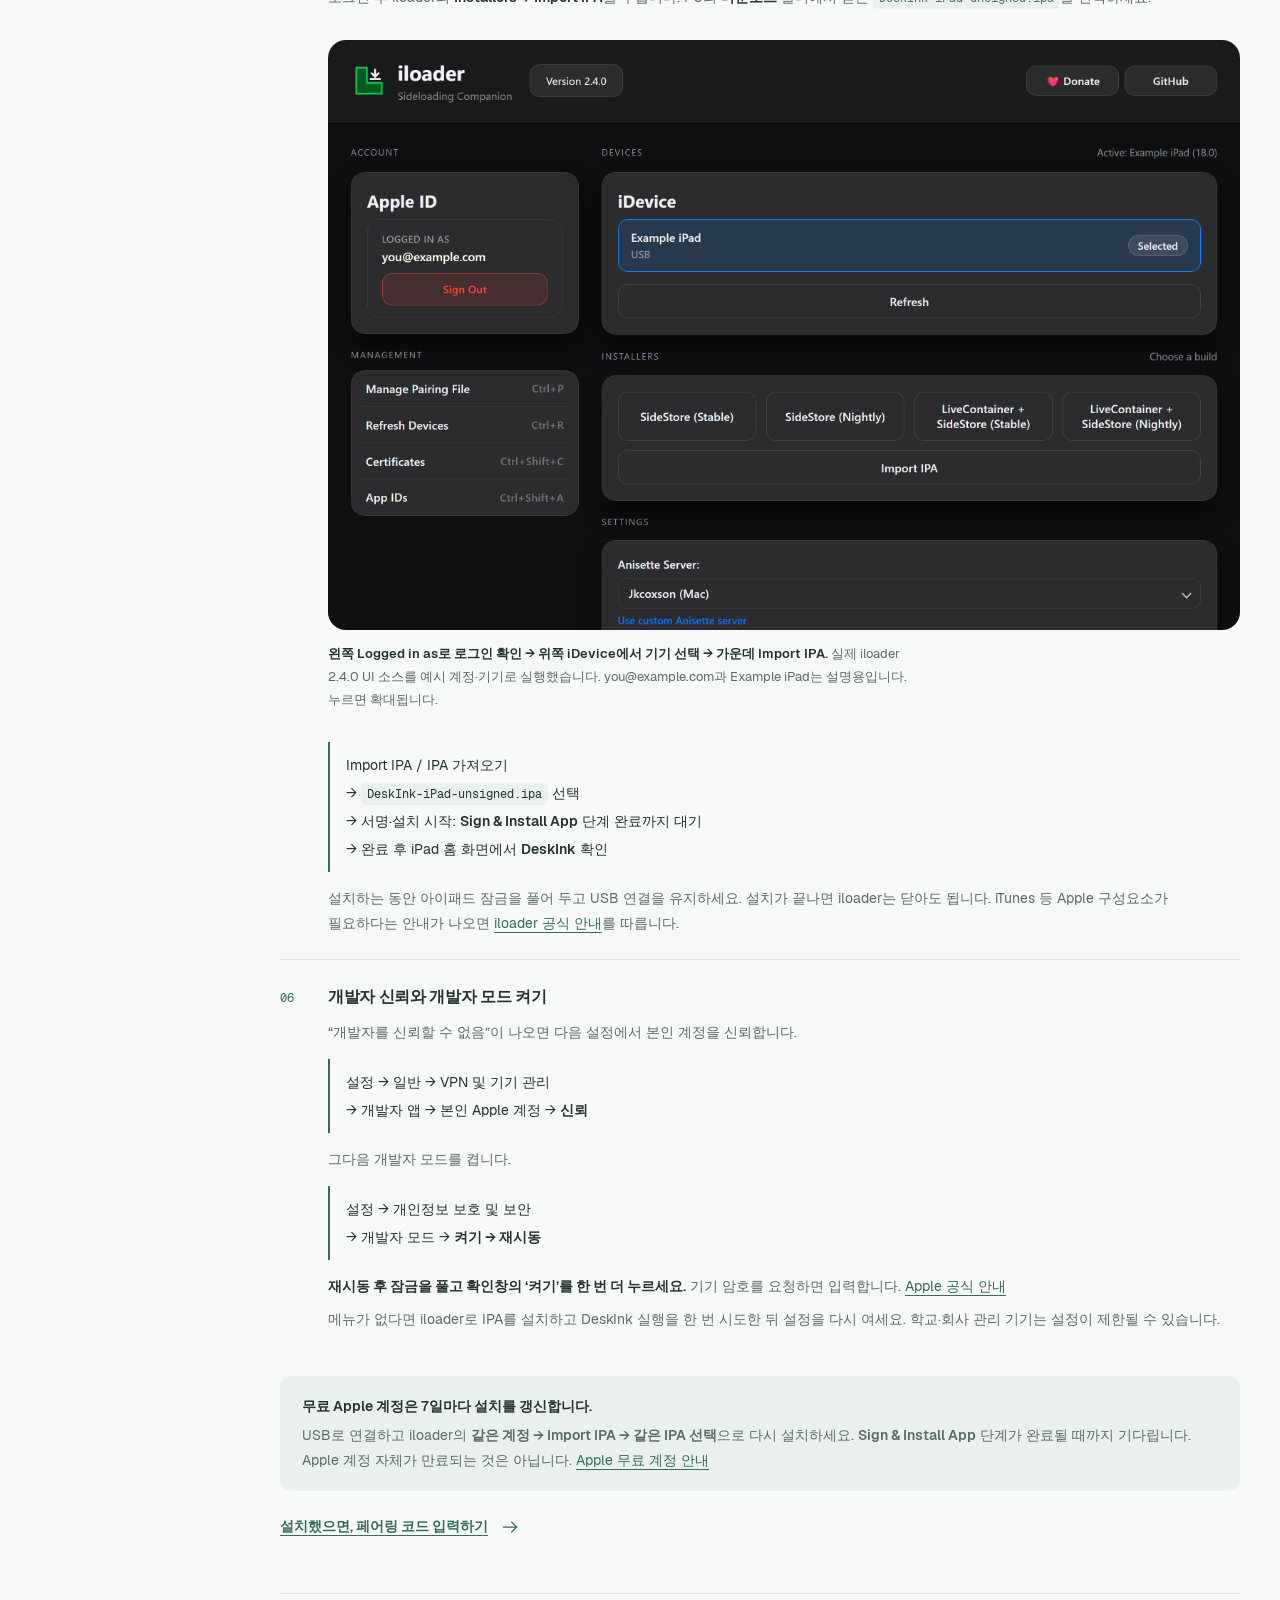
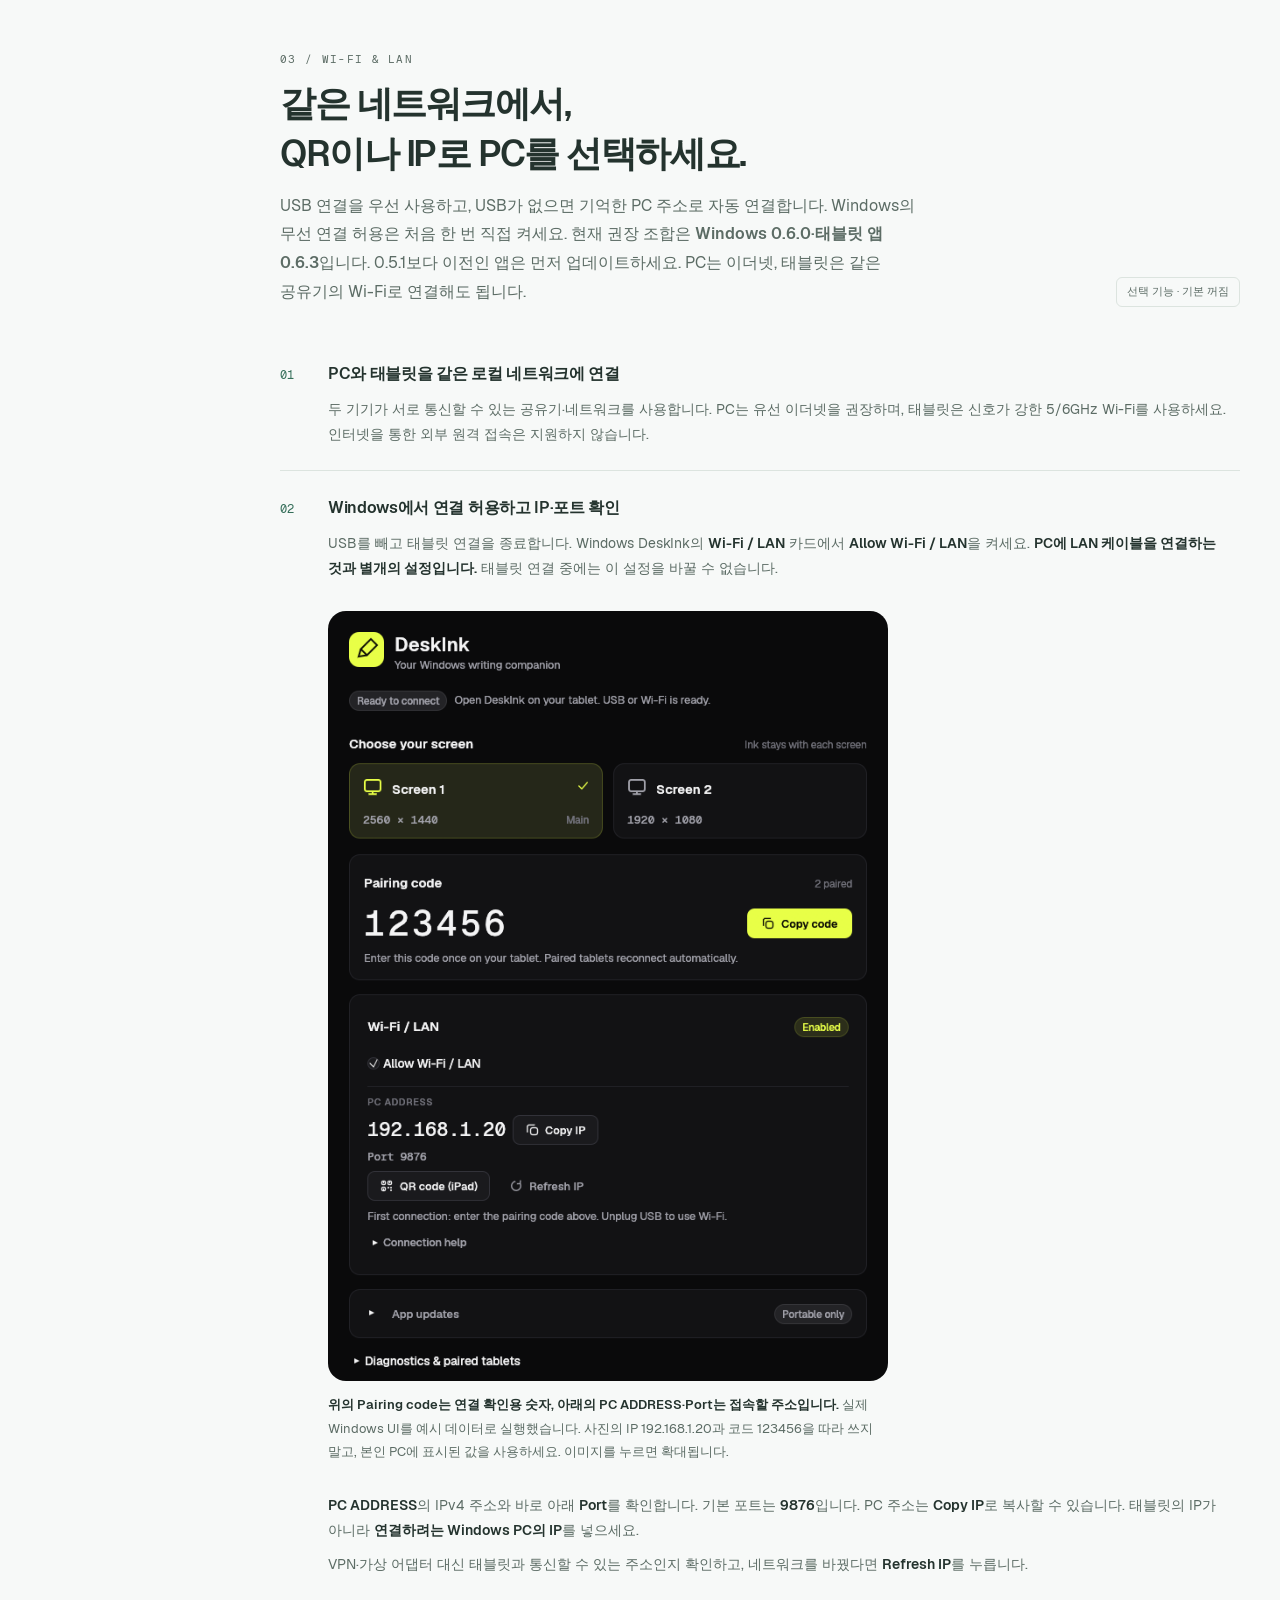
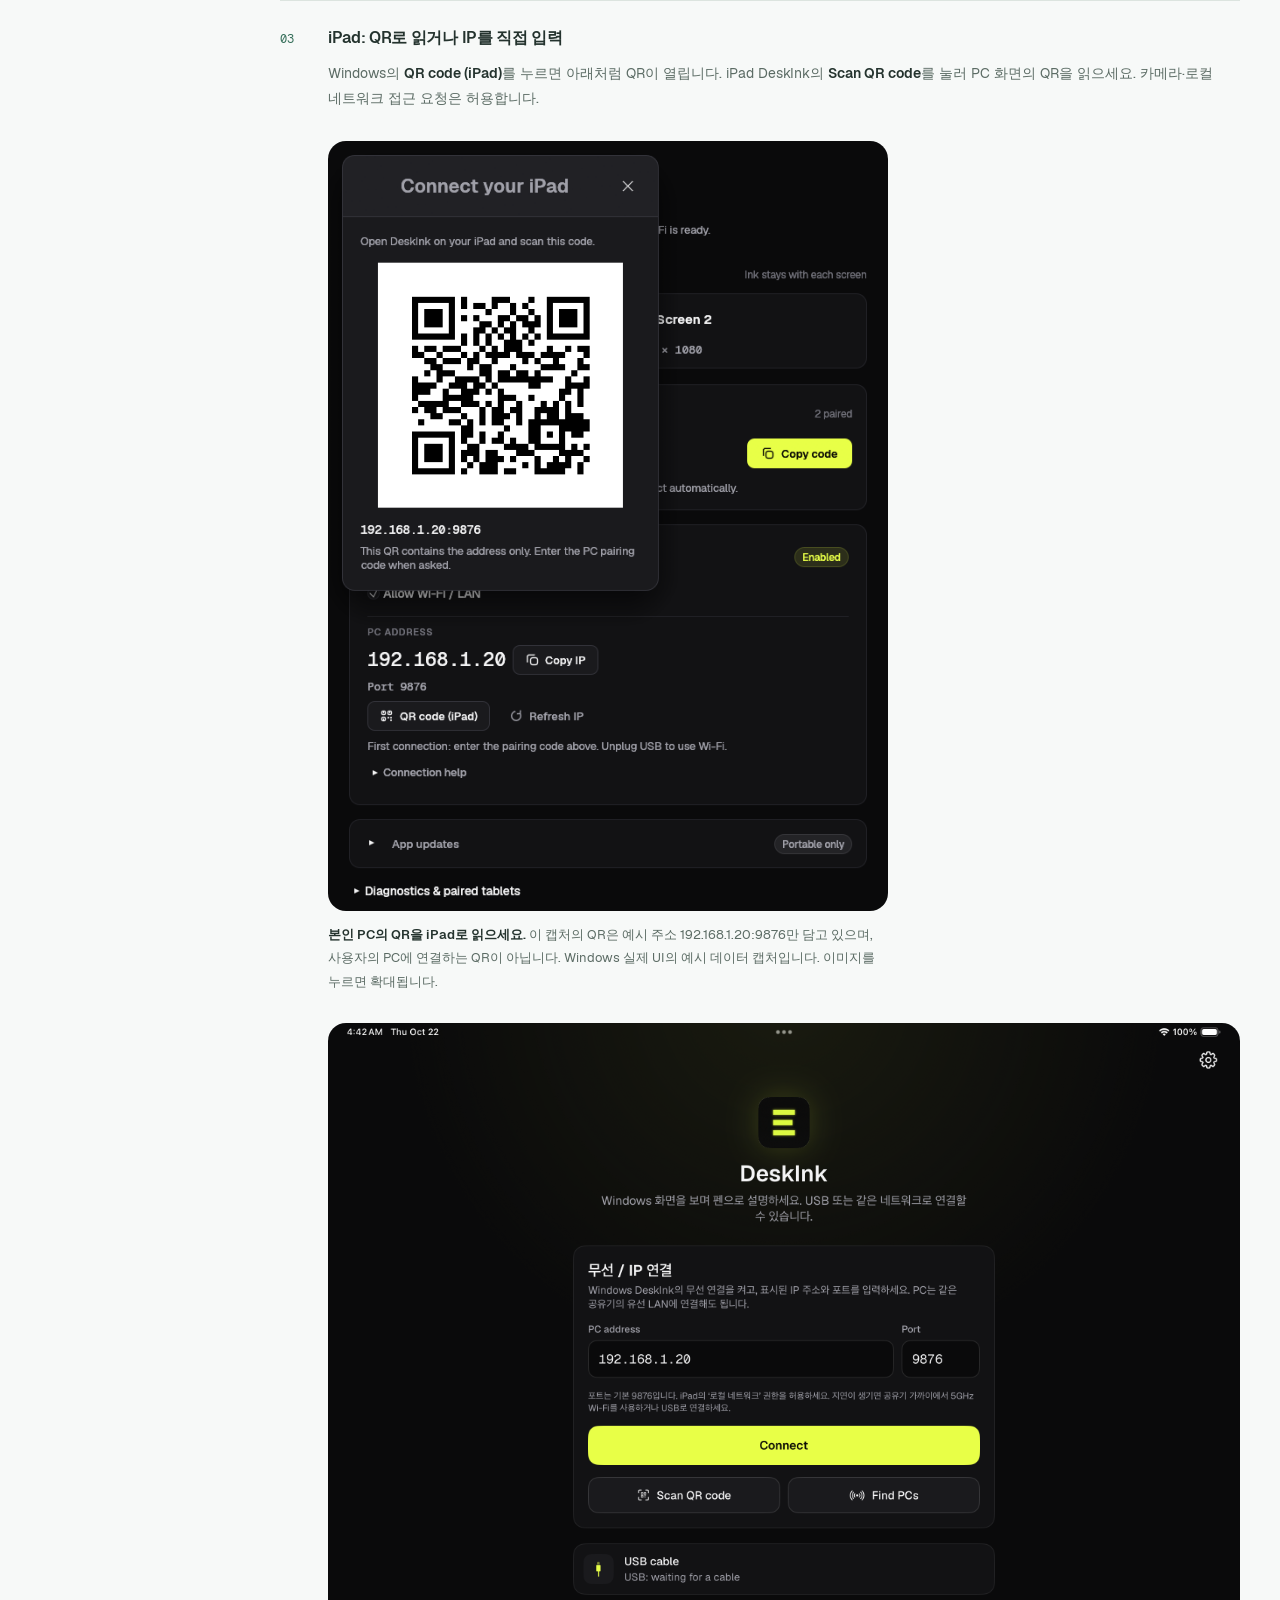
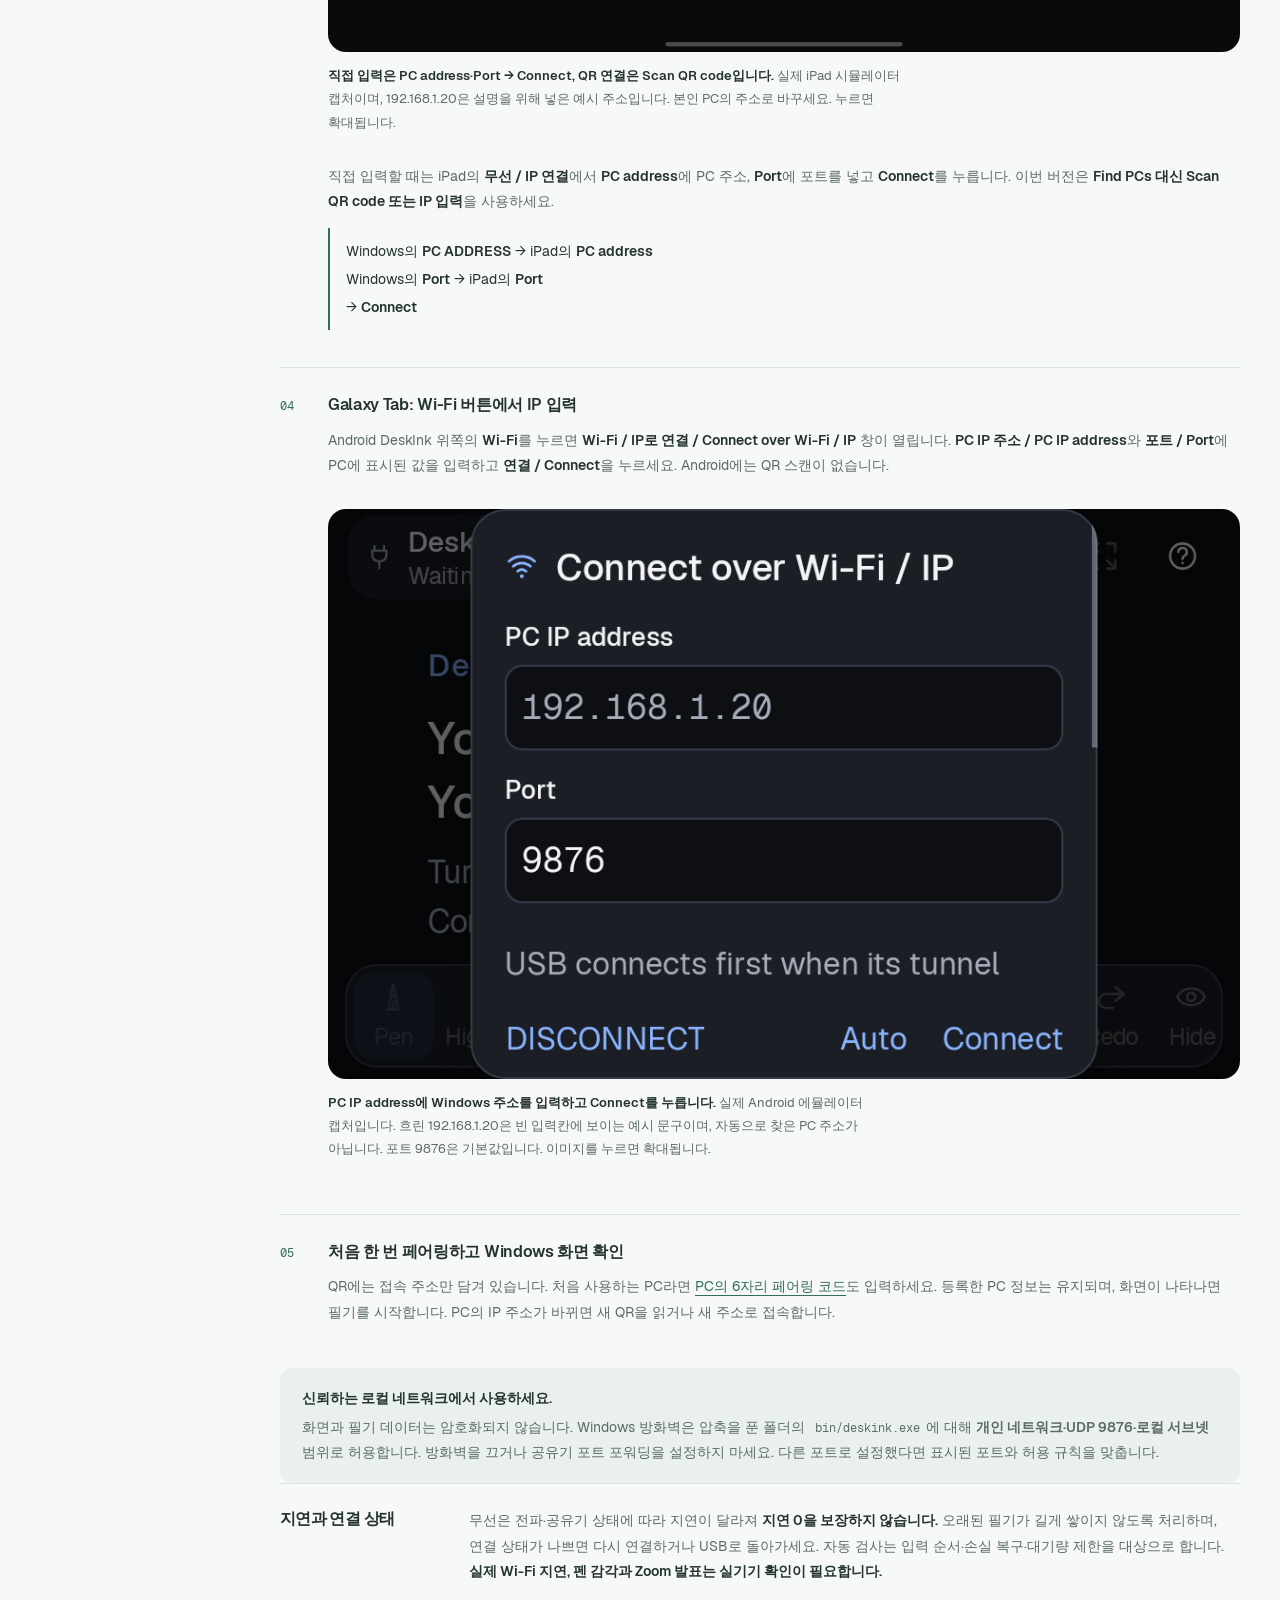
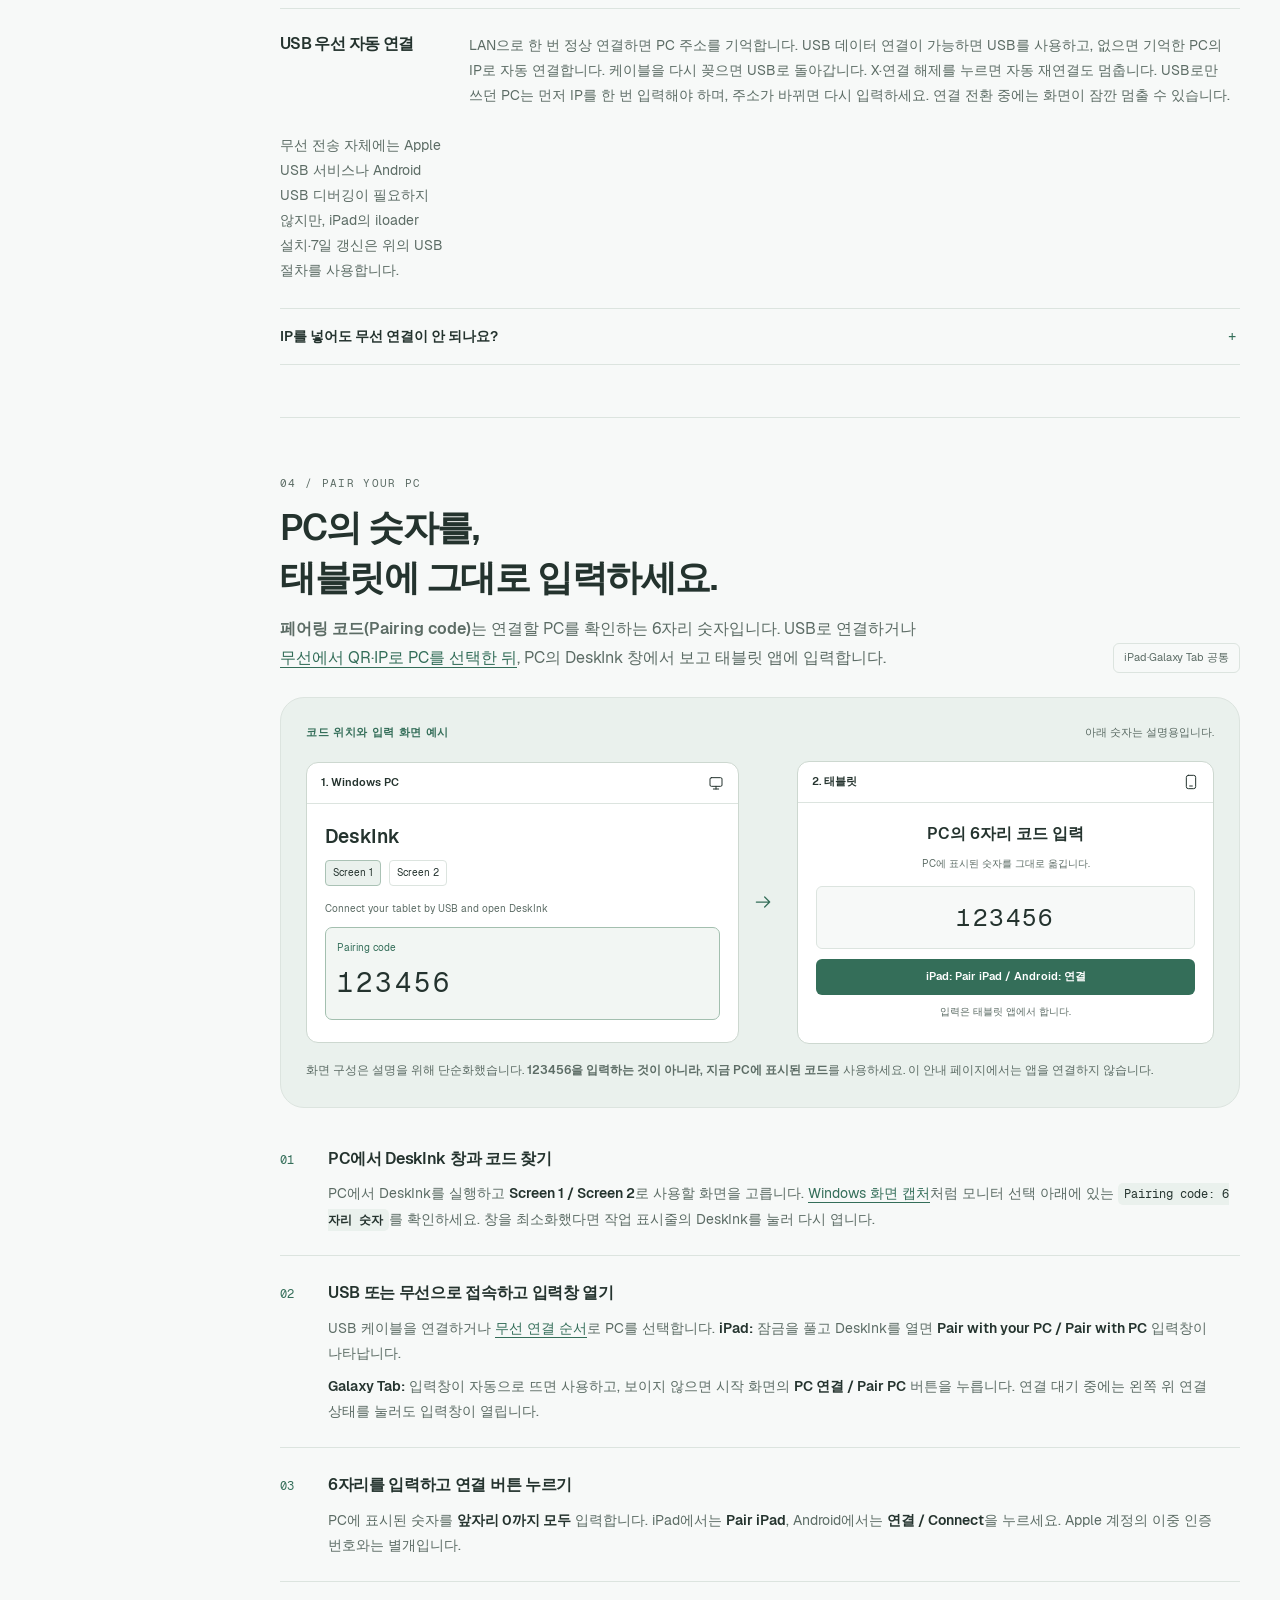
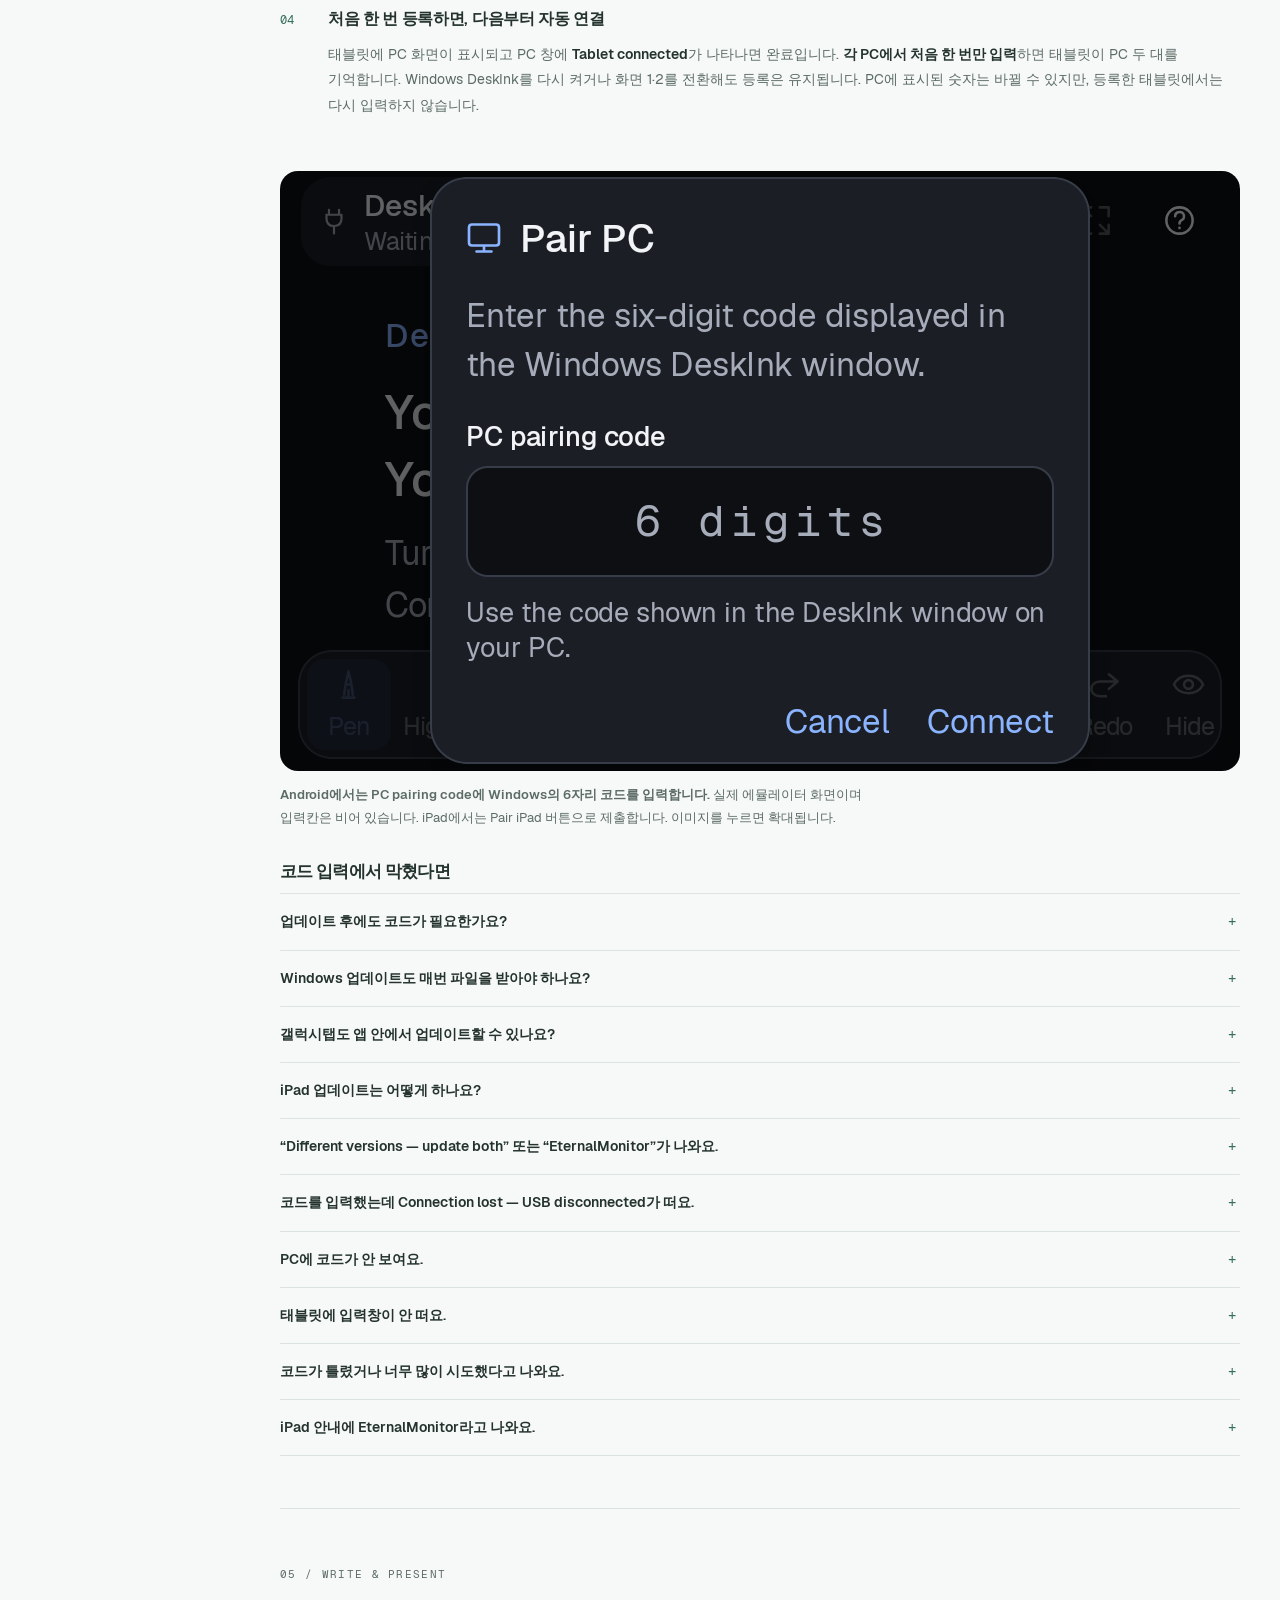
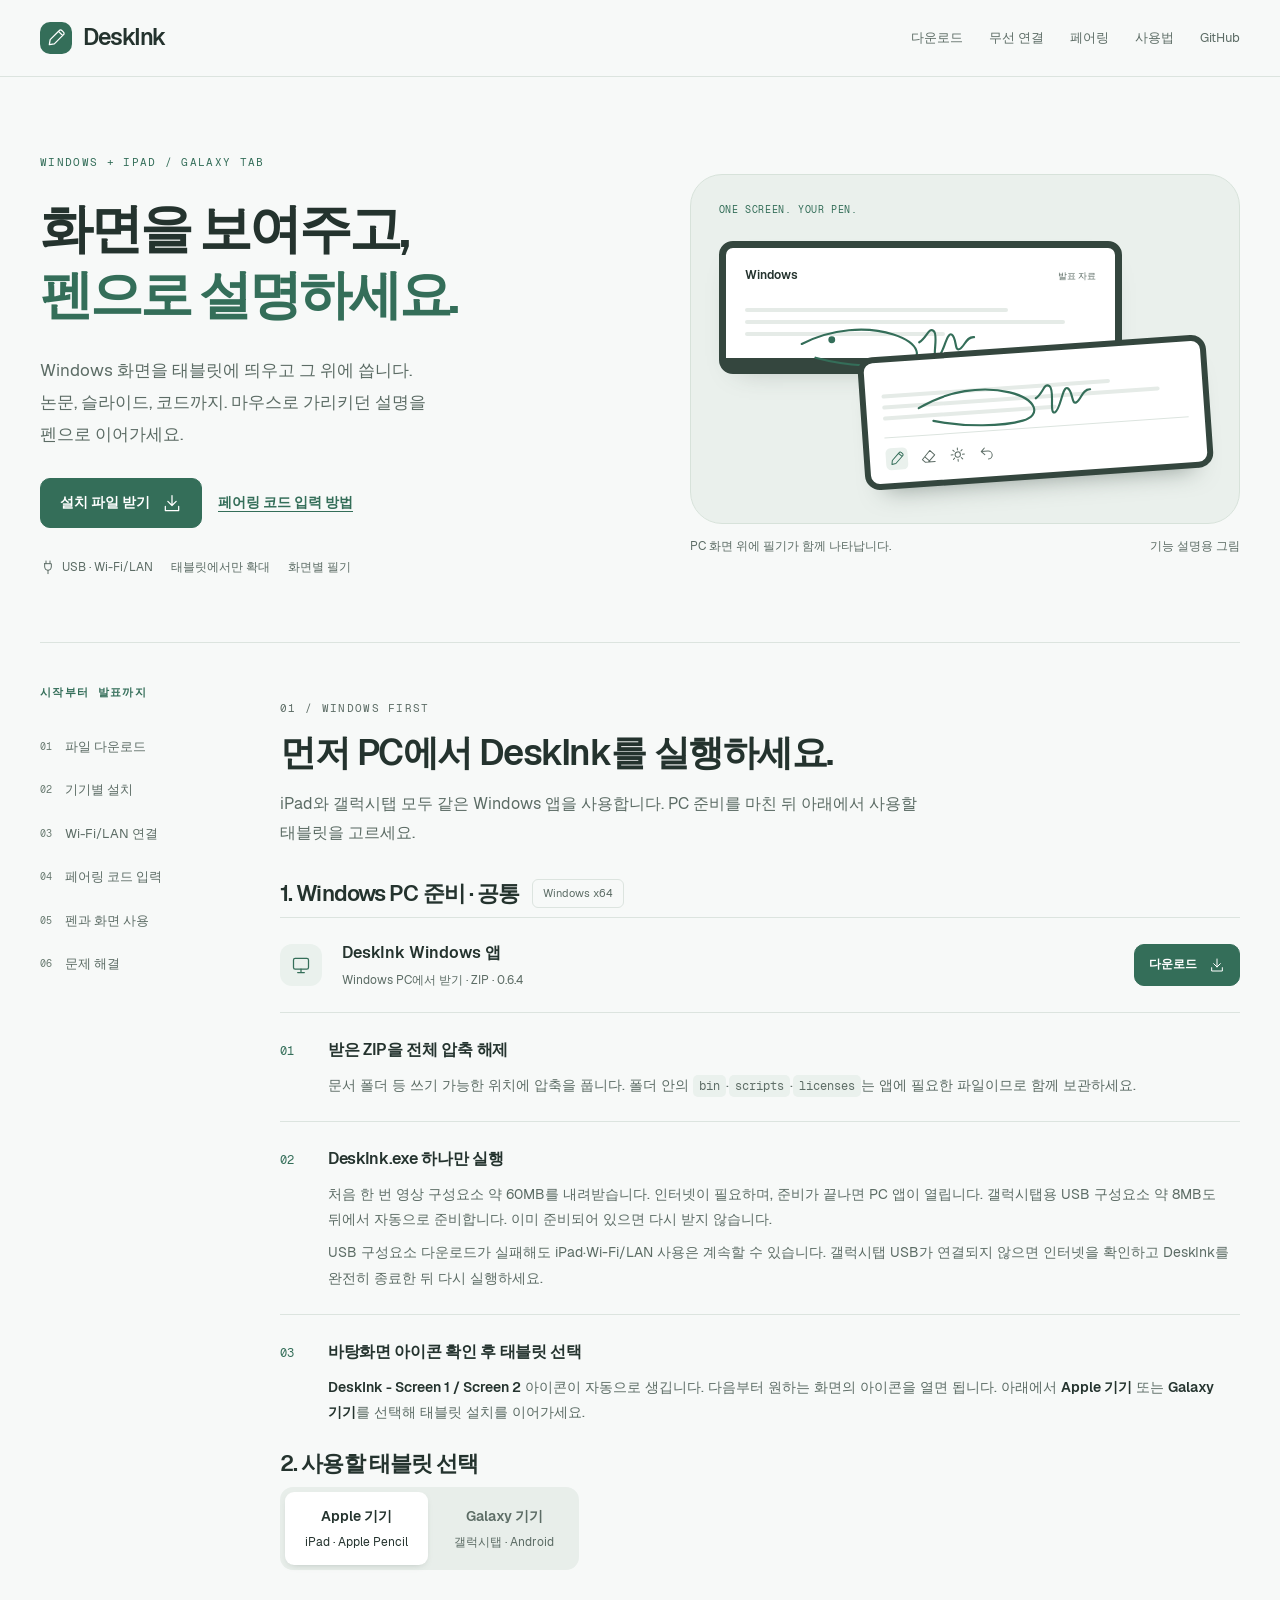
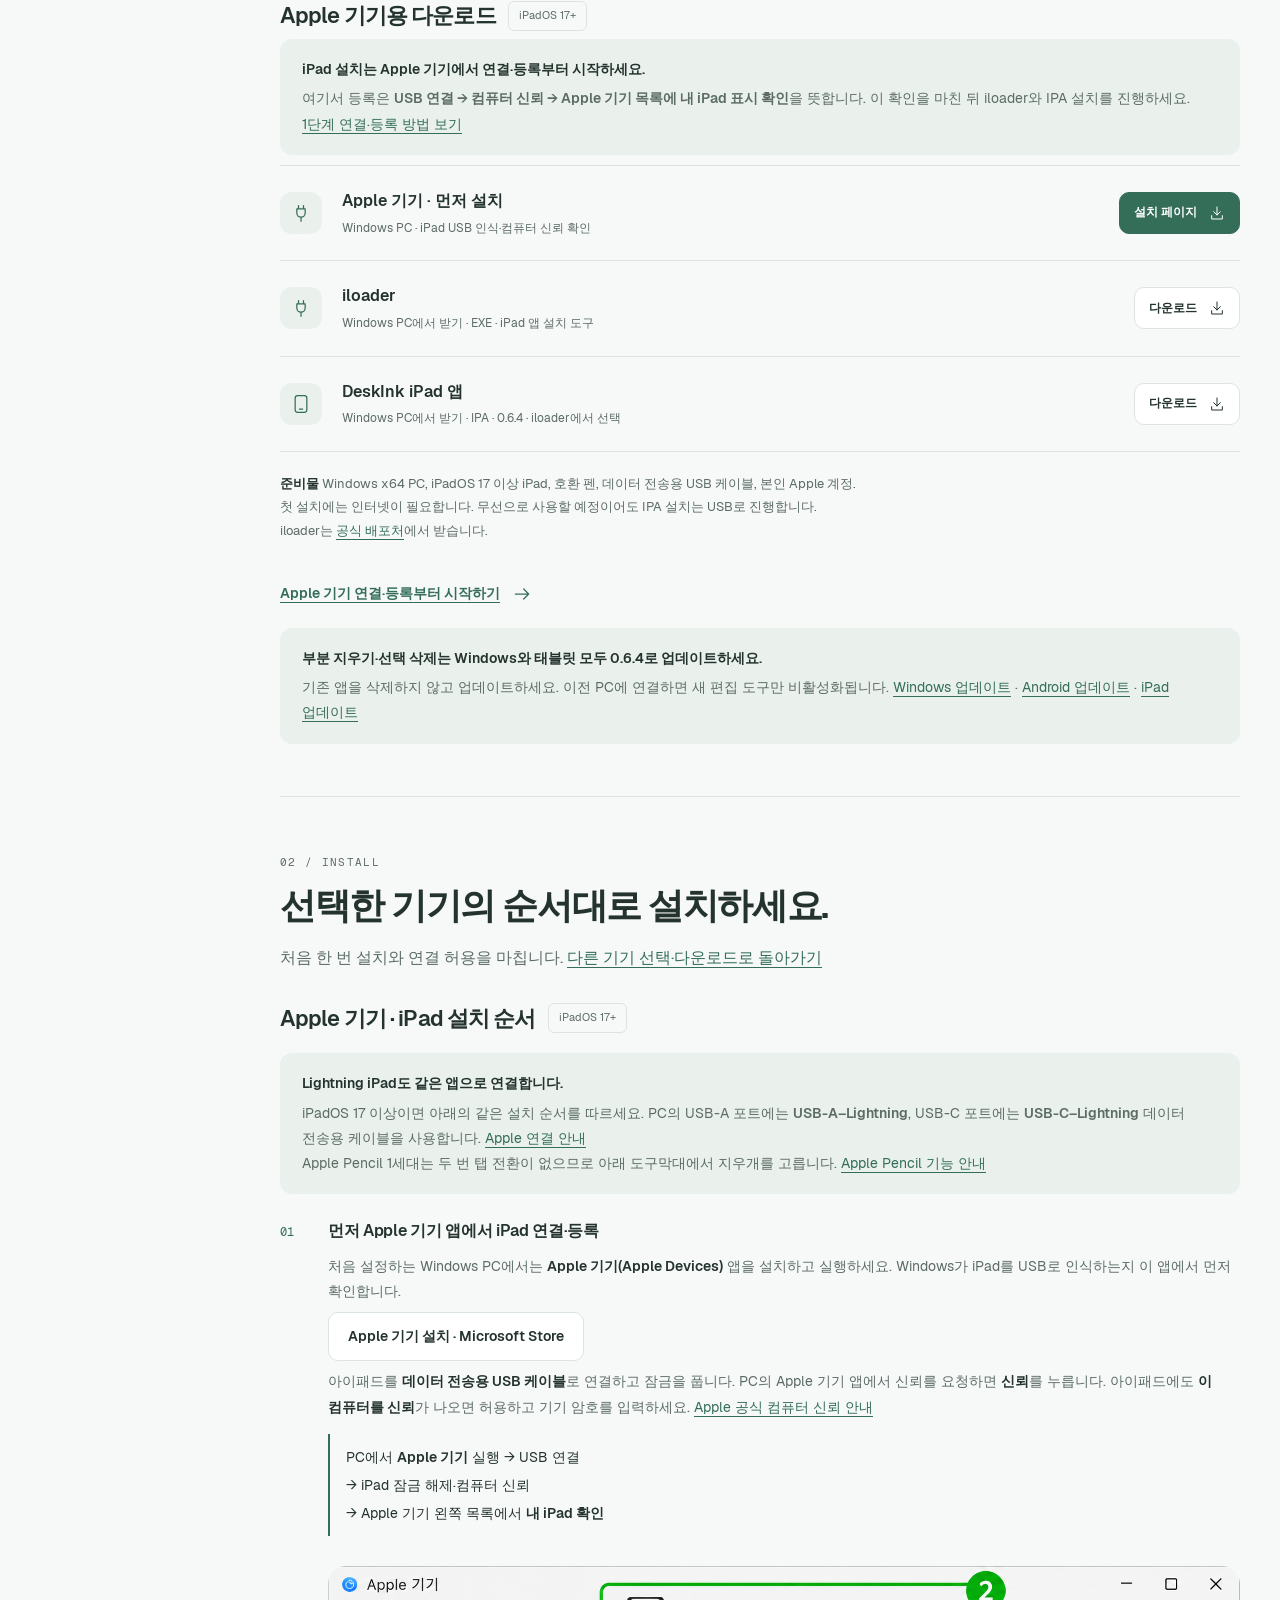
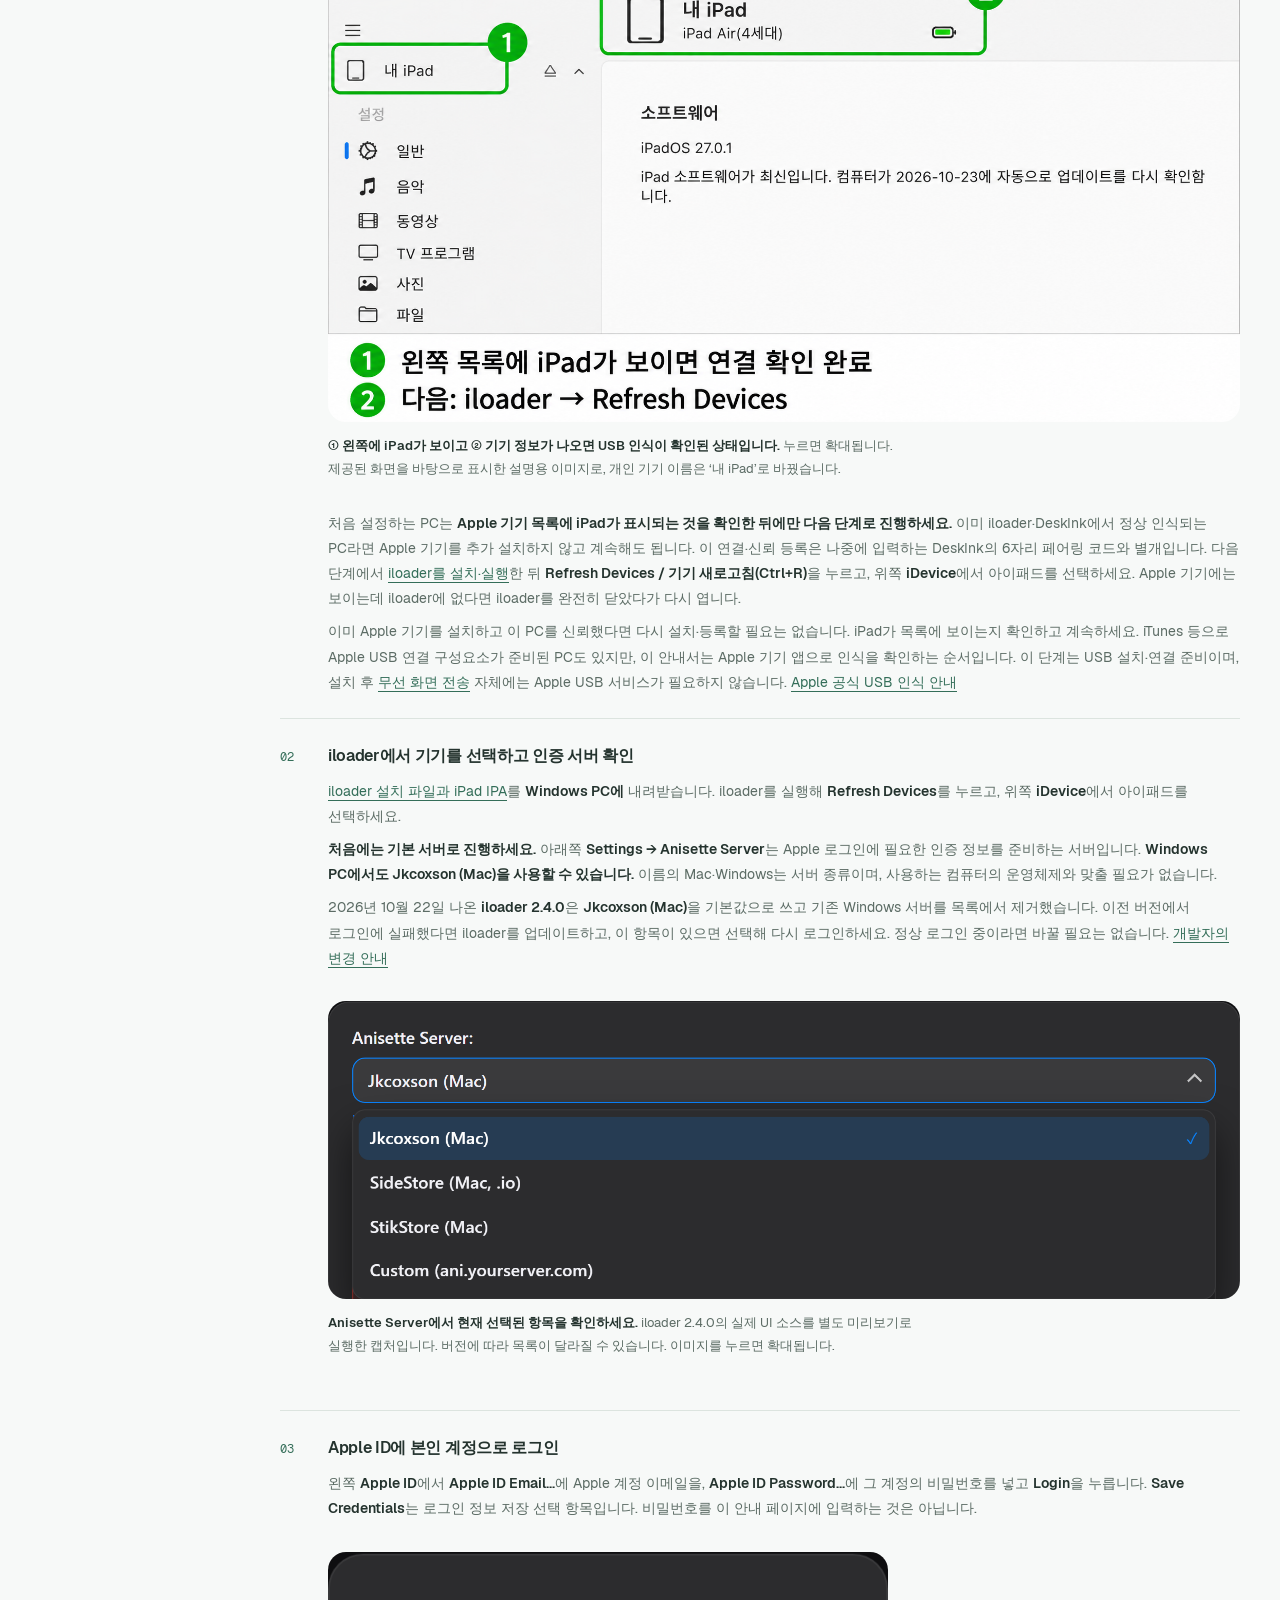
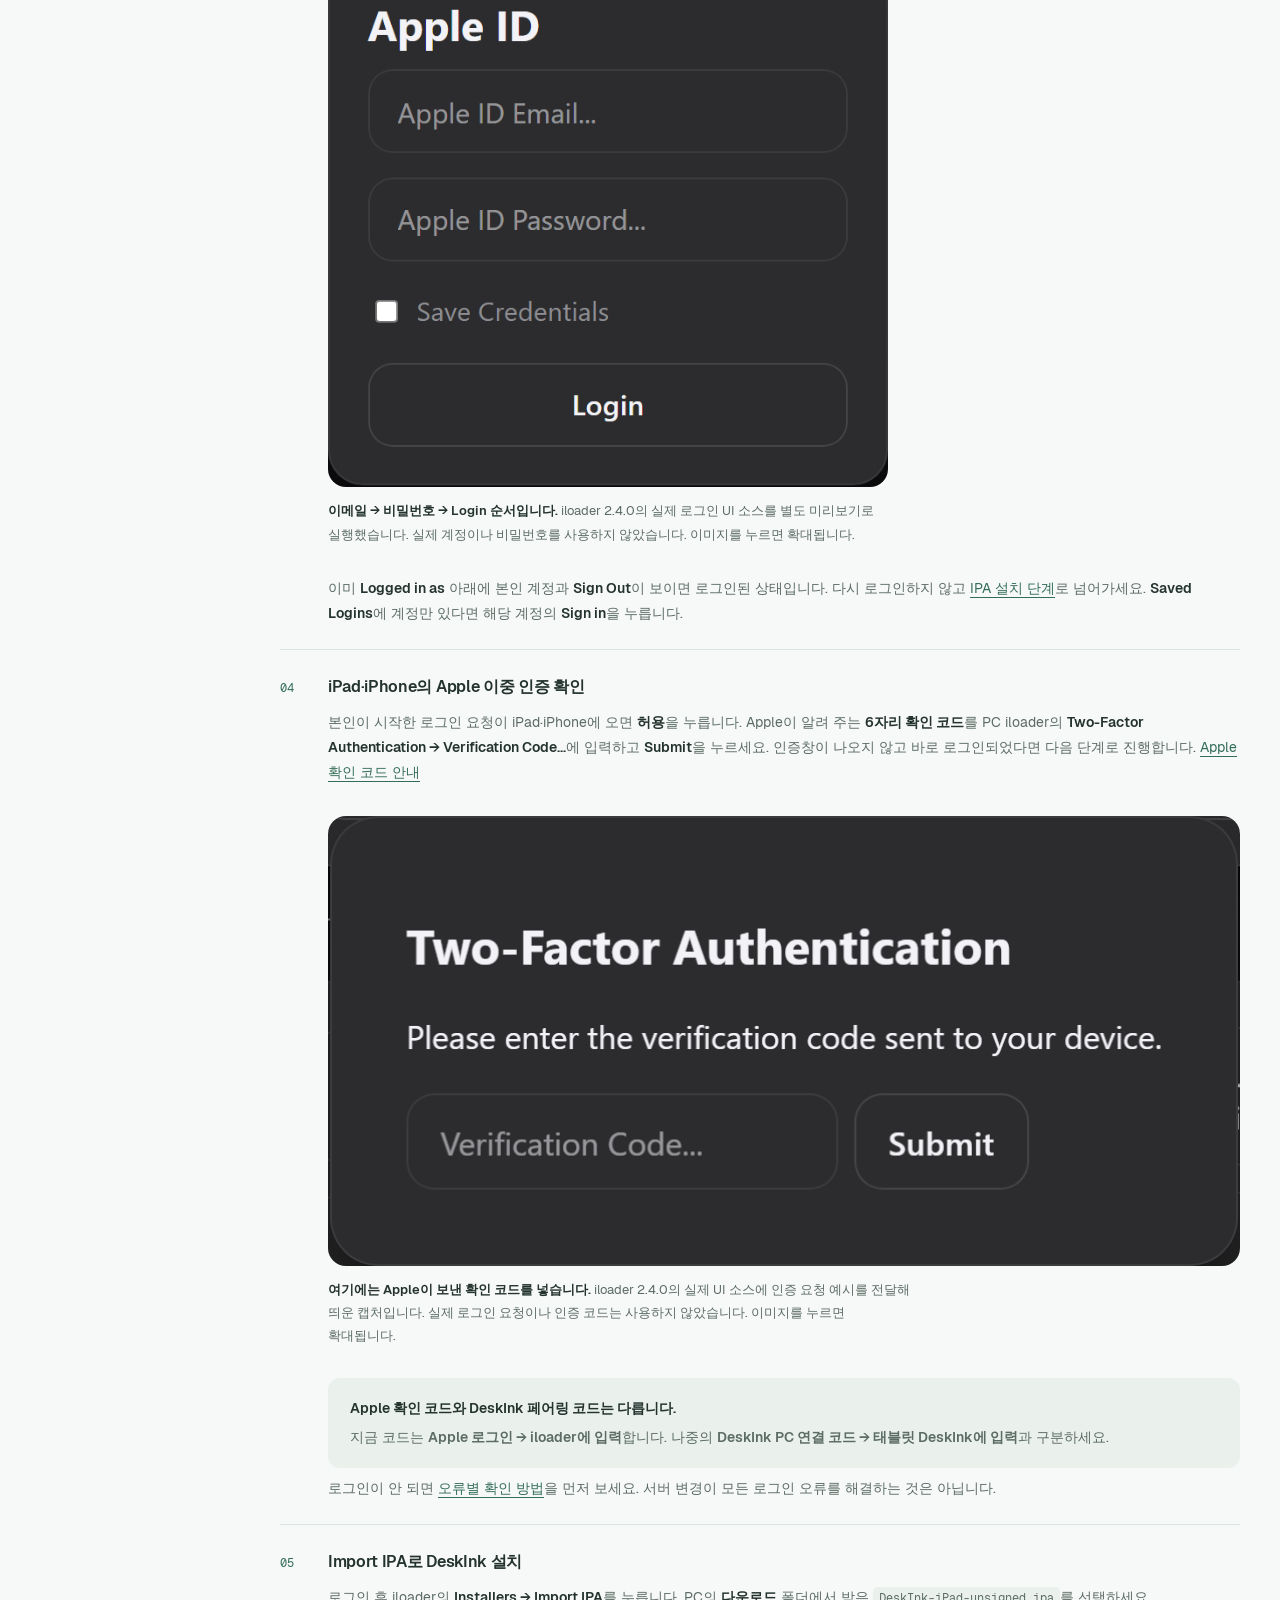
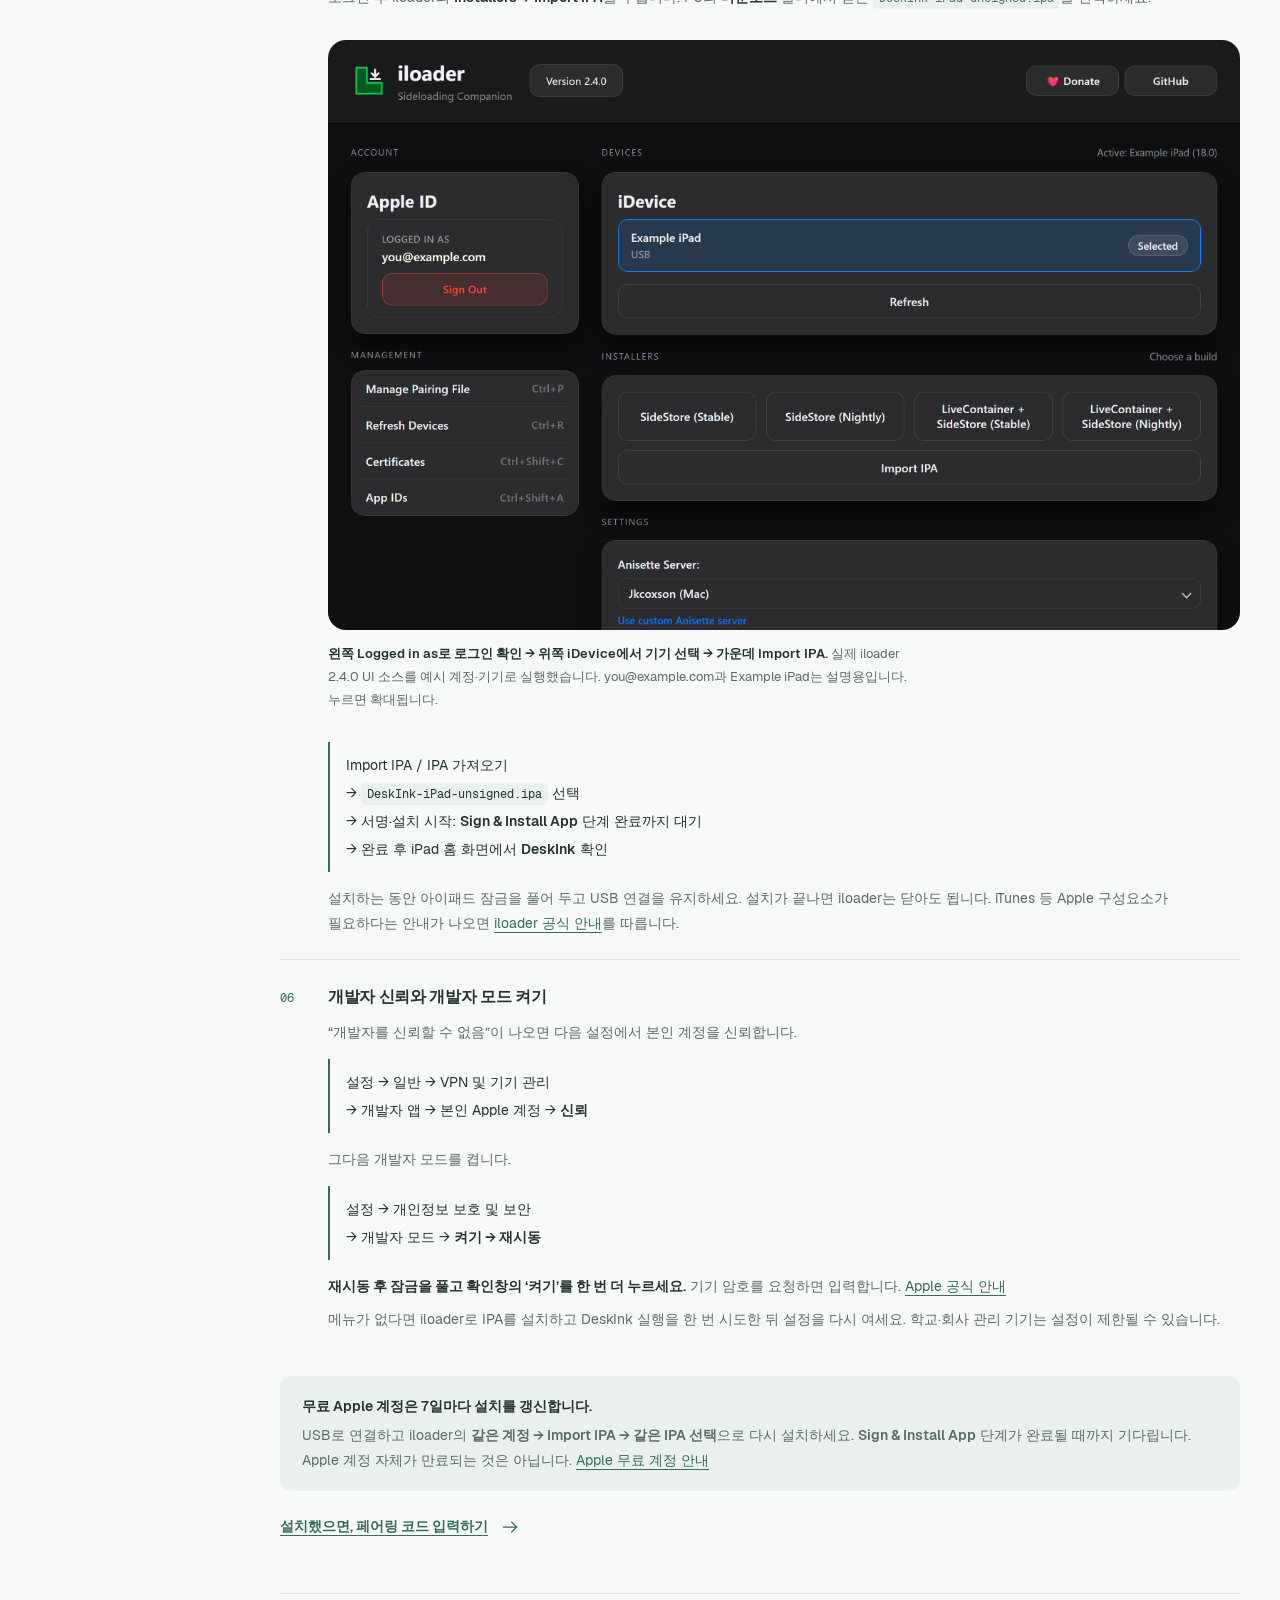
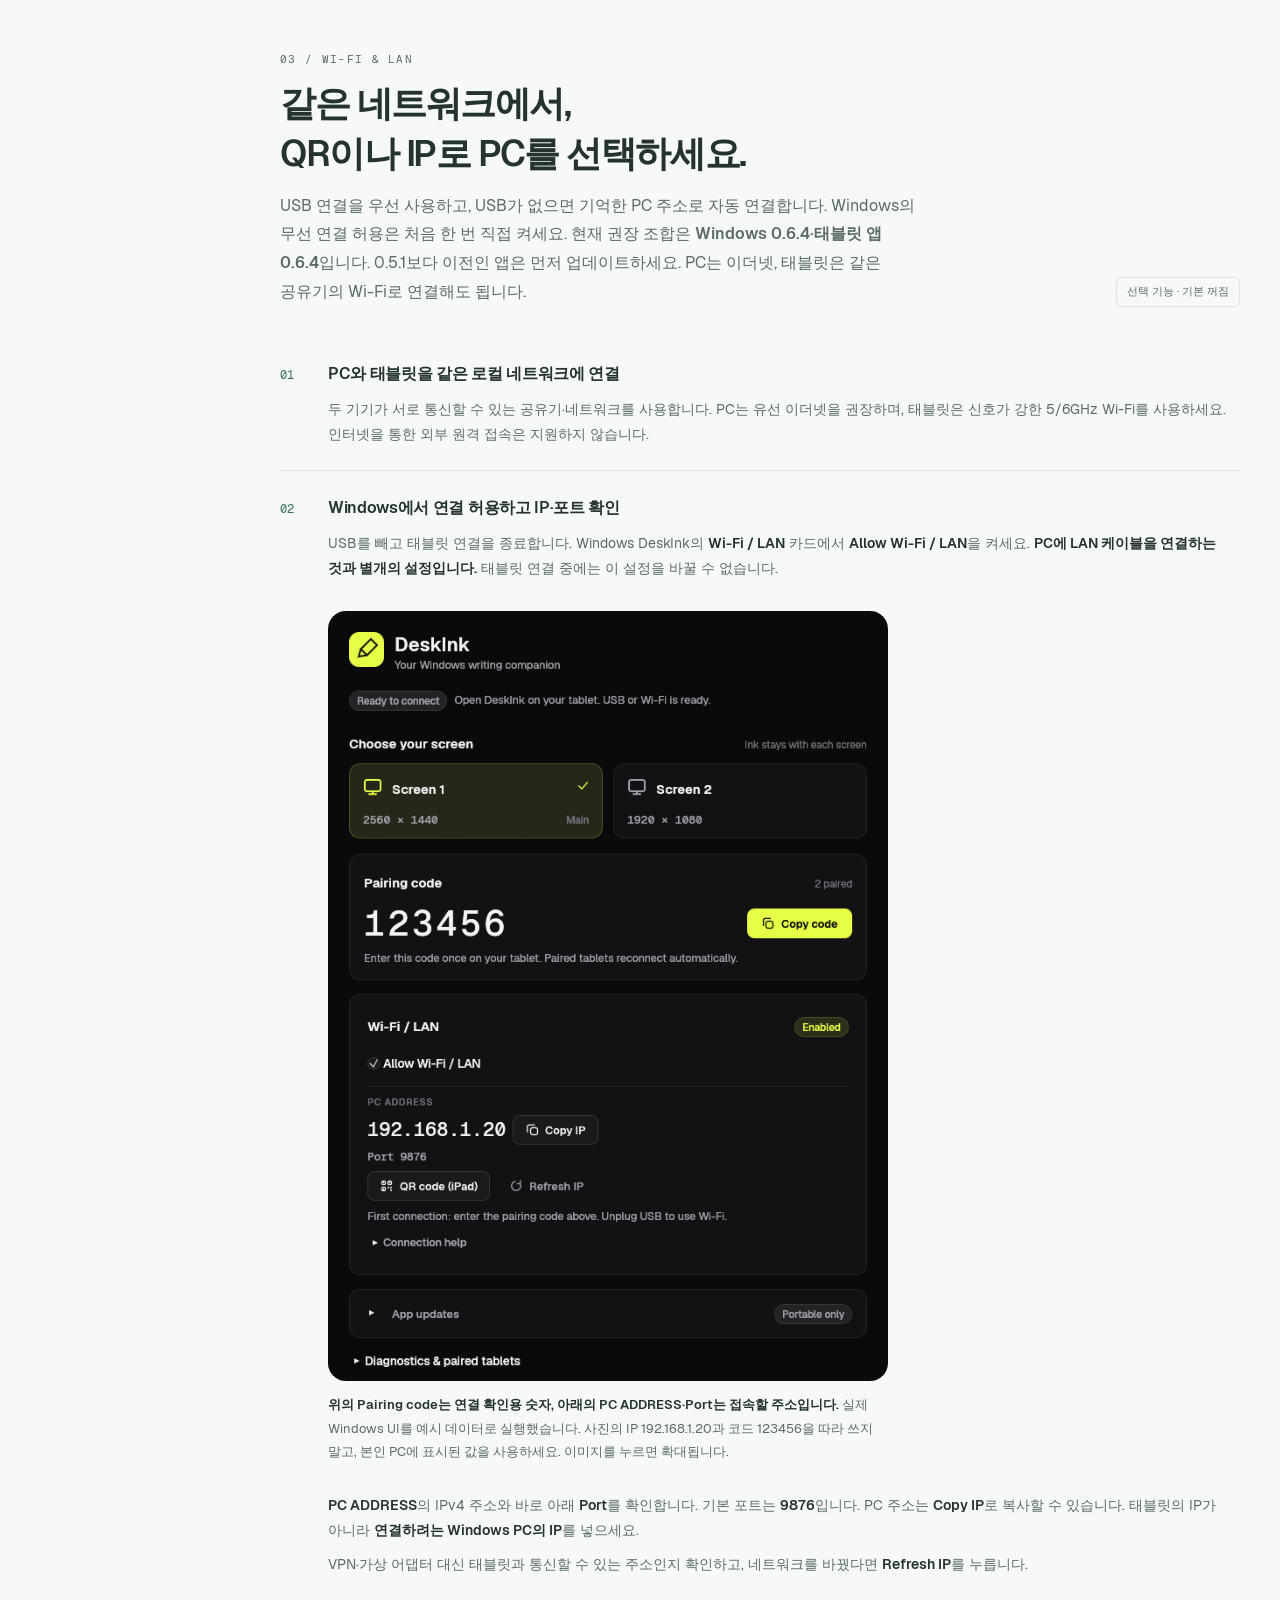
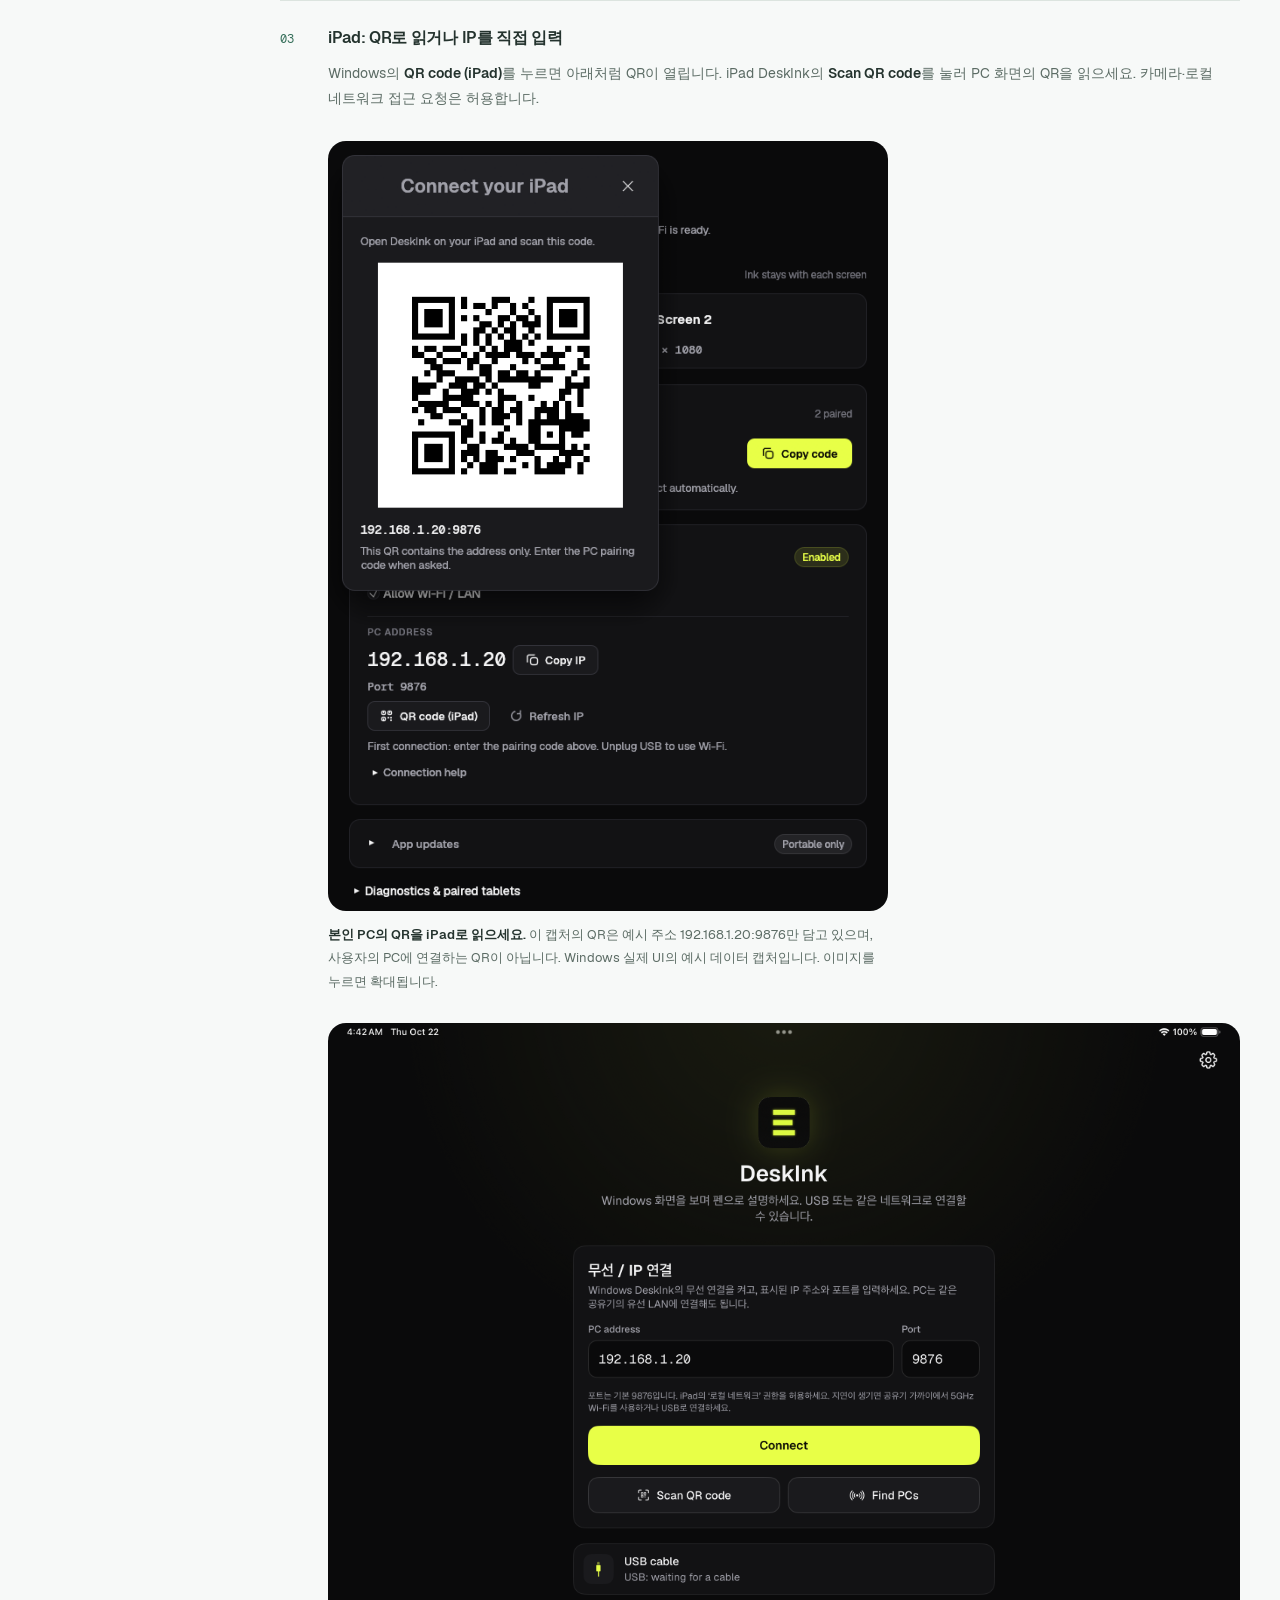
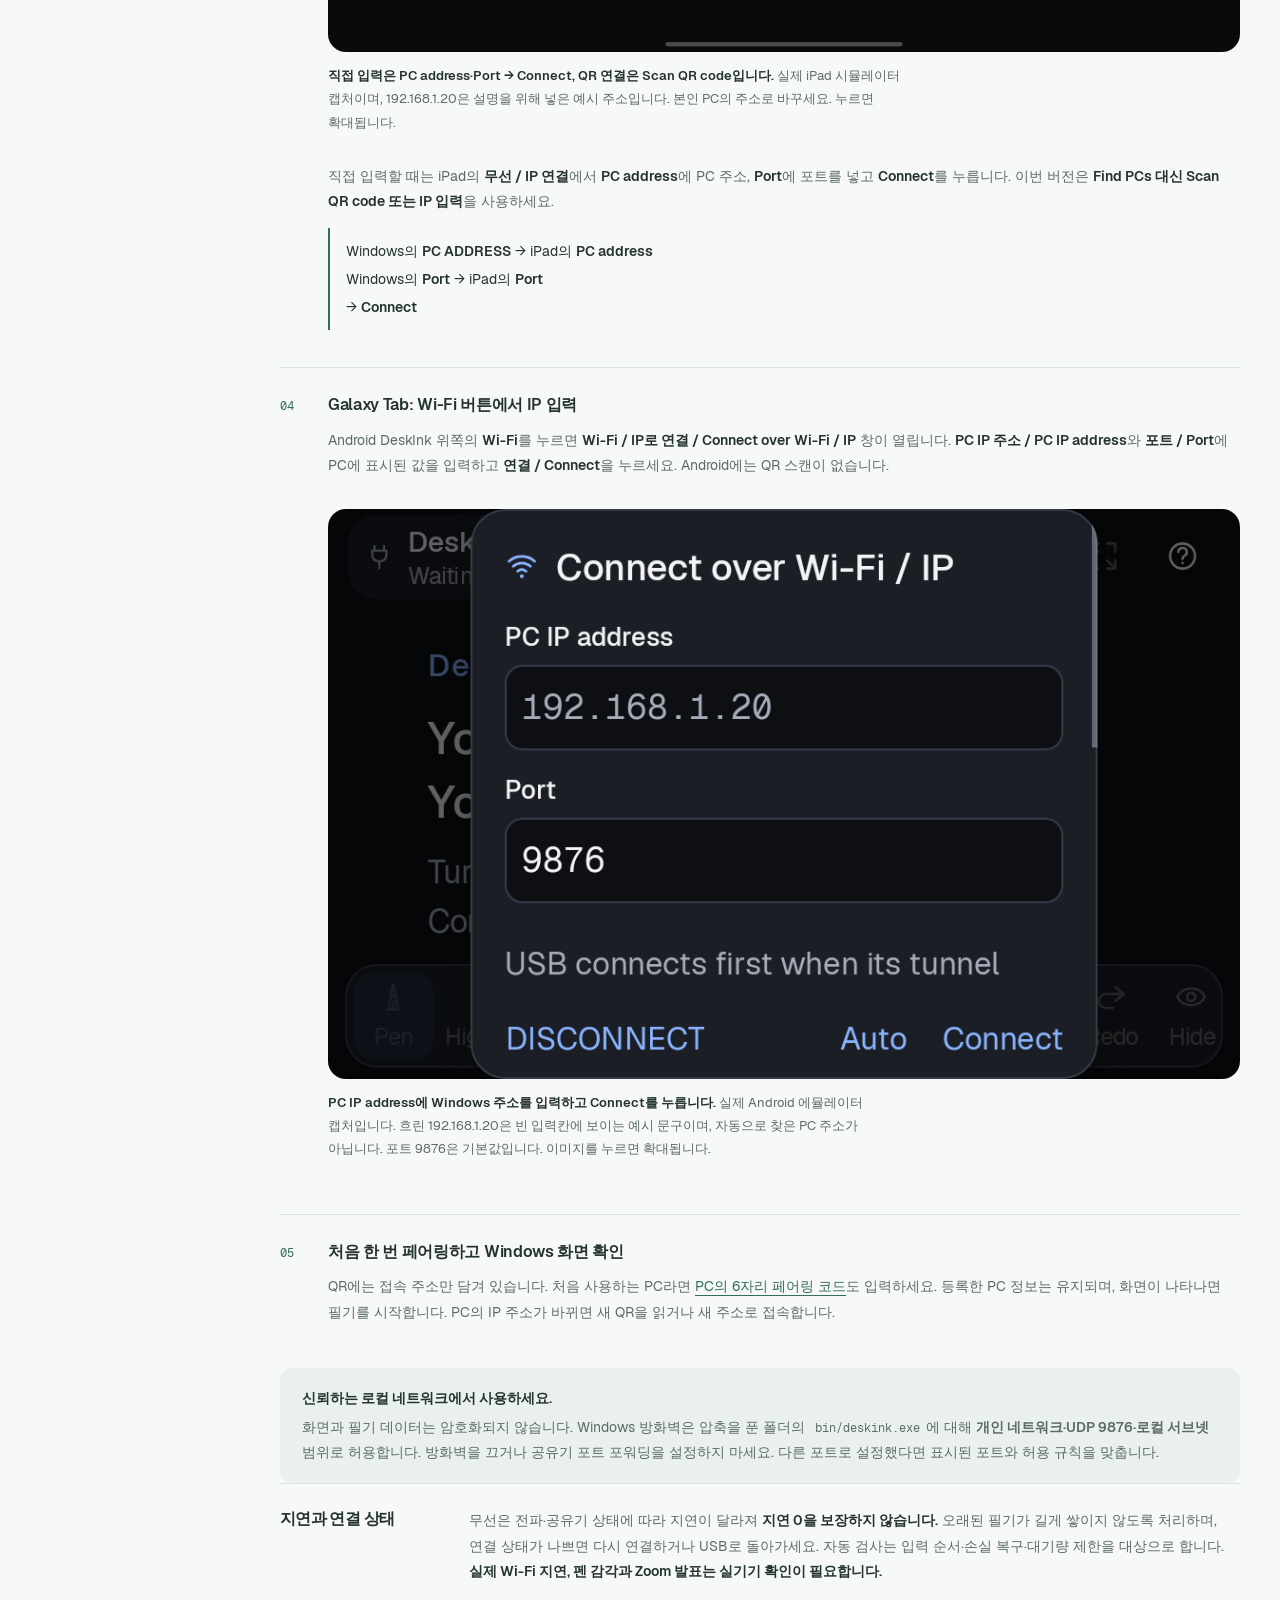
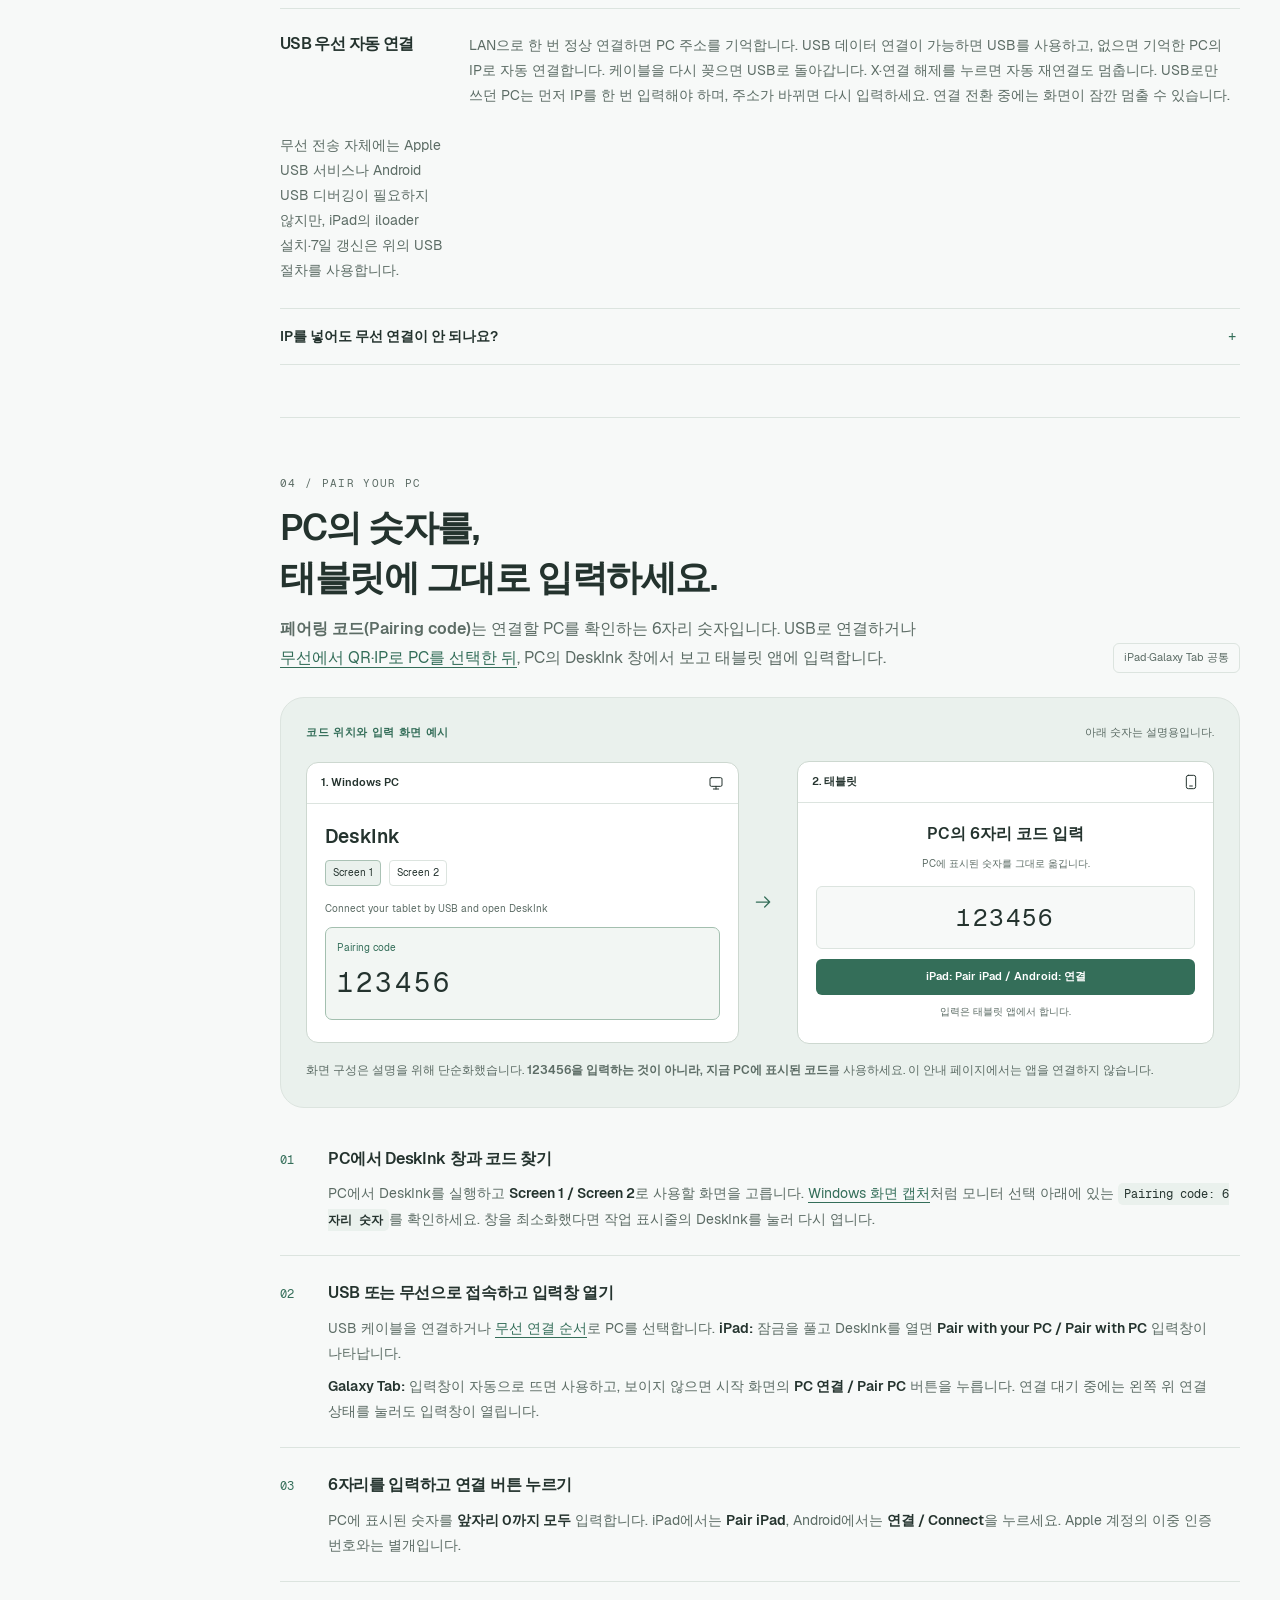
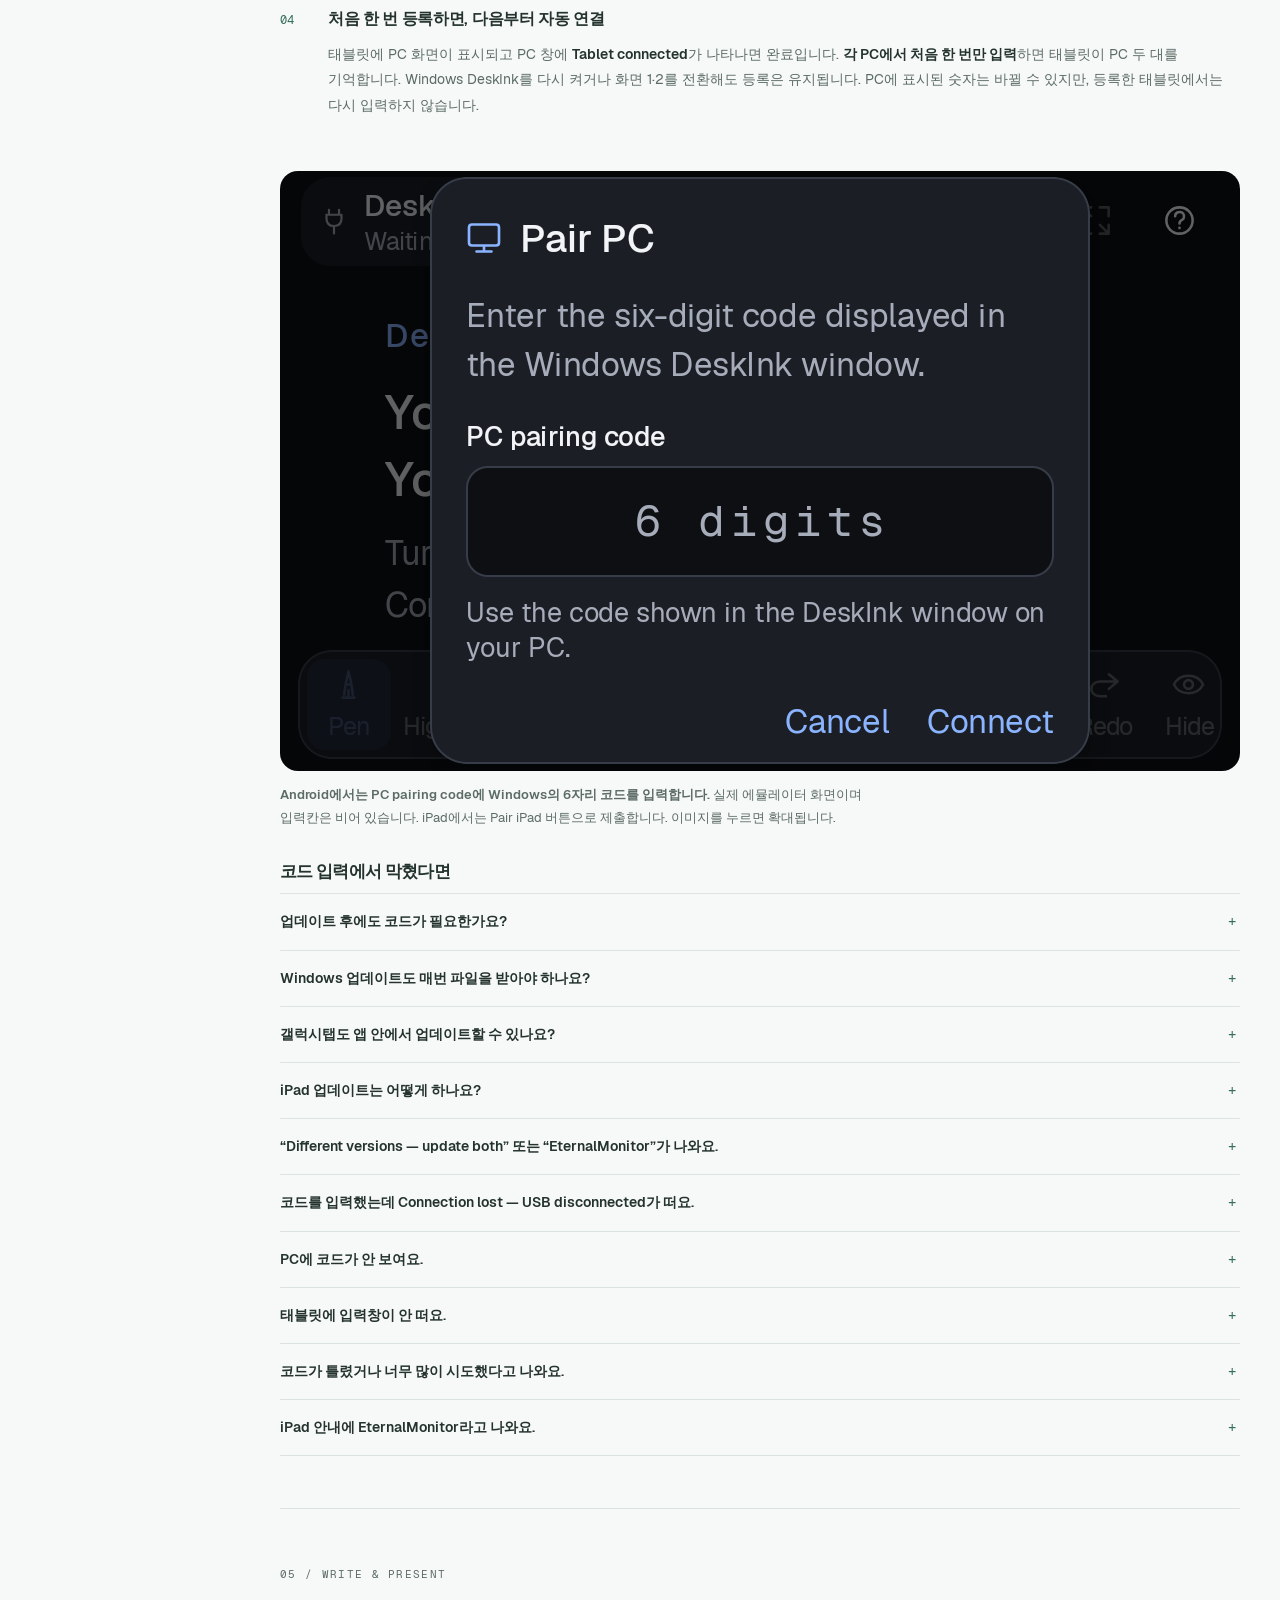
